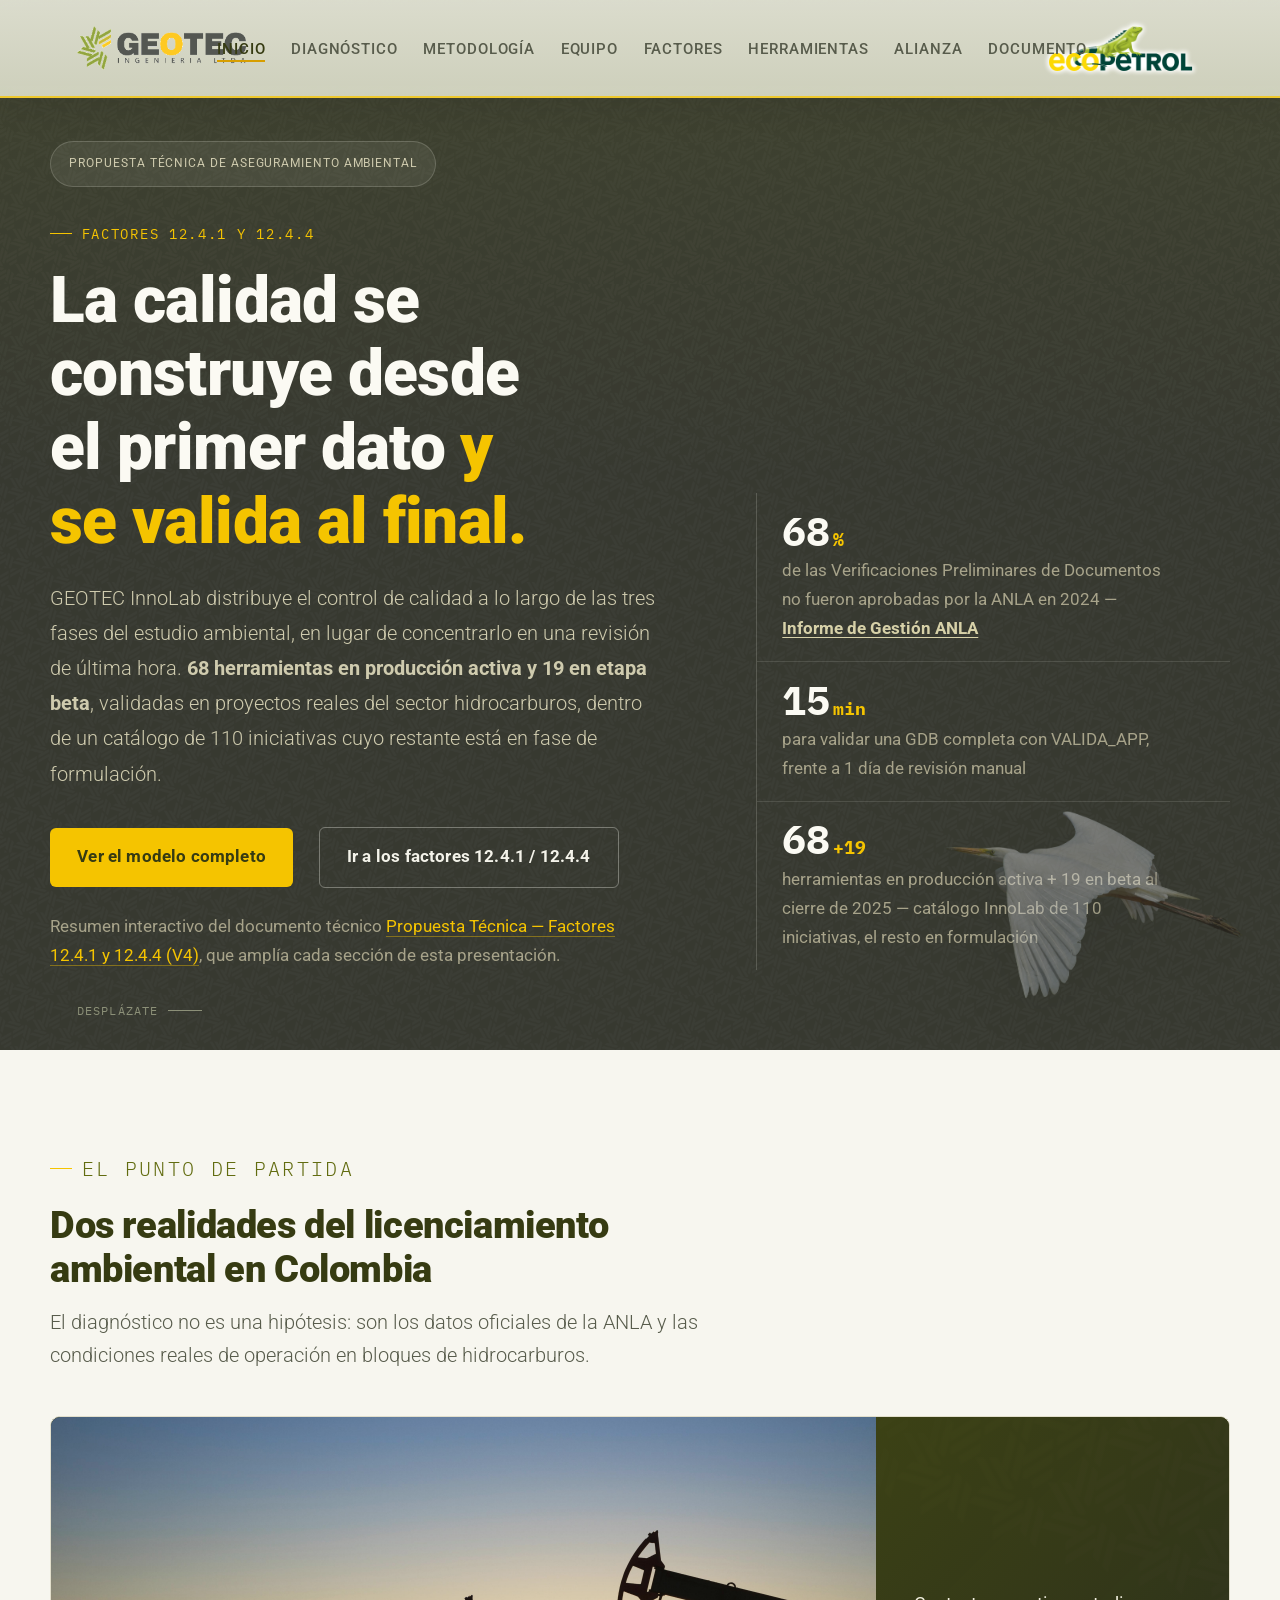
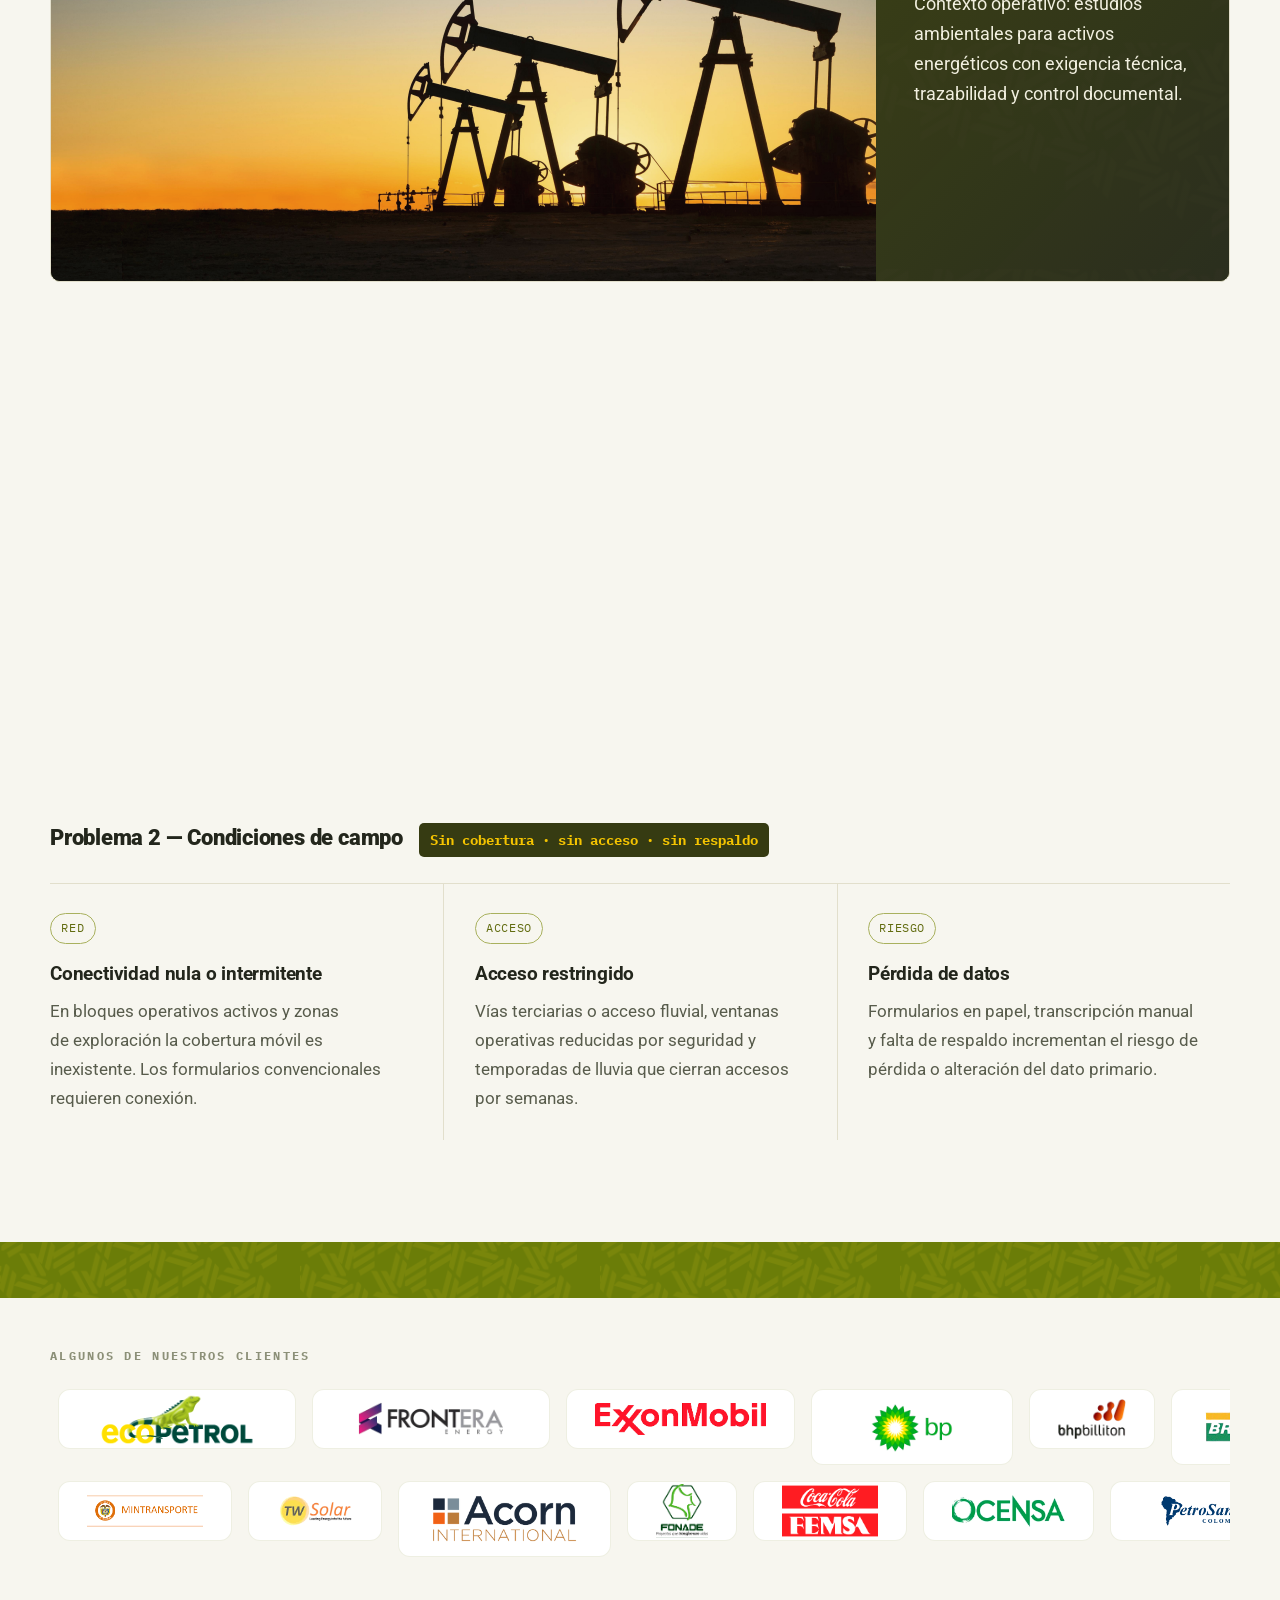
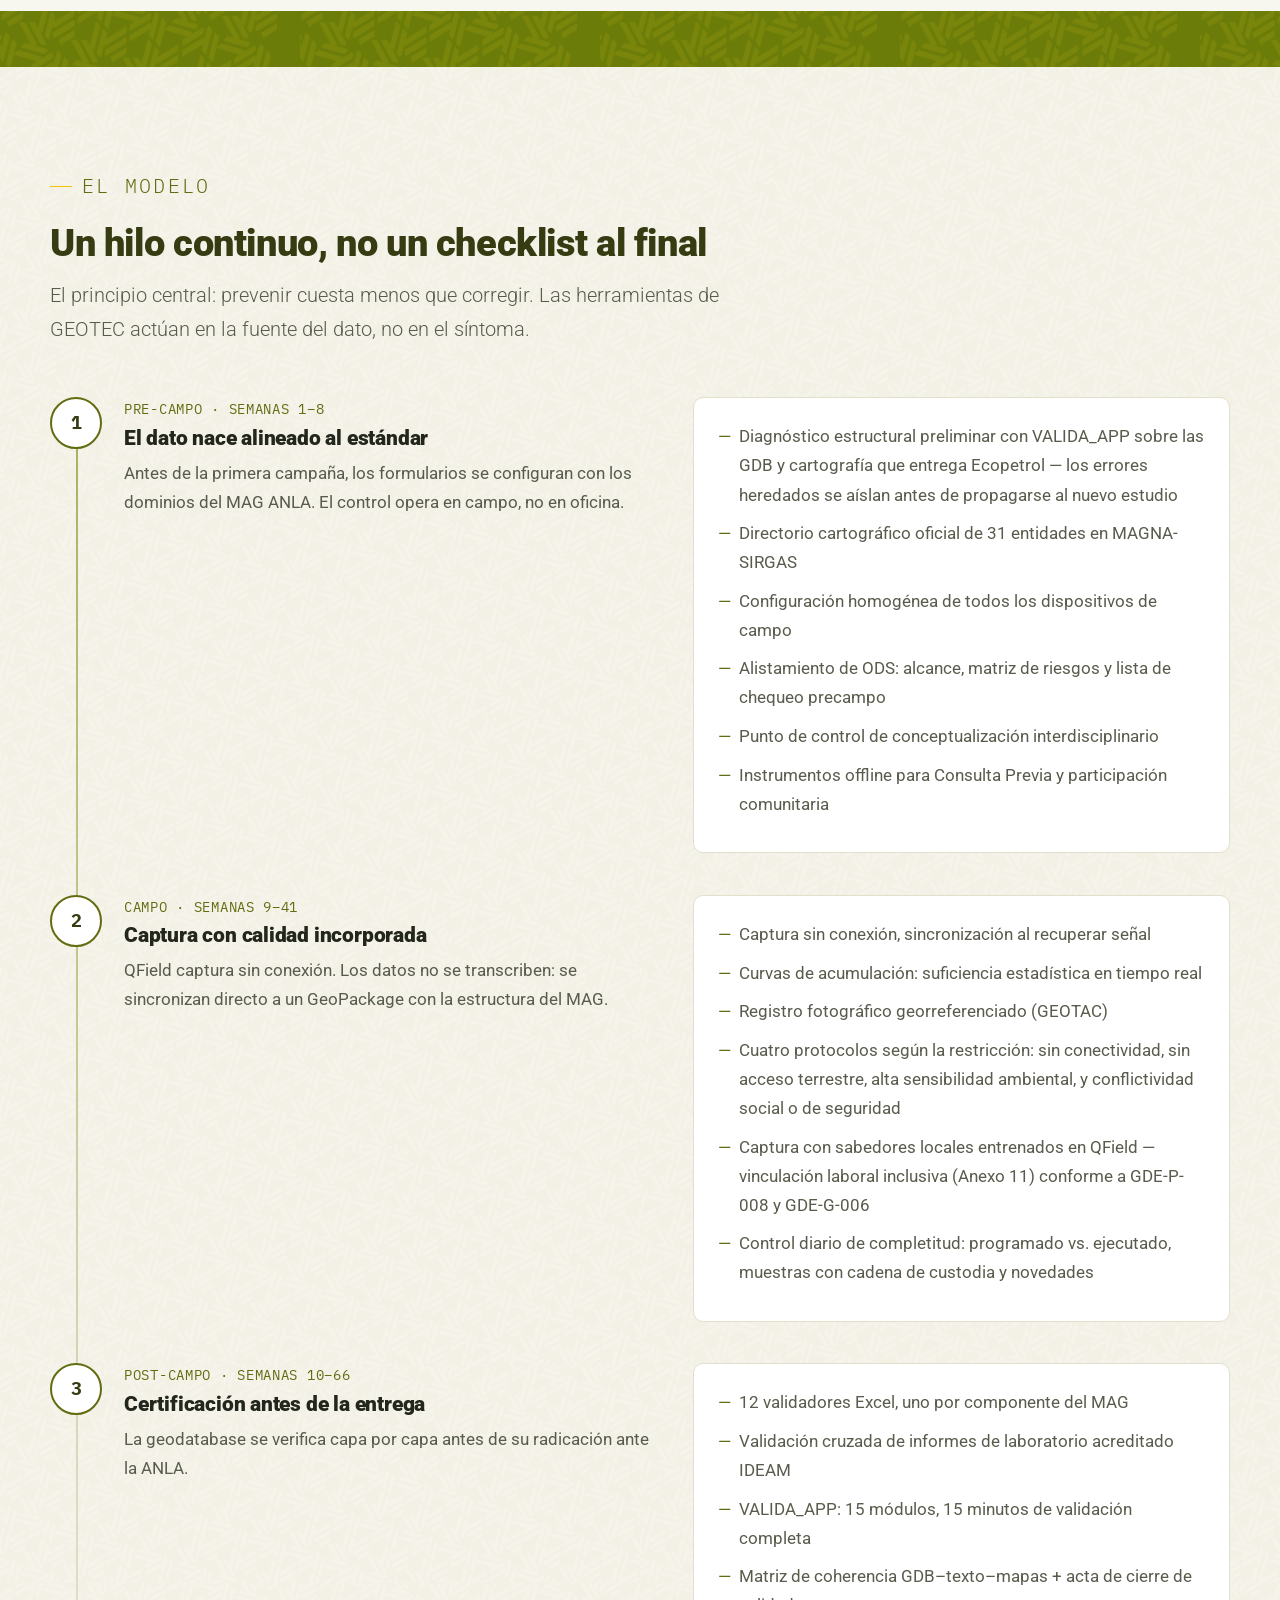
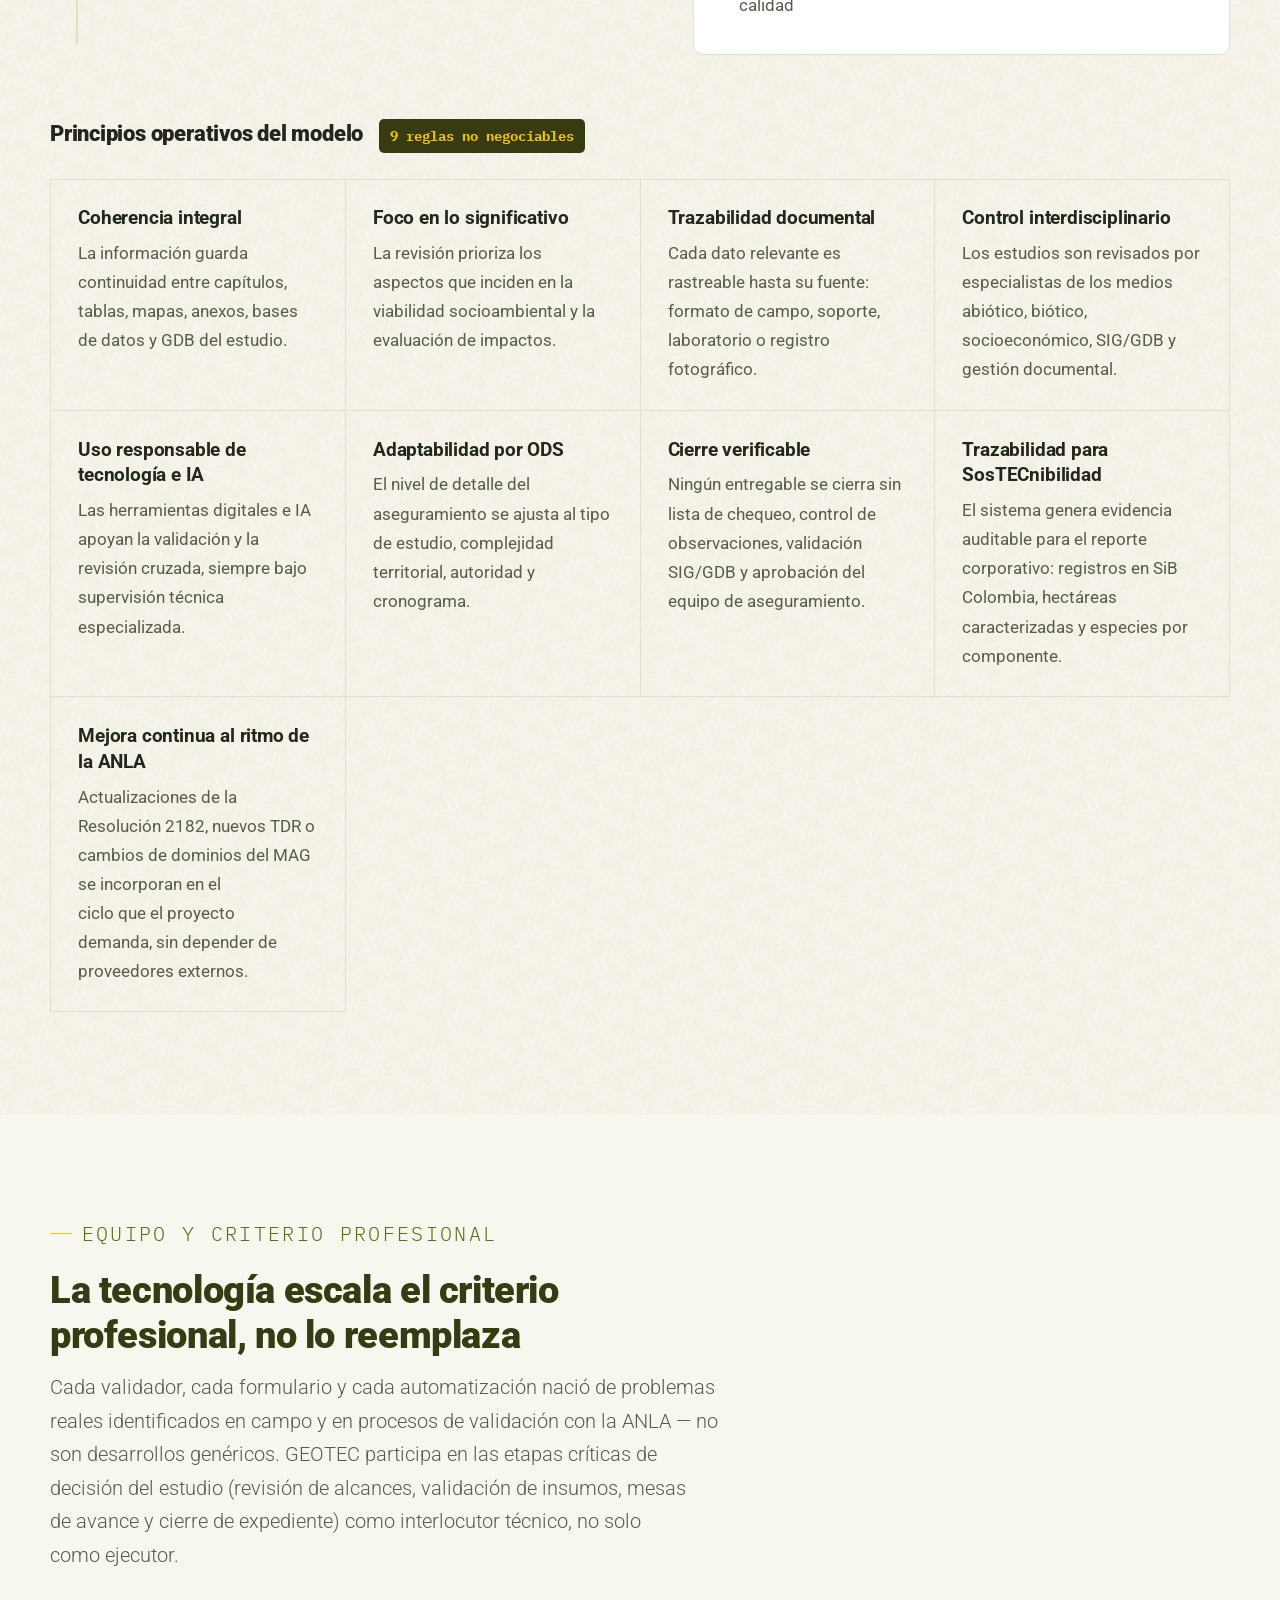
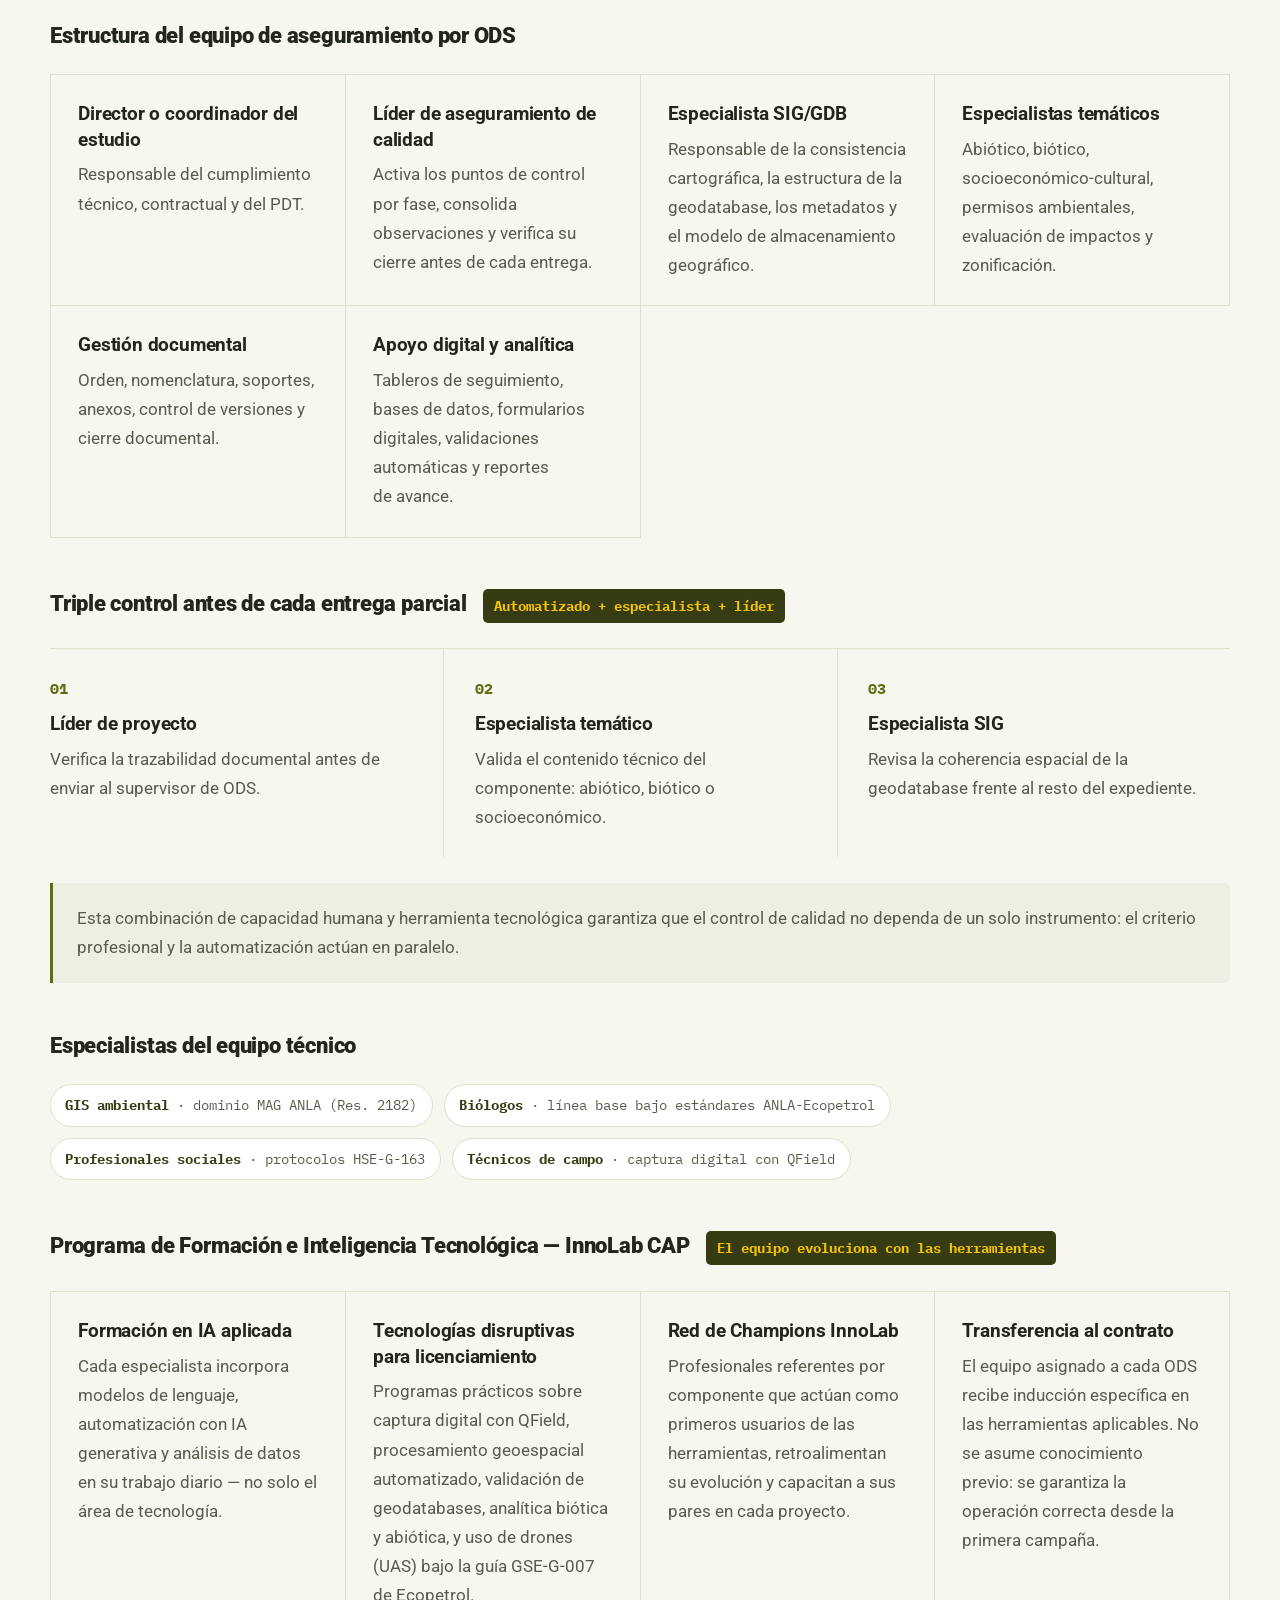
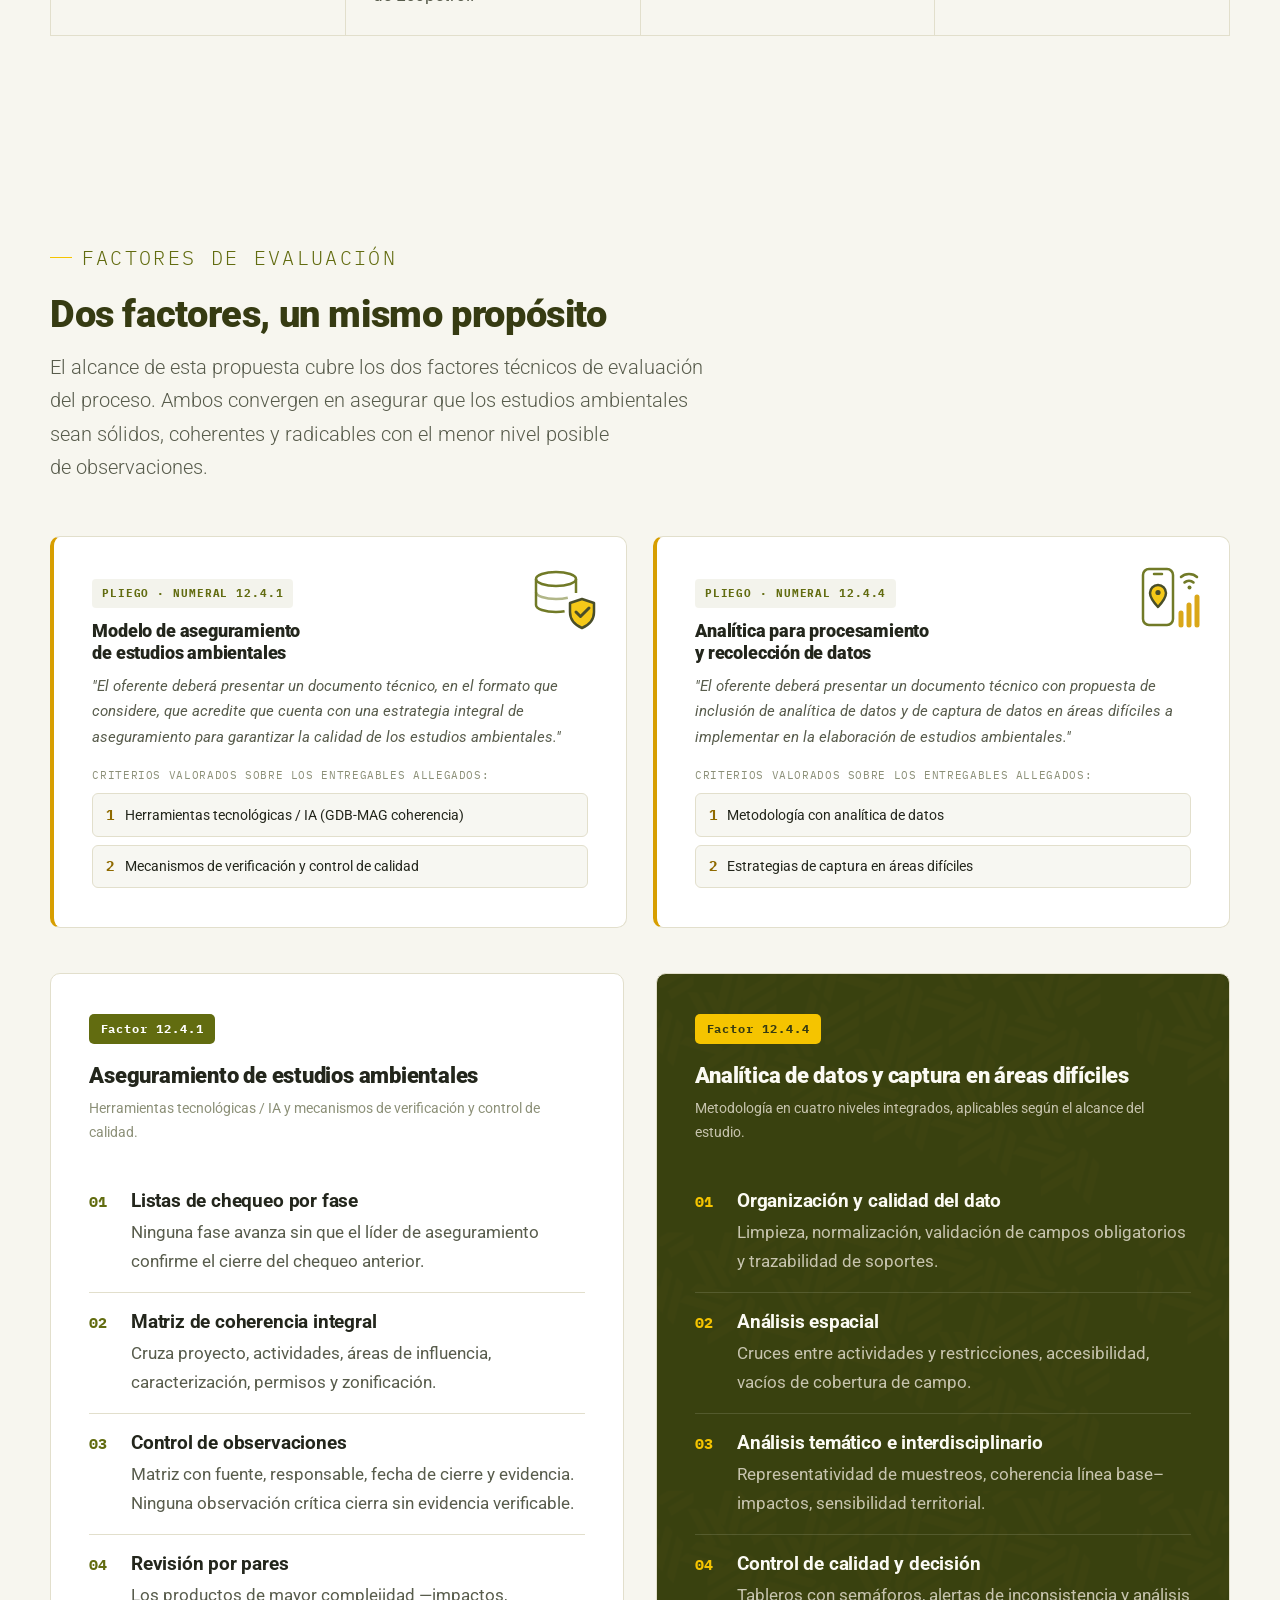
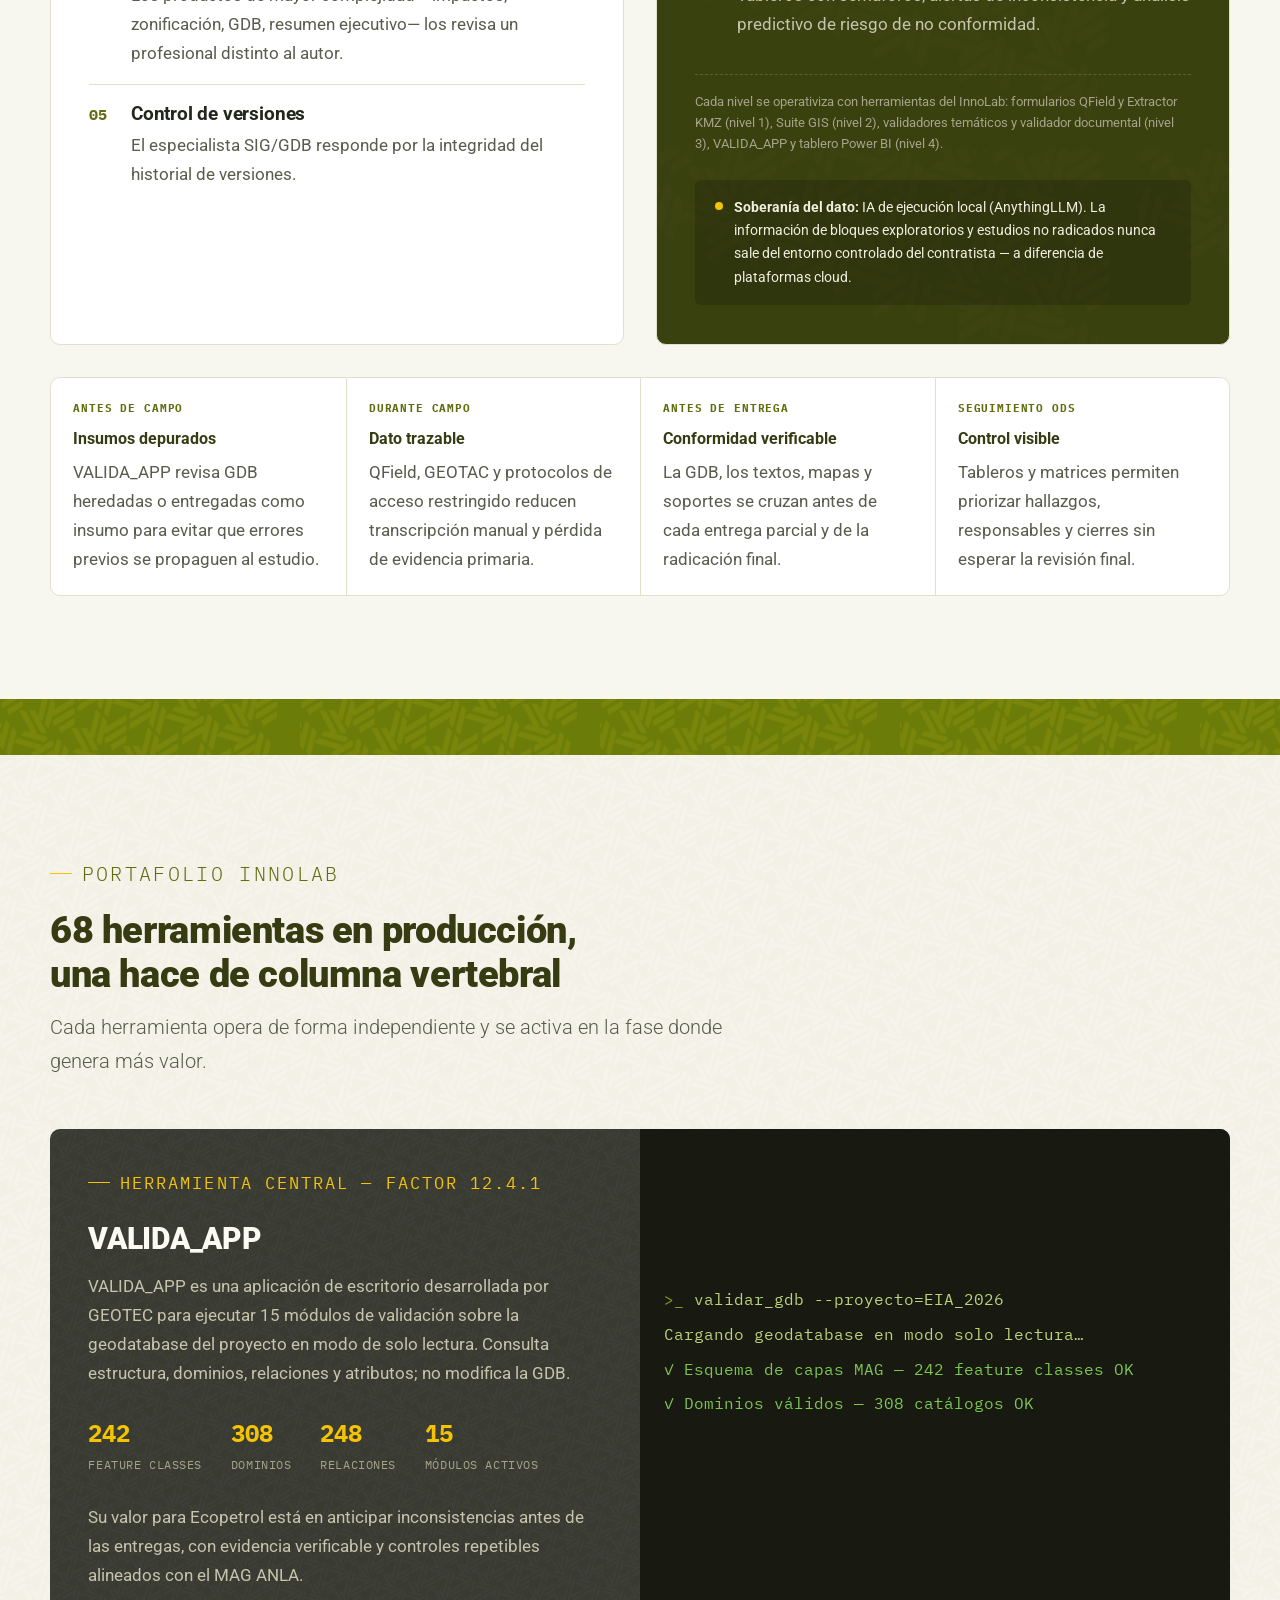
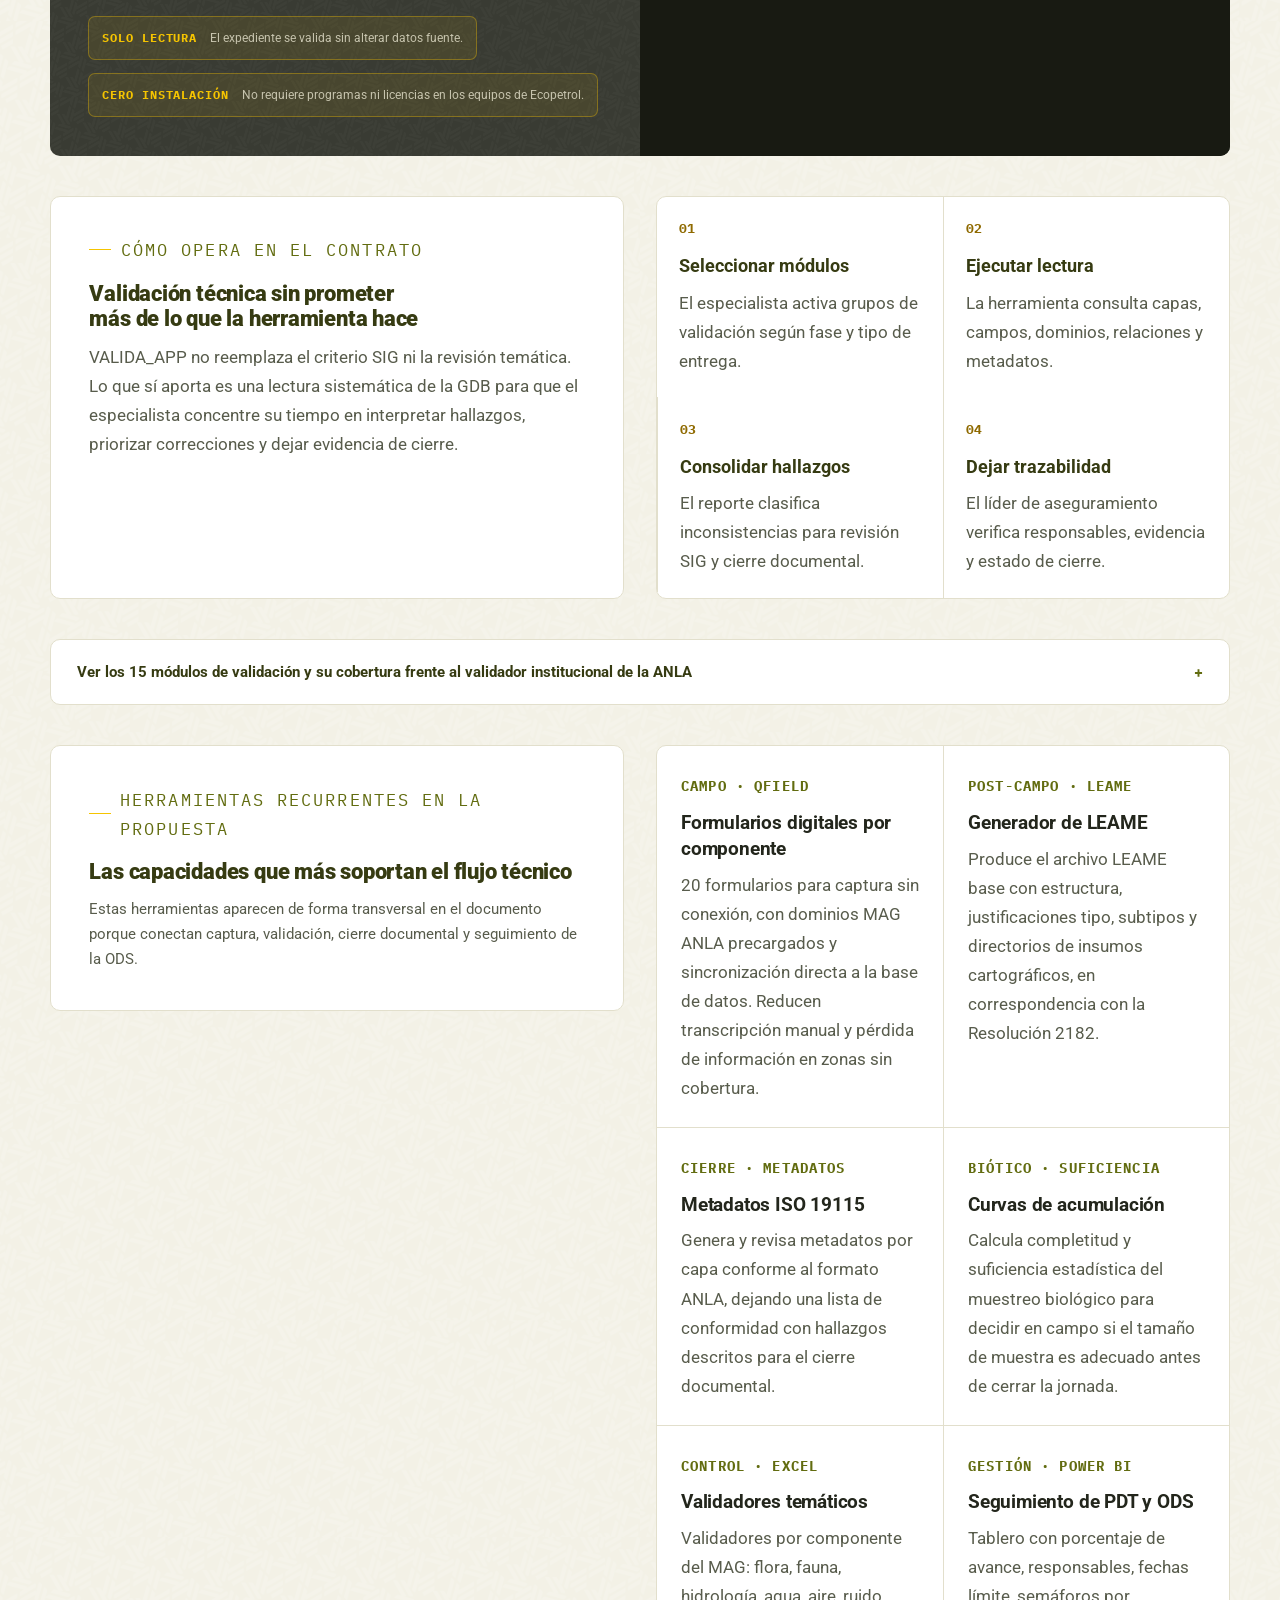
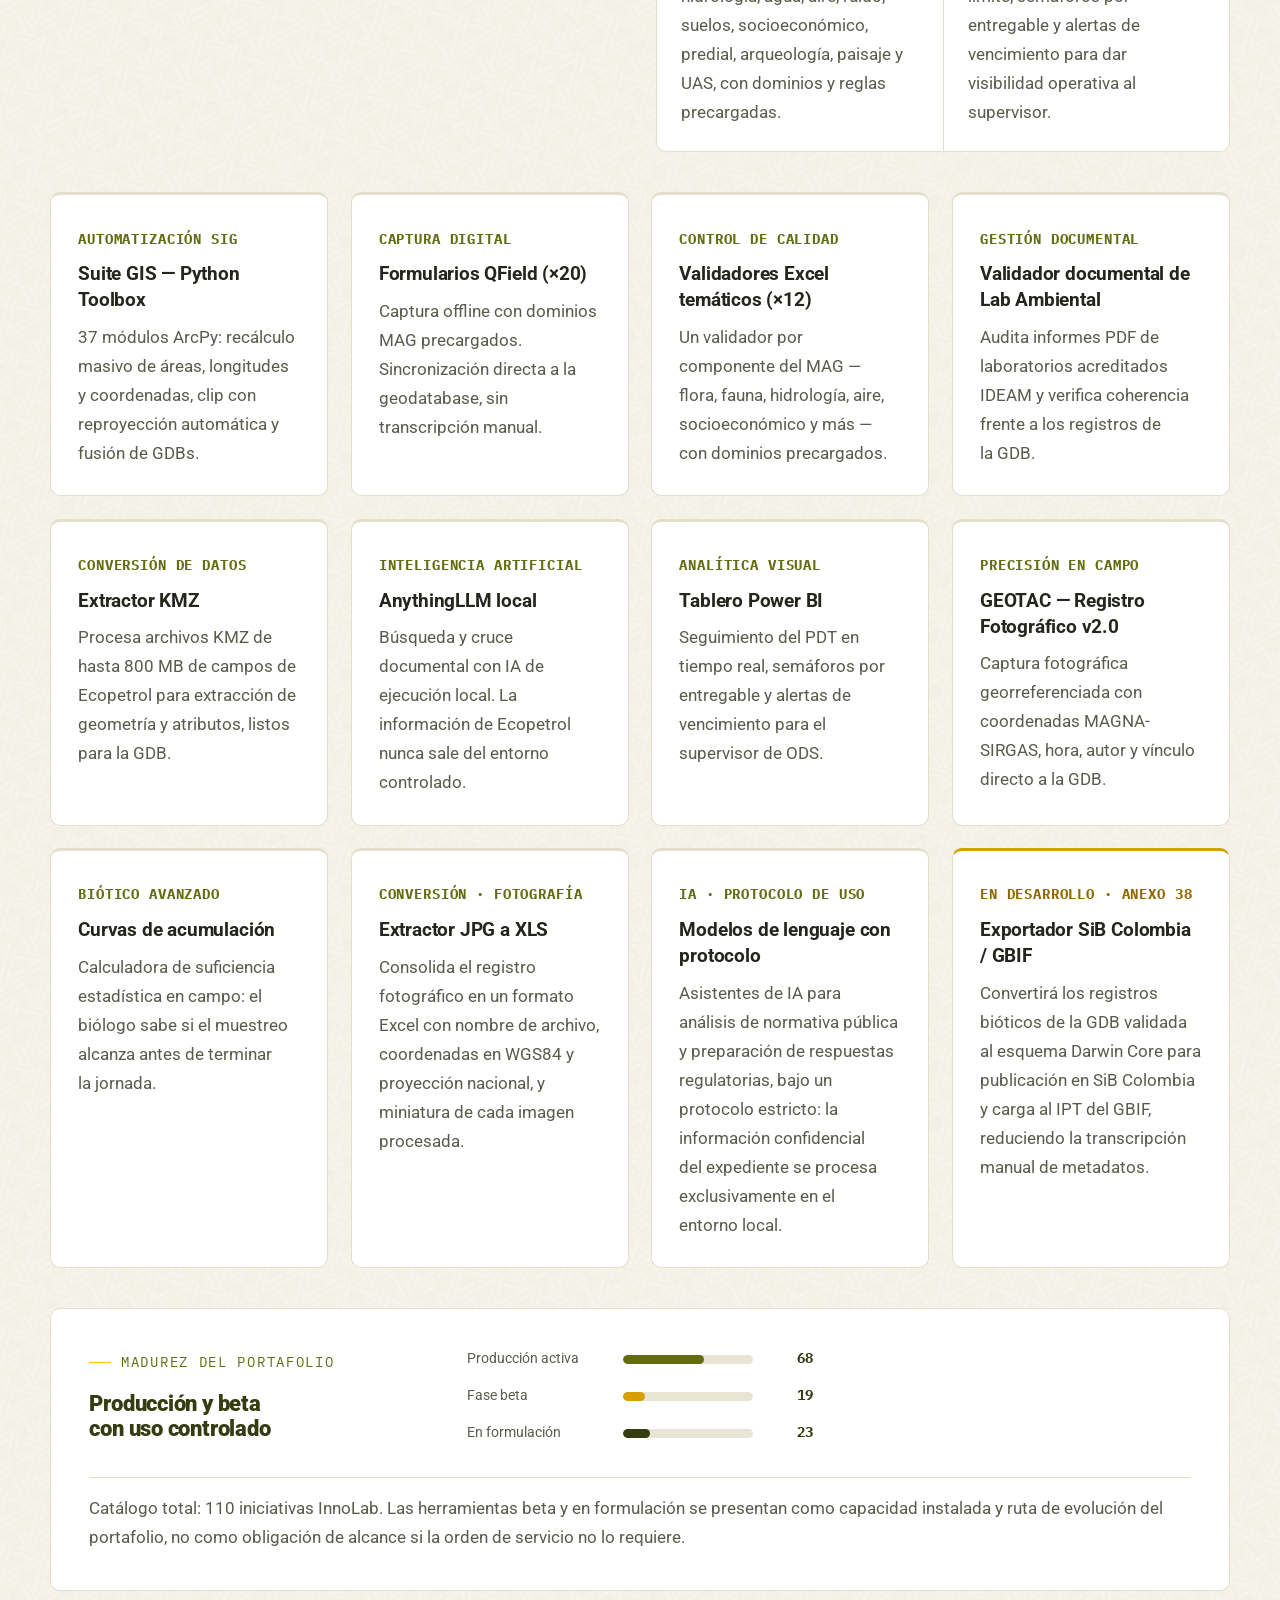
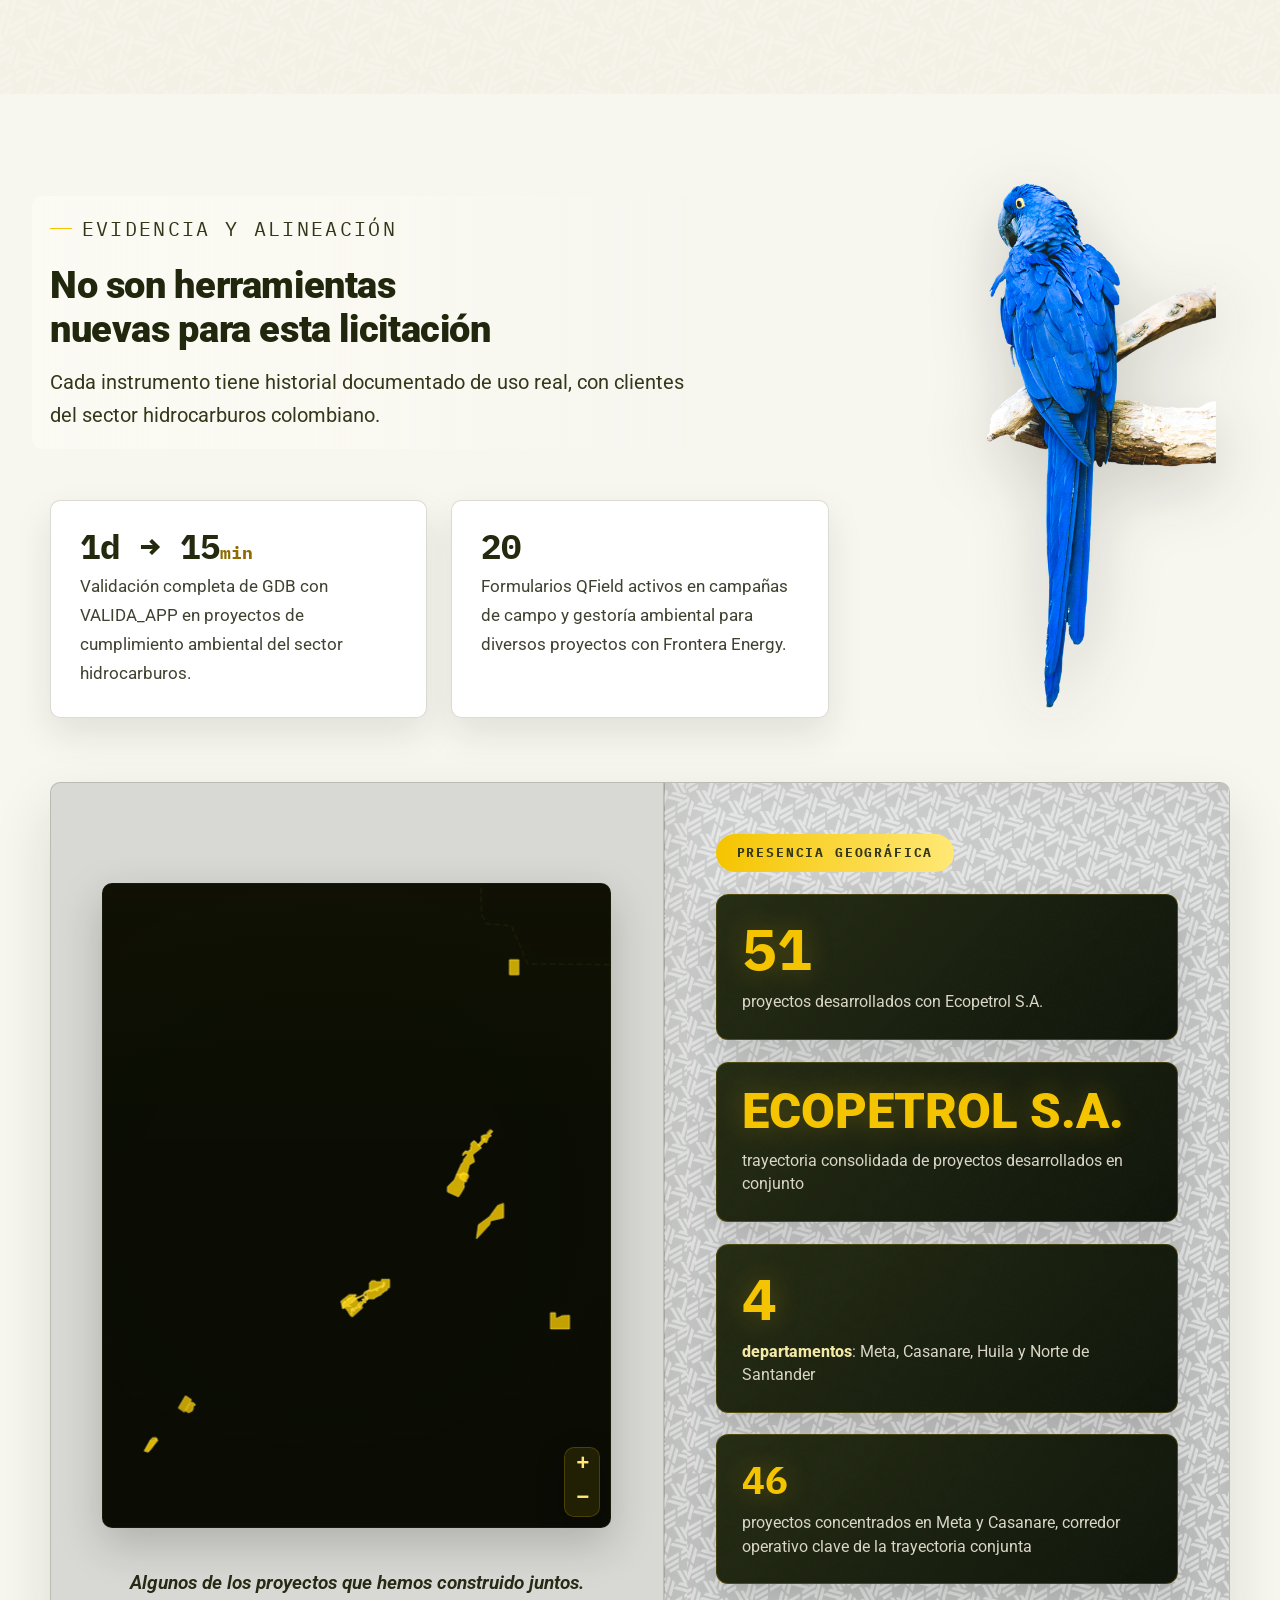
==== index.html @ 2dc3a420 "Publicar presentación interactiva Ecopetrol" ====
<!DOCTYPE html>
<html lang="es">
<head>
<meta charset="UTF-8">
<meta name="viewport" content="width=device-width, initial-scale=1.0">
<title>Propuesta Técnica · Factores 12.4.1 y 12.4.4 — GEOTEC × Ecopetrol</title>
<meta name="description" content="Modelo de aseguramiento de estudios ambientales y analítica de datos en campo — GEOTEC InnoLab para Ecopetrol S.A.">
<link rel="preconnect" href="https://fonts.googleapis.com">
<link rel="preconnect" href="https://fonts.gstatic.com" crossorigin>
<link href="https://fonts.googleapis.com/css2?family=Roboto:wght@300;400;500;700;900&family=IBM+Plex+Mono:wght@400;500;700&display=swap" rel="stylesheet">
<link rel="stylesheet" href="vendor/leaflet/leaflet.css">
<link rel="stylesheet" href="styles.css">
</head>
<body>

<nav class="navbar">
  <div class="brand-lockup">
    <img src="assets/logo_geotec_horizontal_star.png" alt="GEOTEC Ingeniería Ltda." class="logo" width="549" height="143">
  </div>
  <ul class="nav-links" id="nav-links">
    <li><a href="#inicio" class="active">Inicio</a></li>
    <li><a href="#diagnostico">Diagnóstico</a></li>
    <li><a href="#metodologia">Metodología</a></li>
    <li><a href="#equipo">Equipo</a></li>
    <li><a href="#aseguramiento">Factores</a></li>
    <li><a href="#herramientas">Herramientas</a></li>
    <li><a href="#alianza">Alianza</a></li>
    <li><a href="#documento">Documento</a></li>
  </ul>
  <button class="nav-toggle" aria-label="Abrir menú de navegación" aria-expanded="false" aria-controls="nav-links">
    <span></span><span></span><span></span>
  </button>
  <img src="assets/logo_ecopetrol_h.png" alt="Ecopetrol S.A." class="client-logo" width="386" height="156">
</nav>

<!-- ================= HERO ================= -->
<header id="inicio" class="hero">
  <div class="weave"></div>
  <img src="assets/animal_garza.png" alt="" class="hero-fauna" aria-hidden="true">
  <div class="container">
    <div class="hero-alliance">
      <span class="label">Propuesta técnica de aseguramiento ambiental</span>
    </div>

    <div class="hero-grid">
      <div>
        <p class="eyebrow">Factores 12.4.1 y 12.4.4</p>
        <h1 class="reveal">La calidad se construye desde el primer dato <em>y se valida al final.</em></h1>
        <p class="hero-lede reveal">GEOTEC InnoLab distribuye el control de calidad a lo largo de las tres fases del estudio ambiental, en lugar de concentrarlo en una revisión de última hora. <strong>68 herramientas en producción activa y 19 en etapa beta</strong>, validadas en proyectos reales del sector hidrocarburos, dentro de un catálogo de 110 iniciativas cuyo restante está en fase de formulación.</p>
        <div class="hero-cta-row reveal">
          <a href="#diagnostico" class="btn">Ver el modelo completo</a>
          <a href="#aseguramiento" class="btn btn-ghost">Ir a los factores 12.4.1 / 12.4.4</a>
        </div>
        <p class="doc-ref-inline reveal">Resumen interactivo del documento técnico <a href="#documento">Propuesta Técnica — Factores 12.4.1 y 12.4.4 (V4)</a>, que amplía cada sección de esta presentación.</p>
      </div>

      <div class="hero-stats reveal">
        <div class="hero-stat">
          <div class="num"><span data-count="68">0</span><span class="unit">%</span></div>
          <div class="label">de las Verificaciones Preliminares de Documentos no fueron aprobadas por la ANLA en 2024 — <a class="source-link source-link--dark" href="https://www.anla.gov.co/images/documentos/informes/2025-01-30-anla-InformeGestion-2024.pdf" target="_blank" rel="noopener">Informe de Gestión ANLA</a></div>
        </div>
        <div class="hero-stat">
          <div class="num"><span data-count="15">0</span><span class="unit">min</span></div>
          <div class="label">para validar una GDB completa con VALIDA_APP, frente a 1 día de revisión manual</div>
        </div>
        <div class="hero-stat">
          <div class="num"><span data-count="68">0</span><span class="unit">+19</span></div>
          <div class="label">herramientas en producción activa + 19 en beta al cierre de 2025 — catálogo InnoLab de 110 iniciativas, el resto en formulación</div>
        </div>
      </div>
    </div>
  </div>

  <div class="scroll-cue"><span>Desplázate</span><span class="line"></span></div>
</header>

<!-- ================= DIAGNÓSTICO ================= -->
<section id="diagnostico" class="section">
  <div class="container">
    <div class="section-head reveal">
      <p class="eyebrow">El punto de partida</p>
      <h2>Dos realidades del licenciamiento ambiental en Colombia</h2>
      <p>El diagnóstico no es una hipótesis: son los datos oficiales de la ANLA y las condiciones reales de operación en bloques de hidrocarburos.</p>
    </div>

    <figure class="sector-visual reveal">
      <img src="assets/sector_hidrocarburos.jpg" alt="Operación de hidrocarburos al atardecer">
      <figcaption>Contexto operativo: estudios ambientales para activos energéticos con exigencia técnica, trazabilidad y control documental.</figcaption>
    </figure>

    <div class="diag-block reveal">
      <div class="diag-head">
        <h3>Problema 1 — Calidad de los expedientes ante la ANLA</h3>
        <span class="diag-stat-badge">15% de causales = errores GDB</span>
      </div>
      <div class="card-grid">
        <div class="diag-card">
          <span class="icon">COSTO</span>
          <h4>Semanas de reproceso</h4>
          <p>Un hallazgo tardío obliga a corregir la capa afectada, el texto del informe, los mapas temáticos y las tablas de resultados — y volver a radicar.</p>
        </div>
        <div class="diag-card">
          <span class="icon">CADENA</span>
          <h4>Riesgo de no conformidad en cadena</h4>
          <p>Un error en una capa de la GDB genera tres inconsistencias adicionales: texto del EIA, tablas del informe y mapa temático correspondiente.</p>
        </div>
        <div class="diag-card">
          <span class="icon">VISIBILIDAD</span>
          <h4>El supervisor se entera tarde</h4>
          <p>Sin instrumentación, el coordinador de ODS no ve el estado real de la GDB hasta que el contratista reporta — cuando ya es tarde para corregir sin afectar el cronograma.</p>
        </div>
      </div>
      <div class="diag-note">
        <strong>68% de las VPD no fueron aprobadas en 2024</strong> (<a class="source-link" href="https://www.anla.gov.co/images/documentos/informes/2025-01-30-anla-InformeGestion-2024.pdf" target="_blank" rel="noopener">167 de 246, Informe de Gestión ANLA 2024</a>) — cifra que se mantuvo en <a class="source-link" href="https://www.anla.gov.co/images/documentos/ren_cuentas/2025/2025-08-16-anla-InformeRendicionCuentas-2024-2025.pdf" target="_blank" rel="noopener">69% entre julio de 2024 y junio de 2025</a>. Las inconsistencias en el modelo de almacenamiento geográfico son una causal recurrente reportada por la propia autoridad.
      </div>
    </div>

    <div class="diag-block reveal">
      <div class="diag-head">
        <h3>Problema 2 — Condiciones de campo</h3>
        <span class="diag-stat-badge">Sin cobertura · sin acceso · sin respaldo</span>
      </div>
      <div class="card-grid">
        <div class="diag-card">
          <span class="icon">RED</span>
          <h4>Conectividad nula o intermitente</h4>
          <p>En bloques operativos activos y zonas de exploración la cobertura móvil es inexistente. Los formularios convencionales requieren conexión.</p>
        </div>
        <div class="diag-card">
          <span class="icon">ACCESO</span>
          <h4>Acceso restringido</h4>
          <p>Vías terciarias o acceso fluvial, ventanas operativas reducidas por seguridad y temporadas de lluvia que cierran accesos por semanas.</p>
        </div>
        <div class="diag-card">
          <span class="icon">RIESGO</span>
          <h4>Pérdida de datos</h4>
          <p>Formularios en papel, transcripción manual y falta de respaldo incrementan el riesgo de pérdida o alteración del dato primario.</p>
        </div>
      </div>
    </div>
  </div>
</section>

<div class="weave-divider" aria-hidden="true"></div>

<!-- ================= CLIENTES ================= -->
<section class="section clients-section" aria-label="Algunos de nuestros clientes">
  <div class="container">
    <div class="clients-belt reveal">
      <p class="clients-head">Algunos de nuestros clientes</p>
      <div class="marquee-outer"><div class="marquee-track" id="mq1"></div></div>
      <div class="marquee-outer"><div class="marquee-track rev" id="mq2"></div></div>
    </div>
  </div>
</section>

<div class="weave-divider" aria-hidden="true"></div>

<!-- ================= METODOLOGÍA ================= -->
<section id="metodologia" class="section section-alt">
  <div class="container">
    <div class="section-head reveal">
      <p class="eyebrow">El modelo</p>
      <h2>Un hilo continuo, no un checklist al final</h2>
      <p>El principio central: prevenir cuesta menos que corregir. Las herramientas de GEOTEC actúan en la fuente del dato, no en el síntoma.</p>
    </div>

    <div class="timeline">
      <div class="timeline-track"></div>

      <div class="t-item reveal">
        <div class="t-num">1</div>
        <div>
          <p class="t-when">Pre-campo · Semanas 1–8</p>
          <h3>El dato nace alineado al estándar</h3>
          <p class="t-lead">Antes de la primera campaña, los formularios se configuran con los dominios del MAG ANLA. El control opera en campo, no en oficina.</p>
        </div>
        <div class="t-side">
          <ul class="t-list">
            <li>Diagnóstico estructural preliminar con VALIDA_APP sobre las GDB y cartografía que entrega Ecopetrol — los errores heredados se aíslan antes de propagarse al nuevo estudio</li>
            <li>Directorio cartográfico oficial de 31 entidades en MAGNA-SIRGAS</li>
            <li>Configuración homogénea de todos los dispositivos de campo</li>
            <li>Alistamiento de ODS: alcance, matriz de riesgos y lista de chequeo precampo</li>
            <li>Punto de control de conceptualización interdisciplinario</li>
            <li>Instrumentos offline para Consulta Previa y participación comunitaria</li>
          </ul>
        </div>
      </div>

      <div class="t-item reveal">
        <div class="t-num">2</div>
        <div>
          <p class="t-when">Campo · Semanas 9–41</p>
          <h3>Captura con calidad incorporada</h3>
          <p class="t-lead">QField captura sin conexión. Los datos no se transcriben: se sincronizan directo a un GeoPackage con la estructura del MAG.</p>
        </div>
        <div class="t-side">
          <ul class="t-list">
            <li>Captura sin conexión, sincronización al recuperar señal</li>
            <li>Curvas de acumulación: suficiencia estadística en tiempo real</li>
            <li>Registro fotográfico georreferenciado (GEOTAC)</li>
            <li>Cuatro protocolos según la restricción: sin conectividad, sin acceso terrestre, alta sensibilidad ambiental, y conflictividad social o de seguridad</li>
            <li>Captura con sabedores locales entrenados en QField — vinculación laboral inclusiva (Anexo 11) conforme a GDE-P-008 y GDE-G-006</li>
            <li>Control diario de completitud: programado vs. ejecutado, muestras con cadena de custodia y novedades</li>
          </ul>
        </div>
      </div>

      <div class="t-item reveal">
        <div class="t-num">3</div>
        <div>
          <p class="t-when">Post-campo · Semanas 10–66</p>
          <h3>Certificación antes de la entrega</h3>
          <p class="t-lead">La geodatabase se verifica capa por capa antes de su radicación ante la ANLA.</p>
        </div>
        <div class="t-side">
          <ul class="t-list">
            <li>12 validadores Excel, uno por componente del MAG</li>
            <li>Validación cruzada de informes de laboratorio acreditado IDEAM</li>
            <li>VALIDA_APP: 15 módulos, 15 minutos de validación completa</li>
            <li>Matriz de coherencia GDB–texto–mapas + acta de cierre de calidad</li>
          </ul>
        </div>
      </div>
    </div>

    <div class="diag-block reveal" style="margin-top:4rem;">
      <div class="diag-head">
        <h3>Principios operativos del modelo</h3>
        <span class="diag-stat-badge">9 reglas no negociables</span>
      </div>
      <div class="team-grid">
        <div class="team-item"><h4>Coherencia integral</h4><p>La información guarda continuidad entre capítulos, tablas, mapas, anexos, bases de datos y GDB del estudio.</p></div>
        <div class="team-item"><h4>Foco en lo significativo</h4><p>La revisión prioriza los aspectos que inciden en la viabilidad socioambiental y la evaluación de impactos.</p></div>
        <div class="team-item"><h4>Trazabilidad documental</h4><p>Cada dato relevante es rastreable hasta su fuente: formato de campo, soporte, laboratorio o registro fotográfico.</p></div>
        <div class="team-item"><h4>Control interdisciplinario</h4><p>Los estudios son revisados por especialistas de los medios abiótico, biótico, socioeconómico, SIG/GDB y gestión documental.</p></div>
        <div class="team-item"><h4>Uso responsable de tecnología e IA</h4><p>Las herramientas digitales e IA apoyan la validación y la revisión cruzada, siempre bajo supervisión técnica especializada.</p></div>
        <div class="team-item"><h4>Adaptabilidad por ODS</h4><p>El nivel de detalle del aseguramiento se ajusta al tipo de estudio, complejidad territorial, autoridad y cronograma.</p></div>
        <div class="team-item"><h4>Cierre verificable</h4><p>Ningún entregable se cierra sin lista de chequeo, control de observaciones, validación SIG/GDB y aprobación del equipo de aseguramiento.</p></div>
        <div class="team-item"><h4>Trazabilidad para SosTECnibilidad</h4><p>El sistema genera evidencia auditable para el reporte corporativo: registros en SiB Colombia, hectáreas caracterizadas y especies por componente.</p></div>
        <div class="team-item"><h4>Mejora continua al ritmo de la ANLA</h4><p>Actualizaciones de la Resolución 2182, nuevos TDR o cambios de dominios del MAG se incorporan en el ciclo que el proyecto demanda, sin depender de proveedores externos.</p></div>
      </div>
    </div>
  </div>
</section>

<!-- ================= EQUIPO Y EXPERTICIA ================= -->
<section id="equipo" class="section">
  <div class="container">
    <div class="section-head reveal">
      <p class="eyebrow">Equipo y criterio profesional</p>
      <h2>La tecnología escala el criterio profesional, no lo reemplaza</h2>
      <p>Cada validador, cada formulario y cada automatización nació de problemas reales identificados en campo y en procesos de validación con la ANLA — no son desarrollos genéricos. GEOTEC participa en las etapas críticas de decisión del estudio (revisión de alcances, validación de insumos, mesas de avance y cierre de expediente) como interlocutor técnico, no solo como ejecutor.</p>
    </div>

    <div class="diag-block reveal">
      <div class="diag-head">
        <h3>Estructura del equipo de aseguramiento por ODS</h3>
      </div>
      <div class="team-grid">
        <div class="team-item"><h4>Director o coordinador del estudio</h4><p>Responsable del cumplimiento técnico, contractual y del PDT.</p></div>
        <div class="team-item"><h4>Líder de aseguramiento de calidad</h4><p>Activa los puntos de control por fase, consolida observaciones y verifica su cierre antes de cada entrega.</p></div>
        <div class="team-item"><h4>Especialista SIG/GDB</h4><p>Responsable de la consistencia cartográfica, la estructura de la geodatabase, los metadatos y el modelo de almacenamiento geográfico.</p></div>
        <div class="team-item"><h4>Especialistas temáticos</h4><p>Abiótico, biótico, socioeconómico-cultural, permisos ambientales, evaluación de impactos y zonificación.</p></div>
        <div class="team-item"><h4>Gestión documental</h4><p>Orden, nomenclatura, soportes, anexos, control de versiones y cierre documental.</p></div>
        <div class="team-item"><h4>Apoyo digital y analítica</h4><p>Tableros de seguimiento, bases de datos, formularios digitales, validaciones automáticas y reportes de avance.</p></div>
      </div>
    </div>

    <div class="diag-block reveal">
      <div class="diag-head">
        <h3>Triple control antes de cada entrega parcial</h3>
        <span class="diag-stat-badge">Automatizado + especialista + líder</span>
      </div>
      <div class="expertise-flow">
        <div class="expertise-step">
          <span class="n">01</span>
          <h4>Líder de proyecto</h4>
          <p>Verifica la trazabilidad documental antes de enviar al supervisor de ODS.</p>
        </div>
        <div class="expertise-step">
          <span class="n">02</span>
          <h4>Especialista temático</h4>
          <p>Valida el contenido técnico del componente: abiótico, biótico o socioeconómico.</p>
        </div>
        <div class="expertise-step">
          <span class="n">03</span>
          <h4>Especialista SIG</h4>
          <p>Revisa la coherencia espacial de la geodatabase frente al resto del expediente.</p>
        </div>
      </div>
      <div class="diag-note">
        Esta combinación de capacidad humana y herramienta tecnológica garantiza que el control de calidad no dependa de un solo instrumento: el criterio profesional y la automatización actúan en paralelo.
      </div>
    </div>

    <div class="diag-block reveal">
      <div class="diag-head">
        <h3>Especialistas del equipo técnico</h3>
      </div>
      <div class="norm-strip">
        <span class="norm-pill"><b>GIS ambiental</b> · dominio MAG ANLA (Res. 2182)</span>
        <span class="norm-pill"><b>Biólogos</b> · línea base bajo estándares ANLA-Ecopetrol</span>
        <span class="norm-pill"><b>Profesionales sociales</b> · protocolos HSE-G-163</span>
        <span class="norm-pill"><b>Técnicos de campo</b> · captura digital con QField</span>
      </div>
    </div>

    <div class="diag-block reveal">
      <div class="diag-head">
        <h3>Programa de Formación e Inteligencia Tecnológica — InnoLab CAP</h3>
        <span class="diag-stat-badge">El equipo evoluciona con las herramientas</span>
      </div>
      <div class="team-grid">
        <div class="team-item"><h4>Formación en IA aplicada</h4><p>Cada especialista incorpora modelos de lenguaje, automatización con IA generativa y análisis de datos en su trabajo diario — no solo el área de tecnología.</p></div>
        <div class="team-item"><h4>Tecnologías disruptivas para licenciamiento</h4><p>Programas prácticos sobre captura digital con QField, procesamiento geoespacial automatizado, validación de geodatabases, analítica biótica y abiótica, y uso de drones (UAS) bajo la guía GSE-G-007 de Ecopetrol.</p></div>
        <div class="team-item"><h4>Red de Champions InnoLab</h4><p>Profesionales referentes por componente que actúan como primeros usuarios de las herramientas, retroalimentan su evolución y capacitan a sus pares en cada proyecto.</p></div>
        <div class="team-item"><h4>Transferencia al contrato</h4><p>El equipo asignado a cada ODS recibe inducción específica en las herramientas aplicables. No se asume conocimiento previo: se garantiza la operación correcta desde la primera campaña.</p></div>
      </div>
    </div>
  </div>
</section>

<!-- ================= ASEGURAMIENTO (12.4.1 / 12.4.4) ================= -->
<section id="aseguramiento" class="section">
  <div class="container">
    <div class="section-head reveal">
      <p class="eyebrow">Factores de evaluación</p>
      <h2>Dos factores, un mismo propósito</h2>
      <p>El alcance de esta propuesta cubre los dos factores técnicos de evaluación del proceso. Ambos convergen en asegurar que los estudios ambientales sean sólidos, coherentes y radicables con el menor nivel posible de observaciones.</p>
    </div>

    <div class="tender-scope reveal">
      <div class="tender-card">
        <svg class="tender-art" viewBox="0 0 76 76" fill="none" aria-hidden="true">
          <ellipse cx="30" cy="18" rx="20" ry="7" stroke="#626C10" stroke-width="2.5"/>
          <path d="M10 18v26c0 3.9 9 7 20 7 3 0 6-.2 8.6-.7" stroke="#626C10" stroke-width="2.5"/>
          <path d="M50 18v14" stroke="#626C10" stroke-width="2.5"/>
          <path d="M10 31c0 3.9 9 7 20 7 4.4 0 8.5-.5 11.8-1.3" stroke="#626C10" stroke-width="2.5" opacity=".55"/>
          <path d="M56 38l12 4v9c0 8-5 13-12 16-7-3-12-8-12-16v-9l12-4z" fill="#F5C400" stroke="#363B12" stroke-width="2.5" stroke-linejoin="round"/>
          <path d="M50 51l4.5 4.5L63 47" stroke="#363B12" stroke-width="3" stroke-linecap="round" stroke-linejoin="round"/>
        </svg>
        <span class="tender-label">Pliego · Numeral 12.4.1</span>
        <h3>Modelo de aseguramiento de estudios ambientales</h3>
        <p class="tender-quote">"El oferente deberá presentar un documento técnico, en el formato que considere, que acredite que cuenta con una estrategia integral de aseguramiento para garantizar la calidad de los estudios ambientales."</p>
        <p class="tender-caption">Criterios valorados sobre los entregables allegados:</p>
        <div class="tender-criteria">
          <span class="crit-chip"><b>1</b> Herramientas tecnológicas / IA (GDB-MAG coherencia)</span>
          <span class="crit-chip"><b>2</b> Mecanismos de verificación y control de calidad</span>
        </div>
      </div>
      <div class="tender-card">
        <svg class="tender-art" viewBox="0 0 76 76" fill="none" aria-hidden="true">
          <rect x="14" y="8" width="30" height="56" rx="6" stroke="#626C10" stroke-width="2.5"/>
          <path d="M25 13h8" stroke="#626C10" stroke-width="2.5" stroke-linecap="round"/>
          <path d="M29 46c-5.5-6-8-10-8-14a8 8 0 0 1 16 0c0 4-2.5 8-8 14z" fill="#F5C400" stroke="#363B12" stroke-width="2.5" stroke-linejoin="round"/>
          <circle cx="29" cy="31.5" r="2.6" fill="#363B12"/>
          <path d="M52 64V52M60 64V44M68 64V36" stroke="#D79E00" stroke-width="5" stroke-linecap="round"/>
          <path d="M52 16c4-4 12-4 16 0M55.5 21.5c2.5-2.5 6.5-2.5 9 0" stroke="#626C10" stroke-width="2.5" stroke-linecap="round"/>
          <circle cx="60.5" cy="26.5" r="2" fill="#626C10"/>
        </svg>
        <span class="tender-label">Pliego · Numeral 12.4.4</span>
        <h3>Analítica para procesamiento y recolección de datos</h3>
        <p class="tender-quote">"El oferente deberá presentar un documento técnico con propuesta de inclusión de analítica de datos y de captura de datos en áreas difíciles a implementar en la elaboración de estudios ambientales."</p>
        <p class="tender-caption">Criterios valorados sobre los entregables allegados:</p>
        <div class="tender-criteria">
          <span class="crit-chip"><b>1</b> Metodología con analítica de datos</span>
          <span class="crit-chip"><b>2</b> Estrategias de captura en áreas difíciles</span>
        </div>
      </div>
    </div>

    <div class="pillars">
      <article class="pillar reveal">
        <span class="pillar-tag">Factor 12.4.1</span>
        <h3>Aseguramiento de estudios ambientales</h3>
        <p class="pillar-sub">Herramientas tecnológicas / IA y mecanismos de verificación y control de calidad.</p>
        <div class="pillar-mech"><span class="n">01</span><div><h4>Listas de chequeo por fase</h4><p>Ninguna fase avanza sin que el líder de aseguramiento confirme el cierre del chequeo anterior.</p></div></div>
        <div class="pillar-mech"><span class="n">02</span><div><h4>Matriz de coherencia integral</h4><p>Cruza proyecto, actividades, áreas de influencia, caracterización, permisos y zonificación.</p></div></div>
        <div class="pillar-mech"><span class="n">03</span><div><h4>Control de observaciones</h4><p>Matriz con fuente, responsable, fecha de cierre y evidencia. Ninguna observación crítica cierra sin evidencia verificable.</p></div></div>
        <div class="pillar-mech"><span class="n">04</span><div><h4>Revisión por pares</h4><p>Los productos de mayor complejidad —impactos, zonificación, GDB, resumen ejecutivo— los revisa un profesional distinto al autor.</p></div></div>
        <div class="pillar-mech"><span class="n">05</span><div><h4>Control de versiones</h4><p>El especialista SIG/GDB responde por la integridad del historial de versiones.</p></div></div>
      </article>

      <article class="pillar pillar--dark reveal">
        <span class="pillar-tag">Factor 12.4.4</span>
        <h3>Analítica de datos y captura en áreas difíciles</h3>
        <p class="pillar-sub">Metodología en cuatro niveles integrados, aplicables según el alcance del estudio.</p>
        <div class="pillar-mech"><span class="n">01</span><div><h4>Organización y calidad del dato</h4><p>Limpieza, normalización, validación de campos obligatorios y trazabilidad de soportes.</p></div></div>
        <div class="pillar-mech"><span class="n">02</span><div><h4>Análisis espacial</h4><p>Cruces entre actividades y restricciones, accesibilidad, vacíos de cobertura de campo.</p></div></div>
        <div class="pillar-mech"><span class="n">03</span><div><h4>Análisis temático e interdisciplinario</h4><p>Representatividad de muestreos, coherencia línea base–impactos, sensibilidad territorial.</p></div></div>
        <div class="pillar-mech"><span class="n">04</span><div><h4>Control de calidad y decisión</h4><p>Tableros con semáforos, alertas de inconsistencia y análisis predictivo de riesgo de no conformidad.</p></div></div>
        <p class="pillar-note">Cada nivel se operativiza con herramientas del InnoLab: formularios QField y Extractor KMZ (nivel 1), Suite GIS (nivel 2), validadores temáticos y validador documental (nivel 3), VALIDA_APP y tablero Power BI (nivel 4).</p>
        <div class="sovereignty-strip">
          <span class="dot"></span>
          <span><strong>Soberanía del dato:</strong> IA de ejecución local (AnythingLLM). La información de bloques exploratorios y estudios no radicados nunca sale del entorno controlado del contratista — a diferencia de plataformas cloud.</span>
        </div>
      </article>
    </div>

    <div class="value-strip reveal">
      <div class="value-item">
        <span class="kicker">Antes de campo</span>
        <strong>Insumos depurados</strong>
        <p>VALIDA_APP revisa GDB heredadas o entregadas como insumo para evitar que errores previos se propaguen al estudio.</p>
      </div>
      <div class="value-item">
        <span class="kicker">Durante campo</span>
        <strong>Dato trazable</strong>
        <p>QField, GEOTAC y protocolos de acceso restringido reducen transcripción manual y pérdida de evidencia primaria.</p>
      </div>
      <div class="value-item">
        <span class="kicker">Antes de entrega</span>
        <strong>Conformidad verificable</strong>
        <p>La GDB, los textos, mapas y soportes se cruzan antes de cada entrega parcial y de la radicación final.</p>
      </div>
      <div class="value-item">
        <span class="kicker">Seguimiento ODS</span>
        <strong>Control visible</strong>
        <p>Tableros y matrices permiten priorizar hallazgos, responsables y cierres sin esperar la revisión final.</p>
      </div>
    </div>
  </div>
</section>

<div class="weave-divider" aria-hidden="true"></div>

<!-- ================= HERRAMIENTAS ================= -->
<section id="herramientas" class="section section-alt">
  <div class="container">
    <div class="section-head reveal">
      <p class="eyebrow">Portafolio InnoLab</p>
      <h2>68 herramientas en producción, una hace de columna vertebral</h2>
      <p>Cada herramienta opera de forma independiente y se activa en la fase donde genera más valor.</p>
    </div>

    <div class="tool-featured reveal">
      <div class="tool-featured-info">
        <p class="eyebrow">Herramienta central — Factor 12.4.1</p>
        <h3>VALIDA_APP</h3>
        <p>VALIDA_APP es una aplicación de escritorio desarrollada por GEOTEC para ejecutar 15 módulos de validación sobre la geodatabase del proyecto en modo de solo lectura. Consulta estructura, dominios, relaciones y atributos; no modifica la GDB.</p>
        <div class="mag-stats">
          <div><div class="n">242</div><div class="l">Feature classes</div></div>
          <div><div class="n">308</div><div class="l">Dominios</div></div>
          <div><div class="n">248</div><div class="l">Relaciones</div></div>
          <div><div class="n">15</div><div class="l">Módulos activos</div></div>
        </div>
        <p>Su valor para Ecopetrol está en anticipar inconsistencias antes de las entregas, con evidencia verificable y controles repetibles alineados con el MAG ANLA.</p>
        <div class="badge-row">
          <div class="read-only-badge">
            <span>Solo lectura</span>
            <small>El expediente se valida sin alterar datos fuente.</small>
          </div>
          <div class="read-only-badge">
            <span>Cero instalación</span>
            <small>No requiere programas ni licencias en los equipos de Ecopetrol.</small>
          </div>
        </div>
      </div>
      <div class="terminal" id="terminal">
        <div class="t-line"><span class="p">&gt;_</span> validar_gdb --proyecto=EIA_2026</div>
        <div class="t-line">Cargando geodatabase en modo solo lectura…</div>
        <div class="t-line ok">✓ Esquema de capas MAG — 242 feature classes OK</div>
        <div class="t-line ok">✓ Dominios válidos — 308 catálogos OK</div>
        <div class="t-line ok">✓ Relaciones padre-hijo — 248 relaciones OK</div>
        <div class="t-line warn">⚠ 2 hallazgos menores en metadatos por capa</div>
        <div class="t-line ok">15 / 15 módulos ejecutados</div>
        <div class="t-line">Tiempo total: <span class="p">00:14:52</span></div>
        <div class="t-line ok">✓ Reporte de conformidad generado<span class="cursor"></span></div>
      </div>
    </div>

    <div class="validation-map reveal">
      <div class="validation-copy">
        <p class="eyebrow">Cómo opera en el contrato</p>
        <h3>Validación técnica sin prometer más de lo que la herramienta hace</h3>
        <p>VALIDA_APP no reemplaza el criterio SIG ni la revisión temática. Lo que sí aporta es una lectura sistemática de la GDB para que el especialista concentre su tiempo en interpretar hallazgos, priorizar correcciones y dejar evidencia de cierre.</p>
      </div>
      <div class="validation-steps" aria-label="Flujo operativo de VALIDA_APP">
        <div class="validation-step"><span>01</span><strong>Seleccionar módulos</strong><p>El especialista activa grupos de validación según fase y tipo de entrega.</p></div>
        <div class="validation-step"><span>02</span><strong>Ejecutar lectura</strong><p>La herramienta consulta capas, campos, dominios, relaciones y metadatos.</p></div>
        <div class="validation-step"><span>03</span><strong>Consolidar hallazgos</strong><p>El reporte clasifica inconsistencias para revisión SIG y cierre documental.</p></div>
        <div class="validation-step"><span>04</span><strong>Dejar trazabilidad</strong><p>El líder de aseguramiento verifica responsables, evidencia y estado de cierre.</p></div>
      </div>
    </div>

    <details class="accordion reveal">
      <summary>Ver los 15 módulos de validación y su cobertura frente al validador institucional de la ANLA <span class="chev">+</span></summary>
      <div class="accordion-body">
        <div class="table-scroll">
        <table class="mini-table">
          <thead><tr><th>N.º</th><th>Módulo</th><th>Qué verifica</th><th>Frente al validador ANLA</th></tr></thead>
          <tbody>
            <tr><td>1</td><td>Esquema de capas MAG</td><td>Presencia de feature classes con nombre, geometría y campos correctos.</td><td class="crit yes">✓ Presencia de capas</td></tr>
            <tr><td>2</td><td>Campos obligatorios</td><td>Ningún campo requerido con valores equivalentes a vacío (más de 50 variantes semánticas: "n/a", "pendiente", "sin dato"…).</td><td class="crit no">✗ Solo NULL técnico</td></tr>
            <tr><td>3</td><td>Dominios válidos</td><td>Todo valor codificado pertenece al catálogo de la Resolución 2182.</td><td class="crit yes">✓ Cobertura completa</td></tr>
            <tr><td>4</td><td>Sistema de referencia espacial</td><td>Todas las capas en el mismo sistema, comparado por igualdad real, no solo por código EPSG.</td><td class="crit no">✗ Solo por código EPSG</td></tr>
            <tr><td>5</td><td>Coordenadas en rango válido</td><td>Las coordenadas están dentro del territorio colombiano.</td><td class="crit yes">✓ Cobertura completa</td></tr>
            <tr><td>6</td><td>Geometrías válidas</td><td>Sin geometrías nulas, vacías o auto-intersectantes.</td><td class="crit no">✗ Solo geometrías nulas</td></tr>
            <tr><td>7</td><td>Relaciones padre-hijo</td><td>Todo registro hijo tiene un padre existente. Detecta huérfanos.</td><td class="crit yes">✓ Cobertura completa</td></tr>
            <tr><td>8</td><td>Dependencias mutuas entre capas</td><td>Si la capa A existe, las capas B y C relacionadas también deben tener registros.</td><td class="crit no">✗ No verificado</td></tr>
            <tr><td>9</td><td>Unicidad de identificadores</td><td>Sin claves primarias duplicadas en capas padre.</td><td class="crit yes">✓ Cobertura completa</td></tr>
            <tr><td>10</td><td>Rangos numéricos</td><td>Áreas, longitudes y concentraciones dentro de rangos plausibles.</td><td class="crit yes">✓ Cobertura completa</td></tr>
            <tr><td>11</td><td>Actos administrativos</td><td>NUM_ACT_AD, FEC_ACT_AD y ART_ACT_AD diligenciados, coherentes entre sí.</td><td class="crit no">✗ Solo presencia del campo</td></tr>
            <tr><td>12</td><td>Metadatos por capa</td><td>Extensión espacial y campos de metadatos contra la GDB real.</td><td class="crit no">✗ Solo existencia del archivo</td></tr>
            <tr><td>13</td><td>LEAME vs. GDB real</td><td>Las capas declaradas en el LEAME existen efectivamente en la GDB.</td><td class="crit no">✗ Sin cruce LEAME–GDB</td></tr>
            <tr><td>14</td><td>Longitud y formato de texto</td><td>Campos de texto dentro de la longitud máxima del estándar MAG.</td><td class="crit no">✗ No validado</td></tr>
            <tr><td>15</td><td>Contención espacial</td><td>Las capas están contenidas dentro de UnidadTerritorial y AreaInfluencia.</td><td class="crit no">✗ No validado</td></tr>
          </tbody>
        </table>
        </div>
      </div>
    </details>

    <div class="tool-focus reveal">
      <div class="tool-focus-head">
        <p class="eyebrow">Herramientas recurrentes en la propuesta</p>
        <h3>Las capacidades que más soportan el flujo técnico</h3>
        <p>Estas herramientas aparecen de forma transversal en el documento porque conectan captura, validación, cierre documental y seguimiento de la ODS.</p>
      </div>
      <div class="tool-focus-grid">
        <article class="tool-focus-card">
          <span class="tag">Campo · QField</span>
          <h4>Formularios digitales por componente</h4>
          <p>20 formularios para captura sin conexión, con dominios MAG ANLA precargados y sincronización directa a la base de datos. Reducen transcripción manual y pérdida de información en zonas sin cobertura.</p>
        </article>
        <article class="tool-focus-card">
          <span class="tag">Post-campo · LEAME</span>
          <h4>Generador de LEAME</h4>
          <p>Produce el archivo LEAME base con estructura, justificaciones tipo, subtipos y directorios de insumos cartográficos, en correspondencia con la Resolución 2182.</p>
        </article>
        <article class="tool-focus-card">
          <span class="tag">Cierre · Metadatos</span>
          <h4>Metadatos ISO 19115</h4>
          <p>Genera y revisa metadatos por capa conforme al formato ANLA, dejando una lista de conformidad con hallazgos descritos para el cierre documental.</p>
        </article>
        <article class="tool-focus-card">
          <span class="tag">Biótico · suficiencia</span>
          <h4>Curvas de acumulación</h4>
          <p>Calcula completitud y suficiencia estadística del muestreo biológico para decidir en campo si el tamaño de muestra es adecuado antes de cerrar la jornada.</p>
        </article>
        <article class="tool-focus-card">
          <span class="tag">Control · Excel</span>
          <h4>Validadores temáticos</h4>
          <p>Validadores por componente del MAG: flora, fauna, hidrología, agua, aire, ruido, suelos, socioeconómico, predial, arqueología, paisaje y UAS, con dominios y reglas precargadas.</p>
        </article>
        <article class="tool-focus-card">
          <span class="tag">Gestión · Power BI</span>
          <h4>Seguimiento de PDT y ODS</h4>
          <p>Tablero con porcentaje de avance, responsables, fechas límite, semáforos por entregable y alertas de vencimiento para dar visibilidad operativa al supervisor.</p>
        </article>
      </div>
    </div>

    <div class="tool-grid">
      <div class="tool-card reveal"><span class="tag">Automatización SIG</span><h4>Suite GIS — Python Toolbox</h4><p>37 módulos ArcPy: recálculo masivo de áreas, longitudes y coordenadas, clip con reproyección automática y fusión de GDBs.</p></div>
      <div class="tool-card reveal"><span class="tag">Captura digital</span><h4>Formularios QField (×20)</h4><p>Captura offline con dominios MAG precargados. Sincronización directa a la geodatabase, sin transcripción manual.</p></div>
      <div class="tool-card reveal"><span class="tag">Control de calidad</span><h4>Validadores Excel temáticos (×12)</h4><p>Un validador por componente del MAG — flora, fauna, hidrología, aire, socioeconómico y más — con dominios precargados.</p></div>
      <div class="tool-card reveal"><span class="tag">Gestión documental</span><h4>Validador documental de Lab Ambiental</h4><p>Audita informes PDF de laboratorios acreditados IDEAM y verifica coherencia frente a los registros de la GDB.</p></div>
      <div class="tool-card reveal"><span class="tag">Conversión de datos</span><h4>Extractor KMZ</h4><p>Procesa archivos KMZ de hasta 800 MB de campos de Ecopetrol para extracción de geometría y atributos, listos para la GDB.</p></div>
      <div class="tool-card reveal"><span class="tag">Inteligencia artificial</span><h4>AnythingLLM local</h4><p>Búsqueda y cruce documental con IA de ejecución local. La información de Ecopetrol nunca sale del entorno controlado.</p></div>
      <div class="tool-card reveal"><span class="tag">Analítica visual</span><h4>Tablero Power BI</h4><p>Seguimiento del PDT en tiempo real, semáforos por entregable y alertas de vencimiento para el supervisor de ODS.</p></div>
      <div class="tool-card reveal"><span class="tag">Precisión en campo</span><h4>GEOTAC — Registro Fotográfico v2.0</h4><p>Captura fotográfica georreferenciada con coordenadas MAGNA-SIRGAS, hora, autor y vínculo directo a la GDB.</p></div>
      <div class="tool-card reveal"><span class="tag">Biótico avanzado</span><h4>Curvas de acumulación</h4><p>Calculadora de suficiencia estadística en campo: el biólogo sabe si el muestreo alcanza antes de terminar la jornada.</p></div>
      <div class="tool-card reveal"><span class="tag">Conversión · fotografía</span><h4>Extractor JPG a XLS</h4><p>Consolida el registro fotográfico en un formato Excel con nombre de archivo, coordenadas en WGS84 y proyección nacional, y miniatura de cada imagen procesada.</p></div>
      <div class="tool-card reveal"><span class="tag">IA · protocolo de uso</span><h4>Modelos de lenguaje con protocolo</h4><p>Asistentes de IA para análisis de normativa pública y preparación de respuestas regulatorias, bajo un protocolo estricto: la información confidencial del expediente se procesa exclusivamente en el entorno local.</p></div>
      <div class="tool-card reveal"><span class="tag tag--dev">En desarrollo · Anexo 38</span><h4>Exportador SiB Colombia / GBIF</h4><p>Convertirá los registros bióticos de la GDB validada al esquema Darwin Core para publicación en SiB Colombia y carga al IPT del GBIF, reduciendo la transcripción manual de metadatos.</p></div>
    </div>

    <div class="portfolio-maturity reveal">
      <div>
        <p class="eyebrow">Madurez del portafolio</p>
        <h3>Producción y beta con uso controlado</h3>
      </div>
      <div class="maturity-bars">
        <div class="maturity-row">
          <span>Producción activa</span>
          <div class="bar"><i style="width:62%"></i></div>
          <strong>68</strong>
        </div>
        <div class="maturity-row">
          <span>Fase beta</span>
          <div class="bar beta"><i style="width:17%"></i></div>
          <strong>19</strong>
        </div>
        <div class="maturity-row">
          <span>En formulación</span>
          <div class="bar total"><i style="width:21%"></i></div>
          <strong>23</strong>
        </div>
      </div>
      <p>Catálogo total: 110 iniciativas InnoLab. Las herramientas beta y en formulación se presentan como capacidad instalada y ruta de evolución del portafolio, no como obligación de alcance si la orden de servicio no lo requiere.</p>
    </div>
  </div>
</section>

<!-- ================= ALIANZA / EVIDENCIA ================= -->
<section id="alianza" class="section">
  <img src="assets/animal_lorito_web.png" alt="" class="alliance-fauna" aria-hidden="true" loading="lazy">
  <div class="container">
    <div class="section-head reveal">
      <p class="eyebrow">Evidencia y alineación</p>
      <h2>No son herramientas nuevas para esta licitación</h2>
      <p>Cada instrumento tiene historial documentado de uso real, con clientes del sector hidrocarburos colombiano.</p>
    </div>

    <div class="evidence-grid reveal">
      <div class="evidence-card">
        <div class="num">1d → <span data-count="15">0</span><span class="unit">min</span></div>
        <div class="l">Validación completa de GDB con VALIDA_APP en proyectos de cumplimiento ambiental del sector hidrocarburos.</div>
      </div>
      <div class="evidence-card">
        <div class="num"><span data-count="20">0</span></div>
        <div class="l">Formularios QField activos en campañas de campo y gestoría ambiental para diversos proyectos con Frontera Energy.</div>
      </div>
    </div>

    <div class="geo-ecopetrol reveal" aria-label="Mapa de trayectoria GEOTEC y Ecopetrol">
      <div class="geo-map-panel">
        <div id="ecopetrol-map" class="ecopetrol-map" aria-label="Mapa de proyectos desarrollados con Ecopetrol en Colombia">
          <div class="map-loading">Cargando mapa...</div>
        </div>
        <p>Algunos de los proyectos que hemos construido juntos.</p>
      </div>
      <div class="geo-stats">
        <span class="geo-badge">Presencia geográfica</span>
        <article class="geo-stat-card">
          <strong>51</strong>
          <span>proyectos desarrollados con Ecopetrol S.A.</span>
        </article>
        <article class="geo-stat-card geo-stat-card--big">
          <strong>ECOPETROL S.A.</strong>
          <span>trayectoria consolidada de proyectos desarrollados en conjunto</span>
        </article>
        <article class="geo-stat-card geo-stat-card--label">
          <strong>4</strong>
          <span><b>departamentos</b>: Meta, Casanare, Huila y Norte de Santander</span>
        </article>
        <article class="geo-stat-card geo-stat-card--small">
          <strong>46</strong>
          <span>proyectos concentrados en Meta y Casanare, corredor operativo clave de la trayectoria conjunta</span>
        </article>
      </div>
    </div>

    <div class="alliance-panel reveal">
      <div class="alliance-copy">
        <h3>Alineado con la Estrategia 2040 de Ecopetrol</h3>
        <p>Esta propuesta se enmarca en el propulsor <strong>Generación de Valor con SosTECnibilidad</strong> (Guía GEE-G-044) y materializa su dimensión TEC: ciencia, tecnología e innovación digital aplicadas al licenciamiento ambiental.</p>
        <p>Las herramientas del InnoLab respaldan directamente los compromisos del elemento material Biodiversidad y Servicios Ecosistémicos: Impacto Neto Positivo al 2050, Deforestación Neta Cero en operaciones directas y publicación de registros en SiB Colombia y GBIF.</p>
        <p><strong>Extensible a la ruta multienergética.</strong> Las herramientas fueron desarrolladas sobre los TDR de hidrocarburos, pero el MAG ANLA es el estándar de entrega para todos los tipos de EIA: a medida que Ecopetrol desarrolle proyectos solares, eólicos o PCH bajo su Estrategia 2040, las mismas herramientas de validación, captura y aseguramiento aplican sin modificaciones estructurales.</p>
      </div>
      <div class="alliance-badges">
        <div class="alliance-badge"><span class="num">68+19</span><span class="txt">herramientas en producción activa y en beta al cierre de 2025 — catálogo InnoLab de 110 iniciativas, el resto en formulación</span></div>
        <div class="alliance-badge"><span class="num">3×1</span><span class="txt">revisiones cruzadas por entrega: SIG, especialista temático y líder de proyecto</span></div>
        <div class="alliance-badge"><span class="num">0%</span><span class="txt">de la información sensible de Ecopetrol sale a la nube — IA de ejecución local</span></div>
        <div class="alliance-badge"><span class="num">70K+</span><span class="txt">registros biológicos de Ecopetrol en SiB Colombia — GEOTEC integra al flujo post-campo las plantillas Darwin Core desde la GDB validada (Anexo 38)</span></div>
        <div class="alliance-badge"><span class="num">+10%</span><span class="txt">de reducción en los tiempos de los procesos instrumentados — ganancia que se reinvierte en el propio proyecto para asegurar y mejorar productos y procesos</span></div>
      </div>
    </div>

    <div class="reveal" style="margin-top:3rem;">
      <p style="font-family:var(--font-mono); font-size:.72rem; letter-spacing:.08em; text-transform:uppercase; color:var(--ink-faint); margin-bottom:1rem;">Marco normativo y de referencia</p>
      <div class="norm-strip">
        <span class="norm-pill"><b>Res. 2182/2016</b> · MAG ANLA</span>
        <span class="norm-pill"><b>HSE-G-163</b> · Anexos 1, 6, 8, 9</span>
        <span class="norm-pill"><b>Decreto 1076</b> de 2015</span>
        <span class="norm-pill"><b>TDR HI-TER-1-03</b></span>
        <span class="norm-pill"><b>GDE-P-008</b> · Consulta previa</span>
        <span class="norm-pill"><b>GDE-G-006</b> · Comunidades étnicas</span>
        <span class="norm-pill"><b>GEE-G-044</b> · SosTECnibilidad</span>
        <span class="norm-pill"><b>Anexo 38</b> · SiB Colombia</span>
        <span class="norm-pill"><b>GSE-G-007</b> · UAS</span>
        <span class="norm-pill"><b>HSE-F-665</b> · Acta de avance</span>
        <span class="norm-pill"><b>ANLA</b> · Informe de Gestión 2024 · Rendición de Cuentas 2024-2025</span>
      </div>
    </div>
  </div>
</section>

<!-- ================= DOCUMENTO DE RESPALDO ================= -->
<section id="documento" class="section section-brand">
  <div class="container">
    <div class="section-head reveal">
      <p class="eyebrow">Para mayor información</p>
      <h2>Este resumen se sustenta en el documento técnico completo</h2>
      <p>Cada sección de esta presentación condensa un capítulo de la propuesta técnica formal. El documento completo amplía la metodología por fases, las tablas de herramientas con sus entregables, los 16 documentos normativos de referencia, las evidencias de uso en producción y las exclusiones de alcance.</p>
    </div>
    <div class="doc-chip reveal"><span class="dot"></span>Propuesta Técnica — Factores 12.4.1 y 12.4.4</div>
    <div class="hero-cta-row reveal">
      <a class="btn" href="mailto:comercial@geotecingenieria.com?subject=Solicitud%20documento%20t%C3%A9cnico%20%E2%80%94%20Factores%2012.4.1%20y%2012.4.4">Solicitar el documento completo</a>
      <a class="btn btn-ghost" href="#inicio">Volver al inicio</a>
    </div>
  </div>
</section>

<!-- ================= FOOTER ================= -->
<footer class="footer">
  <div class="container">
    <div class="footer-top">
      <div>
        <img src="assets/logo_geotec_horizontal_star.png" alt="GEOTEC Ingeniería Ltda." class="footer-logo" width="549" height="143">
        <p>Generando valor con SosTECnibilidad para el sector energético en Colombia. GEOTEC InnoLab: 68 herramientas en producción activa y 19 en beta, dentro de un catálogo de 110 iniciativas en evolución continua.</p>
      </div>
      <div class="footer-col">
        <h4>Propuesta</h4>
        <a href="#diagnostico">Diagnóstico</a>
        <a href="#metodologia">Metodología</a>
        <a href="#aseguramiento">Factores 12.4.1 y 12.4.4</a>
        <a href="#herramientas">Herramientas</a>
        <a href="#documento">Documento técnico completo</a>
      </div>
      <div class="footer-col">
        <h4>Contacto</h4>
        <a href="mailto:comercial@geotecingenieria.com">comercial@geotecingenieria.com</a>
        <a href="#inicio">Bogotá, Colombia</a>
      </div>
    </div>
    <div class="footer-bottom">
      <span>© 2026 GEOTEC Ingeniería Ltda.</span>
      <span>Los estudios, GDB rigurosamente elaboradas e informes se entregan a Ecopetrol — el software que los genera es propiedad intelectual exclusiva de GEOTEC y no se transfiere.</span>
    </div>
  </div>
</footer>

<script src="vendor/leaflet/leaflet.js"></script>
<script src="scripts/ecopetrol-geodata.js"></script>
<script src="scripts/ecopetrol-geovisor.js"></script>
<script src="script.js"></script>
</body>
</html>
---- vendor/leaflet/leaflet.css ----
/* required styles */

.leaflet-pane,
.leaflet-tile,
.leaflet-marker-icon,
.leaflet-marker-shadow,
.leaflet-tile-container,
.leaflet-pane > svg,
.leaflet-pane > canvas,
.leaflet-zoom-box,
.leaflet-image-layer,
.leaflet-layer {
	position: absolute;
	left: 0;
	top: 0;
	}
.leaflet-container {
	overflow: hidden;
	}
.leaflet-tile,
.leaflet-marker-icon,
.leaflet-marker-shadow {
	-webkit-user-select: none;
	   -moz-user-select: none;
	        user-select: none;
	  -webkit-user-drag: none;
	}
/* Prevents IE11 from highlighting tiles in blue */
.leaflet-tile::selection {
	background: transparent;
}
/* Safari renders non-retina tile on retina better with this, but Chrome is worse */
.leaflet-safari .leaflet-tile {
	image-rendering: -webkit-optimize-contrast;
	}
/* hack that prevents hw layers "stretching" when loading new tiles */
.leaflet-safari .leaflet-tile-container {
	width: 1600px;
	height: 1600px;
	-webkit-transform-origin: 0 0;
	}
.leaflet-marker-icon,
.leaflet-marker-shadow {
	display: block;
	}
/* .leaflet-container svg: reset svg max-width decleration shipped in Joomla! (joomla.org) 3.x */
/* .leaflet-container img: map is broken in FF if you have max-width: 100% on tiles */
.leaflet-container .leaflet-overlay-pane svg {
	max-width: none !important;
	max-height: none !important;
	}
.leaflet-container .leaflet-marker-pane img,
.leaflet-container .leaflet-shadow-pane img,
.leaflet-container .leaflet-tile-pane img,
.leaflet-container img.leaflet-image-layer,
.leaflet-container .leaflet-tile {
	max-width: none !important;
	max-height: none !important;
	width: auto;
	padding: 0;
	}

.leaflet-container img.leaflet-tile {
	/* See: https://bugs.chromium.org/p/chromium/issues/detail?id=600120 */
	mix-blend-mode: plus-lighter;
}

.leaflet-container.leaflet-touch-zoom {
	-ms-touch-action: pan-x pan-y;
	touch-action: pan-x pan-y;
	}
.leaflet-container.leaflet-touch-drag {
	-ms-touch-action: pinch-zoom;
	/* Fallback for FF which doesn't support pinch-zoom */
	touch-action: none;
	touch-action: pinch-zoom;
}
.leaflet-container.leaflet-touch-drag.leaflet-touch-zoom {
	-ms-touch-action: none;
	touch-action: none;
}
.leaflet-container {
	-webkit-tap-highlight-color: transparent;
}
.leaflet-container a {
	-webkit-tap-highlight-color: rgba(51, 181, 229, 0.4);
}
.leaflet-tile {
	filter: inherit;
	visibility: hidden;
	}
.leaflet-tile-loaded {
	visibility: inherit;
	}
.leaflet-zoom-box {
	width: 0;
	height: 0;
	-moz-box-sizing: border-box;
	     box-sizing: border-box;
	z-index: 800;
	}
/* workaround for https://bugzilla.mozilla.org/show_bug.cgi?id=888319 */
.leaflet-overlay-pane svg {
	-moz-user-select: none;
	}

.leaflet-pane         { z-index: 400; }

.leaflet-tile-pane    { z-index: 200; }
.leaflet-overlay-pane { z-index: 400; }
.leaflet-shadow-pane  { z-index: 500; }
.leaflet-marker-pane  { z-index: 600; }
.leaflet-tooltip-pane   { z-index: 650; }
.leaflet-popup-pane   { z-index: 700; }

.leaflet-map-pane canvas { z-index: 100; }
.leaflet-map-pane svg    { z-index: 200; }

.leaflet-vml-shape {
	width: 1px;
	height: 1px;
	}
.lvml {
	behavior: url(#default#VML);
	display: inline-block;
	position: absolute;
	}


/* control positioning */

.leaflet-control {
	position: relative;
	z-index: 800;
	pointer-events: visiblePainted; /* IE 9-10 doesn't have auto */
	pointer-events: auto;
	}
.leaflet-top,
.leaflet-bottom {
	position: absolute;
	z-index: 1000;
	pointer-events: none;
	}
.leaflet-top {
	top: 0;
	}
.leaflet-right {
	right: 0;
	}
.leaflet-bottom {
	bottom: 0;
	}
.leaflet-left {
	left: 0;
	}
.leaflet-control {
	float: left;
	clear: both;
	}
.leaflet-right .leaflet-control {
	float: right;
	}
.leaflet-top .leaflet-control {
	margin-top: 10px;
	}
.leaflet-bottom .leaflet-control {
	margin-bottom: 10px;
	}
.leaflet-left .leaflet-control {
	margin-left: 10px;
	}
.leaflet-right .leaflet-control {
	margin-right: 10px;
	}


/* zoom and fade animations */

.leaflet-fade-anim .leaflet-popup {
	opacity: 0;
	-webkit-transition: opacity 0.2s linear;
	   -moz-transition: opacity 0.2s linear;
	        transition: opacity 0.2s linear;
	}
.leaflet-fade-anim .leaflet-map-pane .leaflet-popup {
	opacity: 1;
	}
.leaflet-zoom-animated {
	-webkit-transform-origin: 0 0;
	    -ms-transform-origin: 0 0;
	        transform-origin: 0 0;
	}
svg.leaflet-zoom-animated {
	will-change: transform;
}

.leaflet-zoom-anim .leaflet-zoom-animated {
	-webkit-transition: -webkit-transform 0.25s cubic-bezier(0,0,0.25,1);
	   -moz-transition:    -moz-transform 0.25s cubic-bezier(0,0,0.25,1);
	        transition:         transform 0.25s cubic-bezier(0,0,0.25,1);
	}
.leaflet-zoom-anim .leaflet-tile,
.leaflet-pan-anim .leaflet-tile {
	-webkit-transition: none;
	   -moz-transition: none;
	        transition: none;
	}

.leaflet-zoom-anim .leaflet-zoom-hide {
	visibility: hidden;
	}


/* cursors */

.leaflet-interactive {
	cursor: pointer;
	}
.leaflet-grab {
	cursor: -webkit-grab;
	cursor:    -moz-grab;
	cursor:         grab;
	}
.leaflet-crosshair,
.leaflet-crosshair .leaflet-interactive {
	cursor: crosshair;
	}
.leaflet-popup-pane,
.leaflet-control {
	cursor: auto;
	}
.leaflet-dragging .leaflet-grab,
.leaflet-dragging .leaflet-grab .leaflet-interactive,
.leaflet-dragging .leaflet-marker-draggable {
	cursor: move;
	cursor: -webkit-grabbing;
	cursor:    -moz-grabbing;
	cursor:         grabbing;
	}

/* marker & overlays interactivity */
.leaflet-marker-icon,
.leaflet-marker-shadow,
.leaflet-image-layer,
.leaflet-pane > svg path,
.leaflet-tile-container {
	pointer-events: none;
	}

.leaflet-marker-icon.leaflet-interactive,
.leaflet-image-layer.leaflet-interactive,
.leaflet-pane > svg path.leaflet-interactive,
svg.leaflet-image-layer.leaflet-interactive path {
	pointer-events: visiblePainted; /* IE 9-10 doesn't have auto */
	pointer-events: auto;
	}

/* visual tweaks */

.leaflet-container {
	background: #ddd;
	outline-offset: 1px;
	}
.leaflet-container a {
	color: #0078A8;
	}
.leaflet-zoom-box {
	border: 2px dotted #38f;
	background: rgba(255,255,255,0.5);
	}


/* general typography */
.leaflet-container {
	font-family: "Helvetica Neue", Arial, Helvetica, sans-serif;
	font-size: 12px;
	font-size: 0.75rem;
	line-height: 1.5;
	}


/* general toolbar styles */

.leaflet-bar {
	box-shadow: 0 1px 5px rgba(0,0,0,0.65);
	border-radius: 4px;
	}
.leaflet-bar a {
	background-color: #fff;
	border-bottom: 1px solid #ccc;
	width: 26px;
	height: 26px;
	line-height: 26px;
	display: block;
	text-align: center;
	text-decoration: none;
	color: black;
	}
.leaflet-bar a,
.leaflet-control-layers-toggle {
	background-position: 50% 50%;
	background-repeat: no-repeat;
	display: block;
	}
.leaflet-bar a:hover,
.leaflet-bar a:focus {
	background-color: #f4f4f4;
	}
.leaflet-bar a:first-child {
	border-top-left-radius: 4px;
	border-top-right-radius: 4px;
	}
.leaflet-bar a:last-child {
	border-bottom-left-radius: 4px;
	border-bottom-right-radius: 4px;
	border-bottom: none;
	}
.leaflet-bar a.leaflet-disabled {
	cursor: default;
	background-color: #f4f4f4;
	color: #bbb;
	}

.leaflet-touch .leaflet-bar a {
	width: 30px;
	height: 30px;
	line-height: 30px;
	}
.leaflet-touch .leaflet-bar a:first-child {
	border-top-left-radius: 2px;
	border-top-right-radius: 2px;
	}
.leaflet-touch .leaflet-bar a:last-child {
	border-bottom-left-radius: 2px;
	border-bottom-right-radius: 2px;
	}

/* zoom control */

.leaflet-control-zoom-in,
.leaflet-control-zoom-out {
	font: bold 18px 'Lucida Console', Monaco, monospace;
	text-indent: 1px;
	}

.leaflet-touch .leaflet-control-zoom-in, .leaflet-touch .leaflet-control-zoom-out  {
	font-size: 22px;
	}


/* layers control */

.leaflet-control-layers {
	box-shadow: 0 1px 5px rgba(0,0,0,0.4);
	background: #fff;
	border-radius: 5px;
	}
.leaflet-control-layers-toggle {
	background-image: url(images/layers.png);
	width: 36px;
	height: 36px;
	}
.leaflet-retina .leaflet-control-layers-toggle {
	background-image: url(images/layers-2x.png);
	background-size: 26px 26px;
	}
.leaflet-touch .leaflet-control-layers-toggle {
	width: 44px;
	height: 44px;
	}
.leaflet-control-layers .leaflet-control-layers-list,
.leaflet-control-layers-expanded .leaflet-control-layers-toggle {
	display: none;
	}
.leaflet-control-layers-expanded .leaflet-control-layers-list {
	display: block;
	position: relative;
	}
.leaflet-control-layers-expanded {
	padding: 6px 10px 6px 6px;
	color: #333;
	background: #fff;
	}
.leaflet-control-layers-scrollbar {
	overflow-y: scroll;
	overflow-x: hidden;
	padding-right: 5px;
	}
.leaflet-control-layers-selector {
	margin-top: 2px;
	position: relative;
	top: 1px;
	}
.leaflet-control-layers label {
	display: block;
	font-size: 13px;
	font-size: 1.08333em;
	}
.leaflet-control-layers-separator {
	height: 0;
	border-top: 1px solid #ddd;
	margin: 5px -10px 5px -6px;
	}

/* Default icon URLs */
.leaflet-default-icon-path { /* used only in path-guessing heuristic, see L.Icon.Default */
	background-image: url(images/marker-icon.png);
	}


/* attribution and scale controls */

.leaflet-container .leaflet-control-attribution {
	background: #fff;
	background: rgba(255, 255, 255, 0.8);
	margin: 0;
	}
.leaflet-control-attribution,
.leaflet-control-scale-line {
	padding: 0 5px;
	color: #333;
	line-height: 1.4;
	}
.leaflet-control-attribution a {
	text-decoration: none;
	}
.leaflet-control-attribution a:hover,
.leaflet-control-attribution a:focus {
	text-decoration: underline;
	}
.leaflet-attribution-flag {
	display: inline !important;
	vertical-align: baseline !important;
	width: 1em;
	height: 0.6669em;
	}
.leaflet-left .leaflet-control-scale {
	margin-left: 5px;
	}
.leaflet-bottom .leaflet-control-scale {
	margin-bottom: 5px;
	}
.leaflet-control-scale-line {
	border: 2px solid #777;
	border-top: none;
	line-height: 1.1;
	padding: 2px 5px 1px;
	white-space: nowrap;
	-moz-box-sizing: border-box;
	     box-sizing: border-box;
	background: rgba(255, 255, 255, 0.8);
	text-shadow: 1px 1px #fff;
	}
.leaflet-control-scale-line:not(:first-child) {
	border-top: 2px solid #777;
	border-bottom: none;
	margin-top: -2px;
	}
.leaflet-control-scale-line:not(:first-child):not(:last-child) {
	border-bottom: 2px solid #777;
	}

.leaflet-touch .leaflet-control-attribution,
.leaflet-touch .leaflet-control-layers,
.leaflet-touch .leaflet-bar {
	box-shadow: none;
	}
.leaflet-touch .leaflet-control-layers,
.leaflet-touch .leaflet-bar {
	border: 2px solid rgba(0,0,0,0.2);
	background-clip: padding-box;
	}


/* popup */

.leaflet-popup {
	position: absolute;
	text-align: center;
	margin-bottom: 20px;
	}
.leaflet-popup-content-wrapper {
	padding: 1px;
	text-align: left;
	border-radius: 12px;
	}
.leaflet-popup-content {
	margin: 13px 24px 13px 20px;
	line-height: 1.3;
	font-size: 13px;
	font-size: 1.08333em;
	min-height: 1px;
	}
.leaflet-popup-content p {
	margin: 17px 0;
	margin: 1.3em 0;
	}
.leaflet-popup-tip-container {
	width: 40px;
	height: 20px;
	position: absolute;
	left: 50%;
	margin-top: -1px;
	margin-left: -20px;
	overflow: hidden;
	pointer-events: none;
	}
.leaflet-popup-tip {
	width: 17px;
	height: 17px;
	padding: 1px;

	margin: -10px auto 0;
	pointer-events: auto;

	-webkit-transform: rotate(45deg);
	   -moz-transform: rotate(45deg);
	    -ms-transform: rotate(45deg);
	        transform: rotate(45deg);
	}
.leaflet-popup-content-wrapper,
.leaflet-popup-tip {
	background: white;
	color: #333;
	box-shadow: 0 3px 14px rgba(0,0,0,0.4);
	}
.leaflet-container a.leaflet-popup-close-button {
	position: absolute;
	top: 0;
	right: 0;
	border: none;
	text-align: center;
	width: 24px;
	height: 24px;
	font: 16px/24px Tahoma, Verdana, sans-serif;
	color: #757575;
	text-decoration: none;
	background: transparent;
	}
.leaflet-container a.leaflet-popup-close-button:hover,
.leaflet-container a.leaflet-popup-close-button:focus {
	color: #585858;
	}
.leaflet-popup-scrolled {
	overflow: auto;
	}

.leaflet-oldie .leaflet-popup-content-wrapper {
	-ms-zoom: 1;
	}
.leaflet-oldie .leaflet-popup-tip {
	width: 24px;
	margin: 0 auto;

	-ms-filter: "progid:DXImageTransform.Microsoft.Matrix(M11=0.70710678, M12=0.70710678, M21=-0.70710678, M22=0.70710678)";
	filter: progid:DXImageTransform.Microsoft.Matrix(M11=0.70710678, M12=0.70710678, M21=-0.70710678, M22=0.70710678);
	}

.leaflet-oldie .leaflet-control-zoom,
.leaflet-oldie .leaflet-control-layers,
.leaflet-oldie .leaflet-popup-content-wrapper,
.leaflet-oldie .leaflet-popup-tip {
	border: 1px solid #999;
	}


/* div icon */

.leaflet-div-icon {
	background: #fff;
	border: 1px solid #666;
	}


/* Tooltip */
/* Base styles for the element that has a tooltip */
.leaflet-tooltip {
	position: absolute;
	padding: 6px;
	background-color: #fff;
	border: 1px solid #fff;
	border-radius: 3px;
	color: #222;
	white-space: nowrap;
	-webkit-user-select: none;
	-moz-user-select: none;
	-ms-user-select: none;
	user-select: none;
	pointer-events: none;
	box-shadow: 0 1px 3px rgba(0,0,0,0.4);
	}
.leaflet-tooltip.leaflet-interactive {
	cursor: pointer;
	pointer-events: auto;
	}
.leaflet-tooltip-top:before,
.leaflet-tooltip-bottom:before,
.leaflet-tooltip-left:before,
.leaflet-tooltip-right:before {
	position: absolute;
	pointer-events: none;
	border: 6px solid transparent;
	background: transparent;
	content: "";
	}

/* Directions */

.leaflet-tooltip-bottom {
	margin-top: 6px;
}
.leaflet-tooltip-top {
	margin-top: -6px;
}
.leaflet-tooltip-bottom:before,
.leaflet-tooltip-top:before {
	left: 50%;
	margin-left: -6px;
	}
.leaflet-tooltip-top:before {
	bottom: 0;
	margin-bottom: -12px;
	border-top-color: #fff;
	}
.leaflet-tooltip-bottom:before {
	top: 0;
	margin-top: -12px;
	margin-left: -6px;
	border-bottom-color: #fff;
	}
.leaflet-tooltip-left {
	margin-left: -6px;
}
.leaflet-tooltip-right {
	margin-left: 6px;
}
.leaflet-tooltip-left:before,
.leaflet-tooltip-right:before {
	top: 50%;
	margin-top: -6px;
	}
.leaflet-tooltip-left:before {
	right: 0;
	margin-right: -12px;
	border-left-color: #fff;
	}
.leaflet-tooltip-right:before {
	left: 0;
	margin-left: -12px;
	border-right-color: #fff;
	}

/* Printing */

@media print {
	/* Prevent printers from removing background-images of controls. */
	.leaflet-control {
		-webkit-print-color-adjust: exact;
		print-color-adjust: exact;
		}
	}
---- styles.css ----
/* ============================================================
   GEOTEC × ECOPETROL — Propuesta Técnica 12.4.1 / 12.4.4
   Sistema de diseño: paleta reducida, tipografía de marca,
   firma visual: terminal de validación + convergencia de cintas.
   ============================================================ */

:root{
  /* Paper / superficie */
  --paper:        #F7F6EF;
  --paper-alt:    #EFEDDF;
  --card:         #FFFFFF;
  --line:         #E2DFCC;

  /* Tinta */
  --ink:          #23261C;
  --ink-soft:     #585C4C;
  --ink-faint:    #8C9078;

  /* Marca — verde oliva */
  --olive:        #626C10;
  --olive-deep:   #363B12;
  --olive-line:   #A9B15E;

  /* Oscuro — secciones de contraste */
  --charcoal:     #22241B;
  --charcoal-2:   #2E3121;

  /* Acento único — mostaza (uso restringido) */
  --mustard:      #D79E00;
  --mustard-bright: #F5C400;

  /* Co-marca Ecopetrol (solo en insignia de alianza) */
  --eco-green:    #046A38;

  /* Terminal (idéntico al lenguaje visual de las apps GEOTEC) */
  --term-bg:      #181A12;
  --term-fg:      #BDD47A;
  --term-prompt:  #8C9B18;
  --term-ok:      #7EC850;
  --term-warn:    #F5B800;

  /* Tipografía — Roboto es la fuente oficial de marca para piezas digitales/web
     (Manual_de_marca_GEOTEC, sección Manejo Tipográfico). Se usa en toda la
     jerarquía: 900/700 para títulos, 300/400 para cuerpo. IBM Plex Mono es una
     capa utilitaria adicional solo para cifras y el componente terminal. */
  --font-display: 'Roboto', sans-serif;
  --font-body:    'Roboto', sans-serif;
  --font-mono:    'IBM Plex Mono', 'Consolas', monospace;

  /* Ritmo */
  --container: 1180px;
  --radius: 10px;
  --ease: cubic-bezier(0.22, 0.61, 0.36, 1);
}

*{ margin:0; padding:0; box-sizing:border-box; }

html{ scroll-behavior:smooth; }

body{
  font-family: var(--font-body);
  background: var(--paper);
  color: var(--ink);
  line-height:1.65;
  -webkit-font-smoothing:antialiased;
  overflow-x:hidden;
}

img{ max-width:100%; display:block; }

a{ color:inherit; }
.source-link{
  color:var(--olive-deep);
  font-weight:700;
  text-decoration:underline;
  text-decoration-thickness:1px;
  text-underline-offset:3px;
}
.source-link:hover{ color:var(--olive); }
.source-link--dark{
  color:#D7D1A8;
}
.source-link--dark:hover{ color:var(--mustard-bright); }

::selection{ background: var(--mustard); color:var(--olive-deep); }

h1,h2,h3,h4{
  font-family: var(--font-display);
  font-weight:900;
  letter-spacing:-0.01em;
  line-height:1.15;
}

.mono{ font-family: var(--font-mono); }

:focus-visible{
  outline: 3px solid var(--mustard);
  outline-offset: 3px;
}

.container{
  max-width: var(--container);
  margin:0 auto;
  padding: 0 6vw;
}

@media (min-width:1300px){
  .container{ padding: 0 3rem; }
}

/* ============ Textura de marca (cintas GEOTEC) ============ */
.weave{
  position:absolute; inset:0;
  background-image:url('assets/weave_light.png');
  background-size: 420px;
  mix-blend-mode:screen;
  opacity:.13;
  pointer-events:none;
}
.weave--light{
  background-image:url('assets/weave_light.png');
  mix-blend-mode:multiply;
  opacity:.35;
}

/* ============ Navbar ============ */
.navbar{
  position:fixed; top:0; left:0; width:100%; z-index:1000;
  display:grid; grid-template-columns:auto 1fr auto; align-items:center;
  column-gap:2rem;
  padding: 0.85rem 6vw;
  background: rgba(247,246,239,0.9);
  backdrop-filter: blur(10px) saturate(1.1);
  border-bottom:1px solid var(--line);
  transition: background .3s var(--ease), box-shadow .3s var(--ease);
}
.navbar .brand-lockup{
  display:flex; align-items:center;
}
.navbar .logo{
  height:50px;
  width:auto;
  max-width:260px;
  object-fit:contain;
  background:transparent;
}
.navbar .lockup-divider{ display:none; }
.navbar .client-logo{
  width:180px;
  height:auto;
  max-height:82px;
  justify-self:end;
  object-fit:contain;
}

.nav-links{ display:flex; justify-content:center; list-style:none; gap:2.1rem; }
.nav-links a{
  text-decoration:none; color:var(--ink-soft);
  font-size:.82rem; font-weight:500; text-transform:uppercase; letter-spacing:.06em;
  position:relative; padding-bottom:4px;
  transition: color .2s var(--ease);
}
.nav-links a::after{
  content:''; position:absolute; left:0; bottom:0; width:0; height:2px;
  background:var(--mustard); transition: width .25s var(--ease);
}
.nav-links a:hover, .nav-links a.active{ color:var(--olive-deep); }
.nav-links a:hover::after, .nav-links a.active::after{ width:100%; }

.nav-toggle{ display:none; }

/* ============ Hero ============ */
.hero{
  position:relative;
  min-height:100vh;
  display:flex; flex-direction:column; justify-content:center;
  padding: 7.5rem 0 4rem;
  background: var(--charcoal);
  color: #F4F3EA;
  overflow:hidden;
}
.hero::before{
  content:''; position:absolute; inset:0;
  background: linear-gradient(180deg, rgba(98,108,16,.16), transparent 45%);
}

.hero-alliance{
  position:relative; z-index:2;
  display:inline-flex; align-items:center; gap:.7rem; flex-wrap:wrap;
  padding:.75rem 1.15rem;
  background:rgba(244,243,234,0.07);
  border:1px solid rgba(244,243,234,0.18);
  border-radius:99px;
  max-width:100%;
  margin-bottom:2.2rem;
}
.hero-alliance span.label{
  font-size:.72rem; letter-spacing:.08em; text-transform:uppercase; color:#CFCBAE;
}

.hero-grid{
  position:relative; z-index:2;
  display:grid; grid-template-columns: 1.15fr .85fr; gap:4rem; align-items:end;
}
.hero-grid > *{ min-width:0; }

.eyebrow{
  font-family:var(--font-mono); font-size:.75rem; letter-spacing:.12em;
  text-transform:uppercase; color: var(--mustard-bright);
  display:flex; align-items:center; gap:.6rem; margin-bottom:1.1rem;
}
.eyebrow::before{ content:''; width:22px; height:1px; background:var(--mustard-bright); }
.section .eyebrow{ color:var(--olive); }

.hero h1{
  font-size: clamp(2.4rem, 4.4vw, 3.6rem);
  max-width: 14ch;
  margin-bottom:1.4rem;
  color:#FBFAF3;
  overflow-wrap: break-word;
}
.hero h1 em{
  font-style:normal; color:var(--mustard-bright);
}

.hero-lede{
  font-size:1.08rem; color:#CFCBAE; max-width:52ch; font-weight:300;
  margin-bottom:2.2rem; overflow-wrap:break-word;
}

.hero-cta-row{ display:flex; align-items:center; gap:1.6rem; flex-wrap:wrap; min-width:0; }

.btn{
  display:inline-flex; align-items:center; gap:.6rem;
  background:var(--mustard-bright); color:var(--olive-deep);
  padding:.9rem 1.7rem; border-radius:6px; text-decoration:none;
  font-weight:700; font-size:.92rem; letter-spacing:.01em;
  transition: transform .25s var(--ease), box-shadow .25s var(--ease);
  border:none; cursor:pointer;
}
.btn:hover{ transform:translateY(-2px); box-shadow:0 10px 24px rgba(0,0,0,.25); }
.btn:active{ transform:translateY(0) scale(.97); box-shadow:none; }

.btn-ghost{
  background:transparent; color:#F4F3EA; border:1px solid rgba(244,243,234,.35);
}
.btn-ghost:hover{ border-color:#F4F3EA; box-shadow:none; }

.hero-stats{
  position:relative; z-index:2; min-width:0;
  display:flex; flex-direction:column; gap:0; border-left:1px solid rgba(244,243,234,.18);
}
.hero-stat{
  padding: 1.1rem 0 1.1rem 1.6rem; border-bottom:1px solid rgba(244,243,234,.12);
  min-width:0; overflow-wrap:break-word;
}
.hero-stat:last-child{ border-bottom:none; }
.hero-stat .num{
  font-family:var(--font-mono); font-size:2.5rem; font-weight:700; color:#FBFAF3;
  line-height:1; display:flex; align-items:baseline; gap:.15rem;
}
.hero-stat .num .unit{ font-size:1.1rem; color:var(--mustard-bright); }
.hero-stat .label{ font-size:.82rem; color:#A7A38A; margin-top:.35rem; max-width:34ch; }

.scroll-cue{
  position:absolute; bottom:1.8rem; left:6vw; z-index:2;
  display:flex; align-items:center; gap:.6rem;
  font-family:var(--font-mono); font-size:.72rem; color:#8C9078; text-transform:uppercase; letter-spacing:.1em;
}
.scroll-cue .line{ width:34px; height:1px; background:#8C9078; position:relative; overflow:hidden; }
.scroll-cue .line::after{
  content:''; position:absolute; left:-100%; top:0; width:100%; height:100%; background:var(--mustard-bright);
  animation: cue 1.8s ease-in-out infinite;
}
@keyframes cue{ 0%{left:-100%;} 50%{left:0;} 100%{left:100%;} }

/* ============ Section shell ============ */
.section{ position:relative; padding: 6.5rem 0; }
.section-alt{ background:var(--paper-alt); }
.section-dark{ background:var(--charcoal); color:#F0EEE1; }
.section-dark .eyebrow{ color:var(--mustard-bright); }

.section-head{ max-width:640px; margin-bottom:3.2rem; }
.section-head h2{ font-size:clamp(1.7rem,2.6vw,2.3rem); color:var(--olive-deep); margin-bottom:.9rem; }
.section-dark .section-head h2{ color:#FBFAF3; }
.section-head p{ color:var(--ink-soft); font-size:1.05rem; font-weight:300; }
.section-dark .section-head p{ color:#C7C4AE; }

.section-head.center{ margin-left:auto; margin-right:auto; text-align:center; }

/* ============ Diagnóstico ============ */
.diag-block{ margin-bottom:3.2rem; }
.diag-block:last-child{ margin-bottom:0; }
.diag-head{
  display:flex; align-items:baseline; gap:1rem; margin-bottom:1.6rem; flex-wrap:wrap;
}
.diag-head h3{ font-size:1.35rem; color:var(--ink); }
.diag-stat-badge{
  font-family:var(--font-mono); font-size:.85rem; font-weight:700;
  background:var(--olive-deep); color:var(--mustard-bright);
  padding:.3rem .7rem; border-radius:5px;
}

.card-grid{ display:grid; grid-template-columns:repeat(3,1fr); gap:0; border-top:1px solid var(--line); }

.diag-card{
  padding:1.7rem 1.9rem; border-left:1px solid var(--line);
  transition: background-color .25s var(--ease);
}
.diag-card:first-child{ border-left:none; padding-left:0; }
.diag-card:hover{ background-color: rgba(98,108,16,.045); }
.diag-card .icon{
  font-family:var(--font-mono); font-size:.75rem; color:var(--olive);
  border:1px solid var(--olive-line); border-radius:99px; padding:.25rem .65rem;
  display:inline-block; margin-bottom:1.1rem; letter-spacing:.05em;
}
.diag-card h4{ font-size:1.08rem; margin-bottom:.6rem; color:var(--ink); font-family:var(--font-body); font-weight:700; }
.diag-card p{ color:var(--ink-soft); font-size:.92rem; }

@media (max-width:720px){
  .card-grid{ border-top:none; }
  .diag-card{ border-left:none; border-top:1px solid var(--line); padding:1.7rem 0; }
  .diag-card:first-child{ border-top:none; padding-top:0; }
}

.diag-note{
  margin-top:1.6rem; padding:1.3rem 1.5rem; background:rgba(98,108,16,.06);
  border-left:3px solid var(--olive); border-radius:0 6px 6px 0; font-size:.95rem; color:var(--ink-soft);
}

/* ============ Equipo (estructura por roles) ============ */
.team-grid{
  display:grid; grid-template-columns:repeat(3,1fr);
  border-top:1px solid var(--line); border-left:1px solid var(--line);
}
.team-item{
  padding:1.6rem 1.7rem; border-right:1px solid var(--line); border-bottom:1px solid var(--line);
  transition: background-color .25s var(--ease);
}
.team-item:hover{ background-color: rgba(98,108,16,.045); }
.team-item h4{ font-size:1rem; font-family:var(--font-body); font-weight:700; color:var(--ink); margin-bottom:.5rem; }
.team-item p{ font-size:.88rem; color:var(--ink-soft); }

@media (max-width:720px){
  .team-grid{ grid-template-columns:1fr; border-left:none; }
  .team-item{ border-right:none; }
}

/* ============ Triple control (flujo de 3 pasos) ============ */
.expertise-flow{ display:grid; grid-template-columns:repeat(3,1fr); gap:0; border-top:1px solid var(--line); }
.expertise-step{ padding:1.6rem 1.9rem; border-left:1px solid var(--line); }
.expertise-step:first-child{ border-left:none; padding-left:0; }
.expertise-step .n{ font-family:var(--font-mono); color:var(--olive); font-weight:700; font-size:.95rem; display:block; margin-bottom:.6rem; }
.expertise-step h4{ font-size:1rem; font-family:var(--font-body); font-weight:700; color:var(--ink); margin-bottom:.5rem; }
.expertise-step p{ font-size:.88rem; color:var(--ink-soft); }

@media (max-width:720px){
  .expertise-flow{ grid-template-columns:1fr; border-top:none; }
  .expertise-step{ border-left:none; border-top:1px solid var(--line); padding:1.6rem 0; }
  .expertise-step:first-child{ border-top:none; padding-top:0; }
}
.diag-note strong{ color:var(--olive-deep); }

/* ============ Timeline metodología ============ */
.timeline{ position:relative; }
.timeline-track{
  position:absolute; left:26px; top:10px; bottom:10px; width:2px;
  background:linear-gradient(var(--olive-line), var(--line));
}
.t-item{
  position:relative; padding-left:74px; margin-bottom:2.6rem; display:grid; grid-template-columns:1fr 1fr; gap:2rem;
}
.t-item:last-child{ margin-bottom:0; }
.t-num{
  position:absolute; left:0; top:0; width:52px; height:52px; border-radius:50%;
  background:var(--card); border:2px solid var(--olive);
  display:flex; align-items:center; justify-content:center;
  font-family:var(--font-mono); font-weight:700; color:var(--olive-deep); font-size:1.1rem;
}
.t-when{ font-family:var(--font-mono); font-size:.78rem; color:var(--olive); letter-spacing:.05em; margin-bottom:.3rem; text-transform:uppercase; }
.t-item h3{ font-size:1.3rem; color:var(--ink); margin-bottom:.5rem; }
.t-item .t-lead{ font-size:.95rem; color:var(--ink-soft); margin-bottom:.9rem; }
.t-list{ list-style:none; }
.t-list li{
  position:relative; padding-left:1.3rem; margin-bottom:.6rem; font-size:.9rem; color:var(--ink-soft);
}
.t-list li::before{ content:'—'; position:absolute; left:0; color:var(--olive); }
.t-side{
  background:var(--card); border:1px solid var(--line); border-radius:var(--radius); padding:1.5rem;
}

/* ============ Factor pillars (12.4.1 / 12.4.4) ============ */
.pillars{ display:grid; grid-template-columns:1fr 1fr; gap:2rem; }
.pillar{
  background:var(--card); border:1px solid var(--line); border-radius:var(--radius);
  padding:2.4rem; position:relative; overflow:hidden;
}
.pillar-tag{
  font-family:var(--font-mono); font-size:.72rem; letter-spacing:.08em;
  color:var(--card); background:var(--olive); display:inline-block; padding:.3rem .7rem; border-radius:5px;
  margin-bottom:1.2rem; font-weight:700;
}
.pillar h3{ font-size:1.4rem; margin-bottom:.5rem; color:var(--ink); }
.pillar .pillar-sub{ font-size:.9rem; color:var(--ink-faint); margin-bottom:1.6rem; }
.pillar ol, .pillar ul{ list-style:none; }
.pillar-mech{
  display:flex; gap:1rem; padding:1rem 0; border-top:1px solid var(--line);
}
.pillar-mech:first-of-type{ border-top:none; }
.pillar-mech .n{ font-family:var(--font-mono); color:var(--olive); font-weight:700; font-size:.95rem; min-width:1.6rem; }
.pillar-mech h4{ font-size:.98rem; margin-bottom:.25rem; font-family:var(--font-body); font-weight:700; }
.pillar-mech p{ font-size:.87rem; color:var(--ink-soft); }

.pillar--dark{ background:var(--olive-deep); color:#F0EEE1; position:relative; }
.pillar--dark::before{
  content:''; position:absolute; inset:0;
  background-image:url('assets/weave_olive.png'); background-size:480px;
  opacity:.3; mix-blend-mode:soft-light; pointer-events:none;
}
.pillar--dark > *{ position:relative; z-index:1; }
.pillar--dark .pillar-mech{ border-color:rgba(240,238,225,.14); }
.pillar--dark .pillar-mech h4{ color:#FBFAF3; }
.pillar--dark .pillar-mech p{ color:#C7C4AE; }
.pillar--dark .pillar-tag{ background:var(--mustard-bright); color:var(--olive-deep); }
.pillar--dark h3{ color:#FBFAF3; }
.pillar--dark .pillar-sub{ color:#C7C4AE; }
.pillar--dark .pillar-mech .n{ color:var(--mustard-bright); }

.sovereignty-strip{
  margin-top:1.6rem; padding:1rem 1.2rem; background:rgba(0,0,0,.18);
  border-radius:6px; font-size:.85rem; display:flex; gap:.7rem; align-items:flex-start;
}
.sovereignty-strip .dot{ width:8px; height:8px; border-radius:50%; background:var(--mustard-bright); margin-top:.4rem; flex:none; }

.value-strip{
  margin-top:2rem;
  display:grid; grid-template-columns:repeat(4,1fr);
  background:var(--card); border:1px solid var(--line); border-radius:var(--radius);
  overflow:hidden;
}
.value-item{
  padding:1.35rem 1.4rem;
  border-left:1px solid var(--line);
  min-width:0;
}
.value-item:first-child{ border-left:none; }
.value-item .kicker{
  display:block; font-family:var(--font-mono); font-size:.66rem;
  text-transform:uppercase; letter-spacing:.08em; color:var(--olive);
  margin-bottom:.45rem; font-weight:700;
}
.value-item strong{
  display:block; font-size:1rem; color:var(--olive-deep); margin-bottom:.35rem;
}
.value-item p{ font-size:.84rem; color:var(--ink-soft); line-height:1.5; }

/* ============ Herramientas ============ */
.tool-featured{
  display:grid; grid-template-columns: 1fr 1fr; gap:0;
  background:var(--charcoal); color:#F0EEE1; border-radius:var(--radius); overflow:hidden;
  margin-bottom:2.5rem;
}
.tool-featured-info{ padding:3rem; position:relative; }
.tool-featured-info::before{
  content:''; position:absolute; inset:0;
  background-image:url('assets/weave_light.png'); background-size:420px;
  opacity:.14; mix-blend-mode:screen; pointer-events:none;
}
.tool-featured-info > *{ position:relative; z-index:1; }
.tool-featured-info .eyebrow{ color:var(--mustard-bright); }
.tool-featured-info h3{ font-size:1.9rem; color:#FBFAF3; margin-bottom:.9rem; }
.tool-featured-info p{ color:#C7C4AE; font-size:.97rem; margin-bottom:1.6rem; }
.mag-stats{ display:flex; gap:1.8rem; margin-bottom:1.8rem; flex-wrap:wrap; }
.mag-stats div{ font-family:var(--font-mono); }
.mag-stats .n{ font-size:1.5rem; font-weight:700; color:var(--mustard-bright); }
.mag-stats .l{ font-size:.72rem; color:#A7A38A; text-transform:uppercase; letter-spacing:.05em; }
.read-only-badge{
  display:inline-flex; align-items:center; gap:.8rem;
  border:1px solid rgba(245,196,0,.35); border-radius:7px;
  padding:.65rem .8rem; background:rgba(245,196,0,.08);
}
.read-only-badge span{
  font-family:var(--font-mono); font-size:.72rem; text-transform:uppercase;
  letter-spacing:.08em; color:var(--mustard-bright); font-weight:700;
}
.read-only-badge small{ color:#C7C4AE; font-size:.78rem; }

.terminal{
  background:var(--term-bg); font-family:var(--font-mono); font-size:.82rem;
  padding:1.4rem 1.5rem; display:flex; flex-direction:column; justify-content:center; min-height:280px;
}
.terminal .t-line{ color:var(--term-fg); margin-bottom:.45rem; opacity:0; white-space:pre-wrap; }
.terminal .t-line .p{ color:var(--term-prompt); }
.terminal .t-line.ok{ color:var(--term-ok); }
.terminal .t-line.warn{ color:var(--term-warn); }
.terminal .cursor{ display:inline-block; width:7px; height:14px; background:var(--term-fg); vertical-align:middle; animation:blink 1s step-end infinite; }
@keyframes blink{ 50%{ opacity:0; } }

.validation-map{
  display:grid; grid-template-columns:.82fr 1.18fr; gap:2rem;
  align-items:stretch; margin-bottom:2.5rem;
}
.validation-copy{
  background:var(--card); border:1px solid var(--line); border-radius:var(--radius);
  padding:2rem;
}
.validation-copy h3{ font-size:1.35rem; color:var(--olive-deep); margin-bottom:.75rem; }
.validation-copy p{ font-size:.92rem; color:var(--ink-soft); }
.validation-steps{
  display:grid; grid-template-columns:repeat(4,1fr);
  border:1px solid var(--line); border-radius:var(--radius);
  overflow:hidden; background:var(--card);
}
.validation-step{
  padding:1.35rem; border-left:1px solid var(--line);
  min-width:0; position:relative;
}
.validation-step:first-child{ border-left:none; }
.validation-step span{
  display:block; font-family:var(--font-mono); font-weight:700;
  color:var(--mustard); font-size:.82rem; margin-bottom:.65rem;
}
.validation-step strong{ display:block; color:var(--olive-deep); margin-bottom:.4rem; }
.validation-step p{ font-size:.82rem; color:var(--ink-soft); line-height:1.5; }

details.accordion{
  background:var(--card); border:1px solid var(--line); border-radius:var(--radius); margin-bottom:2.5rem; overflow:hidden;
}
details.accordion summary{
  cursor:pointer; padding:1.2rem 1.6rem; font-weight:700; list-style:none;
  display:flex; align-items:center; justify-content:space-between; font-size:.95rem; color:var(--olive-deep);
}
details.accordion summary::-webkit-details-marker{ display:none; }
details.accordion summary .chev{ transition:transform .25s var(--ease); font-family:var(--font-mono); color:var(--olive); }
details.accordion[open] summary .chev{ transform:rotate(45deg); }
.accordion-body{ padding: 0 1.6rem 1.6rem; }
.mini-table{ width:100%; border-collapse:collapse; font-size:.83rem; }
.mini-table th{
  text-align:left; font-family:var(--font-mono); font-size:.7rem; text-transform:uppercase; letter-spacing:.05em;
  color:var(--ink-faint); padding:.5rem .6rem; border-bottom:1px solid var(--line);
}
.mini-table td{ padding:.6rem .6rem; border-bottom:1px solid var(--line); color:var(--ink-soft); vertical-align:top; }
.mini-table td.crit{ font-family:var(--font-mono); font-size:.78rem; }
.mini-table .yes{ color:var(--olive); }
.mini-table .no{ color:#9A5B2E; }
.mini-table tr:last-child td{ border-bottom:none; }

.tool-focus{
  margin-bottom:2.5rem;
  display:grid;
  grid-template-columns:.72fr 1.28fr;
  gap:2rem;
  align-items:start;
}
.tool-focus-head{
  background:var(--card);
  border:1px solid var(--line);
  border-radius:var(--radius);
  padding:2rem;
  position:sticky;
  top:7.5rem;
}
.tool-focus-head h3{
  font-size:1.35rem;
  color:var(--olive-deep);
  margin-bottom:.75rem;
}
.tool-focus-head p:last-child{
  color:var(--ink-soft);
  font-size:.92rem;
}
.tool-focus-grid{
  display:grid;
  grid-template-columns:repeat(2,1fr);
  border:1px solid var(--line);
  border-radius:var(--radius);
  overflow:hidden;
  background:var(--card);
}
.tool-focus-card{
  padding:1.5rem;
  border-left:1px solid var(--line);
  border-top:1px solid var(--line);
}
.tool-focus-card:nth-child(odd){ border-left:none; }
.tool-focus-card:nth-child(-n+2){ border-top:none; }
.tool-focus-card .tag{
  font-family:var(--font-mono);
  font-size:.66rem;
  text-transform:uppercase;
  letter-spacing:.08em;
  color:var(--olive);
  font-weight:700;
}
.tool-focus-card h4{
  font-size:1rem;
  margin:.55rem 0 .55rem;
  font-family:var(--font-body);
  font-weight:700;
  color:var(--ink);
}
.tool-focus-card p{
  font-size:.86rem;
  color:var(--ink-soft);
  line-height:1.52;
}

.tool-grid{ display:grid; grid-template-columns:repeat(3,1fr); gap:1.4rem; }
.tool-card{
  background:var(--card); border:1px solid var(--line); border-radius:var(--radius);
  padding:1.7rem; border-top:3px solid var(--line);
  transition: transform .3s var(--ease), border-color .3s var(--ease), box-shadow .3s var(--ease);
}
.tool-card:hover{ transform:translateY(-4px); border-top-color:var(--mustard); box-shadow:0 14px 30px rgba(34,36,27,.08); }
.tool-card .tag{ font-family:var(--font-mono); font-size:.68rem; text-transform:uppercase; letter-spacing:.06em; color:var(--olive); font-weight:700; }
.tool-card h4{ font-size:1.08rem; margin:.5rem 0 .6rem; font-family:var(--font-body); font-weight:700; }
.tool-card p{ font-size:.87rem; color:var(--ink-soft); }

.portfolio-maturity{
  margin-top:2.5rem; padding:2rem;
  background:var(--card); border:1px solid var(--line); border-radius:var(--radius);
  display:grid; grid-template-columns:.7fr 1.3fr; gap:2rem; align-items:center;
}
.portfolio-maturity h3{ font-size:1.35rem; color:var(--olive-deep); }
.portfolio-maturity > p{
  grid-column:1 / -1; padding-top:1rem; border-top:1px solid var(--line);
  font-size:.9rem; color:var(--ink-soft);
}
.maturity-bars{ display:flex; flex-direction:column; gap:.85rem; }
.maturity-row{
  display:grid; grid-template-columns:140px 1fr 44px; gap:1rem; align-items:center;
  font-size:.85rem; color:var(--ink-soft);
}
.maturity-row strong{ font-family:var(--font-mono); color:var(--olive-deep); text-align:right; }
.bar{
  height:9px; background:#E8E5D5; border-radius:99px; overflow:hidden;
}
.bar i{ display:block; height:100%; background:var(--olive); border-radius:inherit; }
.bar.beta i{ background:var(--mustard); }
.bar.total i{ background:var(--olive-deep); }

/* ============ Evidencia / Alianza ============ */
.evidence-grid{ display:grid; grid-template-columns:repeat(3,1fr); gap:1.5rem; margin-bottom:3rem; }
.evidence-card{
  background:var(--card); border:1px solid var(--line); border-radius:var(--radius); padding:1.8rem;
}
.evidence-card .num{ font-family:var(--font-mono); font-size:2.1rem; font-weight:700; color:var(--olive-deep); line-height:1; }
.evidence-card .num .unit{ color:var(--mustard); font-size:1.1rem; }
.evidence-card .l{ font-size:.85rem; color:var(--ink-soft); margin-top:.5rem; }

.alliance-panel{
  position:relative; background:var(--olive-deep); color:#F0EEE1; border-radius:var(--radius);
  padding:3rem; display:grid; grid-template-columns:1fr 1fr; gap:2.5rem; align-items:center; overflow:hidden;
}
.alliance-panel::before{ content:''; position:absolute; inset:0; background-image:url('assets/weave_olive.png'); background-size:600px; opacity:.35; mix-blend-mode:soft-light; }
.alliance-copy{ position:relative; z-index:1; }
.alliance-copy h3{ font-size:1.5rem; color:#FBFAF3; margin-bottom:1rem; }
.alliance-copy p{ font-size:.95rem; color:#D8D5C0; margin-bottom:.9rem; }
.alliance-copy p:last-child{ margin-bottom:0; }
.alliance-badges{ position:relative; z-index:1; display:flex; flex-direction:column; gap:1rem; }
.alliance-badge{
  background:rgba(0,0,0,.18);
  border-radius:8px;
  padding:1rem 1.25rem;
  display:grid;
  grid-template-columns:5.2rem minmax(0,1fr);
  gap:1.1rem;
  align-items:center;
}
.alliance-badge .num{
  font-family:var(--font-mono);
  font-weight:700;
  font-size:1.45rem;
  line-height:1;
  color:var(--mustard-bright);
  white-space:nowrap;
}
.alliance-badge .txt{
  font-size:.86rem;
  color:#D8D5C0;
  line-height:1.45;
  max-width:34ch;
}

/* ============ Marco normativo ============ */
.norm-strip{ display:flex; flex-wrap:wrap; gap:.7rem; }
.norm-pill{
  font-family:var(--font-mono); font-size:.76rem; border:1px solid var(--line); background:var(--card);
  padding:.5rem .9rem; border-radius:99px; color:var(--ink-soft);
}
.norm-pill b{ color:var(--olive-deep); }

/* ============ Footer ============ */
.footer{
  background:var(--charcoal); color:#C7C4AE; padding:4.5rem 0 2.5rem; position:relative;
}
.footer-top{ display:grid; grid-template-columns:1.2fr 1fr 1fr; gap:3rem; margin-bottom:3rem; }
.footer-logo{
  display:block;
  width:210px;
  height:auto;
  margin-bottom:1.2rem;
  object-fit:contain;
}
.footer-top p{ font-size:.9rem; max-width:36ch; }
.footer-col h4{ font-family:var(--font-mono); font-size:.72rem; text-transform:uppercase; letter-spacing:.08em; color:#8C9078; margin-bottom:1rem; }
.footer-col a{ display:block; text-decoration:none; color:#D8D5C0; font-size:.88rem; margin-bottom:.6rem; }
.footer-col a:hover{ color:var(--mustard-bright); }
.footer-bottom{
  border-top:1px solid rgba(255,255,255,.1); padding-top:1.6rem; display:flex; justify-content:space-between;
  font-size:.78rem; color:#787563; flex-wrap:wrap; gap:.6rem;
}

/* ============ Reveal utility ============ */
.reveal{ opacity:0; transform:translateY(22px); transition: opacity .6s var(--ease), transform .6s var(--ease); }
.reveal.is-visible{ opacity:1; transform:translateY(0); }

@media (prefers-reduced-motion: reduce){
  html{ scroll-behavior:auto; }
  .reveal{ opacity:1; transform:none; transition:none; }
  .scroll-cue .line::after{ animation:none; }
  .terminal .t-line{ opacity:1 !important; }
  .cursor{ animation:none; }
}

/* ============ Responsive ============ */
@media (max-width:1020px){
  .hero-grid{ grid-template-columns:1fr; gap:2.5rem; }
  .hero-stats{ border-left:none; border-top:1px solid rgba(244,243,234,.18); flex-direction:row; flex-wrap:wrap; }
  .hero-stat{ padding:1rem 1.4rem; border-bottom:none; flex:1 1 40%; }
  .card-grid, .tool-grid{ grid-template-columns:repeat(2,1fr); }
  .pillars{ grid-template-columns:1fr; }
  .value-strip{ grid-template-columns:repeat(2,1fr); }
  .value-item:nth-child(odd){ border-left:none; }
  .value-item:nth-child(n+3){ border-top:1px solid var(--line); }
  .t-item{ grid-template-columns:1fr; }
  .tool-featured{ grid-template-columns:1fr; }
  .validation-map{ grid-template-columns:1fr; }
  .validation-steps{ grid-template-columns:repeat(2,1fr); }
  .validation-step:nth-child(odd){ border-left:none; }
  .validation-step:nth-child(n+3){ border-top:1px solid var(--line); }
  .portfolio-maturity{ grid-template-columns:1fr; }
  .tool-focus{ grid-template-columns:1fr; }
  .tool-focus-head{ position:relative; top:auto; }
  .footer-top{ grid-template-columns:1fr 1fr; }
  .evidence-grid{ grid-template-columns:1fr 1fr; }
  .alliance-panel{ grid-template-columns:1fr; }
}

@media (max-width:720px){
  .nav-links{ display:none; }
  .card-grid, .tool-grid, .evidence-grid, .footer-top{ grid-template-columns:1fr; }
  .value-strip, .validation-steps{ grid-template-columns:1fr; }
  .value-item, .value-item:nth-child(odd), .validation-step, .validation-step:nth-child(odd){
    border-left:none;
  }
  .value-item:nth-child(n+2), .validation-step:nth-child(n+2){ border-top:1px solid var(--line); }
  .maturity-row{ grid-template-columns:1fr 52px; gap:.5rem .9rem; }
  .maturity-row .bar{ grid-column:1 / -1; grid-row:2; }
  .tool-focus-grid{ grid-template-columns:1fr; }
  .tool-focus-card,
  .tool-focus-card:nth-child(odd){
    border-left:none;
  }
  .tool-focus-card:nth-child(n+2){ border-top:1px solid var(--line); }
  .tool-focus-card:first-child{ border-top:none; }
  .alliance-badge{
    grid-template-columns:1fr;
    gap:.45rem;
    align-items:start;
  }
  .alliance-badge .txt{ max-width:none; }
  .hero{ padding-top:6.5rem; }
  .hero h1{
    max-width:330px;
    font-size:2.05rem;
    line-height:1.12;
    overflow-wrap:anywhere;
  }
  .hero h1 em{ display:block; }
  .hero-lede{ max-width:330px; overflow-wrap:anywhere; }
  .hero .container,
  .hero-grid,
  .hero-grid > div{
    width:100%;
    max-width:100%;
    min-width:0;
  }
  .hero .container{ padding-left:30px; padding-right:30px; }
  .hero-grid{ grid-template-columns:minmax(0,1fr); overflow:hidden; }
  .hero-alliance{
    display:flex;
    width:100%;
    max-width:330px;
    border-radius:8px;
    align-items:flex-start;
  }
  .hero-alliance span.label{
    flex-basis:100%;
    white-space:normal;
    line-height:1.35;
  }
  .hero-cta-row,
  .hero-stats{ max-width:330px; }
  .hero-cta-row .btn{ width:100%; max-width:100%; justify-content:center; text-align:center; }
  .hero-stats{ flex-direction:column; width:100%; overflow:hidden; }
  .hero-stat{
    flex:1 1 100%;
    width:100%;
    max-width:100%;
    border-bottom:1px solid rgba(244,243,234,.12);
  }
  .hero-stat:last-child{ border-bottom:none; }
  .hero-stat .label{ max-width:none; overflow-wrap:anywhere; }
  .section{ padding:4.5rem 0; }
  .navbar{ padding:.6rem 5vw; }
  .navbar{ grid-template-columns:auto minmax(0,1fr); column-gap:.8rem; }
  .navbar .brand-lockup{ min-width:0; width:auto; max-width:none; }
  .navbar .logo{ height:29px; max-width:105px; }
  .navbar .lockup-divider{ height:42px; }
  .navbar .client-logo{
    width:130px;
    height:auto;
    max-height:60px;
    justify-self:end;
    object-fit:contain;
  }
}

/* ============ Referencia al documento fuente ============ */
.doc-ref-inline{
  margin-top:1.5rem; font-size:.82rem; color:#A7A38A; max-width:58ch; line-height:1.55;
}
.doc-ref-inline a{
  color:var(--mustard-bright); text-decoration:none;
  border-bottom:1px solid rgba(245,196,0,.4); transition:border-color .2s ease;
}
.doc-ref-inline a:hover{ border-bottom-color:var(--mustard-bright); }

.doc-chip{
  display:inline-flex; align-items:center; gap:.75rem;
  font-family:var(--font-mono); font-size:.8rem; line-height:1.5;
  background:var(--charcoal-2); border:1px solid rgba(240,238,225,.14); color:#D8D5BE;
  padding:.9rem 1.25rem; border-radius:8px; margin-bottom:2rem;
  overflow-wrap:anywhere;
}
.doc-chip .dot{ width:9px; height:9px; border-radius:50%; background:var(--mustard-bright); flex:none; }

#documento .section-head{ max-width:720px; }

/* ============ Nota de herramientas por nivel (pilar 12.4.4) ============ */
.pillar-note{
  font-size:.83rem; color:var(--ink-faint); line-height:1.55;
  border-top:1px dashed var(--line); padding-top:1.1rem; margin-top:1.2rem;
}
.pillar--dark .pillar-note{ color:#A7A38A; border-top-color:rgba(240,238,225,.18); }

/* ============ Etiqueta de herramienta en desarrollo ============ */
.tool-card .tag--dev{ color:var(--mustard); }
.tool-card:has(.tag--dev){ border-top-color:var(--mustard); }

/* ============================================================
   V3 — Actualización premium: navegación, contraste, motion, UX
   ============================================================ */

/* --- Contraste WCAG (hallazgos de auditoría) --- */
:root{ --mustard-ink:#8F6A00; }
.validation-step span{ color:var(--mustard-ink); }
.evidence-card .num .unit{ color:var(--mustard-ink); }
.tool-card .tag--dev{ color:var(--mustard-ink); }
.footer-bottom{ color:#A7A38A; }

/* --- Tipografía refinada --- */
h1, h2, h3{ text-wrap:balance; }
.section-head p, .diag-card p, .team-item p, .tool-card p{ text-wrap:pretty; }
.hero-stat .num, .mag-stats .n, .alliance-badge .num, .evidence-card .num{ font-variant-numeric:tabular-nums; }

/* --- Navbar: layout flexible, vidrio y estado con scroll --- */
.navbar{
  display:flex; align-items:center; gap:1.6rem;
  background:rgba(247,246,239,.82);
  backdrop-filter:blur(16px) saturate(1.15);
  -webkit-backdrop-filter:blur(16px) saturate(1.15);
}
.nav-links{ flex:1 1 auto; justify-content:center; }
.navbar .client-logo{ margin-left:auto; width:auto; }
.footer-logo{ height:auto; }
.navbar.scrolled{ box-shadow:0 10px 30px rgba(34,36,27,.10); background:rgba(247,246,239,.94); }

/* --- Menú móvil (hamburguesa) --- */
.nav-toggle{
  display:none; flex-direction:column; justify-content:center; gap:5px;
  width:44px; height:44px; padding:10px; margin-left:auto;
  background:none; border:1px solid var(--line); border-radius:8px; cursor:pointer;
  transition:border-color .2s var(--ease);
}
.nav-toggle:hover{ border-color:var(--olive-line); }
.nav-toggle span{
  display:block; width:100%; height:2px; background:var(--olive-deep); border-radius:2px;
  transition:transform .28s var(--ease), opacity .2s var(--ease);
}
.navbar.nav-open .nav-toggle span:nth-child(1){ transform:translateY(7px) rotate(45deg); }
.navbar.nav-open .nav-toggle span:nth-child(2){ opacity:0; }
.navbar.nav-open .nav-toggle span:nth-child(3){ transform:translateY(-7px) rotate(-45deg); }

@media (max-width:1100px){
  .nav-links{ display:none; }
  .nav-toggle{ display:flex; }
  .navbar .client-logo{ margin-left:0; }
  .navbar.nav-open .nav-links{
    display:flex; flex-direction:column; align-items:flex-start; gap:1.05rem;
    position:absolute; top:100%; left:0; right:0;
    padding:1.2rem 6vw 1.6rem;
    background:rgba(247,246,239,.97);
    backdrop-filter:blur(18px);
    -webkit-backdrop-filter:blur(18px);
    border-bottom:1px solid var(--line);
    box-shadow:0 24px 48px rgba(34,36,27,.14);
  }
  .navbar.nav-open .nav-links a{ font-size:.95rem; }
}

/* --- Anclas respetan la altura del navbar fijo --- */
section[id], header[id]{ scroll-margin-top:110px; }

/* --- Barra de progreso de lectura --- */
.scroll-progress{
  position:fixed; top:0; left:0; width:100%; height:3px; z-index:1200;
  background:linear-gradient(90deg, var(--olive), var(--mustard-bright));
  transform-origin:0 50%; transform:scaleX(0);
  pointer-events:none;
}

/* --- Botón volver arriba --- */
.to-top{
  position:fixed; right:1.4rem; bottom:1.4rem; z-index:1100;
  width:46px; height:46px; border-radius:50%;
  display:grid; place-items:center;
  background:var(--olive-deep); color:var(--mustard-bright);
  border:1px solid rgba(245,196,0,.35);
  cursor:pointer; opacity:0; transform:translateY(12px); pointer-events:none;
  transition:opacity .3s var(--ease), transform .3s var(--ease), background .2s var(--ease);
  box-shadow:0 10px 26px rgba(34,36,27,.28);
}
.to-top.show{ opacity:1; transform:translateY(0); pointer-events:auto; }
.to-top:hover{ background:var(--olive); }
.to-top:active{ transform:scale(.94); }

/* --- Cascada de aparición en cuadrículas --- */
.reveal{ transition-delay:var(--stagger, 0ms); }
.reveal .reveal-child{
  opacity:0; transform:translateY(16px);
  transition:opacity .55s var(--ease), transform .55s var(--ease);
  transition-delay:var(--stagger, 0ms);
}
.reveal.is-visible .reveal-child{ opacity:1; transform:none; }

/* --- Spotlight que sigue el cursor --- */
.tool-card, .tool-focus-card, .evidence-card, .team-item, .pillar{ position:relative; overflow:hidden; }
.tool-card::after, .tool-focus-card::after, .evidence-card::after, .team-item::after{
  content:''; position:absolute; inset:0; pointer-events:none; opacity:0;
  background:radial-gradient(220px circle at var(--mx,50%) var(--my,50%), rgba(245,196,0,.13), transparent 65%);
  transition:opacity .35s var(--ease);
}
.tool-card:hover::after, .tool-focus-card:hover::after, .evidence-card:hover::after, .team-item:hover::after{ opacity:1; }
.pillar::after{
  content:''; position:absolute; inset:0; pointer-events:none; opacity:0;
  background:radial-gradient(340px circle at var(--mx,50%) var(--my,50%), rgba(98,108,16,.08), transparent 70%);
  transition:opacity .35s var(--ease);
}
.pillar--dark::after{
  background:radial-gradient(340px circle at var(--mx,50%) var(--my,50%), rgba(245,196,0,.10), transparent 70%);
}
.pillar:hover::after{ opacity:1; }

/* --- Micro-interacciones --- */
.evidence-card, .norm-pill, .alliance-badge{
  transition:transform .25s var(--ease), box-shadow .25s var(--ease), border-color .25s var(--ease);
}
.evidence-card:hover{ transform:translateY(-4px); box-shadow:0 16px 34px rgba(54,59,18,.10); border-color:var(--olive-line); }
.norm-pill:hover{ border-color:var(--olive-line); transform:translateY(-2px); }
.alliance-badge:hover{ transform:translateX(4px); }

/* --- Tabla con desplazamiento horizontal en móvil --- */
.table-scroll{ overflow-x:auto; -webkit-overflow-scrolling:touch; }
.table-scroll .mini-table{ min-width:640px; }

/* --- Fila de insignias de VALIDA_APP --- */
.badge-row{ display:flex; flex-wrap:wrap; gap:.8rem; }

/* --- Movimiento reducido --- */
@media (prefers-reduced-motion: reduce){
  .reveal .reveal-child{ opacity:1; transform:none; transition:none; }
  .scroll-progress{ display:none; }
  .tool-card::after, .tool-focus-card::after, .evidence-card::after, .team-item::after, .pillar::after{ display:none; }
  .to-top, .evidence-card, .norm-pill, .alliance-badge{ transition:none; }
}

/* --- Impresión --- */
@media print{
  .navbar, .scroll-progress, .to-top, .scroll-cue, .nav-toggle, .weave{ display:none !important; }
  .reveal, .reveal .reveal-child{ opacity:1 !important; transform:none !important; transition:none !important; }
  .section{ padding:2rem 0; }
  section[id], header[id]{ scroll-margin-top:0; }
}

/* ============================================================
   V3.1 — Navbar de alto contraste (oliva profundo + placas de logo)
   ============================================================ */
.navbar{
  background:rgba(44,48,15,.96);
  backdrop-filter:blur(14px) saturate(1.1);
  -webkit-backdrop-filter:blur(14px) saturate(1.1);
  border-bottom:2px solid var(--mustard);
  padding:.65rem 6vw;
}
.navbar.scrolled{
  background:rgba(36,40,12,.98);
  box-shadow:0 12px 32px rgba(0,0,0,.35);
}
.nav-links a{ color:#CFCBB0; }
.nav-links a:hover, .nav-links a.active{ color:#FBFAF3; }

/* Placas crema para los logos: colores de marca intactos y legibles */
.navbar .brand-lockup{
  background:#FBFAF3; border-radius:9px; padding:.4rem .75rem;
  box-shadow:0 2px 10px rgba(0,0,0,.22);
}
.navbar .logo{ height:38px; }
.navbar .client-logo{
  height:56px; max-width:190px; object-fit:contain;
  background:#FBFAF3; border-radius:9px; padding:.45rem .75rem;
  box-shadow:0 2px 10px rgba(0,0,0,.22);
}

/* Hamburguesa y panel móvil en el mismo tono oscuro */
.nav-toggle{ border-color:rgba(240,238,225,.3); }
.nav-toggle:hover{ border-color:var(--mustard-bright); }
.nav-toggle span{ background:#F0EEE1; }
@media (max-width:1100px){
  .navbar.nav-open .nav-links{
    background:rgba(44,48,15,.98);
    border-bottom:2px solid var(--mustard);
    box-shadow:0 24px 48px rgba(0,0,0,.4);
  }
}

/* La barra de progreso ahora vive sobre fondo oscuro: mostaza pleno */
.scroll-progress{ background:var(--mustard-bright); height:3px; }

/* El ancla compensa la nueva altura real de la barra */
section[id], header[id]{ scroll-margin-top:88px; }

/* ============================================================
   V3.2 — Fondos corporativos y diagramación de manual de marca
   ============================================================ */

/* Textura de trama gris sutil en las secciones alternas */
.section-alt{
  background-color:var(--paper-alt);
  background-image:url('assets/fondo_gris.png');
  background-size:640px;
  background-blend-mode:soft-light;
}

/* Franjas divisorias de trama olive, de borde a borde (simétricas) */
.weave-divider{
  height:56px; width:100%;
  background:var(--olive) url('assets/weave_olive.png');
  background-size:300px;
  background-blend-mode:soft-light;
}

/* Sección Documento: banda mostaza corporativa con la estrella GEOTEC */
.section-brand{
  background:#F5C400 url('assets/fondo_amarillo.png') right center / cover no-repeat;
  color:var(--olive-deep);
}
.section-brand .eyebrow{ color:var(--olive-deep); }
.section-brand .eyebrow::before{ background:var(--olive-deep); }
.section-brand .section-head h2{ color:var(--olive-deep); }
.section-brand .section-head p{ color:#4C4508; }
.section-brand .doc-chip{
  background:#FFFFFF; border-color:rgba(54,59,18,.25); color:var(--olive-deep);
  font-size:.95rem; font-weight:700;
  box-shadow:0 10px 26px rgba(76,69,8,.28);
}
.section-brand .doc-chip .dot{ background:var(--olive-deep); }
.section-brand .btn{ background:var(--olive-deep); color:#FBFAF3; }
.section-brand .btn:hover{ box-shadow:0 10px 24px rgba(54,59,18,.35); }
.section-brand .btn-ghost{
  background:transparent; color:var(--olive-deep);
  border-color:rgba(54,59,18,.55);
}
.section-brand .btn-ghost:hover{ border-color:var(--olive-deep); }

@media print{
  .weave-divider{ display:none; }
  .section-brand{ background:#F5C400; }
}

/* ============================================================
   V3.3 — Alcance del pliego (numerales 12.4.1 / 12.4.4)
   ============================================================ */
.tender-scope{ display:grid; grid-template-columns:1fr 1fr; gap:1.6rem; margin-bottom:2.8rem; }
.tender-card{
  background:var(--card); border:1px solid var(--line); border-left:4px solid var(--mustard);
  border-radius:var(--radius); padding:1.7rem 1.9rem; position:relative; overflow:hidden;
}
.tender-label{
  display:inline-block; font-family:var(--font-mono); font-size:.7rem; font-weight:700;
  text-transform:uppercase; letter-spacing:.08em; color:var(--olive);
  background:rgba(98,108,16,.08); padding:.3rem .6rem; border-radius:4px; margin-bottom:.8rem;
}
.tender-card h3{ font-size:1.15rem; color:var(--ink); margin-bottom:.7rem; padding-right:96px; }
.tender-quote{ font-size:.92rem; color:var(--ink-soft); font-style:italic; margin-bottom:1rem; }
.tender-caption{
  font-family:var(--font-mono); font-size:.66rem; text-transform:uppercase;
  letter-spacing:.06em; color:var(--ink-faint); margin-bottom:.55rem;
}
.tender-criteria{ display:flex; flex-direction:column; gap:.5rem; }
.crit-chip{
  display:flex; gap:.65rem; align-items:baseline; font-size:.88rem; color:var(--ink);
  background:rgba(98,108,16,.05); border:1px solid var(--line); border-radius:6px; padding:.55rem .8rem;
}
.crit-chip b{ font-family:var(--font-mono); color:var(--mustard-ink); }
.tender-art{
  position:absolute; top:1.5rem; right:1.5rem; width:76px; height:76px; opacity:.9;
  pointer-events:none;
}
@media (max-width:1020px){ .tender-scope{ grid-template-columns:1fr; } .tender-card h3{ padding-right:84px; } }

/* ============================================================
   V3.4 — Encabezado equilibrado sin placas y cierre luminoso
   ============================================================ */
.navbar{
  background:linear-gradient(180deg, rgba(225,226,211,.96), rgba(215,217,197,.94)) !important;
  border-bottom:2px solid rgba(245,196,0,.78) !important;
  box-shadow:0 10px 26px rgba(34,36,27,.12) !important;
  backdrop-filter:blur(10px) saturate(1.08);
  -webkit-backdrop-filter:blur(10px) saturate(1.08);
  padding:.75rem 6vw !important;
}
.navbar.scrolled{
  background:linear-gradient(180deg, rgba(232,232,218,.98), rgba(218,220,201,.97)) !important;
  box-shadow:0 12px 30px rgba(34,36,27,.14) !important;
}
.navbar .brand-lockup{
  background:transparent !important;
  border-radius:0 !important;
  padding:0 !important;
  box-shadow:none !important;
}
.navbar .logo{
  height:50px !important;
  width:auto !important;
  max-width:260px !important;
  object-fit:contain !important;
  background:transparent !important;
}
.navbar .client-logo{
  width:180px !important;
  height:auto !important;
  max-height:82px !important;
  object-fit:contain !important;
  background:transparent !important;
  border-radius:0 !important;
  padding:0 !important;
  box-shadow:none !important;
  margin-left:auto;
}
.nav-links a{ color:var(--ink-soft) !important; }
.nav-links a:hover,
.nav-links a.active{ color:var(--olive-deep) !important; }
.nav-toggle{
  border-color:rgba(54,59,18,.28) !important;
  background:rgba(98,108,16,.06) !important;
}
.nav-toggle span{ background:var(--olive-deep) !important; }
@media (max-width:1100px){
  .navbar.nav-open .nav-links{
    background:rgba(225,226,211,.98) !important;
    border-bottom:2px solid rgba(245,196,0,.78) !important;
    box-shadow:0 18px 36px rgba(34,36,27,.14) !important;
  }
  .navbar.nav-open .nav-links a{ color:var(--ink-soft) !important; }
}
@media (max-width:720px){
  .navbar .logo{ height:34px !important; max-width:128px !important; }
  .navbar .client-logo{ width:130px !important; max-height:60px !important; }
}

.section-brand .btn{
  background:#FBFAF3 !important;
  color:var(--olive-deep) !important;
  border:1px solid rgba(54,59,18,.18) !important;
  box-shadow:0 10px 24px rgba(54,59,18,.12) !important;
}
.section-brand .btn:hover{ box-shadow:0 12px 28px rgba(54,59,18,.18) !important; }
.section-brand .btn-ghost{
  background:rgba(251,250,243,.18) !important;
  color:var(--olive-deep) !important;
  border-color:rgba(54,59,18,.35) !important;
}

.footer{
  background:#FBFAF3 !important;
  color:var(--ink-soft) !important;
  border-top:1px solid var(--line);
}
.footer-top p{ color:var(--ink-soft) !important; }
.footer-col h4{ color:var(--olive) !important; }
.footer-col a{ color:var(--ink-soft) !important; }
.footer-col a:hover{ color:var(--olive-deep) !important; }
.footer-bottom{
  border-top:1px solid var(--line) !important;
  color:var(--ink-faint) !important;
}
.footer-logo{
  width:210px !important;
  height:auto !important;
  object-fit:contain !important;
}

/* ============================================================
   V3.5 — Responsive fluido por dispositivo
   ============================================================ */
html{ font-size:clamp(15px, .9vw + 11.5px, 16px); }
body{ min-width:320px; }
.container{
  width:min(calc(100% - clamp(2rem, 8vw, 6rem)), var(--container));
  padding-left:0 !important;
  padding-right:0 !important;
}
section[id], header[id]{ scroll-margin-top:clamp(78px, 9vw, 112px); }

.section{ padding-block:clamp(4rem, 8vw, 6.5rem); }
.section-head{
  max-width:min(680px, 100%);
  margin-bottom:clamp(2rem, 5vw, 3.2rem);
}
.section-head h2{ font-size:clamp(1.65rem, 4.4vw, 2.3rem); }
.section-head p{ font-size:clamp(.96rem, 1.5vw, 1.05rem); }

.navbar{
  min-height:clamp(76px, 8vw, 98px);
  gap:clamp(.8rem, 2vw, 1.6rem) !important;
}
.nav-links{
  gap:clamp(.85rem, 2vw, 2.1rem);
  min-width:0;
}
.nav-links a{
  font-size:clamp(.68rem, .72vw, .82rem);
  white-space:nowrap;
}
.navbar .logo{
  height:clamp(38px, 4vw, 50px) !important;
  max-width:clamp(150px, 19vw, 260px) !important;
}
.navbar .client-logo{
  width:clamp(130px, 14vw, 180px) !important;
  max-height:clamp(58px, 6vw, 82px) !important;
}

.hero{
  min-height:100svh;
  padding-top:clamp(7rem, 11vw, 9rem);
  padding-bottom:clamp(3rem, 7vw, 5rem);
}
.hero-grid{ gap:clamp(2rem, 5vw, 4rem); }
.hero h1{
  font-size:clamp(2.25rem, 7.5vw, 3.6rem);
  max-width:14ch;
}
.hero-lede{
  font-size:clamp(.98rem, 2vw, 1.08rem);
  max-width:56ch;
}
.hero-stats{ min-width:0; }
.hero-stat .num{ font-size:clamp(2rem, 5vw, 2.5rem); }
.hero-stat .label{ max-width:38ch; }

.card-grid,
.team-grid,
.tool-grid,
.evidence-grid{
  grid-template-columns:repeat(auto-fit, minmax(min(100%, 250px), 1fr));
}
.pillars,
.tool-featured,
.validation-map,
.tool-focus,
.portfolio-maturity,
.alliance-panel,
.tender-scope{
  grid-template-columns:repeat(auto-fit, minmax(min(100%, 320px), 1fr));
}
.value-strip,
.validation-steps{
  grid-template-columns:repeat(auto-fit, minmax(min(100%, 210px), 1fr));
}
.tool-focus-grid{ grid-template-columns:repeat(auto-fit, minmax(min(100%, 245px), 1fr)); }

.diag-card,
.team-item,
.tool-card,
.evidence-card,
.pillar,
.tender-card,
.validation-copy,
.tool-focus-head,
.portfolio-maturity,
.alliance-panel{
  overflow-wrap:anywhere;
}
.tool-featured-info,
.alliance-panel,
.pillar,
.tender-card,
.portfolio-maturity,
.validation-copy,
.tool-focus-head{
  padding:clamp(1.35rem, 3vw, 3rem);
}
.terminal{
  min-height:clamp(230px, 38vw, 320px);
  overflow:auto;
}
.mini-table{ min-width:640px; }
.accordion-body{ overflow-x:auto; }

@media (max-width:1180px){
  .nav-links{ display:none; }
  .nav-toggle{ display:flex; order:2; }
  .navbar{
    justify-content:space-between;
    flex-wrap:nowrap;
  }
  .navbar .brand-lockup{ flex:0 1 auto; min-width:0; }
  .navbar .client-logo{ margin-left:auto; order:1; flex:0 0 auto; }
  .navbar.nav-open .nav-links{
    display:flex;
    position:absolute;
    top:100%;
    left:0;
    right:0;
    flex-direction:column;
    align-items:flex-start;
    gap:.9rem;
    padding:1rem clamp(1.25rem, 6vw, 4rem) 1.25rem;
  }
}

@media (max-width:900px){
  .hero-grid{ grid-template-columns:1fr; align-items:start; }
  .hero-stats{
    display:grid;
    grid-template-columns:repeat(3, minmax(0,1fr));
    border-left:none;
    border-top:1px solid rgba(244,243,234,.16);
  }
  .hero-stat{
    padding:1rem;
    border-bottom:none;
    border-left:1px solid rgba(244,243,234,.12);
  }
  .hero-stat:first-child{ border-left:none; }
  .timeline-track{ left:20px; }
  .t-item{
    padding-left:58px;
    grid-template-columns:1fr;
  }
  .t-num{ width:42px; height:42px; font-size:1rem; }
  .footer-top{ grid-template-columns:1fr 1fr; gap:2rem; }
  .footer-bottom{ flex-direction:column; }
}

@media (max-width:720px){
  .container{ width:min(calc(100% - 2rem), var(--container)); }
  .hero .container{
    width:min(calc(100% - 2.25rem), var(--container)) !important;
    padding-left:0 !important;
    padding-right:0 !important;
  }
  .navbar{
    min-height:70px;
    padding:.55rem 1rem !important;
  }
  .navbar .logo{
    height:34px !important;
    max-width:128px !important;
  }
  .navbar .client-logo{
    width:118px !important;
    max-height:52px !important;
  }
  .nav-toggle{
    width:40px;
    height:40px;
    padding:9px;
  }
  .hero{
    min-height:auto;
    padding-top:6rem;
  }
  .hero .container,
  .hero-grid,
  .hero-grid > div,
  .hero-alliance,
  .hero-lede,
  .hero-cta-row,
  .doc-ref-inline{
    width:100% !important;
    max-width:100% !important;
  }
  .hero-alliance{
    max-width:100%;
    border-radius:8px;
    padding:.65rem .85rem;
  }
  .hero h1{ max-width:12ch; }
  .hero-lede,
  .doc-ref-inline{
    max-width:100% !important;
    overflow-wrap:break-word;
  }
  .hero-cta-row{
    gap:.8rem;
    max-width:100% !important;
  }
  .hero-cta-row .btn{
    width:100%;
    justify-content:center;
    text-align:center;
  }
  .hero-stats{
    grid-template-columns:1fr;
    max-width:none;
  }
  .hero-stat{
    border-left:none;
    border-bottom:1px solid rgba(244,243,234,.12);
    padding:1rem 0;
  }
  .hero-stat:last-child{ border-bottom:none; }
  .diag-head{ align-items:flex-start; }
  .diag-card,
  .team-item,
  .expertise-step{ padding-inline:0; }
  .footer-top{ grid-template-columns:1fr; }
  .footer-logo{ width:180px !important; }
}

@media (max-width:480px){
  .container{ width:min(calc(100% - 1.5rem), var(--container)); }
  .hero .container{
    width:min(calc(100% - 2rem), var(--container)) !important;
  }
  .navbar{
    gap:.55rem !important;
    min-height:64px;
  }
  .navbar .logo{
    height:29px !important;
    max-width:104px !important;
  }
  .navbar .client-logo{
    width:92px !important;
    max-height:42px !important;
  }
  .nav-toggle{
    width:36px;
    height:36px;
    padding:8px;
  }
  .navbar.nav-open .nav-links{ padding-inline:1rem; }
  .hero{
    padding-top:5.25rem;
    padding-bottom:3rem;
  }
  .hero .container,
  .hero-grid,
  .hero-grid > div,
  .hero-alliance,
  .hero-lede,
  .hero-cta-row,
  .doc-ref-inline{
    width:100% !important;
    max-width:calc(100vw - 2rem) !important;
  }
  .hero-grid{ overflow:visible; }
  .hero h1{
    font-size:clamp(1.85rem, 8.2vw, 2rem);
    max-width:12ch;
  }
  .hero-lede{ font-size:.96rem; }
  .btn{
    min-height:44px;
    padding:.78rem 1rem;
  }
  .section{ padding-block:3.4rem; }
  .doc-chip{
    display:flex;
    align-items:flex-start;
    padding:.75rem .9rem;
    font-size:.72rem;
  }
  .alliance-badge{
    grid-template-columns:1fr;
    gap:.5rem;
  }
  .maturity-row{
    grid-template-columns:1fr 44px;
    gap:.45rem .75rem;
  }
  .maturity-row .bar{
    grid-column:1 / -1;
    grid-row:2;
  }
  .scroll-cue{ display:none; }
}

@media (min-width:1600px){
  :root{ --container:1360px; }
  .navbar{
    padding-left:clamp(5rem, 7vw, 8rem) !important;
    padding-right:clamp(5rem, 7vw, 8rem) !important;
  }
  .navbar .logo{
    height:56px !important;
    max-width:300px !important;
  }
  .navbar .client-logo{
    width:205px !important;
    max-width:205px !important;
    max-height:92px !important;
  }
  .nav-links{ gap:2.35rem; }
  .nav-links a{ font-size:.86rem; }
  .hero-grid{
    grid-template-columns:1.08fr .92fr;
    gap:clamp(4.5rem, 7vw, 7rem);
  }
  .hero h1{ font-size:clamp(3.6rem, 4.2vw, 4.8rem); }
  .hero-lede{ font-size:1.16rem; max-width:60ch; }
  .hero-stat .num{ font-size:2.85rem; }
  .section-head{ max-width:760px; }
  .section-head h2{ font-size:clamp(2.25rem, 2.2vw, 3rem); }
  .diag-card,
  .team-item,
  .tool-card,
  .evidence-card{ padding:2rem 2.15rem; }
}

@media (min-width:2200px){
  :root{ --container:1540px; }
  body{ font-size:17px; }
  .navbar{
    min-height:108px;
    padding-left:clamp(7rem, 8vw, 12rem) !important;
    padding-right:clamp(7rem, 8vw, 12rem) !important;
  }
  .navbar .logo{
    height:64px !important;
    max-width:340px !important;
  }
  .navbar .client-logo{
    width:230px !important;
    max-width:230px !important;
    max-height:104px !important;
  }
  .nav-links{ gap:2.8rem; }
  .nav-links a{ font-size:.9rem; }
  .hero{
    padding-top:clamp(9rem, 9vw, 12rem);
    padding-bottom:clamp(5rem, 6vw, 8rem);
  }
  .hero-grid{
    grid-template-columns:1.05fr .95fr;
    gap:clamp(6rem, 8vw, 10rem);
  }
  .hero h1{ font-size:clamp(4.5rem, 3.6vw, 5.8rem); }
  .hero-lede{ font-size:1.24rem; }
  .hero-stat .num{ font-size:3.2rem; }
  .hero-stat .label{ font-size:.92rem; max-width:42ch; }
  .section{ padding-block:8rem; }
  .tool-featured-info,
  .alliance-panel,
  .pillar,
  .tender-card,
  .portfolio-maturity,
  .validation-copy,
  .tool-focus-head{ padding:3.4rem; }
}

/* ============================================================
   V3.6 — Legibilidad ampliada para audiencia ejecutiva
   ============================================================ */
body{
  font-size:clamp(16px, .42vw + 14.6px, 18px);
  line-height:1.72;
}
.nav-links a{ font-size:clamp(.76rem, .45vw + .58rem, .92rem); }
.hero h1{ font-size:clamp(2.65rem, 5vw, 4.2rem); }
.hero-lede{
  font-size:clamp(1.08rem, .75vw + .86rem, 1.28rem);
  line-height:1.72;
}
.hero-stat .label,
.doc-ref-inline,
.diag-card p,
.team-item p,
.expertise-step p,
.t-item .t-lead,
.t-list li,
.pillar-mech p,
.value-item p,
.tool-featured-info p,
.validation-copy p,
.validation-step p,
.tool-focus-head p,
.tool-focus-card p,
.tool-card p,
.portfolio-maturity > p,
.evidence-card .l,
.alliance-copy p,
.alliance-badge .txt,
.footer-top p,
.footer-col a,
.diag-note{
  font-size:clamp(.96rem, .34vw + .84rem, 1.08rem);
  line-height:1.68;
}
.section-head p{ font-size:clamp(1.08rem, .5vw + .92rem, 1.22rem); }
.section-head h2{ font-size:clamp(1.95rem, 3vw, 2.75rem); }
.diag-head h3,
.validation-copy h3,
.tool-focus-head h3,
.portfolio-maturity h3{ font-size:clamp(1.35rem, 1.4vw, 1.75rem); }
.diag-card h4,
.team-item h4,
.expertise-step h4,
.pillar-mech h4,
.tool-focus-card h4,
.tool-card h4{
  font-size:clamp(1.04rem, .5vw + .9rem, 1.2rem);
  line-height:1.35;
}
.btn{
  font-size:clamp(1rem, .3vw + .9rem, 1.08rem);
  min-height:48px;
}
.eyebrow,
.diag-stat-badge,
.tool-card .tag,
.tool-focus-card .tag,
.norm-pill,
.t-when,
.doc-chip{
  font-size:clamp(.78rem, .26vw + .68rem, .9rem);
}
.mini-table{
  font-size:clamp(.9rem, .22vw + .82rem, 1rem);
  line-height:1.55;
}
.mini-table th{ font-size:clamp(.76rem, .2vw + .68rem, .86rem); }
.terminal{ font-size:clamp(.9rem, .25vw + .8rem, 1rem); }
.footer-bottom{ font-size:clamp(.84rem, .22vw + .74rem, .95rem); }

@media (max-width:720px){
  html{ font-size:16px; }
  body{ font-size:16.5px; line-height:1.68; }
  .hero h1{ font-size:clamp(2.25rem, 9vw, 2.7rem); max-width:12.5ch; }
  .hero-lede{ font-size:1.08rem !important; line-height:1.7; }
  .section-head h2{ font-size:clamp(1.75rem, 7vw, 2.15rem); }
  .btn{ min-height:50px; }
}

@media (max-width:480px){
  html{ font-size:16px; }
  body{ font-size:16px; }
  .hero h1{ font-size:clamp(2.05rem, 8.6vw, 2.35rem); }
  .hero-lede,
  .diag-card p,
  .team-item p,
  .tool-card p,
  .footer-top p{ font-size:1.04rem !important; line-height:1.68; }
  .nav-links a{ font-size:.9rem; }
}

/* ============================================================
   V3.7 — Recursos corporativos y evidencia visual sobria
   ============================================================ */
.hero-fauna{
  position:absolute;
  right:clamp(-1rem, 1.5vw, 2rem);
  bottom:clamp(-1.5rem, 1vw, .5rem);
  width:clamp(280px, 27vw, 500px);
  opacity:.38;
  filter:saturate(1.04) contrast(1.02) drop-shadow(0 18px 34px rgba(0,0,0,.18));
  pointer-events:none;
  z-index:4;
}
.hero .container{ position:relative; z-index:3; }

.sector-visual{
  display:grid;
  grid-template-columns:minmax(0, 1.4fr) minmax(260px, .6fr);
  align-items:stretch;
  gap:0;
  margin:-.5rem 0 3rem;
  border:1px solid var(--line);
  border-radius:var(--radius);
  overflow:hidden;
  background:var(--olive-deep);
}
.sector-visual img{
  width:100%;
  height:100%;
  min-height:260px;
  object-fit:cover;
  filter:saturate(.88) contrast(.96);
}
.sector-visual figcaption{
  display:flex;
  align-items:center;
  padding:clamp(1.4rem, 3vw, 2.4rem);
  color:#F1EFDf;
  font-size:clamp(1rem, .45vw + .9rem, 1.14rem);
  line-height:1.65;
  background:
    linear-gradient(135deg, rgba(54,59,18,.94), rgba(34,36,27,.92)),
    url('assets/weave_olive.png');
  background-size:auto, 420px;
  background-blend-mode:normal, soft-light;
}

.alliance-fauna{
  position:absolute;
  right:clamp(1rem, 5vw, 6rem);
  top:clamp(2.5rem, 7vw, 6rem);
  width:clamp(210px, 18vw, 340px);
  opacity:1;
  filter:saturate(1.18) contrast(1.05) drop-shadow(0 18px 34px rgba(34,36,27,.20));
  pointer-events:none;
  z-index:3;
}
#alianza{ overflow:hidden; }
#alianza .container{ position:relative; z-index:2; }
#alianza .section-head{
  position:relative;
  z-index:4;
  padding:1rem 1.15rem;
  margin-left:-1.15rem;
  border-radius:10px;
  background:linear-gradient(90deg, rgba(251,250,243,.92), rgba(251,250,243,.68), rgba(251,250,243,0));
}
#alianza .section-head h2{ color:#20270D; }
#alianza .section-head p{ color:#34371A; font-weight:400; }

@media (min-width:1600px){
  .hero-fauna{ opacity:.45; width:clamp(420px, 28vw, 720px); }
}

@media (max-width:900px){
  .sector-visual{ grid-template-columns:1fr; }
  .sector-visual img{ min-height:220px; }
  .alliance-fauna{
    right:-70px;
    top:3rem;
    width:300px;
    opacity:1;
  }
}

@media (max-width:720px){
  .hero-fauna{
    right:-170px;
    bottom:3rem;
    width:430px;
    opacity:.22;
  }
  .sector-visual{ margin-bottom:2.2rem; }
  .sector-visual img{ min-height:180px; }
  .alliance-fauna{
    right:-150px;
    top:1.5rem;
    width:320px;
    opacity:.78;
  }
}

@media (max-width:480px){
  .hero-fauna{
    right:-210px;
    bottom:5rem;
    width:420px;
    opacity:.18;
  }
  .alliance-fauna{
    right:-170px;
    top:2rem;
    width:300px;
    opacity:.68;
  }
}

/* ============================================================
   V3.8 — Balance final de logos en encabezado
   ============================================================ */
.navbar .brand-lockup{
  margin-right:clamp(.8rem, 1.6vw, 1.8rem) !important;
}
.navbar .logo{
  height:44px !important;
  max-width:220px !important;
}
.navbar .client-logo{
  width:165px !important;
  max-width:165px !important;
  max-height:74px !important;
}

@media (min-width:1600px){
  .navbar .logo{
    height:50px !important;
    max-width:250px !important;
  }
  .navbar .client-logo{
    width:190px !important;
    max-width:190px !important;
  }
}

@media (min-width:2200px){
  .navbar .logo{
    height:56px !important;
    max-width:280px !important;
  }
  .navbar .client-logo{
    width:215px !important;
    max-width:215px !important;
  }
}

@media (max-width:720px){
  .navbar .brand-lockup{ margin-right:.25rem !important; }
  .navbar .logo{
    height:31px !important;
    max-width:116px !important;
  }
  .navbar .client-logo{
    width:108px !important;
    max-width:108px !important;
    max-height:48px !important;
  }
}

@media (max-width:420px){
  .navbar .logo{
    height:28px !important;
    max-width:102px !important;
  }
  .navbar .client-logo{
    width:94px !important;
    max-width:94px !important;
  }
}

/* ============================================================
   V3.9 — Geovisor Ecopetrol y evidencia sin cifra sensible
   ============================================================ */
.evidence-card .num-word{
  font-size:clamp(1.45rem, 2.2vw, 2rem);
  letter-spacing:0;
}

.geo-ecopetrol{
  display:grid;
  grid-template-columns:minmax(0, 1.04fr) minmax(360px, .96fr);
  min-height:clamp(500px, 48vw, 680px);
  margin:clamp(2.4rem, 5vw, 4.5rem) 0;
  overflow:hidden;
  border-radius:var(--radius);
  border:1px solid rgba(245,196,0,.22);
  background:#081008;
  box-shadow:0 24px 70px rgba(34,36,27,.22);
}

.geo-map-panel{
  position:relative;
  display:flex;
  flex-direction:column;
  justify-content:center;
  min-height:inherit;
  padding:clamp(2rem, 4vw, 4rem);
  background:
    radial-gradient(circle at 42% 50%, rgba(245,196,0,.12), transparent 34%),
    linear-gradient(135deg, #2E3A20 0%, #223018 48%, #17230F 100%);
  border-right:1px solid rgba(245,196,0,.12);
}

.geo-map-panel::before{
  content:'';
  position:absolute;
  inset:0;
  background-image:url('assets/weave_olive.png');
  background-size:560px;
  opacity:.13;
  mix-blend-mode:screen;
  pointer-events:none;
}

.geo-map-title{
  position:absolute;
  left:clamp(1.4rem, 3vw, 3rem);
  top:clamp(1.3rem, 2.8vw, 2.6rem);
  z-index:2;
  font-family:var(--font-mono);
  font-size:.76rem;
  font-weight:700;
  letter-spacing:.14em;
  text-transform:uppercase;
  color:#FFD90A;
  text-shadow:0 1px 14px rgba(0,0,0,.35);
}

.colombia-map{
  position:relative;
  z-index:1;
  display:grid;
  place-items:center;
  min-height:380px;
}

.colombia-map svg{
  width:min(72%, 420px);
  min-width:260px;
  overflow:visible;
}

.map-outline{
  fill:rgba(115,125,19,.18);
  stroke:#8A9708;
  stroke-width:3;
  filter:drop-shadow(0 0 22px rgba(245,196,0,.22));
}

.map-river{
  fill:none;
  stroke:rgba(213,223,111,.30);
  stroke-width:2;
  stroke-linecap:round;
}

.map-river--soft{ opacity:.55; }

.map-cluster rect{
  fill:rgba(226,235,117,.42);
  stroke:rgba(255,226,70,.55);
  stroke-width:1;
}

.map-cluster--secondary{ opacity:.58; }

.map-points circle{
  fill:#F5C400;
  opacity:.78;
}

.geo-map-panel p{
  position:relative;
  z-index:2;
  max-width:36rem;
  margin:0 auto;
  color:#D4D1BF;
  font-size:clamp(.98rem, 1.1vw, 1.16rem);
  line-height:1.65;
  text-align:center;
}

.geo-stats{
  display:flex;
  flex-direction:column;
  justify-content:center;
  gap:clamp(1rem, 1.7vw, 1.45rem);
  padding:clamp(2rem, 4vw, 4rem);
  background:
    linear-gradient(180deg, rgba(10,14,5,.96), rgba(15,18,8,.98)),
    url('assets/weave_olive.png') center / 540px;
}

.geo-badge{
  align-self:flex-start;
  display:inline-flex;
  align-items:center;
  min-height:2.4rem;
  padding:.5rem 1.3rem .45rem;
  border-radius:999px;
  background:linear-gradient(90deg, #F5C400, #FFE875);
  color:#34371A;
  font-family:var(--font-mono);
  font-size:.82rem;
  font-weight:800;
  letter-spacing:.14em;
  text-transform:uppercase;
}

.geo-stat-card{
  padding:clamp(1.4rem, 2vw, 2rem);
  overflow:hidden;
  border:1px solid rgba(245,196,0,.20);
  border-radius:12px;
  background:linear-gradient(135deg, rgba(115,125,19,.18), rgba(22,27,8,.72));
  box-shadow:inset 0 1px 0 rgba(255,255,255,.045), 0 14px 34px rgba(0,0,0,.18);
}

.geo-stat-card strong{
  display:block;
  max-width:100%;
  color:#F5C400;
  font-family:var(--font-mono);
  font-size:clamp(2.4rem, 4.5vw, 4.3rem);
  line-height:1;
  letter-spacing:0;
  text-shadow:0 0 28px rgba(245,196,0,.28);
  overflow-wrap:normal;
}

.geo-stat-card--big strong{
  font-family:var(--font-ui);
  font-size:clamp(2rem, 3.8vw, 3.6rem);
  font-weight:900;
}

.geo-stat-card--label strong{
  font-size:clamp(2.4rem, 4.5vw, 4.3rem);
}

.geo-stat-card span{
  display:block;
  margin-top:.75rem;
  color:#D9D6C5;
  font-size:clamp(1rem, 1.08vw, 1.18rem);
  line-height:1.45;
  max-width:36rem;
}

.geo-stat-card span b{
  color:#F3E8A5;
  font-weight:800;
}

@media (min-width:2000px){
  .geo-ecopetrol{
    min-height:720px;
    grid-template-columns:1.1fr .9fr;
  }
  .colombia-map svg{ width:min(68%, 520px); }
}

@media (max-width:980px){
  .geo-ecopetrol{
    grid-template-columns:1fr;
    min-height:0;
  }
  .geo-map-panel{
    min-height:460px;
    border-right:0;
    border-bottom:1px solid rgba(245,196,0,.12);
  }
}

@media (max-width:620px){
  .geo-map-panel,
  .geo-stats{
    padding:1.35rem;
  }
  .geo-map-title{
    position:relative;
    left:auto;
    top:auto;
    margin-bottom:1rem;
  }
  .colombia-map{
    min-height:300px;
  }
  .colombia-map svg{
    width:82%;
    min-width:220px;
  }
  .geo-stat-card{
    border-radius:10px;
  }
}

/* ============================================================
   V4.0 — Geovisor Leaflet con datos reales Ecopetrol
   ============================================================ */
.ecopetrol-map{
  position:relative;
  z-index:2;
  width:100%;
  min-height:clamp(360px, 39vw, 560px);
  margin:1rem auto 1.2rem;
  overflow:hidden;
  border-radius:10px;
  border:1px solid rgba(245,196,0,.10);
  background:#0c0e05;
  box-shadow:0 18px 50px rgba(0,0,0,.24);
}

.ecopetrol-map::after{
  content:'';
  position:absolute;
  inset:0;
  pointer-events:none;
  background:
    radial-gradient(circle at 44% 50%, transparent 44%, rgba(8,16,8,.06) 78%),
    linear-gradient(180deg, rgba(245,196,0,.018), transparent 38%, rgba(0,0,0,.08));
  z-index:450;
}

.ecopetrol-map .leaflet-container,
.ecopetrol-map.leaflet-container{
  background:#0c0e05 !important;
  font-family:var(--font-ui);
}

.ecopetrol-map .leaflet-control-zoom{
  overflow:hidden;
  border:1px solid rgba(245,196,0,.28);
  border-radius:10px;
  background:rgba(12,14,5,.72);
  box-shadow:0 10px 28px rgba(0,0,0,.28);
}

.ecopetrol-map .leaflet-control-zoom a{
  width:34px;
  height:34px;
  border:0;
  background:rgba(245,196,0,.10);
  color:#FFE875;
  line-height:34px;
}

.ecopetrol-map .leaflet-control-zoom a:hover{
  background:rgba(245,196,0,.22);
  color:#fff;
}

.ecopetrol-map .leaflet-tooltip{
  border:1px solid rgba(245,196,0,.35);
  border-radius:8px;
  background:rgba(12,14,5,.92);
  color:#F5F2DE;
  box-shadow:0 12px 28px rgba(0,0,0,.30);
  font-size:.78rem;
  line-height:1.35;
}

.ecopetrol-map .leaflet-popup-content-wrapper{
  border:1px solid rgba(245,196,0,.35);
  border-radius:10px;
  background:#11170A;
  color:#E9E5D1;
  box-shadow:0 18px 34px rgba(0,0,0,.34);
}

.ecopetrol-map .leaflet-popup-tip{
  background:#11170A;
}

.geo-popup-title{
  margin-bottom:.35rem;
  color:#F5C400;
  font-weight:900;
}

.geo-popup-row{
  margin:.16rem 0;
  color:#E0DCC7;
  font-size:.82rem;
}

.geo-popup-row b{
  color:#FFF2A6;
}

.map-loading{
  position:absolute;
  inset:0;
  z-index:5;
  display:grid;
  place-items:center;
  padding:1.5rem;
  color:#F5C400;
  font-family:var(--font-mono);
  font-size:.82rem;
  font-weight:700;
  letter-spacing:.08em;
  text-align:center;
  text-transform:uppercase;
  background:
    radial-gradient(circle at 50% 50%, rgba(245,196,0,.10), transparent 42%),
    #0e1608;
}

.geo-stat-card--small strong{
  font-size:clamp(1.9rem, 3vw, 3rem);
}

@media (max-width:980px){
  .ecopetrol-map{
    min-height:420px;
  }
}

@media (max-width:620px){
  .ecopetrol-map{
    min-height:340px;
    border-radius:12px;
  }
  .geo-map-panel p{
    text-align:left;
  }
}

/* ============================================================
   V4.2 — Geovisor sobre patrón gris claro GEOTEC + texto al frente
   ============================================================ */
.geo-ecopetrol{
  background:#EDEBDD url('assets/fondo_gris.png');
  background-size:560px;
  background-blend-mode:soft-light;
  border:1px solid var(--line);
  box-shadow:0 24px 60px rgba(34,36,27,.14);
}
.geo-map-panel{
  background:transparent;
  border-right:1px solid var(--line);
}
.geo-map-panel::before{ display:none; }
.geo-map-title{
  color:var(--olive-deep);
  text-shadow:none;
}
.geo-map-panel p{ color:var(--ink-soft); }
.geo-stats{
  background:transparent;
}
.geo-stat-card{
  border:1px solid rgba(54,59,18,.28);
  background:linear-gradient(135deg, #33401D 0%, #1B240D 60%, #121807 100%);
  box-shadow:0 14px 34px rgba(34,36,27,.16);
}
.ecopetrol-map{
  border:1px solid rgba(54,59,18,.30);
  box-shadow:0 16px 44px rgba(34,36,27,.22);
}

/* Lorito: el contenido textual siempre por delante de la fauna */
#alianza .evidence-grid,
#alianza .geo-ecopetrol,
#alianza .alliance-panel{
  position:relative;
  z-index:4;
}
#alianza .evidence-card{ background:rgba(255,255,255,.92); }

/* ============================================================
   V4.3 — Carrusel de clientes (marquee corporativo)
   ============================================================ */
.clients-belt{ margin:0 0 3rem; position:relative; z-index:4; }
.clients-head{
  font-family:var(--font-mono); font-size:.72rem; font-weight:700;
  letter-spacing:.2em; text-transform:uppercase;
  color:var(--ink-faint); margin-bottom:1.4rem;
}
.marquee-outer{ overflow:hidden; margin-bottom:16px; }
.marquee-track{
  display:flex; gap:0; white-space:nowrap; width:max-content;
  animation:marqueeA 26s linear infinite;
}
.marquee-track.rev{ animation-direction:reverse; animation-duration:30s; }
.marquee-outer:hover .marquee-track{ animation-play-state:paused; }
.client-chip{
  display:inline-flex; align-items:center; justify-content:center;
  height:60px; padding:0 28px; background:#fff;
  border:1px solid rgba(115,125,19,.12); border-radius:12px;
  margin:0 8px; flex-shrink:0; overflow:hidden; transition:border-color .3s var(--ease);
}
.client-chip:hover{ border-color:var(--olive-line); }
.client-chip img{
  height:32px; width:auto; max-width:180px; object-fit:contain;
  filter:saturate(1.15) brightness(1.02);
  transition:filter .5s var(--ease), transform .3s var(--ease);
}
.client-chip.chip-lg{ height:76px; padding:0 32px; }
.client-chip.chip-lg img{ height:58px; }
.client-chip img[alt="Ecopetrol"]{ height:192px; }
.client-chip img[alt="Frontera Energy"]{ height:80px; }
.client-chip img[alt="BHP Billiton"]{ height:40px; }
.client-chip.chip-lg img[alt="Petrobras"]{ height:150px; }
.client-chip.chip-lg img[alt="Gran Tierra"]{ height:104px; }
.client-chip img[alt="Equion"]{ height:48px; }
.client-chip img[alt="ANH"]{ height:92px; }
.client-chip.chip-lg img[alt="Acorn International"]{ height:49px; }
.client-chip img[alt="PetroSantander"]{ height:96px; }
.client-chip img[alt="Fonade"]{ height:54px; }
.client-chip img[alt="KOF"]{ height:96px; }
.client-chip:hover img{ transform:scale(1.06); filter:saturate(1.3) brightness(1.06) drop-shadow(0 2px 8px rgba(115,125,19,.18)); }
@keyframes marqueeA{
  0%{ transform:translateX(0); }
  100%{ transform:translateX(-50%); }
}
@media (prefers-reduced-motion: reduce){
  .marquee-track{ animation:none; flex-wrap:wrap; white-space:normal; width:auto; }
}
@media print{
  .marquee-track{ animation:none; flex-wrap:wrap; }
}

/* ============================================================
   V4.4 — Ajustes: patrón gris visible, lorito detrás, clientes
   ============================================================ */

/* El patrón gris GEOTEC se ve tal cual (sin fusión que lo lave) */
.geo-ecopetrol{
  background:#C9C9C9 url('assets/fondo_gris.png');
  background-size:480px;
  background-blend-mode:normal;
}
.geo-map-panel{ background:transparent; border-right:1px solid rgba(54,59,18,.18); }
.geo-map-title{ color:#3A3D2C; }
.geo-map-panel p{ color:#43462F; }

/* El lorito siempre detrás de todo el contenido de la sección */
#alianza .container{ z-index:4; }

/* Sección del carrusel de clientes: banda compacta entre franjas verdes */
.clients-section{ padding:3rem 0 2.4rem; }
.clients-belt{ margin:0; }

/* ============================================================
   V4.5 — Geovisor gris claro y lectura sobre fauna
   ============================================================ */
.geo-ecopetrol{
  background:#D8D8D4 !important;
  background-image:none !important;
  background-blend-mode:normal !important;
  border:1px solid rgba(54,59,18,.18) !important;
  box-shadow:0 24px 60px rgba(34,36,27,.12) !important;
}
.geo-map-panel{
  background:transparent !important;
  border-right:1px solid rgba(54,59,18,.18) !important;
}
.geo-map-panel::before{ display:none !important; }
.geo-map-title{
  color:#2F341A !important;
  text-shadow:none !important;
}
.geo-map-panel p{
  color:#3F4230 !important;
  font-weight:500;
}
.geo-stats{ background:transparent !important; }
.geo-stat-card{
  background:linear-gradient(135deg, rgba(31,38,13,.96), rgba(12,18,7,.98)) !important;
  border-color:rgba(245,196,0,.22) !important;
}
#alianza{ position:relative; }
.alliance-fauna{
  z-index:1 !important;
  opacity:1 !important;
}
#alianza .container{
  position:relative;
  z-index:10 !important;
}
#alianza .section-head,
#alianza .evidence-grid,
#alianza .geo-ecopetrol,
#alianza .alliance-panel,
#alianza .clients-belt{
  position:relative;
  z-index:11 !important;
}
#alianza .evidence-card{
  background:rgba(255,255,255,.97) !important;
  border-color:rgba(54,59,18,.18) !important;
  box-shadow:0 16px 36px rgba(34,36,27,.10);
}
#alianza .evidence-card .num{
  color:#242A0E !important;
  text-shadow:none !important;
}
#alianza .evidence-card .l{
  color:#3F4230 !important;
  font-weight:400;
}

/* ============================================================
   V4.6 — Evidencias estables y geovisor alineado
   ============================================================ */
@media (min-width:981px){
  #alianza .evidence-grid{
    grid-template-columns:repeat(3, minmax(0, 1fr)) !important;
  }
}

.geo-ecopetrol{
  align-items:stretch !important;
}

.geo-map-panel{
  justify-content:flex-start !important;
  padding-top:clamp(5.25rem, 5.8vw, 6.4rem) !important;
  padding-bottom:clamp(2rem, 3vw, 3rem) !important;
}

.geo-map-title{
  display:none !important;
}

.ecopetrol-map{
  flex:1 1 auto;
  min-height:clamp(480px, 41vw, 650px) !important;
}

.geo-map-panel p{
  max-width:38rem !important;
  margin:clamp(1.1rem, 1.8vw, 1.45rem) auto 0 !important;
  color:#252B14 !important;
  font-size:clamp(1.18rem, 1.35vw, 1.42rem) !important;
  font-style:italic;
  font-weight:650 !important;
  line-height:1.42 !important;
  text-align:center;
}

@media (max-width:980px){
  .geo-map-panel{
    padding-top:1.35rem !important;
  }
  .ecopetrol-map{
    min-height:420px !important;
  }
}

/* ============================================================
   V4.7 — Lorito al frente y textura GEOTEC solo en estadísticas
   ============================================================ */
.alliance-fauna{
  z-index:30 !important;
  opacity:1 !important;
  pointer-events:none;
}

#alianza .geo-ecopetrol{
  z-index:11 !important;
}

.geo-stats{
  position:relative;
  overflow:hidden;
  background:#E7E8E1 url('assets/fondo_gris.png') center/520px repeat !important;
  background-blend-mode:normal !important;
  border-left:1px solid rgba(54,59,18,.16) !important;
  box-shadow:inset 18px 0 42px rgba(54,59,18,.08);
}

.geo-stats::before{
  content:'';
  position:absolute;
  inset:0;
  background:linear-gradient(135deg, rgba(255,255,255,.30), rgba(255,255,255,.05));
  pointer-events:none;
}

.geo-stats > *{
  position:relative;
  z-index:1;
}
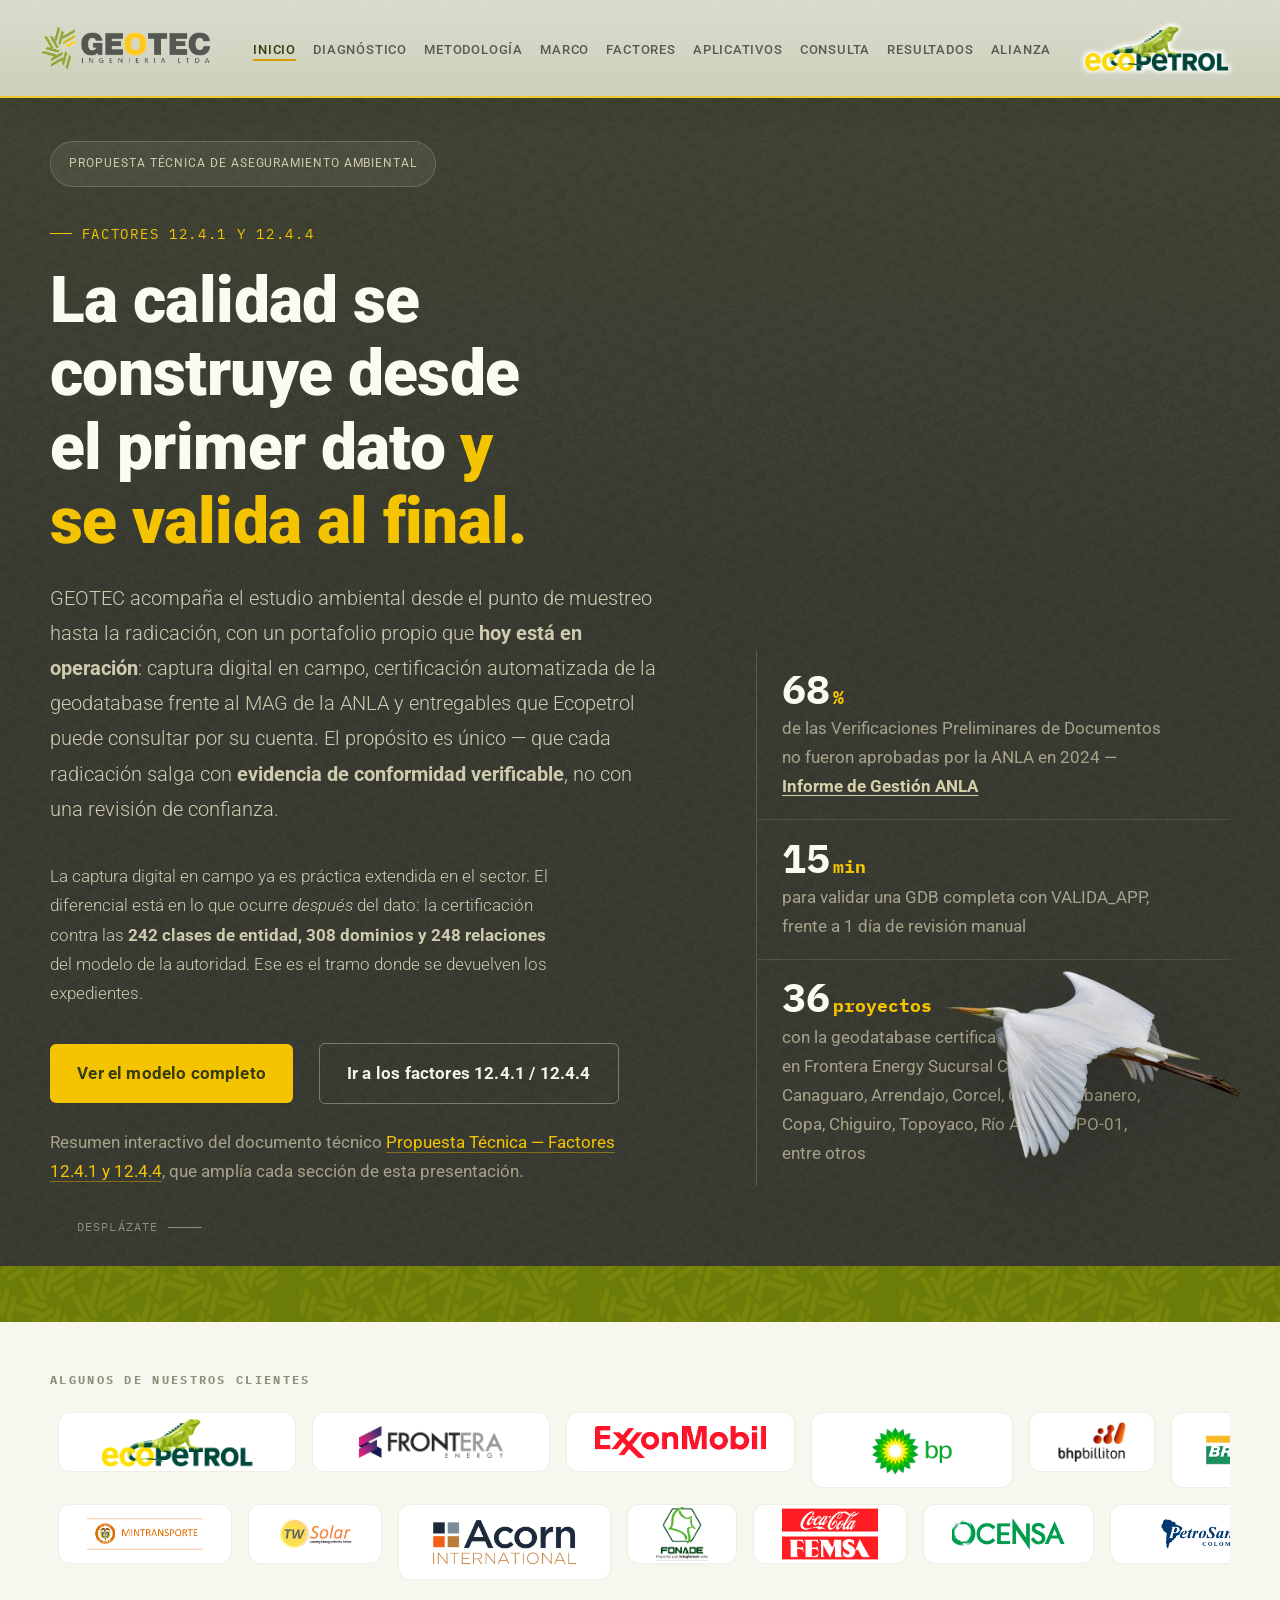
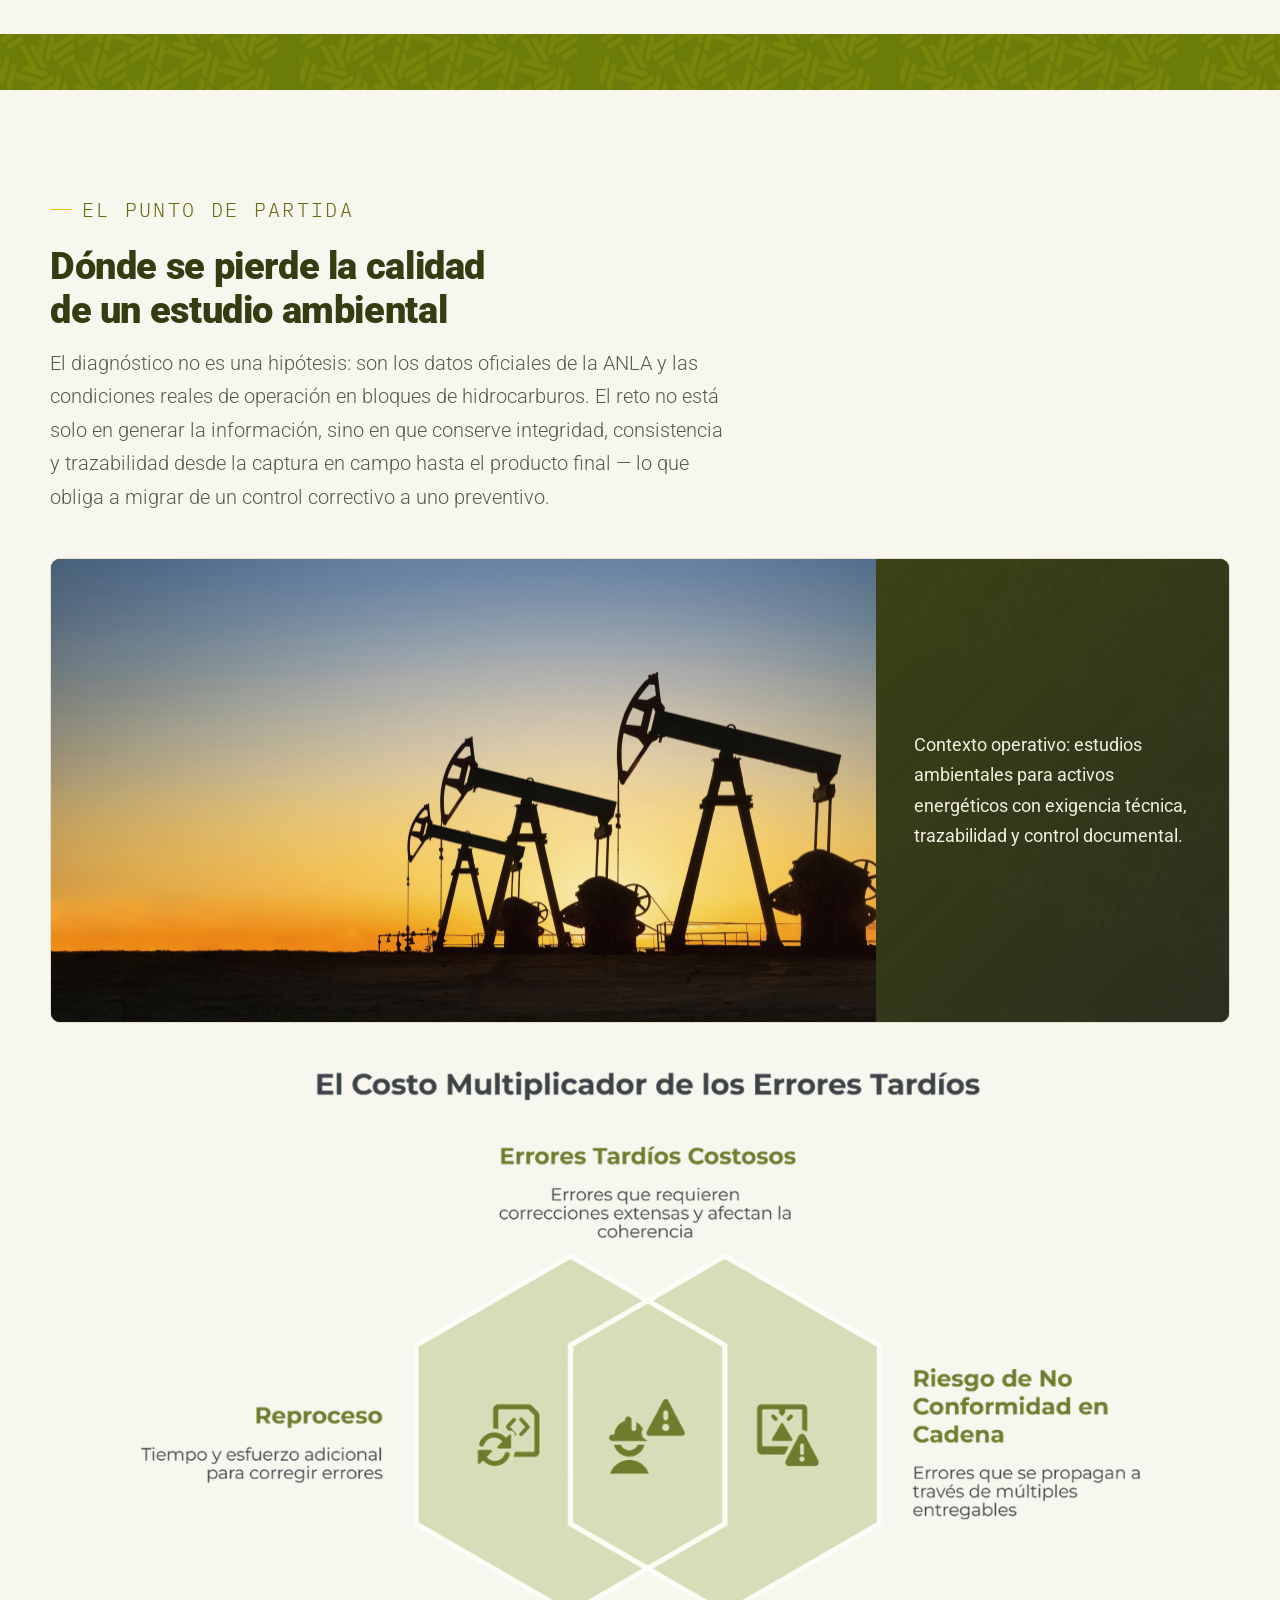
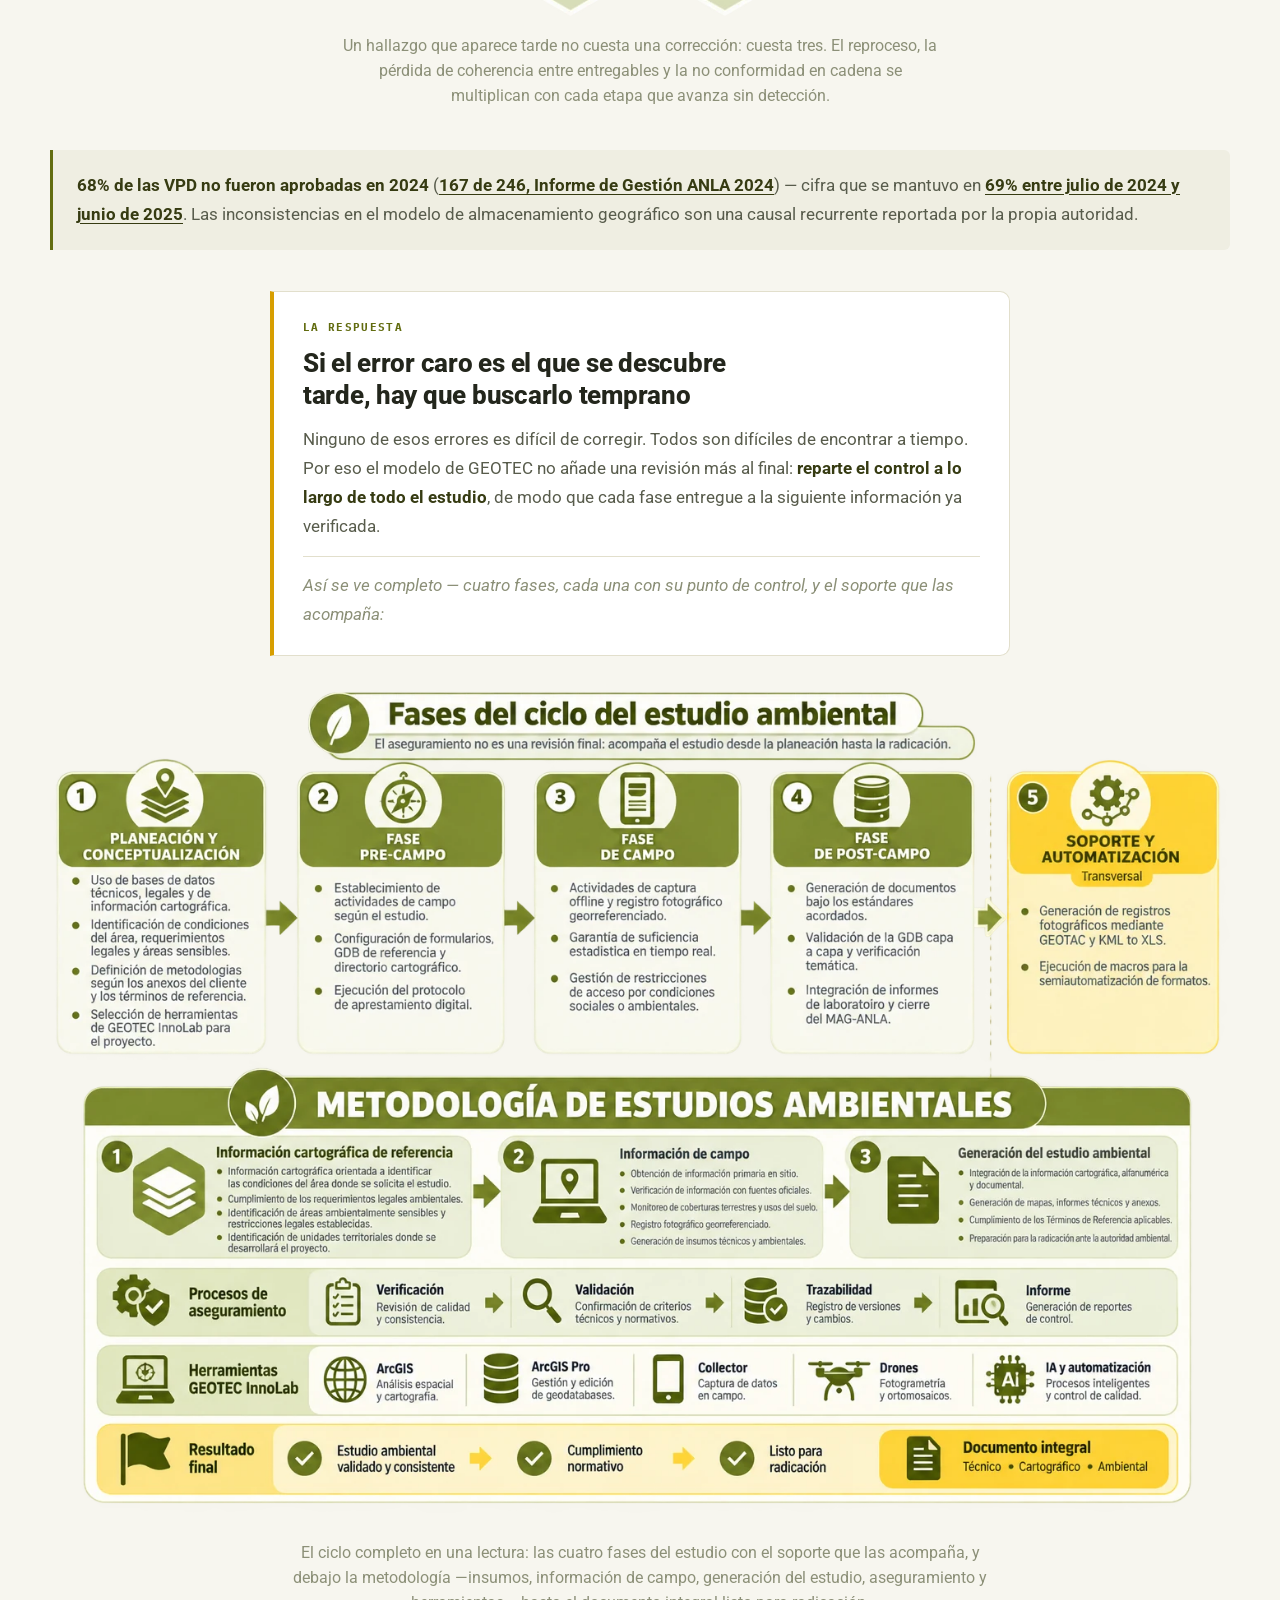
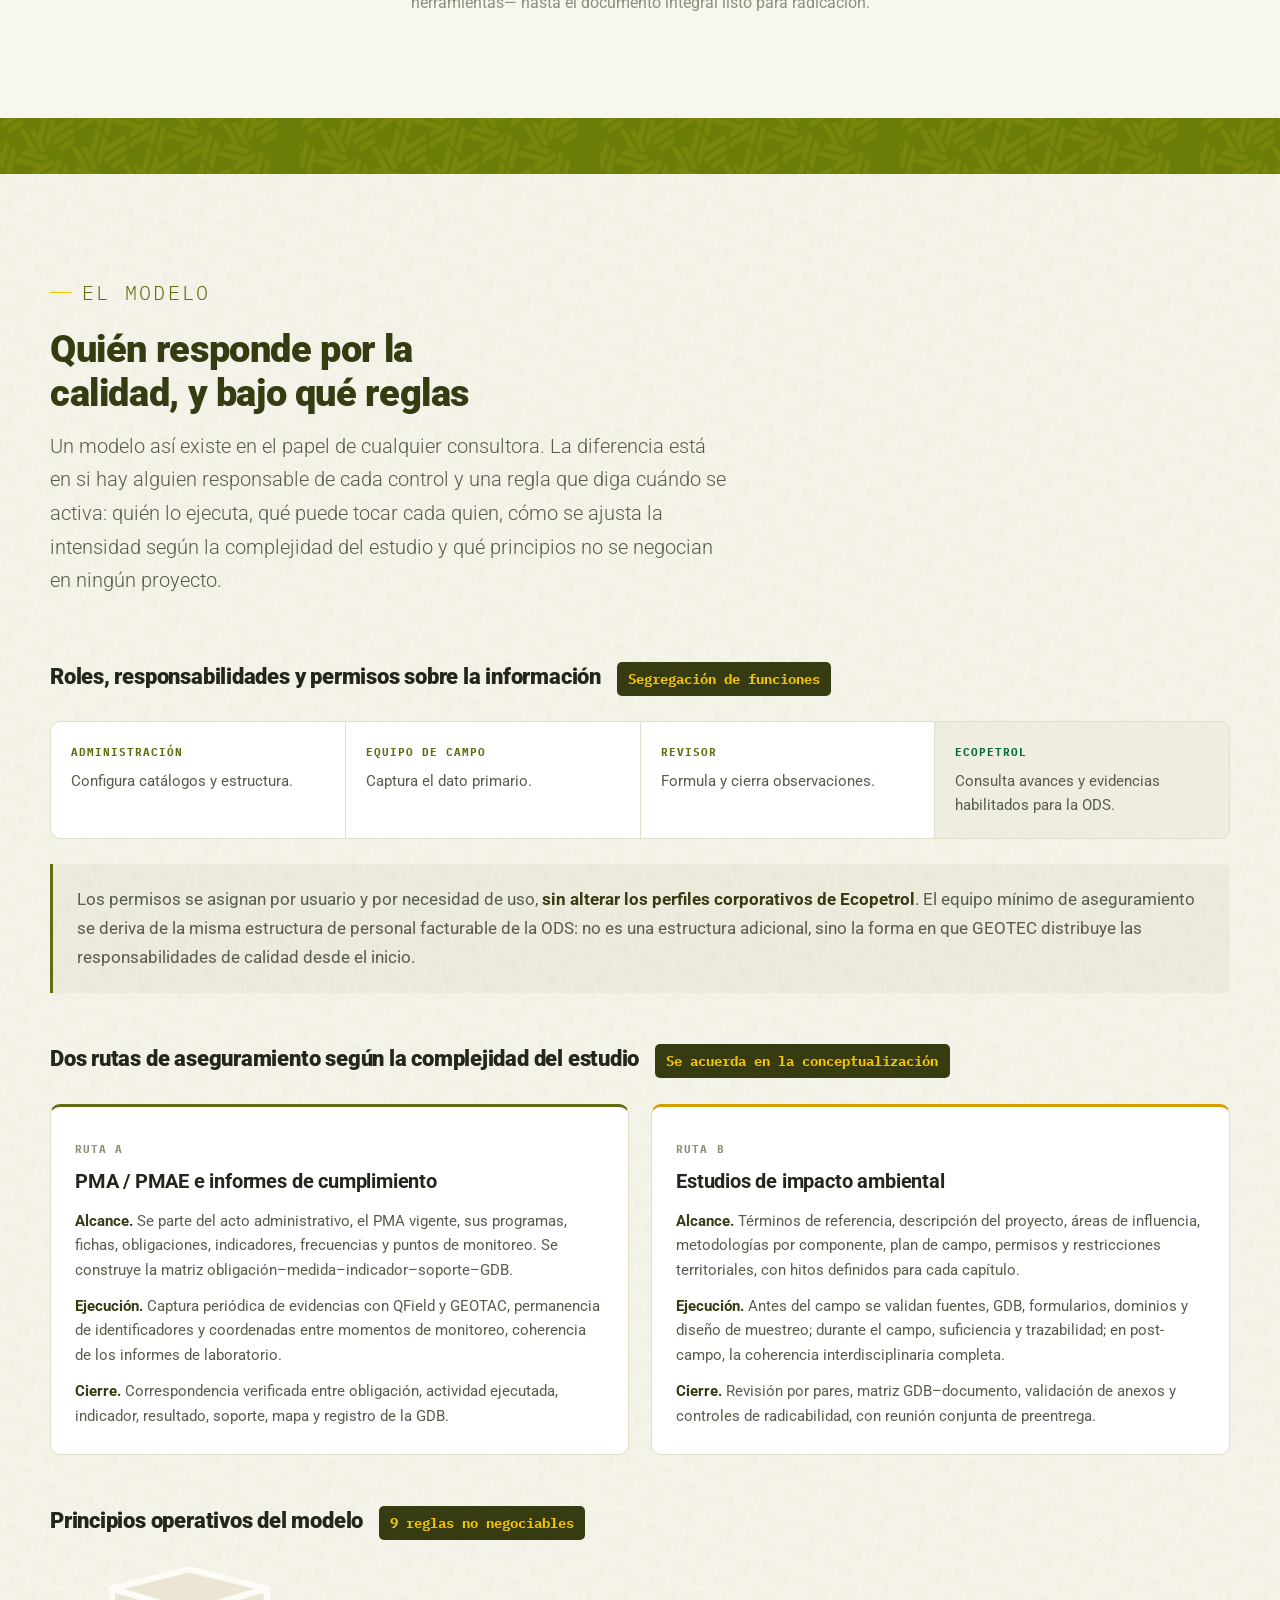
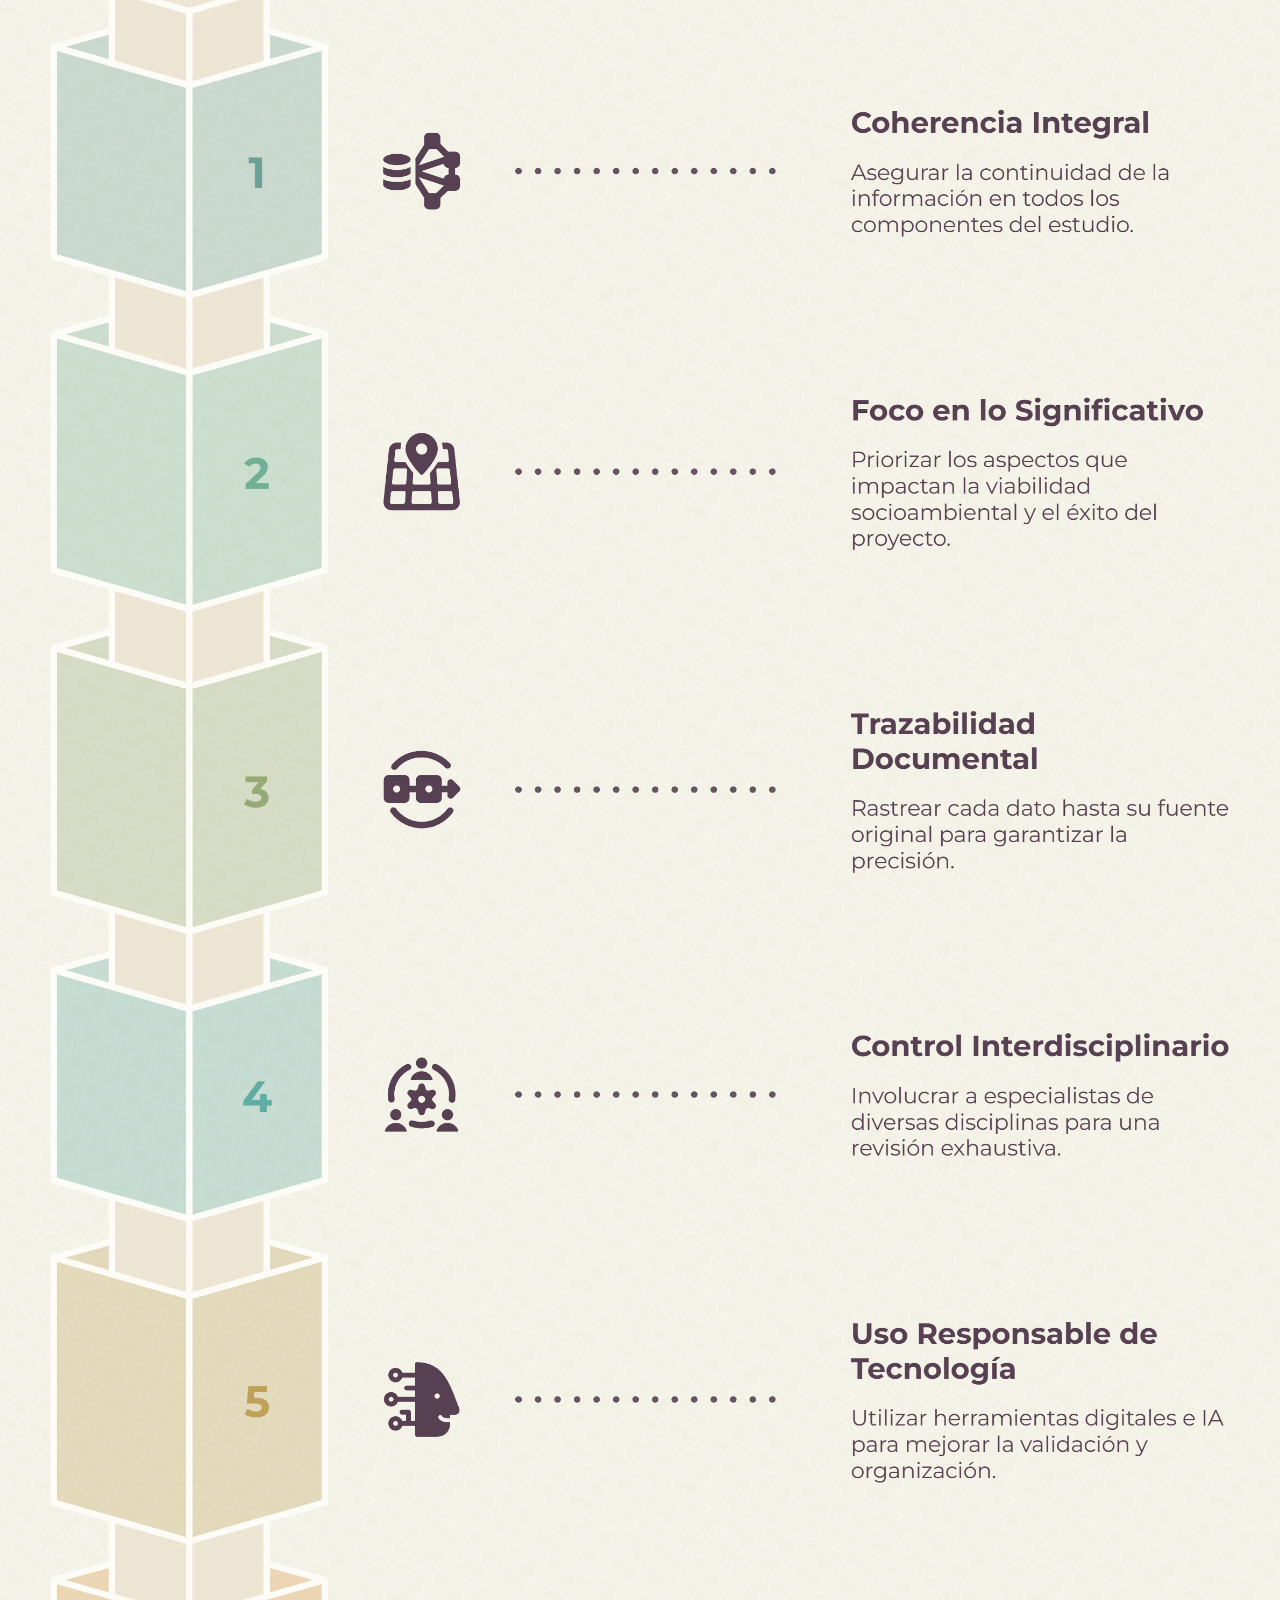
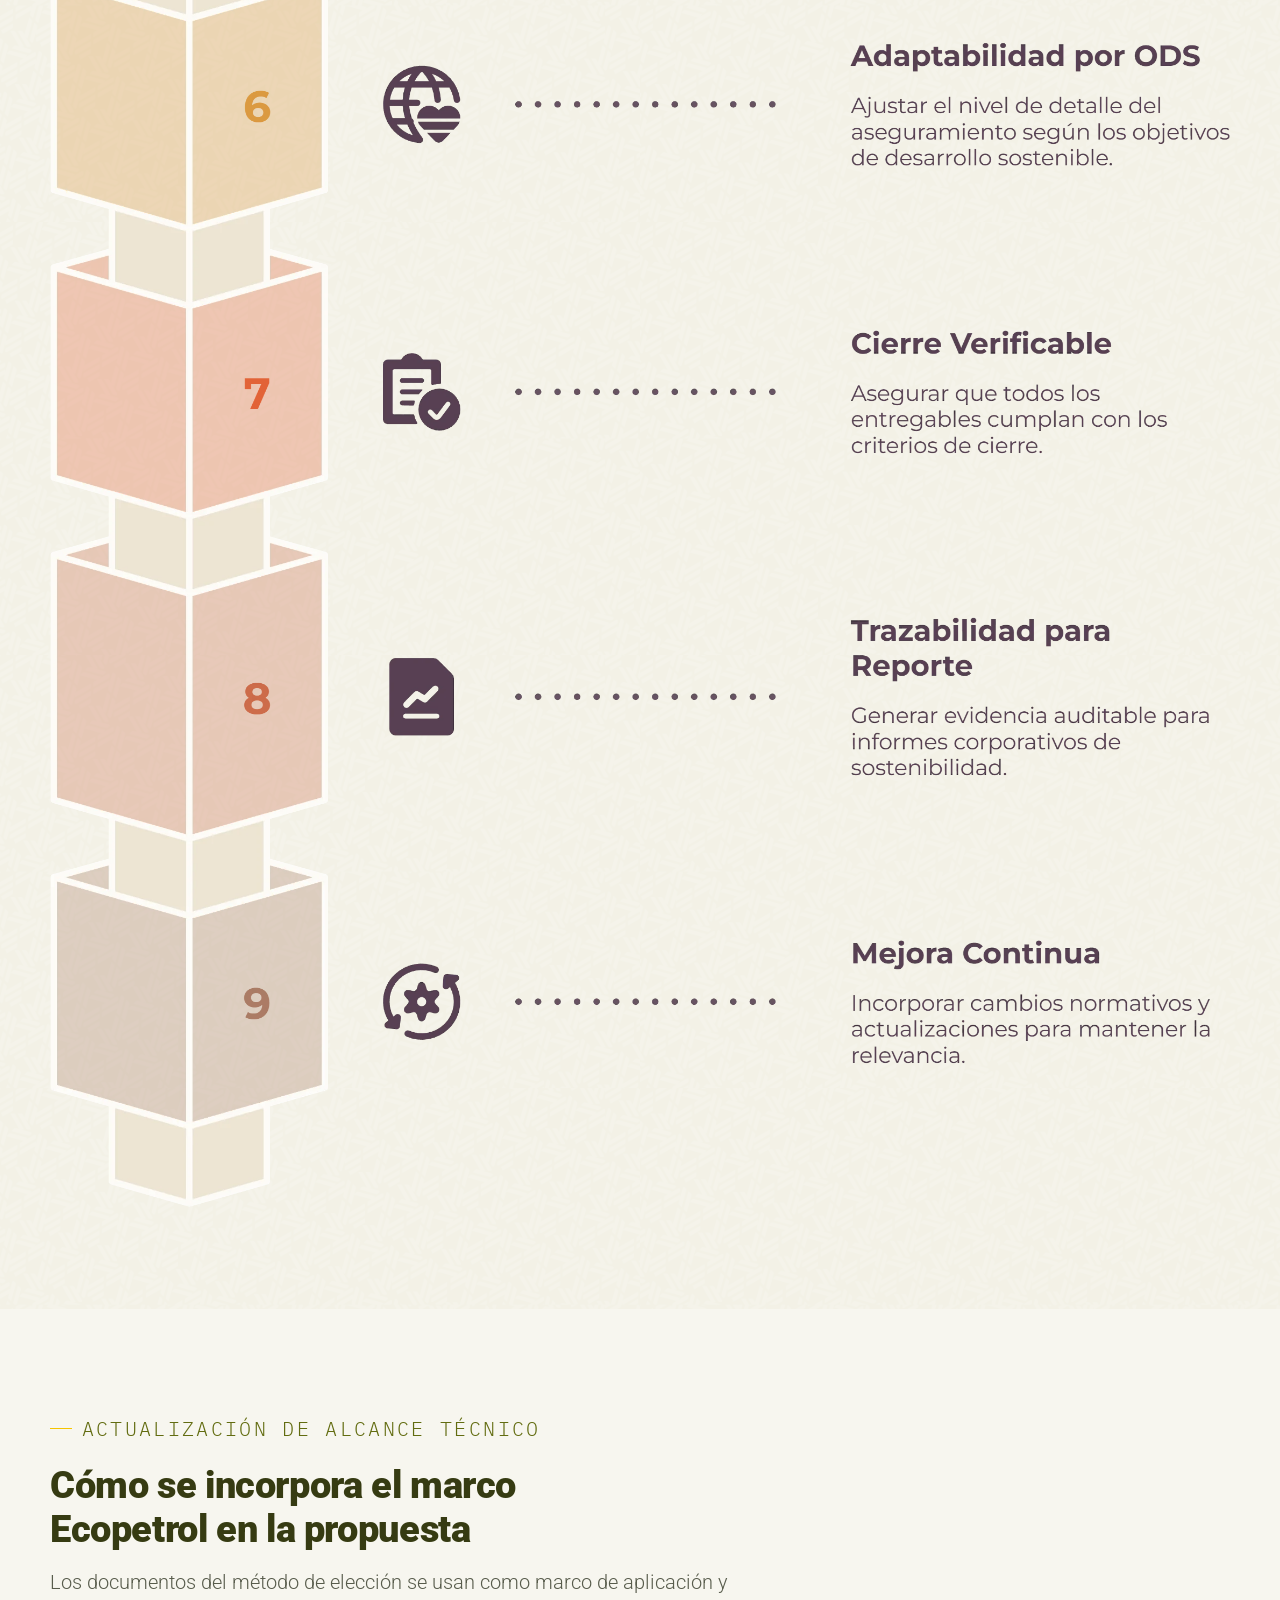
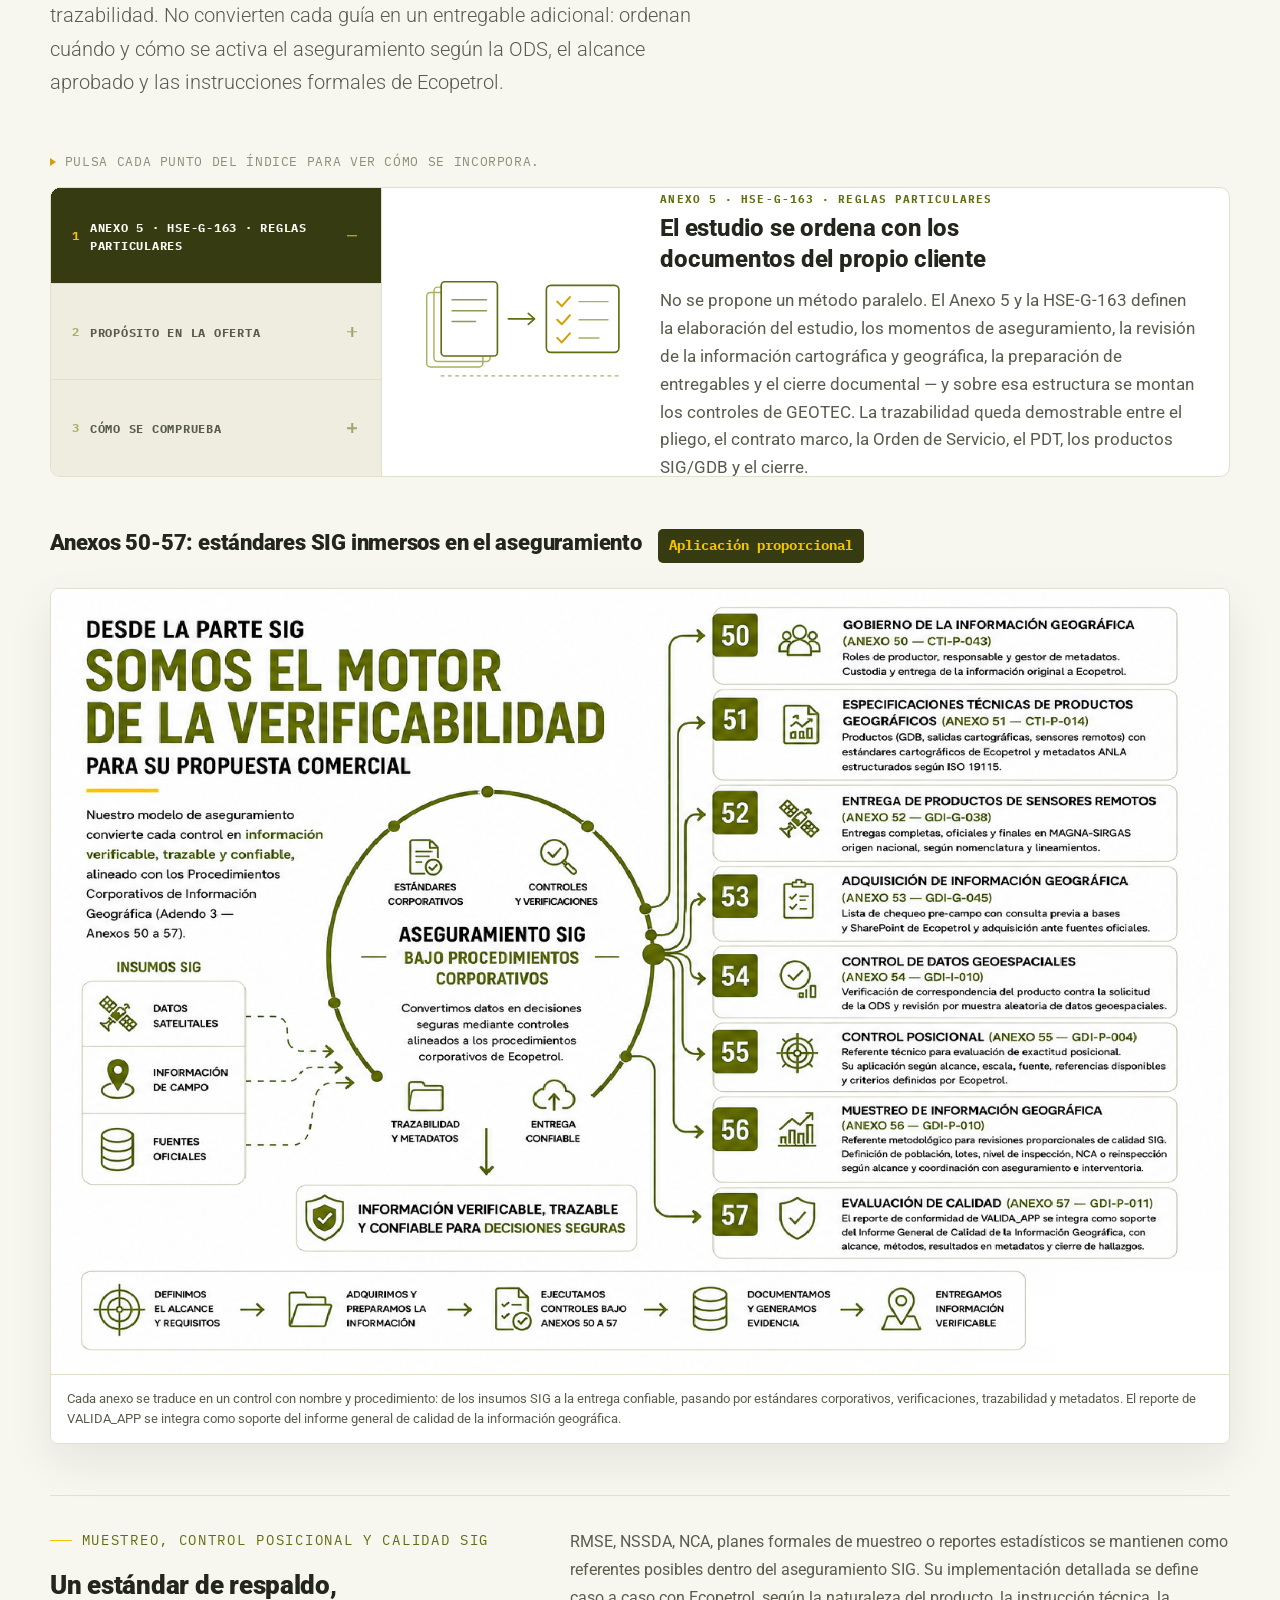
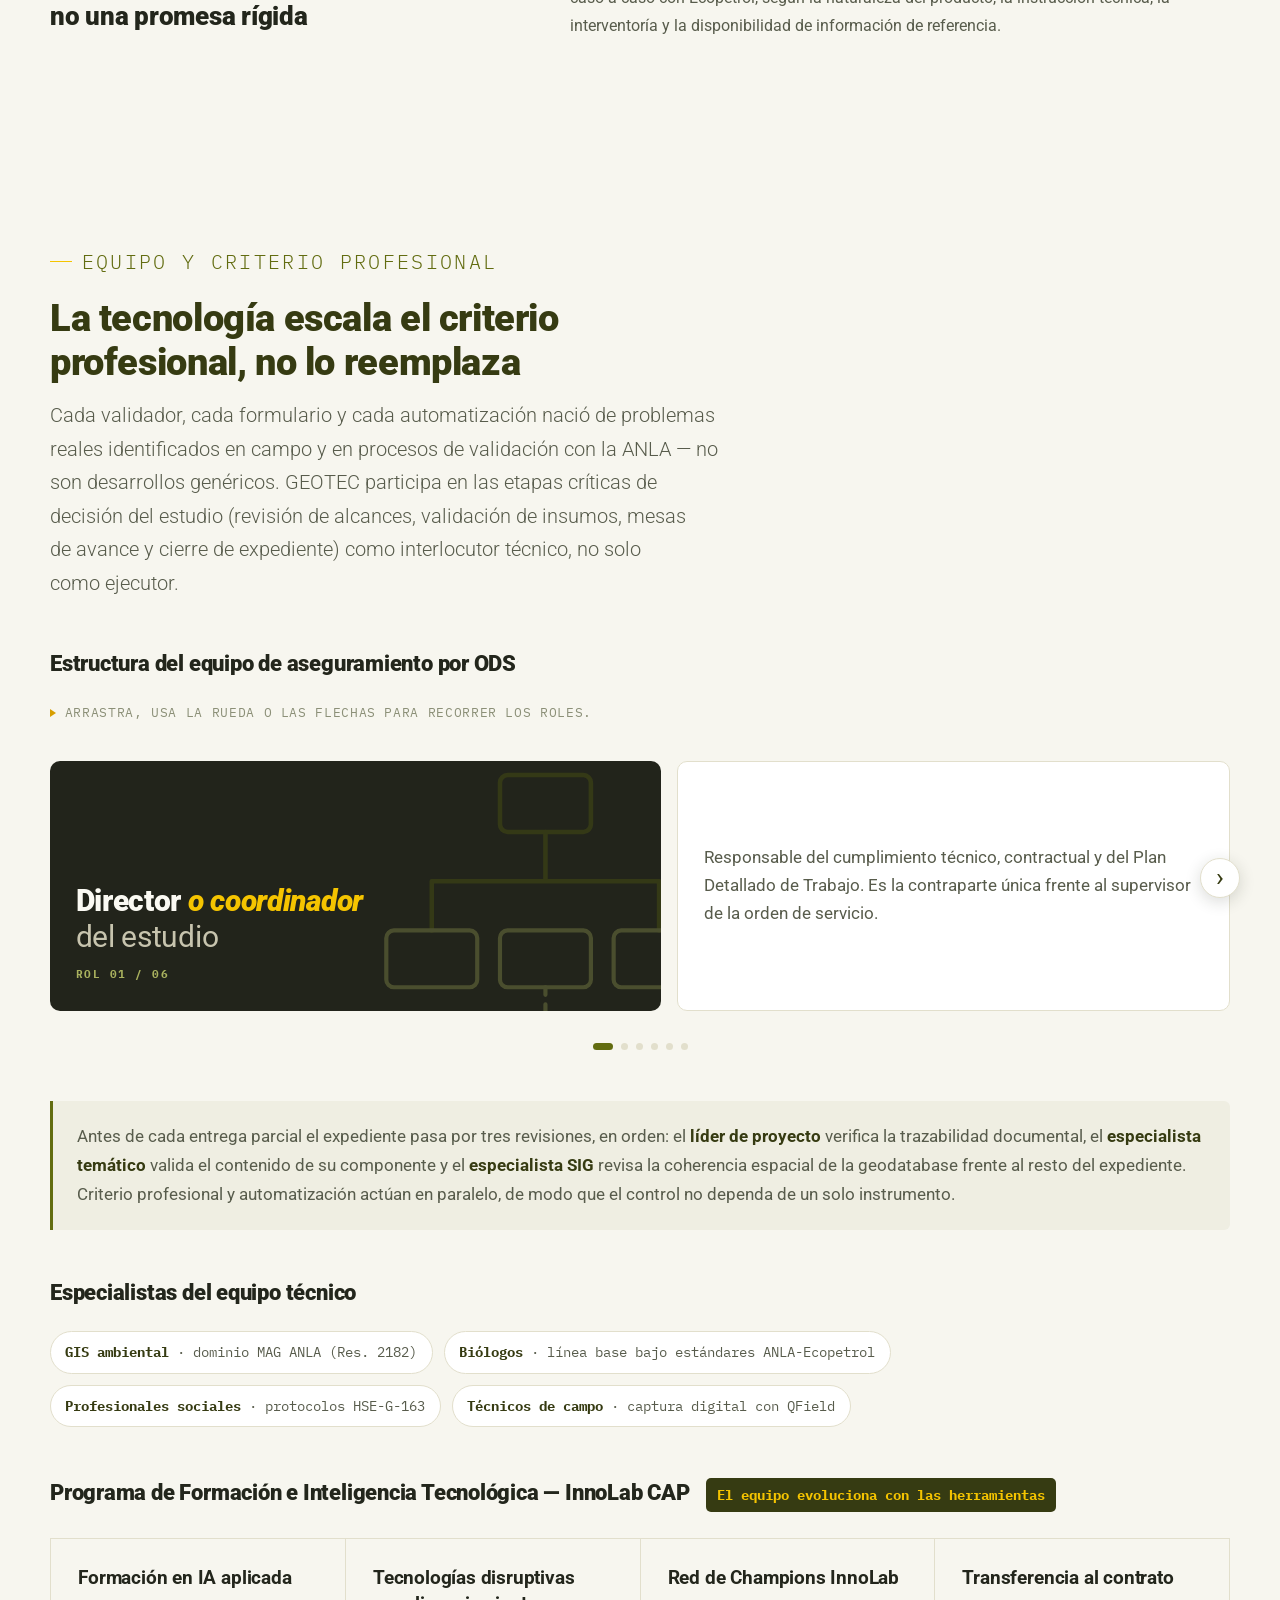
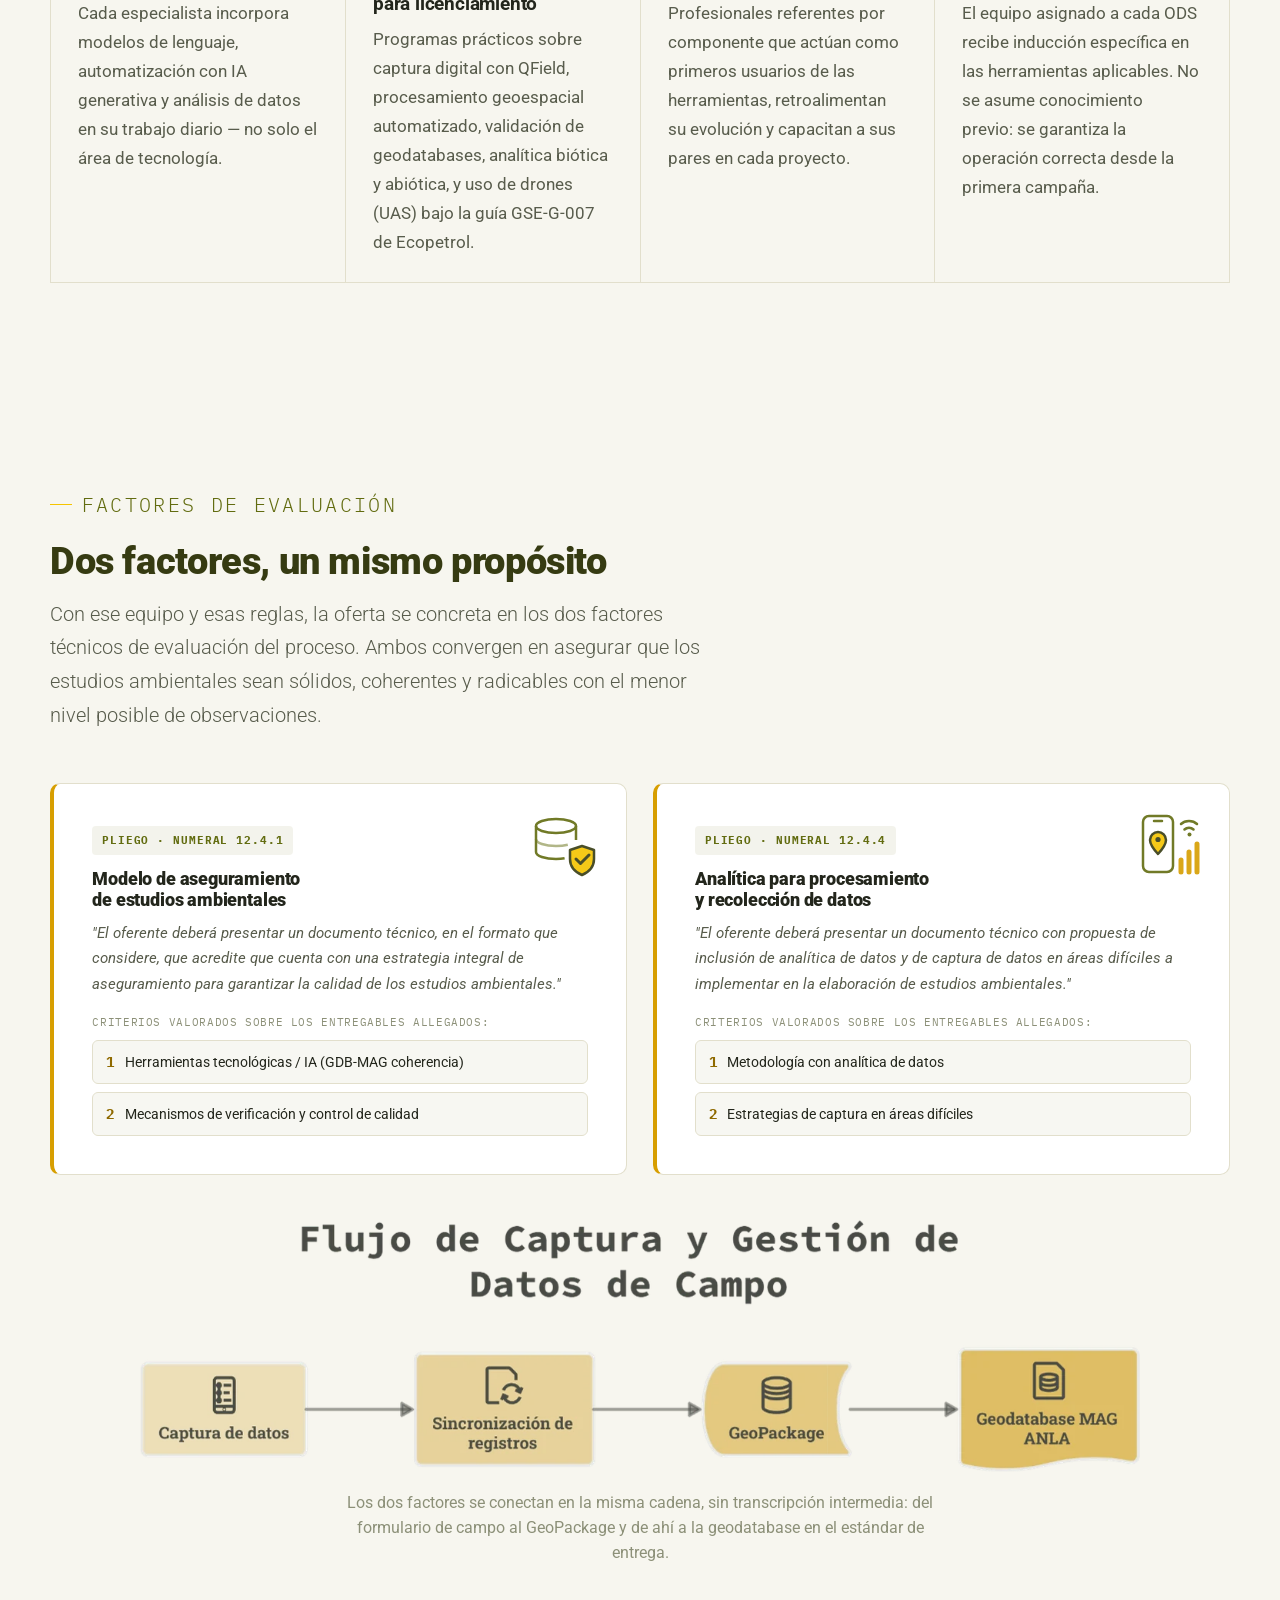
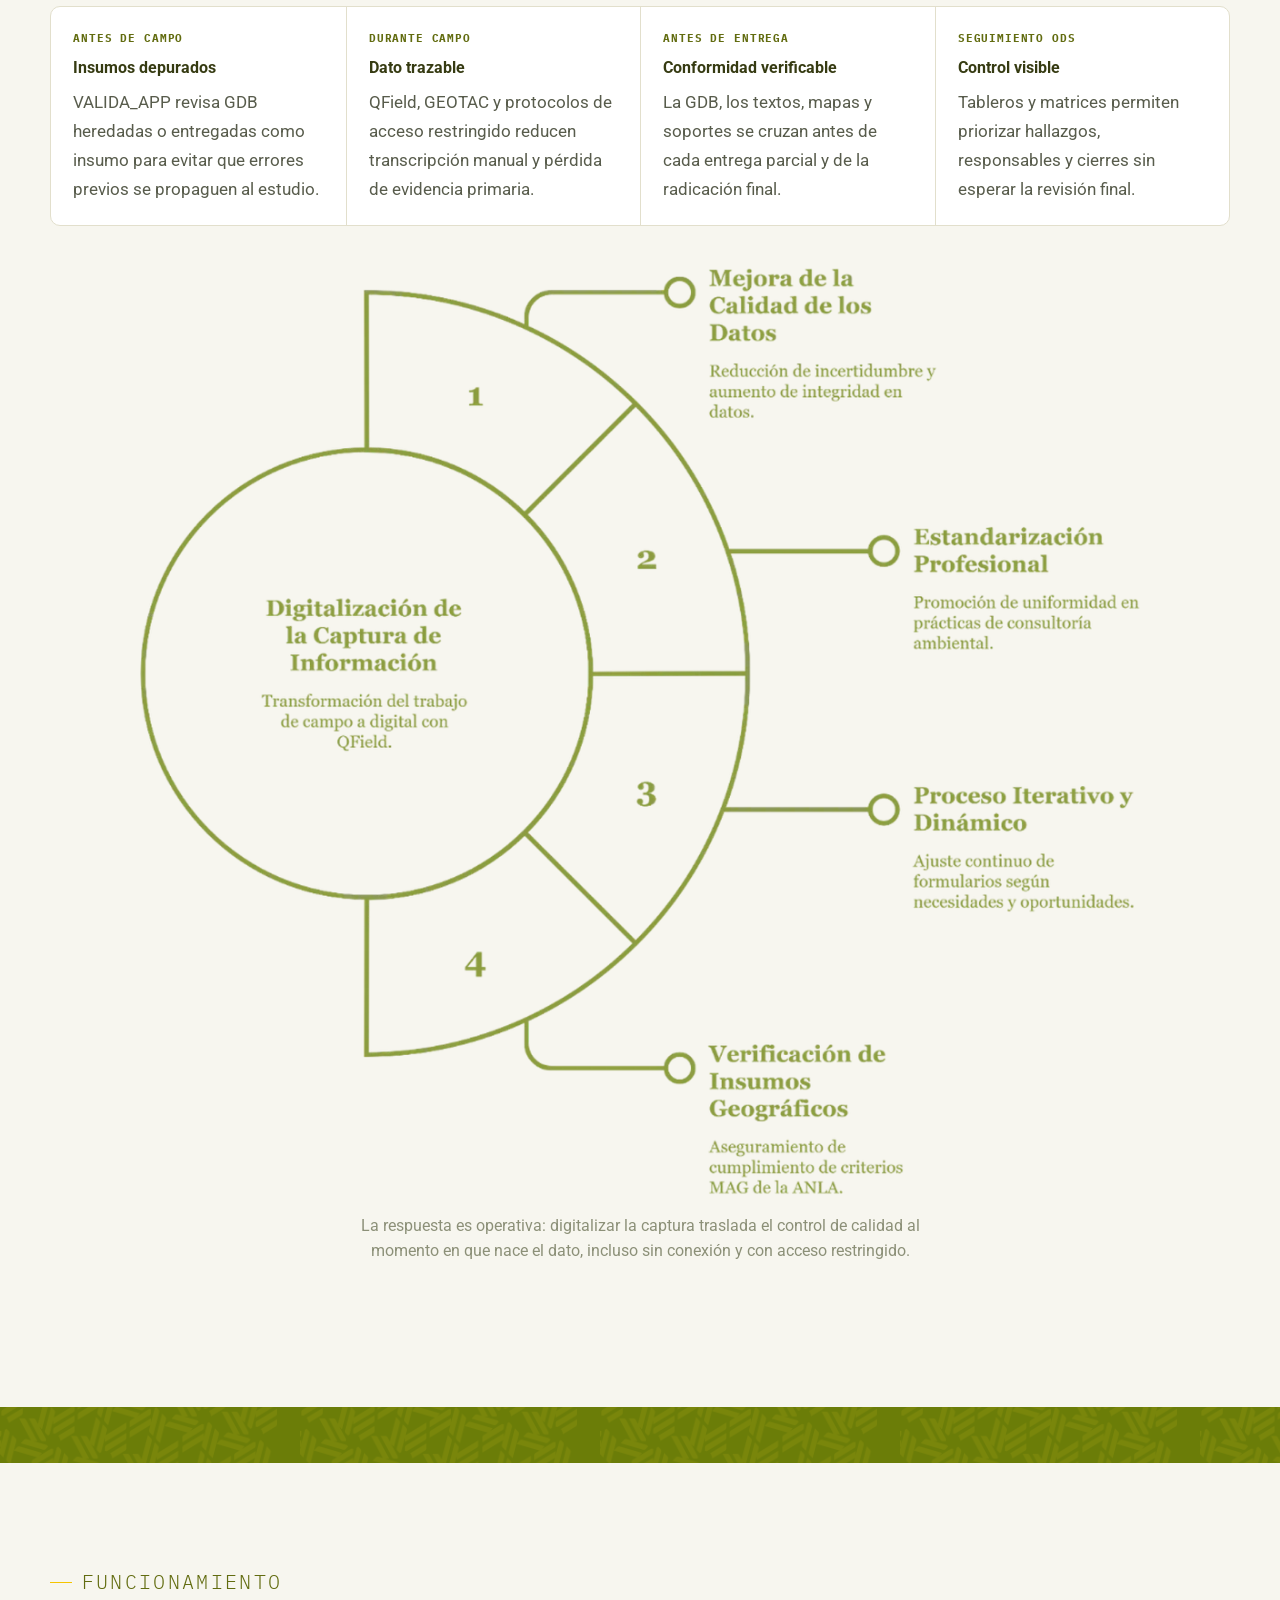
==== commit 71d6e6a0: "Publish updated Ecopetrol presentation" ====
--- a/index.html
+++ b/index.html
@@ -21,11 +21,12 @@
     <li><a href="#inicio" class="active">Inicio</a></li>
     <li><a href="#diagnostico">Diagnóstico</a></li>
     <li><a href="#metodologia">Metodología</a></li>
-    <li><a href="#equipo">Equipo</a></li>
+    <li><a href="#marco-ecopetrol">Marco</a></li>
     <li><a href="#aseguramiento">Factores</a></li>
-    <li><a href="#herramientas">Herramientas</a></li>
+    <li><a href="#aplicativos">Aplicativos</a></li>
+    <li><a href="#consulta">Consulta</a></li>
+    <li><a href="#resultados">Resultados</a></li>
     <li><a href="#alianza">Alianza</a></li>
-    <li><a href="#documento">Documento</a></li>
   </ul>
   <button class="nav-toggle" aria-label="Abrir menú de navegación" aria-expanded="false" aria-controls="nav-links">
     <span></span><span></span><span></span>
@@ -46,12 +47,13 @@
       <div>
         <p class="eyebrow">Factores 12.4.1 y 12.4.4</p>
         <h1 class="reveal">La calidad se construye desde el primer dato <em>y se valida al final.</em></h1>
-        <p class="hero-lede reveal">GEOTEC InnoLab distribuye el control de calidad a lo largo de las tres fases del estudio ambiental, en lugar de concentrarlo en una revisión de última hora. <strong>68 herramientas en producción activa y 19 en etapa beta</strong>, validadas en proyectos reales del sector hidrocarburos, dentro de un catálogo de 110 iniciativas cuyo restante está en fase de formulación.</p>
+        <p class="hero-lede reveal">GEOTEC acompaña el estudio ambiental desde el punto de muestreo hasta la radicación, con un portafolio propio que <strong>hoy está en operación</strong>: captura digital en campo, certificación automatizada de la geodatabase frente al MAG de la ANLA y entregables que Ecopetrol puede consultar por su cuenta. El propósito es único — que cada radicación salga con <strong>evidencia de conformidad verificable</strong>, no con una revisión de confianza.</p>
+        <p class="hero-lede hero-lede--tight reveal">La captura digital en campo ya es práctica extendida en el sector. El diferencial está en lo que ocurre <em>después</em> del dato: la certificación contra las <strong>242 clases de entidad, 308 dominios y 248 relaciones</strong> del modelo de la autoridad. Ese es el tramo donde se devuelven los expedientes.</p>
         <div class="hero-cta-row reveal">
           <a href="#diagnostico" class="btn">Ver el modelo completo</a>
           <a href="#aseguramiento" class="btn btn-ghost">Ir a los factores 12.4.1 / 12.4.4</a>
         </div>
-        <p class="doc-ref-inline reveal">Resumen interactivo del documento técnico <a href="#documento">Propuesta Técnica — Factores 12.4.1 y 12.4.4 (V4)</a>, que amplía cada sección de esta presentación.</p>
+        <p class="doc-ref-inline reveal">Resumen interactivo del documento técnico <a href="#documento">Propuesta Técnica — Factores 12.4.1 y 12.4.4</a>, que amplía cada sección de esta presentación.</p>
       </div>
 
       <div class="hero-stats reveal">
@@ -64,8 +66,8 @@
           <div class="label">para validar una GDB completa con VALIDA_APP, frente a 1 día de revisión manual</div>
         </div>
         <div class="hero-stat">
-          <div class="num"><span data-count="68">0</span><span class="unit">+19</span></div>
-          <div class="label">herramientas en producción activa + 19 en beta al cierre de 2025 — catálogo InnoLab de 110 iniciativas, el resto en formulación</div>
+          <div class="num"><span data-count="36">0</span><span class="unit">proyectos</span></div>
+          <div class="label">con la geodatabase certificada por VALIDA_APP en Frontera Energy Sucursal Colombia — Canaguaro, Arrendajo, Corcel, Cubiro, Sabanero, Copa, Chiguiro, Topoyaco, Río Ariari y CPO-01, entre otros</div>
         </div>
       </div>
     </div>
@@ -74,13 +76,28 @@
   <div class="scroll-cue"><span>Desplázate</span><span class="line"></span></div>
 </header>
 
+<div class="weave-divider" aria-hidden="true"></div>
+
+<!-- ================= CLIENTES ================= -->
+<section class="section clients-section" aria-label="Algunos de nuestros clientes">
+  <div class="container">
+    <div class="clients-belt reveal">
+      <p class="clients-head">Algunos de nuestros clientes</p>
+      <div class="marquee-outer"><div class="marquee-track" id="mq1"></div></div>
+      <div class="marquee-outer"><div class="marquee-track rev" id="mq2"></div></div>
+    </div>
+  </div>
+</section>
+
+<div class="weave-divider" aria-hidden="true"></div>
+
 <!-- ================= DIAGNÓSTICO ================= -->
 <section id="diagnostico" class="section">
   <div class="container">
     <div class="section-head reveal">
       <p class="eyebrow">El punto de partida</p>
-      <h2>Dos realidades del licenciamiento ambiental en Colombia</h2>
-      <p>El diagnóstico no es una hipótesis: son los datos oficiales de la ANLA y las condiciones reales de operación en bloques de hidrocarburos.</p>
+      <h2>Dónde se pierde la calidad de un estudio ambiental</h2>
+      <p>El diagnóstico no es una hipótesis: son los datos oficiales de la ANLA y las condiciones reales de operación en bloques de hidrocarburos. El reto no está solo en generar la información, sino en que conserve integridad, consistencia y trazabilidad desde la captura en campo hasta el producto final — lo que obliga a migrar de un control correctivo a uno preventivo.</p>
     </div>
 
     <figure class="sector-visual reveal">
@@ -89,157 +106,202 @@
     </figure>
 
     <div class="diag-block reveal">
-      <div class="diag-head">
-        <h3>Problema 1 — Calidad de los expedientes ante la ANLA</h3>
-        <span class="diag-stat-badge">15% de causales = errores GDB</span>
-      </div>
-      <div class="card-grid">
-        <div class="diag-card">
-          <span class="icon">COSTO</span>
-          <h4>Semanas de reproceso</h4>
-          <p>Un hallazgo tardío obliga a corregir la capa afectada, el texto del informe, los mapas temáticos y las tablas de resultados — y volver a radicar.</p>
-        </div>
-        <div class="diag-card">
-          <span class="icon">CADENA</span>
-          <h4>Riesgo de no conformidad en cadena</h4>
-          <p>Un error en una capa de la GDB genera tres inconsistencias adicionales: texto del EIA, tablas del informe y mapa temático correspondiente.</p>
-        </div>
-        <div class="diag-card">
-          <span class="icon">VISIBILIDAD</span>
-          <h4>El supervisor se entera tarde</h4>
-          <p>Sin instrumentación, el coordinador de ODS no ve el estado real de la GDB hasta que el contratista reporta — cuando ya es tarde para corregir sin afectar el cronograma.</p>
-        </div>
-      </div>
+      <figure class="figura-doc figura-doc--ancha">
+        <img src="assets/figuras/error_tardio.webp" alt="El costo multiplicador de los errores tardíos: reproceso, corrección extensa y riesgo de no conformidad en cadena" loading="lazy">
+        <figcaption>Un hallazgo que aparece tarde no cuesta una corrección: cuesta tres. El reproceso, la pérdida de coherencia entre entregables y la no conformidad en cadena se multiplican con cada etapa que avanza sin detección.</figcaption>
+      </figure>
       <div class="diag-note">
         <strong>68% de las VPD no fueron aprobadas en 2024</strong> (<a class="source-link" href="https://www.anla.gov.co/images/documentos/informes/2025-01-30-anla-InformeGestion-2024.pdf" target="_blank" rel="noopener">167 de 246, Informe de Gestión ANLA 2024</a>) — cifra que se mantuvo en <a class="source-link" href="https://www.anla.gov.co/images/documentos/ren_cuentas/2025/2025-08-16-anla-InformeRendicionCuentas-2024-2025.pdf" target="_blank" rel="noopener">69% entre julio de 2024 y junio de 2025</a>. Las inconsistencias en el modelo de almacenamiento geográfico son una causal recurrente reportada por la propia autoridad.
       </div>
+
+      <div class="respuesta reveal">
+        <span class="respuesta-kicker">La respuesta</span>
+        <h3>Si el error caro es el que se descubre tarde, hay que buscarlo temprano</h3>
+        <p>Ninguno de esos errores es difícil de corregir. Todos son difíciles de encontrar a tiempo. Por eso el modelo de GEOTEC no añade una revisión más al final: <strong>reparte el control a lo largo de todo el estudio</strong>, de modo que cada fase entregue a la siguiente información ya verificada.</p>
+        <p class="respuesta-pie">Así se ve completo — cuatro fases, cada una con su punto de control, y el soporte que las acompaña:</p>
+      </div>
+
+      <figure class="figura-doc figura-doc--lamina reveal">
+        <img src="assets/figuras/ciclo_y_metodologia.webp" alt="Fases del ciclo del estudio ambiental —planeación y conceptualización, pre-campo, campo, post-campo y soporte transversal— y metodología de estudios ambientales con sus procesos de aseguramiento, herramientas y resultado final" loading="lazy">
+        <figcaption>El ciclo completo en una lectura: las cuatro fases del estudio con el soporte que las acompaña, y debajo la metodología —insumos, información de campo, generación del estudio, aseguramiento y herramientas— hasta el documento integral listo para radicación.</figcaption>
+      </figure>
+    </div>
+
+
+  </div>
+</section>
+
+<div class="weave-divider" aria-hidden="true"></div>
+
+<!-- ================= METODOLOGÍA ================= -->
+<section id="metodologia" class="section section-alt">
+  <div class="container">
+    <div class="section-head reveal">
+      <p class="eyebrow">El modelo</p>
+      <h2>Quién responde por la calidad, y bajo qué reglas</h2>
+      <p>Un modelo así existe en el papel de cualquier consultora. La diferencia está en si hay alguien responsable de cada control y una regla que diga cuándo se activa: quién lo ejecuta, qué puede tocar cada quien, cómo se ajusta la intensidad según la complejidad del estudio y qué principios no se negocian en ningún proyecto.</p>
+    </div>
+
+    <div class="diag-block reveal" style="margin-top:4rem;">
+      <div class="diag-head">
+        <h3>Roles, responsabilidades y permisos sobre la información</h3>
+        <span class="diag-stat-badge">Segregación de funciones</span>
+      </div>
+      <div class="perm-flow">
+        <div class="perm-step"><span class="perm-role">Administración</span><p>Configura catálogos y estructura.</p></div>
+        <div class="perm-step"><span class="perm-role">Equipo de campo</span><p>Captura el dato primario.</p></div>
+        <div class="perm-step"><span class="perm-role">Revisor</span><p>Formula y cierra observaciones.</p></div>
+        <div class="perm-step perm-step--client"><span class="perm-role">Ecopetrol</span><p>Consulta avances y evidencias habilitados para la ODS.</p></div>
+      </div>
+      <div class="diag-note">
+        Los permisos se asignan por usuario y por necesidad de uso, <strong>sin alterar los perfiles corporativos de Ecopetrol</strong>. El equipo mínimo de aseguramiento se deriva de la misma estructura de personal facturable de la ODS: no es una estructura adicional, sino la forma en que GEOTEC distribuye las responsabilidades de calidad desde el inicio.
+      </div>
     </div>
 
     <div class="diag-block reveal">
       <div class="diag-head">
-        <h3>Problema 2 — Condiciones de campo</h3>
-        <span class="diag-stat-badge">Sin cobertura · sin acceso · sin respaldo</span>
-      </div>
-      <div class="card-grid">
-        <div class="diag-card">
-          <span class="icon">RED</span>
-          <h4>Conectividad nula o intermitente</h4>
-          <p>En bloques operativos activos y zonas de exploración la cobertura móvil es inexistente. Los formularios convencionales requieren conexión.</p>
-        </div>
-        <div class="diag-card">
-          <span class="icon">ACCESO</span>
-          <h4>Acceso restringido</h4>
-          <p>Vías terciarias o acceso fluvial, ventanas operativas reducidas por seguridad y temporadas de lluvia que cierran accesos por semanas.</p>
-        </div>
-        <div class="diag-card">
-          <span class="icon">RIESGO</span>
-          <h4>Pérdida de datos</h4>
-          <p>Formularios en papel, transcripción manual y falta de respaldo incrementan el riesgo de pérdida o alteración del dato primario.</p>
-        </div>
-      </div>
-    </div>
-  </div>
-</section>
-
-<div class="weave-divider" aria-hidden="true"></div>
-
-<!-- ================= CLIENTES ================= -->
-<section class="section clients-section" aria-label="Algunos de nuestros clientes">
-  <div class="container">
-    <div class="clients-belt reveal">
-      <p class="clients-head">Algunos de nuestros clientes</p>
-      <div class="marquee-outer"><div class="marquee-track" id="mq1"></div></div>
-      <div class="marquee-outer"><div class="marquee-track rev" id="mq2"></div></div>
-    </div>
-  </div>
-</section>
-
-<div class="weave-divider" aria-hidden="true"></div>
-
-<!-- ================= METODOLOGÍA ================= -->
-<section id="metodologia" class="section section-alt">
-  <div class="container">
-    <div class="section-head reveal">
-      <p class="eyebrow">El modelo</p>
-      <h2>Un hilo continuo, no un checklist al final</h2>
-      <p>El principio central: prevenir cuesta menos que corregir. Las herramientas de GEOTEC actúan en la fuente del dato, no en el síntoma.</p>
-    </div>
-
-    <div class="timeline">
-      <div class="timeline-track"></div>
-
-      <div class="t-item reveal">
-        <div class="t-num">1</div>
-        <div>
-          <p class="t-when">Pre-campo · Semanas 1–8</p>
-          <h3>El dato nace alineado al estándar</h3>
-          <p class="t-lead">Antes de la primera campaña, los formularios se configuran con los dominios del MAG ANLA. El control opera en campo, no en oficina.</p>
-        </div>
-        <div class="t-side">
-          <ul class="t-list">
-            <li>Diagnóstico estructural preliminar con VALIDA_APP sobre las GDB y cartografía que entrega Ecopetrol — los errores heredados se aíslan antes de propagarse al nuevo estudio</li>
-            <li>Directorio cartográfico oficial de 31 entidades en MAGNA-SIRGAS</li>
-            <li>Configuración homogénea de todos los dispositivos de campo</li>
-            <li>Alistamiento de ODS: alcance, matriz de riesgos y lista de chequeo precampo</li>
-            <li>Punto de control de conceptualización interdisciplinario</li>
-            <li>Instrumentos offline para Consulta Previa y participación comunitaria</li>
-          </ul>
-        </div>
-      </div>
-
-      <div class="t-item reveal">
-        <div class="t-num">2</div>
-        <div>
-          <p class="t-when">Campo · Semanas 9–41</p>
-          <h3>Captura con calidad incorporada</h3>
-          <p class="t-lead">QField captura sin conexión. Los datos no se transcriben: se sincronizan directo a un GeoPackage con la estructura del MAG.</p>
-        </div>
-        <div class="t-side">
-          <ul class="t-list">
-            <li>Captura sin conexión, sincronización al recuperar señal</li>
-            <li>Curvas de acumulación: suficiencia estadística en tiempo real</li>
-            <li>Registro fotográfico georreferenciado (GEOTAC)</li>
-            <li>Cuatro protocolos según la restricción: sin conectividad, sin acceso terrestre, alta sensibilidad ambiental, y conflictividad social o de seguridad</li>
-            <li>Captura con sabedores locales entrenados en QField — vinculación laboral inclusiva (Anexo 11) conforme a GDE-P-008 y GDE-G-006</li>
-            <li>Control diario de completitud: programado vs. ejecutado, muestras con cadena de custodia y novedades</li>
-          </ul>
-        </div>
-      </div>
-
-      <div class="t-item reveal">
-        <div class="t-num">3</div>
-        <div>
-          <p class="t-when">Post-campo · Semanas 10–66</p>
-          <h3>Certificación antes de la entrega</h3>
-          <p class="t-lead">La geodatabase se verifica capa por capa antes de su radicación ante la ANLA.</p>
-        </div>
-        <div class="t-side">
-          <ul class="t-list">
-            <li>12 validadores Excel, uno por componente del MAG</li>
-            <li>Validación cruzada de informes de laboratorio acreditado IDEAM</li>
-            <li>VALIDA_APP: 15 módulos, 15 minutos de validación completa</li>
-            <li>Matriz de coherencia GDB–texto–mapas + acta de cierre de calidad</li>
-          </ul>
-        </div>
-      </div>
-    </div>
-
-    <div class="diag-block reveal" style="margin-top:4rem;">
+        <h3>Dos rutas de aseguramiento según la complejidad del estudio</h3>
+        <span class="diag-stat-badge">Se acuerda en la conceptualización</span>
+      </div>
+      <div class="route-grid">
+        <article class="route-card">
+          <span class="route-tag">Ruta A</span>
+          <h4>PMA / PMAE e informes de cumplimiento</h4>
+          <p><b>Alcance.</b> Se parte del acto administrativo, el PMA vigente, sus programas, fichas, obligaciones, indicadores, frecuencias y puntos de monitoreo. Se construye la matriz obligación–medida–indicador–soporte–GDB.</p>
+          <p><b>Ejecución.</b> Captura periódica de evidencias con QField y GEOTAC, permanencia de identificadores y coordenadas entre momentos de monitoreo, coherencia de los informes de laboratorio.</p>
+          <p><b>Cierre.</b> Correspondencia verificada entre obligación, actividad ejecutada, indicador, resultado, soporte, mapa y registro de la GDB.</p>
+        </article>
+        <article class="route-card">
+          <span class="route-tag">Ruta B</span>
+          <h4>Estudios de impacto ambiental</h4>
+          <p><b>Alcance.</b> Términos de referencia, descripción del proyecto, áreas de influencia, metodologías por componente, plan de campo, permisos y restricciones territoriales, con hitos definidos para cada capítulo.</p>
+          <p><b>Ejecución.</b> Antes del campo se validan fuentes, GDB, formularios, dominios y diseño de muestreo; durante el campo, suficiencia y trazabilidad; en post-campo, la coherencia interdisciplinaria completa.</p>
+          <p><b>Cierre.</b> Revisión por pares, matriz GDB–documento, validación de anexos y controles de radicabilidad, con reunión conjunta de preentrega.</p>
+        </article>
+      </div>
+    </div>
+
+    <div class="diag-block reveal">
       <div class="diag-head">
         <h3>Principios operativos del modelo</h3>
         <span class="diag-stat-badge">9 reglas no negociables</span>
       </div>
-      <div class="team-grid">
-        <div class="team-item"><h4>Coherencia integral</h4><p>La información guarda continuidad entre capítulos, tablas, mapas, anexos, bases de datos y GDB del estudio.</p></div>
-        <div class="team-item"><h4>Foco en lo significativo</h4><p>La revisión prioriza los aspectos que inciden en la viabilidad socioambiental y la evaluación de impactos.</p></div>
-        <div class="team-item"><h4>Trazabilidad documental</h4><p>Cada dato relevante es rastreable hasta su fuente: formato de campo, soporte, laboratorio o registro fotográfico.</p></div>
-        <div class="team-item"><h4>Control interdisciplinario</h4><p>Los estudios son revisados por especialistas de los medios abiótico, biótico, socioeconómico, SIG/GDB y gestión documental.</p></div>
-        <div class="team-item"><h4>Uso responsable de tecnología e IA</h4><p>Las herramientas digitales e IA apoyan la validación y la revisión cruzada, siempre bajo supervisión técnica especializada.</p></div>
-        <div class="team-item"><h4>Adaptabilidad por ODS</h4><p>El nivel de detalle del aseguramiento se ajusta al tipo de estudio, complejidad territorial, autoridad y cronograma.</p></div>
-        <div class="team-item"><h4>Cierre verificable</h4><p>Ningún entregable se cierra sin lista de chequeo, control de observaciones, validación SIG/GDB y aprobación del equipo de aseguramiento.</p></div>
-        <div class="team-item"><h4>Trazabilidad para SosTECnibilidad</h4><p>El sistema genera evidencia auditable para el reporte corporativo: registros en SiB Colombia, hectáreas caracterizadas y especies por componente.</p></div>
-        <div class="team-item"><h4>Mejora continua al ritmo de la ANLA</h4><p>Actualizaciones de la Resolución 2182, nuevos TDR o cambios de dominios del MAG se incorporan en el ciclo que el proyecto demanda, sin depender de proveedores externos.</p></div>
-      </div>
+      <figure class="figura-doc figura-doc--columna">
+        <img src="assets/figuras/principios_operativos.webp" alt="Los nueve principios operativos del modelo: coherencia integral, foco en lo significativo, trazabilidad documental, control interdisciplinario, uso responsable de tecnología e IA, adaptabilidad por ODS, cierre verificable, trazabilidad para reporte y mejora continua" loading="lazy">
+      </figure>
+    </div>
+  </div>
+</section>
+
+<!-- ================= MARCO ECOPETROL ================= -->
+<section id="marco-ecopetrol" class="section">
+  <div class="container">
+    <div class="section-head reveal">
+      <p class="eyebrow">Actualización de alcance técnico</p>
+      <h2>Cómo se incorpora el marco Ecopetrol en la propuesta</h2>
+      <p>Los documentos del método de elección se usan como marco de aplicación y trazabilidad. No convierten cada guía en un entregable adicional: ordenan cuándo y cómo se activa el aseguramiento según la ODS, el alcance aprobado y las instrucciones formales de Ecopetrol.</p>
+    </div>
+
+    <p class="marco-pista reveal">Pulsa cada punto del índice para ver cómo se incorpora.</p>
+
+    <div class="marco-escena reveal">
+      <ul class="marco-lista">
+        <li class="marco-item">
+          <input type="radio" id="marco_reglas" name="marco_carrusel" value="reglas" checked>
+          <label for="marco_reglas" class="marco-label">
+            <span class="marco-numero">1</span>
+            <span class="marco-rotulo">Anexo 5 · HSE-G-163 · Reglas Particulares</span>
+            <span class="marco-signo" aria-hidden="true"></span>
+          </label>
+          <div class="marco-panel">
+            <svg viewBox="0 0 240 140" fill="none" stroke-linecap="round" stroke-linejoin="round" aria-hidden="true" class="marco-arte">
+  <rect x="14" y="26" width="62" height="82" rx="4" stroke="var(--olive-line)" stroke-width="1.6"/>
+  <rect x="22" y="20" width="62" height="82" rx="4" stroke="var(--olive-line)" stroke-width="1.6"/>
+  <rect x="30" y="14" width="62" height="82" rx="4" fill="#FFF" stroke="var(--olive)" stroke-width="1.8"/>
+  <path d="M42 34h38M42 46h38M42 58h26" stroke="var(--olive)" stroke-width="1.6" opacity=".7"/>
+  <path d="M104 55h28" stroke="var(--olive)" stroke-width="1.8"/>
+  <path d="M126 49l7 6-7 6" stroke="var(--olive)" stroke-width="1.8"/>
+  <rect x="146" y="18" width="80" height="74" rx="5" fill="#FFF" stroke="var(--olive)" stroke-width="1.8"/>
+  <path d="M158 36l5 5 9-10M158 56l5 5 9-10M158 76l5 5 9-10" stroke="var(--mustard)" stroke-width="2.2"/>
+  <path d="M182 36h32M182 56h32M182 76h22" stroke="var(--olive-line)" stroke-width="1.6"/>
+  <path d="M30 118h196" stroke="var(--olive-line)" stroke-width="1.4" stroke-dasharray="3 5"/>
+</svg>
+            <div class="marco-texto">
+              <span class="marco-kicker">Anexo 5 · HSE-G-163 · Reglas Particulares</span>
+              <h3>El estudio se ordena con los documentos del propio cliente</h3>
+              <p>No se propone un método paralelo. El Anexo 5 y la HSE-G-163 definen la elaboración del estudio, los momentos de aseguramiento, la revisión de la información cartográfica y geográfica, la preparación de entregables y el cierre documental — y sobre esa estructura se montan los controles de GEOTEC. La trazabilidad queda demostrable entre el pliego, el contrato marco, la Orden de Servicio, el PDT, los productos SIG/GDB y el cierre.</p>
+            </div>
+          </div>
+        </li>
+        <li class="marco-item">
+          <input type="radio" id="marco_proposito" name="marco_carrusel" value="proposito">
+          <label for="marco_proposito" class="marco-label">
+            <span class="marco-numero">2</span>
+            <span class="marco-rotulo">Propósito en la oferta</span>
+            <span class="marco-signo" aria-hidden="true"></span>
+          </label>
+          <div class="marco-panel">
+            <svg viewBox="0 0 240 140" fill="none" stroke-linecap="round" stroke-linejoin="round" aria-hidden="true" class="marco-arte">
+  <text x="16" y="16" font-family="monospace" font-size="9" fill="var(--olive)" letter-spacing="1">EXIGENCIA</text>
+  <text x="164" y="16" font-family="monospace" font-size="9" fill="var(--olive)" letter-spacing="1">CONTROL</text>
+  <rect x="16" y="28" width="70" height="18" rx="3" stroke="var(--olive-line)" stroke-width="1.6"/><path d="M92 37h56" stroke="var(--olive)" stroke-width="1.6"/><circle cx="152" cy="37" r="4" fill="var(--mustard)"/><rect x="164" y="28" width="60" height="18" rx="3" stroke="var(--olive)" stroke-width="1.6"/>
+  <rect x="16" y="58" width="70" height="18" rx="3" stroke="var(--olive-line)" stroke-width="1.6"/><path d="M92 67h56" stroke="var(--olive)" stroke-width="1.6"/><circle cx="152" cy="67" r="4" fill="var(--mustard)"/><rect x="164" y="58" width="60" height="18" rx="3" stroke="var(--olive)" stroke-width="1.6"/>
+  <rect x="16" y="88" width="70" height="18" rx="3" stroke="var(--olive-line)" stroke-width="1.6"/><path d="M92 97h56" stroke="var(--olive)" stroke-width="1.6" stroke-dasharray="3 4"/><circle cx="152" cy="97" r="4" fill="var(--mustard)"/><rect x="164" y="88" width="44" height="18" rx="3" stroke="var(--olive)" stroke-width="1.6"/>
+  <text x="164" y="126" font-family="monospace" font-size="8" fill="var(--olive-line)">se activa si aplica</text>
+</svg>
+            <div class="marco-texto">
+              <span class="marco-kicker">Propósito en la oferta</span>
+              <h3>Mostrar correspondencia, no sobredimensionar compromisos</h3>
+              <p>La presentación del marco normativo permite explicar qué controles existen, cómo se relacionan con el modelo de GEOTEC y bajo qué condiciones se ejecutan. Los reportes especializados se activan solo cuando el producto, la ODS o Ecopetrol los requieran.</p>
+            </div>
+          </div>
+        </li>
+        <li class="marco-item">
+          <input type="radio" id="marco_evidencia" name="marco_carrusel" value="evidencia">
+          <label for="marco_evidencia" class="marco-label">
+            <span class="marco-numero">3</span>
+            <span class="marco-rotulo">Cómo se comprueba</span>
+            <span class="marco-signo" aria-hidden="true"></span>
+          </label>
+          <div class="marco-panel">
+            <svg viewBox="0 0 240 140" fill="none" stroke-linecap="round" stroke-linejoin="round" aria-hidden="true" class="marco-arte">
+  <path d="M20 24h152" stroke="var(--olive)" stroke-width="1.8"/>
+  <text x="20" y="18" font-family="monospace" font-size="9" fill="var(--olive)" letter-spacing="1">MATRIZ POR ODS</text>
+  <rect x="20" y="34" width="34" height="20" rx="2.5" stroke="var(--olive-line)" stroke-width="1.4"/><rect x="58" y="34" width="34" height="20" rx="2.5" stroke="var(--olive-line)" stroke-width="1.4"/><rect x="96" y="34" width="34" height="20" rx="2.5" stroke="var(--olive-line)" stroke-width="1.4"/><rect x="134" y="34" width="34" height="20" rx="2.5" stroke="var(--olive-line)" stroke-width="1.4"/><rect x="20" y="58" width="34" height="20" rx="2.5" stroke="var(--olive-line)" stroke-width="1.4"/><rect x="58" y="58" width="34" height="20" rx="2.5" stroke="var(--olive-line)" stroke-width="1.4"/><rect x="96" y="58" width="34" height="20" rx="2.5" stroke="var(--olive-line)" stroke-width="1.4"/><rect x="134" y="58" width="34" height="20" rx="2.5" stroke="var(--olive-line)" stroke-width="1.4"/><rect x="20" y="82" width="34" height="20" rx="2.5" stroke="var(--olive-line)" stroke-width="1.4"/><rect x="58" y="82" width="34" height="20" rx="2.5" stroke="var(--olive-line)" stroke-width="1.4"/><rect x="96" y="82" width="34" height="20" rx="2.5" stroke="var(--olive-line)" stroke-width="1.4"/><rect x="134" y="82" width="34" height="20" rx="2.5" stroke="var(--olive-line)" stroke-width="1.4"/>
+  <path d="M28 45l4 4 7-8" stroke="var(--mustard)" stroke-width="2"/><path d="M66 45l4 4 7-8" stroke="var(--mustard)" stroke-width="2"/><path d="M104 45l4 4 7-8" stroke="var(--mustard)" stroke-width="2"/><path d="M28 69l4 4 7-8" stroke="var(--mustard)" stroke-width="2"/><path d="M66 69l4 4 7-8" stroke="var(--mustard)" stroke-width="2"/><path d="M104 69l4 4 7-8" stroke="var(--mustard)" stroke-width="2"/><path d="M28 93l4 4 7-8" stroke="var(--mustard)" stroke-width="2"/><path d="M66 93l4 4 7-8" stroke="var(--mustard)" stroke-width="2"/><path d="M104 93l4 4 7-8" stroke="var(--mustard)" stroke-width="2"/>
+  <circle cx="205" cy="74" r="26" stroke="var(--olive)" stroke-width="1.8"/>
+  <circle cx="205" cy="74" r="20" stroke="var(--olive-line)" stroke-width="1.4" stroke-dasharray="2 4"/>
+  <path d="M195 74l7 8 14-16" stroke="var(--mustard)" stroke-width="2.6"/>
+</svg>
+            <div class="marco-texto">
+              <span class="marco-kicker">Cómo se comprueba</span>
+              <h3>La alineación se acredita, no se declara</h3>
+              <p>Los criterios de información geográfica se aplican de manera proporcional al tipo de producto, la escala, el método de captura y el alcance de cada ODS, en articulación con los profesionales de aseguramiento de Ecopetrol —inhouse y de interventoría—. El resultado es una <strong>matriz diligenciada por ODS</strong> que acredita el cumplimiento de los Anexos 50 a 57 con evidencia verificable, no con una declaración de intención.</p>
+            </div>
+          </div>
+        </li>
+      </ul>
+      <div class="marco-borde" aria-hidden="true"></div>
+      <div class="marco-zona"></div>
+    </div>
+
+    <div class="diag-block reveal">
+      <div class="diag-head">
+        <h3>Anexos 50-57: estándares SIG inmersos en el aseguramiento</h3>
+        <span class="diag-stat-badge">Aplicación proporcional</span>
+      </div>
+      <figure class="diagram-showcase diagram-showcase--wide visual-replace">
+        <img src="assets/diagramas/anexos_50_57_verificabilidad_20260824.png" alt="Los Anexos 50 a 57 con su procedimiento corporativo: gobierno de la información geográfica (CTI-P-043), especificaciones técnicas de productos (CTI-P-014), entrega de productos de sensores remotos (GDI-G-038), adquisición de información geográfica (GDI-G-045), control de datos geoespaciales (GDI-I-010), control posicional (GDI-P-004), muestreo de información geográfica (GDI-P-010) y evaluación de calidad (GDI-P-011), sobre el flujo que va de los insumos SIG a la información verificable" loading="lazy">
+        <figcaption>Cada anexo se traduce en un control con nombre y procedimiento: de los insumos SIG a la entrega confiable, pasando por estándares corporativos, verificaciones, trazabilidad y metadatos. El reporte de VALIDA_APP se integra como soporte del informe general de calidad de la información geográfica.</figcaption>
+      </figure>
+    </div>
+
+    <div class="assurance-row reveal">
+      <div>
+        <p class="eyebrow">Muestreo, control posicional y calidad SIG</p>
+        <h3>Un estándar de respaldo, no una promesa rígida</h3>
+      </div>
+      <p>RMSE, NSSDA, NCA, planes formales de muestreo o reportes estadísticos se mantienen como referentes posibles dentro del aseguramiento SIG. Su implementación detallada se define caso a caso con Ecopetrol, según la naturaleza del producto, la instrucción técnica, la interventoría y la disponibilidad de información de referencia.</p>
     </div>
   </div>
 </section>
@@ -257,41 +319,146 @@
       <div class="diag-head">
         <h3>Estructura del equipo de aseguramiento por ODS</h3>
       </div>
-      <div class="team-grid">
-        <div class="team-item"><h4>Director o coordinador del estudio</h4><p>Responsable del cumplimiento técnico, contractual y del PDT.</p></div>
-        <div class="team-item"><h4>Líder de aseguramiento de calidad</h4><p>Activa los puntos de control por fase, consolida observaciones y verifica su cierre antes de cada entrega.</p></div>
-        <div class="team-item"><h4>Especialista SIG/GDB</h4><p>Responsable de la consistencia cartográfica, la estructura de la geodatabase, los metadatos y el modelo de almacenamiento geográfico.</p></div>
-        <div class="team-item"><h4>Especialistas temáticos</h4><p>Abiótico, biótico, socioeconómico-cultural, permisos ambientales, evaluación de impactos y zonificación.</p></div>
-        <div class="team-item"><h4>Gestión documental</h4><p>Orden, nomenclatura, soportes, anexos, control de versiones y cierre documental.</p></div>
-        <div class="team-item"><h4>Apoyo digital y analítica</h4><p>Tableros de seguimiento, bases de datos, formularios digitales, validaciones automáticas y reportes de avance.</p></div>
-      </div>
-    </div>
-
-    <div class="diag-block reveal">
-      <div class="diag-head">
-        <h3>Triple control antes de cada entrega parcial</h3>
-        <span class="diag-stat-badge">Automatizado + especialista + líder</span>
-      </div>
-      <div class="expertise-flow">
-        <div class="expertise-step">
-          <span class="n">01</span>
-          <h4>Líder de proyecto</h4>
-          <p>Verifica la trazabilidad documental antes de enviar al supervisor de ODS.</p>
-        </div>
-        <div class="expertise-step">
-          <span class="n">02</span>
-          <h4>Especialista temático</h4>
-          <p>Valida el contenido técnico del componente: abiótico, biótico o socioeconómico.</p>
-        </div>
-        <div class="expertise-step">
-          <span class="n">03</span>
-          <h4>Especialista SIG</h4>
-          <p>Revisa la coherencia espacial de la geodatabase frente al resto del expediente.</p>
-        </div>
-      </div>
-      <div class="diag-note">
-        Esta combinación de capacidad humana y herramienta tecnológica garantiza que el control de calidad no dependa de un solo instrumento: el criterio profesional y la automatización actúan en paralelo.
-      </div>
+      <p class="marco-pista reveal">Arrastra, usa la rueda o las flechas para recorrer los roles.</p>
+
+      <div class="rol-slider reveal" data-rol-slider>
+        <button class="rol-flecha rol-flecha--izq" type="button" aria-label="Rol anterior">&#8249;</button>
+        <button class="rol-flecha rol-flecha--der" type="button" aria-label="Rol siguiente">&#8250;</button>
+        <div class="rol-pista" tabindex="0" role="group" aria-label="Roles del equipo de aseguramiento">
+        <article class="rol-lamina" aria-roledescription="lámina" aria-label="Rol 1 de 6">
+          <div class="rol-panel rol-panel--titulo" data-par="-16">
+            <div class="rol-caja">
+              <svg viewBox="0 0 200 200" fill="none" stroke-linecap="round" stroke-linejoin="round" class="rol-arte" aria-hidden="true">
+      <rect x="76" y="18" width="48" height="30" rx="4" stroke="var(--olive)" stroke-width="2.4"/>
+      <path d="M100 48v26M40 100V74h120v26" stroke="var(--olive)" stroke-width="2.4"/>
+      <rect x="16" y="100" width="48" height="30" rx="4" stroke="var(--olive-line)" stroke-width="2.2"/>
+      <rect x="76" y="100" width="48" height="30" rx="4" stroke="var(--olive-line)" stroke-width="2.2"/>
+      <rect x="136" y="100" width="48" height="30" rx="4" stroke="var(--olive-line)" stroke-width="2.2"/>
+      <path d="M100 130v26" stroke="var(--olive-line)" stroke-width="2.2" stroke-dasharray="4 5"/>
+      <circle cx="100" cy="168" r="10" stroke="var(--mustard)" stroke-width="2.6"/>
+    </svg>
+              <h4>Director <span class="rol-emph">o coordinador</span><br><span class="rol-cola">del estudio</span></h4>
+              <p class="rol-meta">Rol 01 / 06</p>
+            </div>
+          </div>
+          <div class="rol-panel rol-panel--texto" data-par="22">
+            <div class="rol-caja">
+              <p class="rol-parrafo">Responsable del cumplimiento técnico, contractual y del Plan Detallado de Trabajo. Es la contraparte única frente al supervisor de la orden de servicio.</p>
+            </div>
+          </div>
+        </article>
+        <article class="rol-lamina" aria-roledescription="lámina" aria-label="Rol 2 de 6">
+          <div class="rol-panel rol-panel--titulo" data-par="-16">
+            <div class="rol-caja">
+              <svg viewBox="0 0 200 200" fill="none" stroke-linecap="round" stroke-linejoin="round" class="rol-arte" aria-hidden="true">
+      <rect x="34" y="20" width="106" height="140" rx="6" stroke="var(--olive)" stroke-width="2.4"/>
+      <rect x="70" y="10" width="34" height="20" rx="4" stroke="var(--olive)" stroke-width="2.2"/>
+      <path d="M52 62l7 7 13-15M52 96l7 7 13-15M52 130l7 7 13-15" stroke="var(--mustard)" stroke-width="2.6"/>
+      <path d="M88 62h34M88 96h34M88 130h22" stroke="var(--olive-line)" stroke-width="2.2"/>
+      <circle cx="152" cy="140" r="26" stroke="var(--olive)" stroke-width="2.4"/>
+      <path d="M141 140l8 8 15-17" stroke="var(--mustard)" stroke-width="2.8"/>
+    </svg>
+              <h4>Líder de <span class="rol-emph">aseguramiento</span><br><span class="rol-cola">de calidad</span></h4>
+              <p class="rol-meta">Rol 02 / 06</p>
+            </div>
+          </div>
+          <div class="rol-panel rol-panel--texto" data-par="22">
+            <div class="rol-caja">
+              <p class="rol-parrafo">Activa los puntos de control por fase, consolida observaciones y verifica su cierre antes de cada entrega. Ninguna fase avanza sin que confirme el chequeo anterior.</p>
+            </div>
+          </div>
+        </article>
+        <article class="rol-lamina" aria-roledescription="lámina" aria-label="Rol 3 de 6">
+          <div class="rol-panel rol-panel--titulo" data-par="-16">
+            <div class="rol-caja">
+              <svg viewBox="0 0 200 200" fill="none" stroke-linecap="round" stroke-linejoin="round" class="rol-arte" aria-hidden="true">
+      <path d="M100 24l72 34-72 34-72-34 72-34z" stroke="var(--olive)" stroke-width="2.4"/>
+      <path d="M28 92l72 34 72-34" stroke="var(--olive-line)" stroke-width="2.2"/>
+      <path d="M28 126l72 34 72-34" stroke="var(--olive-line)" stroke-width="2.2"/>
+      <circle cx="100" cy="58" r="9" stroke="var(--mustard)" stroke-width="2.6"/>
+    </svg>
+              <h4>Especialista <span class="rol-emph">SIG / GDB</span><br><span class="rol-cola">del proyecto</span></h4>
+              <p class="rol-meta">Rol 03 / 06</p>
+            </div>
+          </div>
+          <div class="rol-panel rol-panel--texto" data-par="22">
+            <div class="rol-caja">
+              <p class="rol-parrafo">Responsable de la consistencia cartográfica, la estructura de la geodatabase, los metadatos y el modelo de almacenamiento geográfico.</p>
+            </div>
+          </div>
+        </article>
+        <article class="rol-lamina" aria-roledescription="lámina" aria-label="Rol 4 de 6">
+          <div class="rol-panel rol-panel--titulo" data-par="-16">
+            <div class="rol-caja">
+              <svg viewBox="0 0 200 200" fill="none" stroke-linecap="round" stroke-linejoin="round" class="rol-arte" aria-hidden="true">
+      <path d="M58 96c0-20 14-34 34-34 0 20-14 34-34 34zM58 96v34" stroke="var(--olive)" stroke-width="2.4"/>
+      <path d="M142 62c9 13 14 22 14 29a14 14 0 0 1-28 0c0-7 5-16 14-29z" stroke="var(--olive)" stroke-width="2.4"/>
+      <circle cx="100" cy="150" r="12" stroke="var(--olive-line)" stroke-width="2.2"/>
+      <path d="M76 178c4-11 13-17 24-17s20 6 24 17" stroke="var(--olive-line)" stroke-width="2.2"/>
+      <path d="M34 30h132" stroke="var(--mustard)" stroke-width="2.6"/>
+    </svg>
+              <h4>Especialistas <span class="rol-emph">temáticos</span><br><span class="rol-cola">por componente</span></h4>
+              <p class="rol-meta">Rol 04 / 06</p>
+            </div>
+          </div>
+          <div class="rol-panel rol-panel--texto" data-par="22">
+            <div class="rol-caja">
+              <p class="rol-parrafo">Abiótico, biótico, socioeconómico-cultural, permisos ambientales, evaluación de impactos y zonificación. Cada componente responde por su capítulo y por su capa.</p>
+            </div>
+          </div>
+        </article>
+        <article class="rol-lamina" aria-roledescription="lámina" aria-label="Rol 5 de 6">
+          <div class="rol-panel rol-panel--titulo" data-par="-16">
+            <div class="rol-caja">
+              <svg viewBox="0 0 200 200" fill="none" stroke-linecap="round" stroke-linejoin="round" class="rol-arte" aria-hidden="true">
+      <path d="M26 54h52l10 14h86v96a8 8 0 0 1-8 8H34a8 8 0 0 1-8-8V54z" stroke="var(--olive)" stroke-width="2.4"/>
+      <path d="M26 92h148" stroke="var(--olive-line)" stroke-width="2.2"/>
+      <path d="M52 118h60M52 140h44" stroke="var(--olive-line)" stroke-width="2.2"/>
+      <circle cx="146" cy="130" r="16" stroke="var(--mustard)" stroke-width="2.6"/>
+      <path d="M146 122v9l6 4" stroke="var(--mustard)" stroke-width="2.4"/>
+    </svg>
+              <h4>Gestión <span class="rol-emph">documental</span><br><span class="rol-cola">del expediente</span></h4>
+              <p class="rol-meta">Rol 05 / 06</p>
+            </div>
+          </div>
+          <div class="rol-panel rol-panel--texto" data-par="22">
+            <div class="rol-caja">
+              <p class="rol-parrafo">Orden, nomenclatura, soportes, anexos, control de versiones y cierre documental. El expediente llega a la autoridad con la estructura que espera.</p>
+            </div>
+          </div>
+        </article>
+        <article class="rol-lamina" aria-roledescription="lámina" aria-label="Rol 6 de 6">
+          <div class="rol-panel rol-panel--titulo" data-par="-16">
+            <div class="rol-caja">
+              <svg viewBox="0 0 200 200" fill="none" stroke-linecap="round" stroke-linejoin="round" class="rol-arte" aria-hidden="true">
+      <rect x="22" y="34" width="156" height="106" rx="7" stroke="var(--olive)" stroke-width="2.4"/>
+      <path d="M78 140v22M122 140v22M62 172h76" stroke="var(--olive-line)" stroke-width="2.2"/>
+      <path d="M48 112V88M74 112V70M100 112V96M126 112V62" stroke="var(--olive-line)" stroke-width="3"/>
+      <path d="M152 112V78" stroke="var(--mustard)" stroke-width="3"/>
+      <path d="M42 60h44" stroke="var(--olive-line)" stroke-width="2.2" stroke-dasharray="3 5"/>
+    </svg>
+              <h4>Apoyo digital <span class="rol-emph">y analítica</span><br><span class="rol-cola">transversal</span></h4>
+              <p class="rol-meta">Rol 06 / 06</p>
+            </div>
+          </div>
+          <div class="rol-panel rol-panel--texto" data-par="22">
+            <div class="rol-caja">
+              <p class="rol-parrafo">Tableros de seguimiento, bases de datos, formularios digitales, validaciones automáticas y reportes de avance para el supervisor.</p>
+            </div>
+          </div>
+        </article>
+        </div>
+        <div class="rol-puntos" aria-hidden="true"></div>
+      </div>
+    </div>
+
+    <div class="diag-note reveal">
+      Antes de cada entrega parcial el expediente pasa por tres revisiones, en orden: el
+      <strong>líder de proyecto</strong> verifica la trazabilidad documental, el
+      <strong>especialista temático</strong> valida el contenido de su componente y el
+      <strong>especialista SIG</strong> revisa la coherencia espacial de la geodatabase frente al
+      resto del expediente. Criterio profesional y automatización actúan en paralelo, de modo que
+      el control no dependa de un solo instrumento.
     </div>
 
     <div class="diag-block reveal">
@@ -318,6 +485,7 @@
         <div class="team-item"><h4>Transferencia al contrato</h4><p>El equipo asignado a cada ODS recibe inducción específica en las herramientas aplicables. No se asume conocimiento previo: se garantiza la operación correcta desde la primera campaña.</p></div>
       </div>
     </div>
+
   </div>
 </section>
 
@@ -327,7 +495,7 @@
     <div class="section-head reveal">
       <p class="eyebrow">Factores de evaluación</p>
       <h2>Dos factores, un mismo propósito</h2>
-      <p>El alcance de esta propuesta cubre los dos factores técnicos de evaluación del proceso. Ambos convergen en asegurar que los estudios ambientales sean sólidos, coherentes y radicables con el menor nivel posible de observaciones.</p>
+      <p>Con ese equipo y esas reglas, la oferta se concreta en los dos factores técnicos de evaluación del proceso. Ambos convergen en asegurar que los estudios ambientales sean sólidos, coherentes y radicables con el menor nivel posible de observaciones.</p>
     </div>
 
     <div class="tender-scope reveal">
@@ -370,33 +538,10 @@
       </div>
     </div>
 
-    <div class="pillars">
-      <article class="pillar reveal">
-        <span class="pillar-tag">Factor 12.4.1</span>
-        <h3>Aseguramiento de estudios ambientales</h3>
-        <p class="pillar-sub">Herramientas tecnológicas / IA y mecanismos de verificación y control de calidad.</p>
-        <div class="pillar-mech"><span class="n">01</span><div><h4>Listas de chequeo por fase</h4><p>Ninguna fase avanza sin que el líder de aseguramiento confirme el cierre del chequeo anterior.</p></div></div>
-        <div class="pillar-mech"><span class="n">02</span><div><h4>Matriz de coherencia integral</h4><p>Cruza proyecto, actividades, áreas de influencia, caracterización, permisos y zonificación.</p></div></div>
-        <div class="pillar-mech"><span class="n">03</span><div><h4>Control de observaciones</h4><p>Matriz con fuente, responsable, fecha de cierre y evidencia. Ninguna observación crítica cierra sin evidencia verificable.</p></div></div>
-        <div class="pillar-mech"><span class="n">04</span><div><h4>Revisión por pares</h4><p>Los productos de mayor complejidad —impactos, zonificación, GDB, resumen ejecutivo— los revisa un profesional distinto al autor.</p></div></div>
-        <div class="pillar-mech"><span class="n">05</span><div><h4>Control de versiones</h4><p>El especialista SIG/GDB responde por la integridad del historial de versiones.</p></div></div>
-      </article>
-
-      <article class="pillar pillar--dark reveal">
-        <span class="pillar-tag">Factor 12.4.4</span>
-        <h3>Analítica de datos y captura en áreas difíciles</h3>
-        <p class="pillar-sub">Metodología en cuatro niveles integrados, aplicables según el alcance del estudio.</p>
-        <div class="pillar-mech"><span class="n">01</span><div><h4>Organización y calidad del dato</h4><p>Limpieza, normalización, validación de campos obligatorios y trazabilidad de soportes.</p></div></div>
-        <div class="pillar-mech"><span class="n">02</span><div><h4>Análisis espacial</h4><p>Cruces entre actividades y restricciones, accesibilidad, vacíos de cobertura de campo.</p></div></div>
-        <div class="pillar-mech"><span class="n">03</span><div><h4>Análisis temático e interdisciplinario</h4><p>Representatividad de muestreos, coherencia línea base–impactos, sensibilidad territorial.</p></div></div>
-        <div class="pillar-mech"><span class="n">04</span><div><h4>Control de calidad y decisión</h4><p>Tableros con semáforos, alertas de inconsistencia y análisis predictivo de riesgo de no conformidad.</p></div></div>
-        <p class="pillar-note">Cada nivel se operativiza con herramientas del InnoLab: formularios QField y Extractor KMZ (nivel 1), Suite GIS (nivel 2), validadores temáticos y validador documental (nivel 3), VALIDA_APP y tablero Power BI (nivel 4).</p>
-        <div class="sovereignty-strip">
-          <span class="dot"></span>
-          <span><strong>Soberanía del dato:</strong> IA de ejecución local (AnythingLLM). La información de bloques exploratorios y estudios no radicados nunca sale del entorno controlado del contratista — a diferencia de plataformas cloud.</span>
-        </div>
-      </article>
-    </div>
+    <figure class="figura-doc figura-doc--ancha reveal">
+    <img src="assets/figuras/flujo_dato_campo.webp" alt="Flujo de captura y gestión de datos de campo: captura, sincronización de registros, GeoPackage y geodatabase MAG ANLA" loading="lazy">
+    <figcaption>Los dos factores se conectan en la misma cadena, sin transcripción intermedia: del formulario de campo al GeoPackage y de ahí a la geodatabase en el estándar de entrega.</figcaption>
+    </figure>
 
     <div class="value-strip reveal">
       <div class="value-item">
@@ -420,61 +565,69 @@
         <p>Tableros y matrices permiten priorizar hallazgos, responsables y cierres sin esperar la revisión final.</p>
       </div>
     </div>
+
+    <figure class="figura-doc figura-doc--ancha">
+    <img src="assets/figuras/digitalizacion_campo.webp" alt="Digitalización de la captura de información: calidad de los datos, estandarización profesional, proceso iterativo y verificación de insumos geográficos" loading="lazy">
+    <figcaption>La respuesta es operativa: digitalizar la captura traslada el control de calidad al momento en que nace el dato, incluso sin conexión y con acceso restringido.</figcaption>
+    </figure>
+
+
   </div>
 </section>
 
 <div class="weave-divider" aria-hidden="true"></div>
 
-<!-- ================= HERRAMIENTAS ================= -->
-<section id="herramientas" class="section section-alt">
+<!-- ================= APLICATIVOS — INTERFAZ REAL ================= -->
+<section id="aplicativos" class="section">
   <div class="container">
     <div class="section-head reveal">
-      <p class="eyebrow">Portafolio InnoLab</p>
-      <h2>68 herramientas en producción, una hace de columna vertebral</h2>
-      <p>Cada herramienta opera de forma independiente y se activa en la fase donde genera más valor.</p>
-    </div>
-
-    <div class="tool-featured reveal">
-      <div class="tool-featured-info">
-        <p class="eyebrow">Herramienta central — Factor 12.4.1</p>
+      <p class="eyebrow">Funcionamiento</p>
+      <h2>Algunos ejemplos, con la interfaz a la vista</h2>
+      <p>Queda la pregunta que decide una oferta técnica: con qué se hace todo esto. Lo que sigue es una muestra del portafolio —se escogieron los aplicativos que mejor explican el modelo—, con la pantalla real de cada uno y el resultado que entrega, de modo que el alcance descrito pueda contrastarse con el producto.</p>
+    </div>
+
+    <article class="app-row reveal">
+      <div class="app-copy">
+        <span class="app-tag app-tag--core">Factor 12.4.1 · Eje del modelo</span>
         <h3>VALIDA_APP</h3>
-        <p>VALIDA_APP es una aplicación de escritorio desarrollada por GEOTEC para ejecutar 15 módulos de validación sobre la geodatabase del proyecto en modo de solo lectura. Consulta estructura, dominios, relaciones y atributos; no modifica la GDB.</p>
+        <p class="app-sub">Certificación de la geodatabase frente al MAG de la ANLA</p>
+        <p><b>Qué hace.</b> Recibe la geodatabase del proyecto y, de manera opcional, el archivo LEAME, el libro de metadatos, la carpeta de rásteres y una geodatabase anterior para comparar versiones. Los módulos se activan por perfil de trámite o de forma individual, organizados en diez categorías: estructura y modelo, campos y dominios, geometría y sistema de referencia, temporal y documental, geográfico y territorial, topología, compensaciones, cruce documental, reportes y los módulos de la versión más reciente. Opera en <b>modo solo lectura</b>: no modifica la geodatabase original.</p>
+        <p><b>Qué entrega.</b> Un libro de Excel por módulo ejecutado, numerado y fechado —consistencia documental, unicidad de identificadores, rangos permitidos, coherencia padre-hijo, campos obligatorios y condicionales, relaciones, dominios, LEAME, metadatos, sistema de referencia, esquema, dependencias mutuas, contenimiento en área de influencia, calidad geométrica, compensaciones y cruce documental— más un resumen ejecutivo consolidado.</p>
+
+        <p><b>Contra qué valida.</b> El modelo de almacenamiento geográfico de la ANLA no es un formato: es un catálogo cerrado. Cada capa, cada campo y cada relación tienen una definición exacta, y basta una desviación para que el expediente se devuelva.</p>
+
+        <p>Su valor para Ecopetrol está en anticipar inconsistencias antes de las entregas, con evidencia verificable y controles repetibles alineados con el MAG ANLA.</p>
+
         <div class="mag-stats">
-          <div><div class="n">242</div><div class="l">Feature classes</div></div>
+          <div><div class="n">242</div><div class="l">Clases de entidad</div></div>
           <div><div class="n">308</div><div class="l">Dominios</div></div>
           <div><div class="n">248</div><div class="l">Relaciones</div></div>
-          <div><div class="n">15</div><div class="l">Módulos activos</div></div>
-        </div>
-        <p>Su valor para Ecopetrol está en anticipar inconsistencias antes de las entregas, con evidencia verificable y controles repetibles alineados con el MAG ANLA.</p>
-        <div class="badge-row">
-          <div class="read-only-badge">
-            <span>Solo lectura</span>
-            <small>El expediente se valida sin alterar datos fuente.</small>
-          </div>
-          <div class="read-only-badge">
-            <span>Cero instalación</span>
-            <small>No requiere programas ni licencias en los equipos de Ecopetrol.</small>
-          </div>
-        </div>
-      </div>
-      <div class="terminal" id="terminal">
-        <div class="t-line"><span class="p">&gt;_</span> validar_gdb --proyecto=EIA_2026</div>
-        <div class="t-line">Cargando geodatabase en modo solo lectura…</div>
-        <div class="t-line ok">✓ Esquema de capas MAG — 242 feature classes OK</div>
-        <div class="t-line ok">✓ Dominios válidos — 308 catálogos OK</div>
-        <div class="t-line ok">✓ Relaciones padre-hijo — 248 relaciones OK</div>
-        <div class="t-line warn">⚠ 2 hallazgos menores en metadatos por capa</div>
-        <div class="t-line ok">15 / 15 módulos ejecutados</div>
-        <div class="t-line">Tiempo total: <span class="p">00:14:52</span></div>
-        <div class="t-line ok">✓ Reporte de conformidad generado<span class="cursor"></span></div>
-      </div>
-    </div>
+          <div><div class="n">15</div><div class="l">Módulos de validación</div></div>
+        </div>
+
+        <div class="window-note">
+          <span class="window-kicker">Por qué importa la velocidad</span>
+          <p>Según la respuesta de Ecopetrol a la <strong>observación 149 del Consolidado Final V4</strong>, la Minuta fija <strong>diez (10) días hábiles</strong> para las observaciones sobre el paquete completo — y ese mismo plazo comprende la primera revisión de Ecopetrol, la subsanación del contratista y la revisión final. Una validación que se resuelve en minutos y localiza el hallazgo capa por capa es lo que hace viable subsanar dentro de esa ventana compartida. Una revisión manual consumiría el plazo completo.</p>
+        </div>
+
+        <p class="app-nota"><b>Cero instalación.</b> No requiere programas ni licencias en los equipos de Ecopetrol: la validación corre en el entorno de GEOTEC.</p>
+      </div>
+      <div class="app-shots app-shots--pair">
+        <figure><img src="assets/apps/valida_app.webp" alt="Pantalla principal de VALIDA_APP" loading="lazy"><figcaption>Configuración de rutas, selección de módulos por perfil de trámite y log de ejecución.</figcaption></figure>
+        <figure><img src="assets/apps/valida_app_modulos.webp" alt="Módulos de validación de VALIDA_APP agrupados por categoría" loading="lazy"><figcaption>Módulos agrupados por categoría: se activan todos o según el perfil del trámite.</figcaption></figure>
+      </div>
+    </article>
+
+    <figure class="diagram-showcase diagram-showcase--wide reveal">
+      <img src="assets/diagramas/fig03_valida_app.png" alt="Comparativo de revisión manual de una GDB contra certificación automatizada en 15 minutos con VALIDA_APP" loading="lazy">
+      <figcaption>VALIDA_APP convierte una revisión manual extensa en una certificación reproducible, de solo lectura y con reporte de conformidad verificable.</figcaption>
+    </figure>
 
     <div class="validation-map reveal">
       <div class="validation-copy">
         <p class="eyebrow">Cómo opera en el contrato</p>
         <h3>Validación técnica sin prometer más de lo que la herramienta hace</h3>
-        <p>VALIDA_APP no reemplaza el criterio SIG ni la revisión temática. Lo que sí aporta es una lectura sistemática de la GDB para que el especialista concentre su tiempo en interpretar hallazgos, priorizar correcciones y dejar evidencia de cierre.</p>
+        <p>VALIDA_APP no reemplaza el criterio SIG, la revisión temática ni el aseguramiento de Ecopetrol. Lo que sí aporta es una lectura sistemática de la GDB para que el especialista concentre su tiempo en interpretar hallazgos, priorizar correcciones y dejar evidencia de cierre.</p>
       </div>
       <div class="validation-steps" aria-label="Flujo operativo de VALIDA_APP">
         <div class="validation-step"><span>01</span><strong>Seleccionar módulos</strong><p>El especialista activa grupos de validación según fase y tipo de entrega.</p></div>
@@ -512,58 +665,140 @@
       </div>
     </details>
 
-    <div class="tool-focus reveal">
-      <div class="tool-focus-head">
-        <p class="eyebrow">Herramientas recurrentes en la propuesta</p>
-        <h3>Las capacidades que más soportan el flujo técnico</h3>
-        <p>Estas herramientas aparecen de forma transversal en el documento porque conectan captura, validación, cierre documental y seguimiento de la ODS.</p>
-      </div>
-      <div class="tool-focus-grid">
-        <article class="tool-focus-card">
-          <span class="tag">Campo · QField</span>
-          <h4>Formularios digitales por componente</h4>
-          <p>20 formularios para captura sin conexión, con dominios MAG ANLA precargados y sincronización directa a la base de datos. Reducen transcripción manual y pérdida de información en zonas sin cobertura.</p>
-        </article>
-        <article class="tool-focus-card">
-          <span class="tag">Post-campo · LEAME</span>
-          <h4>Generador de LEAME</h4>
-          <p>Produce el archivo LEAME base con estructura, justificaciones tipo, subtipos y directorios de insumos cartográficos, en correspondencia con la Resolución 2182.</p>
-        </article>
-        <article class="tool-focus-card">
-          <span class="tag">Cierre · Metadatos</span>
-          <h4>Metadatos ISO 19115</h4>
-          <p>Genera y revisa metadatos por capa conforme al formato ANLA, dejando una lista de conformidad con hallazgos descritos para el cierre documental.</p>
-        </article>
-        <article class="tool-focus-card">
-          <span class="tag">Biótico · suficiencia</span>
-          <h4>Curvas de acumulación</h4>
-          <p>Calcula completitud y suficiencia estadística del muestreo biológico para decidir en campo si el tamaño de muestra es adecuado antes de cerrar la jornada.</p>
-        </article>
-        <article class="tool-focus-card">
-          <span class="tag">Control · Excel</span>
-          <h4>Validadores temáticos</h4>
-          <p>Validadores por componente del MAG: flora, fauna, hidrología, agua, aire, ruido, suelos, socioeconómico, predial, arqueología, paisaje y UAS, con dominios y reglas precargadas.</p>
-        </article>
-        <article class="tool-focus-card">
-          <span class="tag">Gestión · Power BI</span>
-          <h4>Seguimiento de PDT y ODS</h4>
-          <p>Tablero con porcentaje de avance, responsables, fechas límite, semáforos por entregable y alertas de vencimiento para dar visibilidad operativa al supervisor.</p>
-        </article>
-      </div>
+    <figure class="figura-doc figura-doc--ancha reveal">
+      <img src="assets/figuras/verificacion_informacion.webp" alt="Somos el motor de la verificabilidad: aseguramiento SIG bajo procedimientos corporativos y controles de anexos 50 a 57" loading="lazy">
+      <figcaption>El aseguramiento SIG articula insumos, controles corporativos y anexos 50 a 57 para entregar información verificable, trazable y confiable.</figcaption>
+    </figure>
+
+    <article class="app-row app-row--flip reveal">
+      <div class="app-copy">
+        <span class="app-tag">Factor 12.4.4 · Campo</span>
+        <h3>Curvas de acumulación de especies</h3>
+        <p class="app-sub">Suficiencia del muestreo verificada en campo</p>
+        <p><b>Qué hace.</b> Responde en campo la pregunta que hasta ahora solo se resolvía semanas después en oficina: ¿el muestreo ya es suficiente? Importa los registros de la jornada, valida su consistencia y calcula las curvas de acumulación y los índices de completitud por grupo taxonómico, dejando listas las matrices de entrada para <b>iNEXT</b> y <b>EstimateS</b>.</p>
+        <p><b>Qué entrega.</b> La decisión de cerrar o extender la campaña se toma con la curva a la vista, todavía en el sitio. Ecopetrol recibe un muestreo con representatividad sustentable ante la autoridad y se evita la comisión de retorno — que es donde suele romperse el cronograma del componente biótico.</p>
+      </div>
+      <div class="app-shots">
+        <figure><img src="assets/apps/curvas_acumulacion.webp" alt="Interfaz de seguimiento de suficiencia del muestreo en campo" loading="lazy"><figcaption>Importación de datos, validación, selección del grupo de fauna y generación de las curvas.</figcaption></figure>
+      </div>
+    </article>
+
+    <article class="app-row reveal">
+      <div class="app-copy">
+        <span class="app-tag">Factor 12.4.4 · Consulta</span>
+        <h3>CAMPO_KMZ</h3>
+        <p class="app-sub">Registro fotográfico consultable</p>
+        <p><b>Qué hace.</b> Toma la información de campo —capas vectoriales o tablas con coordenadas— junto con la carpeta de fotografías, y construye una geodatabase con las imágenes adjuntas y un archivo KMZ con las fotografías embebidas y una ficha por punto. Permite escoger el identificador del punto, la etiqueta visible, el filtro de puntos y el sistema de referencia de origen.</p>
+        <p><b>Qué entrega.</b> Geodatabase con adjuntos y archivo KMZ autocontenido, consultable en Google Earth, Google Maps o ArcGIS Online sin instalar programas especializados. El registro deja de ser una carpeta que solo interpreta quien estuvo en campo.</p>
+      </div>
+      <div class="app-shots">
+        <figure><img src="assets/apps/campo_kmz.webp" alt="Interfaz de CAMPO_KMZ" loading="lazy"><figcaption>Selección de la fuente de datos, mapeo de campos y configuración de las salidas geoespaciales con fotografías.</figcaption></figure>
+      </div>
+    </article>
+
+    <article class="app-row app-row--flip reveal">
+      <div class="app-copy">
+        <span class="app-tag">Post-campo · Documental</span>
+        <h3>Registro fotográfico a Excel</h3>
+        <p class="app-sub">Inventario del material de campo</p>
+        <p><b>Qué hace.</b> Procesa la carpeta de fotografías de la campaña y extrae de cada archivo su nombre, las coordenadas en proyección WGS84 y en el sistema nacional, y una miniatura de la imagen.</p>
+        <p><b>Qué entrega.</b> Un formato en Excel con el registro fotográfico consolidado y su miniatura por imagen, que permite seleccionar las fotografías del informe y levantar el inventario de puntos de control sobre una sola tabla, sin abrir los archivos uno por uno.</p>
+      </div>
+      <div class="app-shots">
+        <figure><img src="assets/apps/registro_fotografico.webp" alt="Aplicativo de registro fotográfico a Excel" loading="lazy"><figcaption>Procesamiento por lotes de la carpeta de imágenes hacia el formato de inventario.</figcaption></figure>
+      </div>
+    </article>
+
+    <article class="app-row reveal">
+      <div class="app-copy">
+        <span class="app-tag">Pre-campo · Insumos</span>
+        <h3>Extractor KMZ</h3>
+        <p class="app-sub">Integración de insumos geográficos al expediente</p>
+        <p><b>Qué hace.</b> Procesa archivos KML y KMZ recibidos del cliente o levantados en campo, extrae su geometría y atributos y organiza las fotografías asociadas a cada punto en subcarpetas por registro.</p>
+        <p><b>Qué entrega.</b> Capas en formato compatible con la geodatabase y el material fotográfico ordenado por punto, listos para su integración al expediente <b>el mismo día</b> en que se recibe el insumo.</p>
+      </div>
+      <div class="app-shots">
+        <figure><img src="assets/apps/extractor_kmz.webp" alt="Interfaz del Extractor KMZ" loading="lazy"><figcaption>Selección del archivo de entrada y de la carpeta matriz donde se organizan las fotografías por punto.</figcaption></figure>
+      </div>
+    </article>
+
+    <article class="app-row app-row--flip reveal">
+      <div class="app-copy">
+        <span class="app-tag">Factor 12.4.1 · Memoria institucional</span>
+        <h3>Bases de verificación cartográfica</h3>
+        <p class="app-sub">La experiencia de la firma, escrita como criterio</p>
+        <p><b>Qué hace.</b> Concentra, componente por componente del modelo de la ANLA, los criterios de revisión que GEOTEC ha acumulado estudio tras estudio. Para cobertura de la tierra, por ejemplo: duplicados en el identificador, bosques o vegetación secundaria interceptando drenajes, bosques de galería sin cuerpo de agua asociado, cumplimiento de la unidad mínima cartografiable, y homologación del código de cobertura entre CoberturaTierra y cada capa de muestreo. La versión para informes de cumplimiento cubre los criterios propios del seguimiento.</p>
+        <p><b>Qué entrega.</b> El hallazgo que le costó un requerimiento a un proyecto anterior no se repite en el siguiente. La experiencia deja de depender de quién haga la revisión: queda escrita como criterio y se aplica igual en cada estudio. <b>Es memoria institucional convertida en control.</b></p>
+      </div>
+      <div class="app-shots">
+        <figure><img src="assets/apps/base_verificacion.webp" alt="Base de verificación cartográfica" loading="lazy"><figcaption>Hoja de chequeo con sus criterios asociados, por componente del modelo.</figcaption></figure>
+      </div>
+    </article>
+
+    <article class="app-row reveal">
+      <div class="app-copy">
+        <span class="app-tag">Cierre · Expediente</span>
+        <h3>Gestión documental</h3>
+        <p class="app-sub">El expediente ordenado antes de radicarlo</p>
+        <p><b>Qué hace.</b> Levanta el listado completo de archivos del proyecto y reorganiza la información bajo la estructura exigida para el informe de cumplimiento ambiental.</p>
+        <p><b>Qué entrega.</b> El expediente llega a la autoridad con la estructura que espera, sin la búsqueda manual de archivos ni el reordenamiento de última hora que suele consumir los días previos a la radicación — justamente los más críticos del cronograma.</p>
+      </div>
+      <div class="app-shots">
+        <figure><img src="assets/apps/gestion_documental.webp" alt="Aplicativo de gestión documental" loading="lazy"><figcaption>Control del inventario, la nomenclatura y las versiones del expediente.</figcaption></figure>
+      </div>
+    </article>
+
+    <article class="app-row app-row--flip reveal">
+      <div class="app-copy">
+        <span class="app-tag">Permisos · Trámites</span>
+        <h3>FUNIAS</h3>
+        <p class="app-sub">Automatización del formulario único</p>
+        <p><b>Qué hace.</b> Automatiza el diligenciamiento del Formulario Único Nacional de Solicitud de Aprovechamiento de Aguas y su exportación a PDF, tomando la información del proyecto ya estructurada.</p>
+        <p><b>Qué entrega.</b> El formulario sale consistente con el expediente y listo para revisión y firma, sin la transcripción entre formatos que es la fuente habitual de error en este trámite y de devoluciones que retrasan el permiso.</p>
+      </div>
+      <div class="app-shots">
+        <figure><img src="assets/apps/funias.webp" alt="Hojas de trabajo del aplicativo FUNIAS" loading="lazy"><figcaption>Hojas del aplicativo con el formato, la información base y el registro de pozos.</figcaption></figure>
+      </div>
+    </article>
+
+    <article class="app-row reveal">
+      <div class="app-copy">
+        <span class="app-tag">Automatización SIG</span>
+        <h3>Cajas de herramientas para ArcGIS Pro</h3>
+        <p class="app-sub">Suite GIS — 37 módulos ArcPy en dos conjuntos complementarios, instalados en el entorno del especialista</p>
+        <p><b>Qué hace.</b> Las cajas de Python agrupan el mantenimiento y la validación de la geodatabase: recálculo de campos nulos y de nombre geográfico, de área, longitud y coordenadas Este/Norte, actualización de EXPEDIENTE, OPERADOR, PROYECTO e ICA, la herramienta «Recalcular todo en uno» que encadena esos procesos en un solo paso, el filtrado y la fusión de geodatabases, la comprobación de dominios y códigos, y los reportes de relaciones y valores inválidos. Los modelos de ModelBuilder cubren los procesos cartográficos recurrentes.</p>
+        <p><b>Qué entrega.</b> Geodatabases con los campos obligatorios recalculados y homogéneos, topología construida y verificada, y reportes en Excel de dominios, relaciones y valores inválidos. Todo el procesamiento ocurre <b>dentro de ArcGIS Pro</b>, sobre la misma geodatabase que después certifica VALIDA_APP, sin exportaciones intermedias.</p>
+      </div>
+      <div class="app-shots app-shots--pair">
+        <figure><img src="assets/apps/python_toolbox.webp" alt="Cajas de Python instaladas en ArcGIS Pro" loading="lazy"><figcaption>Cajas de Python: cálculos, compensación, geodatabase, procesos, recálculos y validaciones.</figcaption></figure>
+        <figure><img src="assets/apps/modelbuilder.webp" alt="Modelos de ModelBuilder" loading="lazy"><figcaption>Modelos: hectáreas, conversión al origen nacional, exportación a Excel, cargue de KML y topología.</figcaption></figure>
+      </div>
+    </article>
+
+    <div class="diag-note reveal" style="margin-top:2.5rem;">
+      El portafolio completo de iniciativas del InnoLab —las que están en producción activa y las que se encuentran en fase beta— se relaciona en el <strong>Anexo A</strong> del documento técnico.
+    </div>
+  </div>
+</section>
+
+<div class="weave-divider" aria-hidden="true"></div>
+
+<!-- ================= HERRAMIENTAS ================= -->
+<section id="herramientas" class="section section-alt">
+  <div class="container">
+    <div class="section-head reveal">
+      <p class="eyebrow">Portafolio InnoLab · complemento</p>
+      <h2>El resto del catálogo</h2>
+      <p>Las herramientas que completan el portafolio. Cada una opera de forma independiente y se activa en la fase donde genera más valor.</p>
     </div>
 
     <div class="tool-grid">
-      <div class="tool-card reveal"><span class="tag">Automatización SIG</span><h4>Suite GIS — Python Toolbox</h4><p>37 módulos ArcPy: recálculo masivo de áreas, longitudes y coordenadas, clip con reproyección automática y fusión de GDBs.</p></div>
-      <div class="tool-card reveal"><span class="tag">Captura digital</span><h4>Formularios QField (×20)</h4><p>Captura offline con dominios MAG precargados. Sincronización directa a la geodatabase, sin transcripción manual.</p></div>
+      <div class="tool-card reveal"><span class="tag">Post-campo · LEAME</span><h4>Generador de LEAME</h4><p>Produce el archivo LEAME base con estructura, justificaciones tipo, subtipos y directorios de insumos cartográficos, en correspondencia con la Resolución 2182.</p></div>
+      <div class="tool-card reveal"><span class="tag">Cierre · Metadatos</span><h4>Metadatos ISO 19115</h4><p>Genera y revisa metadatos por capa conforme al formato ANLA, dejando una lista de conformidad con hallazgos descritos para el cierre documental.</p></div>
       <div class="tool-card reveal"><span class="tag">Control de calidad</span><h4>Validadores Excel temáticos (×12)</h4><p>Un validador por componente del MAG — flora, fauna, hidrología, aire, socioeconómico y más — con dominios precargados.</p></div>
-      <div class="tool-card reveal"><span class="tag">Gestión documental</span><h4>Validador documental de Lab Ambiental</h4><p>Audita informes PDF de laboratorios acreditados IDEAM y verifica coherencia frente a los registros de la GDB.</p></div>
-      <div class="tool-card reveal"><span class="tag">Conversión de datos</span><h4>Extractor KMZ</h4><p>Procesa archivos KMZ de hasta 800 MB de campos de Ecopetrol para extracción de geometría y atributos, listos para la GDB.</p></div>
-      <div class="tool-card reveal"><span class="tag">Inteligencia artificial</span><h4>AnythingLLM local</h4><p>Búsqueda y cruce documental con IA de ejecución local. La información de Ecopetrol nunca sale del entorno controlado.</p></div>
       <div class="tool-card reveal"><span class="tag">Analítica visual</span><h4>Tablero Power BI</h4><p>Seguimiento del PDT en tiempo real, semáforos por entregable y alertas de vencimiento para el supervisor de ODS.</p></div>
       <div class="tool-card reveal"><span class="tag">Precisión en campo</span><h4>GEOTAC — Registro Fotográfico v2.0</h4><p>Captura fotográfica georreferenciada con coordenadas MAGNA-SIRGAS, hora, autor y vínculo directo a la GDB.</p></div>
-      <div class="tool-card reveal"><span class="tag">Biótico avanzado</span><h4>Curvas de acumulación</h4><p>Calculadora de suficiencia estadística en campo: el biólogo sabe si el muestreo alcanza antes de terminar la jornada.</p></div>
-      <div class="tool-card reveal"><span class="tag">Conversión · fotografía</span><h4>Extractor JPG a XLS</h4><p>Consolida el registro fotográfico en un formato Excel con nombre de archivo, coordenadas en WGS84 y proyección nacional, y miniatura de cada imagen procesada.</p></div>
-      <div class="tool-card reveal"><span class="tag">IA · protocolo de uso</span><h4>Modelos de lenguaje con protocolo</h4><p>Asistentes de IA para análisis de normativa pública y preparación de respuestas regulatorias, bajo un protocolo estricto: la información confidencial del expediente se procesa exclusivamente en el entorno local.</p></div>
+      <div class="tool-card reveal"><span class="tag">Inteligencia artificial · ejecución local</span><h4>IA documental con protocolo</h4><p>Búsqueda y cruce documental, análisis de normativa pública y preparación de respuestas regulatorias con asistentes de IA. La información confidencial del expediente se procesa exclusivamente en el entorno local: no sale a la nube.</p></div>
       <div class="tool-card reveal"><span class="tag tag--dev">En desarrollo · Anexo 38</span><h4>Exportador SiB Colombia / GBIF</h4><p>Convertirá los registros bióticos de la GDB validada al esquema Darwin Core para publicación en SiB Colombia y carga al IPT del GBIF, reduciendo la transcripción manual de metadatos.</p></div>
     </div>
 
@@ -591,6 +826,61 @@
       </div>
       <p>Catálogo total: 110 iniciativas InnoLab. Las herramientas beta y en formulación se presentan como capacidad instalada y ruta de evolución del portafolio, no como obligación de alcance si la orden de servicio no lo requiere.</p>
     </div>
+
+  </div>
+</section>
+
+<div class="weave-divider" aria-hidden="true"></div>
+
+<!-- ================= CONSULTA Y PUBLICACIÓN ================= -->
+<section id="consulta" class="section section-alt">
+  <div class="container">
+    <div class="section-head reveal">
+      <p class="eyebrow">Consulta y publicación de la información</p>
+      <h2>El dato validado no se queda en un entregable estático</h2>
+      <p>El portafolio produce información validada; falta decir qué puede hacer Ecopetrol con ella. Según el uso que le vaya a dar hay tres vías, todas construidas sobre productos que ya operan.</p>
+    </div>
+
+    <div class="channel-grid reveal">
+      <article class="channel-card">
+        <span class="channel-n">01</span>
+        <h3>Geovisor autocontenido</h3>
+        <p class="channel-sub">Generado por el propio aplicativo de campo</p>
+        <p>CAMPO_KMZ construye, junto con la geodatabase de adjuntos, un visor web <b>en un solo archivo HTML</b>: mapa con capas base, puntos de muestreo ubicados, ficha por punto y la fotografía asociada desplegada al hacer clic.</p>
+        <ul class="channel-list">
+          <li>Se abre en cualquier navegador</li>
+          <li>Sin servidor, sin licencia</li>
+          <li>Sin conexión permanente</li>
+        </ul>
+        <p class="channel-foot">Es el entregable de consulta que acompaña cada campaña.</p>
+      </article>
+
+      <article class="channel-card">
+        <span class="channel-n">02</span>
+        <h3>Registro en las plataformas del cliente</h3>
+        <p class="channel-sub">Sobre la cartografía que Ecopetrol ya usa</p>
+        <p>El mismo KMZ de la ficha anterior se abre en <b>Google Earth, Google Maps o ArcGIS Online</b>, de modo que la revisión no pasa por GEOTEC ni por un visor propio.</p>
+        <ul class="channel-list">
+          <li>Cualquier área de Ecopetrol lo revisa</li>
+          <li>Sobre su propia cartografía</li>
+          <li>Sin instalar programas</li>
+        </ul>
+        <p class="channel-foot">La consulta no depende de que GEOTEC esté disponible.</p>
+      </article>
+
+      <article class="channel-card channel-card--cond">
+        <span class="channel-n">03</span>
+        <h3>Servicios geográficos estándar</h3>
+        <p class="channel-sub">Cuando exista el entorno de publicación</p>
+        <p>Si Ecopetrol dispone de un entorno bajo sus políticas de seguridad de la información, la misma información puede exponerse como servicios <b>OGC</b> — WMS para visualización y WFS para consulta de atributos— desde el proyecto QGIS.</p>
+        <ul class="channel-list">
+          <li>GEOTEC aporta la estructura del visor y la preparación de las capas</li>
+          <li>La habilitación del entorno y del dominio corresponde a Ecopetrol</li>
+        </ul>
+        <p class="channel-foot">Se ofrece como posibilidad condicionada, no como compromiso.</p>
+      </article>
+    </div>
+
   </div>
 </section>
 
@@ -601,17 +891,21 @@
     <div class="section-head reveal">
       <p class="eyebrow">Evidencia y alineación</p>
       <h2>No son herramientas nuevas para esta licitación</h2>
-      <p>Cada instrumento tiene historial documentado de uso real, con clientes del sector hidrocarburos colombiano.</p>
+      <p>Todo lo anterior sería una promesa sin historial. Cada instrumento tiene el suyo, documentado, con clientes del sector hidrocarburos colombiano — y los proyectos se nombran porque la evidencia se puede verificar.</p>
     </div>
 
     <div class="evidence-grid reveal">
       <div class="evidence-card">
         <div class="num">1d → <span data-count="15">0</span><span class="unit">min</span></div>
-        <div class="l">Validación completa de GDB con VALIDA_APP en proyectos de cumplimiento ambiental del sector hidrocarburos.</div>
+        <div class="l">Validación completa de la GDB con VALIDA_APP, aplicada en <b>36 proyectos de Frontera Energy Sucursal Colombia</b> — Canaguaro, Arrendajo, Corcel, Cubiro, Sabanero, Cachicamo, Copa, Chiguiro, Guaduas, Topoyaco, Entrerríos, Río Ariari y CPO-01, en informes de cumplimiento y en radicaciones ante la autoridad.</div>
       </div>
       <div class="evidence-card">
         <div class="num"><span data-count="20">0</span></div>
-        <div class="l">Formularios QField activos en campañas de campo y gestoría ambiental para diversos proyectos con Frontera Energy.</div>
+        <div class="l">Formularios QField de captura offline, empleados en el <b>EIA de Cubarral</b> y en la gestoría del contrato marco con Frontera Energy. GEOTAC, CAMPO_KMZ, las curvas de acumulación, el extractor KMZ, las bases de verificación, la Suite GIS y el tablero de seguimiento se emplearon en los <b>proyectos de Guamal y Cubarral</b>.</div>
+      </div>
+      <div class="evidence-card">
+        <div class="num"><span data-count="6">0</span><span class="unit">campos</span></div>
+        <div class="l">El validador de informes de laboratorio procesó el monitoreo regional de calidad de aguas de <b>Canaguaro, Arrendajo, Corcel I, Copa, Casimena y Cravoviejo</b>, cruzando códigos de muestra, fechas, matrices, parámetros, unidades, resultados y coordenadas con los registros de la GDB.</div>
       </div>
     </div>
 
@@ -671,8 +965,138 @@
         <span class="norm-pill"><b>GEE-G-044</b> · SosTECnibilidad</span>
         <span class="norm-pill"><b>Anexo 38</b> · SiB Colombia</span>
         <span class="norm-pill"><b>GSE-G-007</b> · UAS</span>
+        <span class="norm-pill"><b>Anexos 50–57</b> · Geomática ECP (CTI-P-043, CTI-P-014, GDI-G-038/045, GDI-I-010, GDI-P-004/010/011)</span>
         <span class="norm-pill"><b>HSE-F-665</b> · Acta de avance</span>
         <span class="norm-pill"><b>ANLA</b> · Informe de Gestión 2024 · Rendición de Cuentas 2024-2025</span>
+      </div>
+    </div>
+
+  </div>
+</section>
+
+<div class="weave-divider" aria-hidden="true"></div>
+
+<!-- ================= RESULTADOS ESPERADOS ================= -->
+<section id="resultados" class="section">
+  <div class="container">
+    <div class="section-head reveal">
+      <p class="eyebrow">Resultados esperados</p>
+      <h2>Lo que Ecopetrol obtiene, expresado como resultado</h2>
+      <p>La trayectoria explica de dónde viene el modelo; esto es lo que cambia dentro del próximo proyecto. No es un listado de productos: cada punto describe una situación que deja de ocurrir.</p>
+    </div>
+
+    <div class="visual-decision-strip reveal" aria-label="Resultados ejecutivos del modelo propuesto">
+      <div class="decision-item">
+        <span class="decision-kicker">Riesgo medido</span>
+        <strong>68%</strong>
+        <p>de VPD no aprobadas en 2024: el control se mueve antes de la radicación.</p>
+      </div>
+      <div class="decision-item decision-item--primary">
+        <span class="decision-kicker">Cambio operativo</span>
+        <strong>1 día → 15 min</strong>
+        <p>validación completa de GDB con reporte, sin modificar la fuente del dato.</p>
+      </div>
+      <div class="decision-item">
+        <span class="decision-kicker">Campo con decisión</span>
+        <strong>Cerrar / continuar</strong>
+        <p>la suficiencia se verifica mientras la comisión aún puede actuar.</p>
+      </div>
+    </div>
+
+    <div class="outcome-grid reveal">
+      <div class="outcome-col">
+        <div class="outcome-head"><span class="outcome-badge">Factor 12.4.1</span><h3>Aseguramiento</h3></div>
+        <ul class="outcome-list">
+          <li><b>Radicar sin devoluciones por estructura de la geodatabase.</b> Cada entrega sale con un reporte de conformidad que localiza el hallazgo capa por capa y permite cerrarlo antes de que lo vea la autoridad.</li>
+          <li><b>Responder un requerimiento con la evidencia ya construida.</b> La trazabilidad entre el documento técnico, la geodatabase y los anexos queda registrada durante el estudio; no se reconstruye después.</li>
+          <li><b>Sostener la calidad con independencia de quién revise.</b> Los criterios acumulados en proyectos anteriores se aplican igual en cada estudio, porque están escritos y no dependen de la memoria del revisor.</li>
+          <li><b>Llegar al cierre documental sin la carrera final.</b> El archivo LEAME y los metadatos por capa se generan y verifican durante el desarrollo, no en los días previos a radicar.</li>
+          <li><b>Acreditar el cumplimiento de los Anexos 50 a 57</b> con una matriz diligenciada por ODS.</li>
+        </ul>
+      </div>
+
+      <div class="outcome-col outcome-col--alt">
+        <div class="outcome-head"><span class="outcome-badge">Factor 12.4.4</span><h3>Analítica y captura</h3></div>
+        <ul class="outcome-list">
+          <li><b>Cerrar la campaña con la certeza de que el muestreo es suficiente</b>, y evitar la comisión de retorno que suele romper el cronograma del componente biótico.</li>
+          <li><b>Eliminar la transcripción manual y el error que la acompaña:</b> el dato nace en el estándar de entrega.</li>
+          <li><b>Detectar el vacío de información mientras el equipo sigue en campo</b>, no cuando ya se desmontó la comisión.</li>
+          <li><b>Entregar un registro fotográfico que cualquier interesado consulta por su cuenta</b>, sin instalar programas.</li>
+          <li><b>Dar al supervisor visibilidad del avance por permiso</b> y del cumplimiento del Plan Detallado de Trabajo sin esperar el informe del mes siguiente.</li>
+          <li><b>Sostener la captura</b> donde el acceso, la conectividad o las condiciones de seguridad la limitan.</li>
+          <li><b>Dejar la información biótica lista para las fichas del SiB Colombia</b>, sin doble digitación.</li>
+        </ul>
+      </div>
+    </div>
+
+    <div class="diag-block reveal">
+      <div class="diag-head">
+        <h3>Escalamiento del portafolio según el tipo de estudio</h3>
+        <span class="diag-stat-badge">Control proporcional al riesgo</span>
+      </div>
+      <p class="scale-lede">El portafolio no se aplica igual en todos los proyectos. La ODS define el alcance y, con él, qué herramientas se activan — sin imponer sobrecostos de gestión a los estudios pequeños ni dejar sin cobertura a los grandes.</p>
+      <div class="scale-grid">
+        <article class="scale-card scale-card--full">
+          <span class="scale-level">Despliegue completo</span>
+          <h4>EIA, DAA y estudios especiales</h4>
+          <p>El volumen de información y el número de especialistas hacen inviable el control manual. Se activan los formularios de captura de los tres medios, la verificación de suficiencia durante la campaña, el registro fotográfico georreferenciado con su visor, los validadores por componente, la certificación completa de la geodatabase y el tablero de seguimiento del PDT.</p>
+          <p class="scale-why">Es también donde el aseguramiento rinde más: un error de dominio detectado en la radicación arrastra el texto del estudio, las tablas del informe y el mapa temático.</p>
+        </article>
+        <article class="scale-card">
+          <span class="scale-level">Activación selectiva</span>
+          <h4>PMA, PMAE, actualizaciones e informes de cumplimiento</h4>
+          <p>El peso recae en la certificación de la geodatabase, los validadores del componente que corresponda, las bases de verificación cartográfica —con versión específica para informes de cumplimiento— y el generador de metadatos y LEAME. Si el estudio es documental, el esfuerzo se concentra en el cruce entre geodatabase, informe y anexos.</p>
+          <p class="scale-why">Un PMA se entrega con el mismo nivel de conformidad que un EIA, sin el costo de operar herramientas que no aportan a ese alcance.</p>
+        </article>
+        <article class="scale-card">
+          <span class="scale-level">Uso puntual</span>
+          <h4>Requerimientos y trámites</h4>
+          <p>Para actos administrativos, respuestas a la autoridad o entregas parciales se emplean las herramientas de consulta documental y el extractor de información geográfica.</p>
+          <p class="scale-why">Permiten localizar el antecedente y preparar el soporte sin reabrir el expediente completo.</p>
+        </article>
+      </div>
+      <div class="diag-note">
+        Esta gradación es la que permite ofrecer el mismo estándar de calidad en las <strong>seis ODS simultáneas</strong> que contempla la habilitación, con independencia de su tamaño.
+      </div>
+    </div>
+  </div>
+</section>
+
+<!-- ================= POR QUÉ GEOTEC ================= -->
+<section id="por-que" class="section section-dark">
+  <div class="container">
+    <div class="section-head reveal">
+      <p class="eyebrow">Por qué GEOTEC</p>
+      <h2>Tres razones, todas verificables en lo que acaba de leer</h2>
+    </div>
+
+    <div class="why-grid reveal">
+      <article class="why-card">
+        <span class="why-n">01</span>
+        <h3>Las herramientas existen y están en uso</h3>
+        <p>No se ofrecen desarrollos por construir. Los aplicativos relacionados están instalados, tienen interfaz, generan salidas y se han aplicado en proyectos con nombre: <b>36 en Frontera Energy Sucursal Colombia</b>, el <b>EIA de Cubarral</b> y los <b>proyectos de Guamal</b>. Las capturas de pantalla incluidas corresponden a las versiones en operación, no a prototipos.</p>
+      </article>
+      <article class="why-card">
+        <span class="why-n">02</span>
+        <h3>El aseguramiento cubre el tramo que decide la radicación</h3>
+        <p>Como se dijo al abrir: capturar en digital ya no distingue a nadie. Lo que distingue esta propuesta es lo que ocurre después: la certificación de la geodatabase contra el catálogo completo de la autoridad, la verificación cruzada entre el documento técnico, los anexos y la cartografía, y el reporte de conformidad que acompaña cada entrega. <b>Ese es el tramo donde se archivan los expedientes.</b></p>
+      </article>
+      <article class="why-card">
+        <span class="why-n">03</span>
+        <h3>El estándar no depende de quién ejecute</h3>
+        <p>Los criterios de revisión están escritos y se acumulan proyecto tras proyecto; las validaciones son automáticas y repetibles; los roles y los permisos sobre la información están definidos. Eso permite sostener el mismo nivel de conformidad en las <b>seis ODS simultáneas</b> que contempla la habilitación, con independencia del tamaño y la complejidad de cada estudio.</p>
+      </article>
+    </div>
+
+    <p class="why-close reveal">GEOTEC no propone una metodología por implementar. Propone la que ya usa.</p>
+
+    <div class="limits reveal">
+      <p class="limits-head">Límites del alcance y exclusiones</p>
+      <div class="limits-grid">
+        <div class="limit-item"><b>El criterio profesional no se sustituye.</b> Las herramientas automatizan la detección de inconsistencias, no la decisión técnica. La aceptación, corrección o justificación de cada hallazgo corresponde al especialista responsable del componente.</div>
+        <div class="limit-item"><b>La propiedad intelectual no se transfiere.</b> Los aplicativos, el código fuente, los complementos y los repositorios son propiedad de GEOTEC Ingeniería Ltda. Ecopetrol recibe los productos y resultados que estas herramientas generan, junto con acceso de consulta donde así se indique.</div>
+        <div class="limit-item"><b>Disponibilidad posterior de los servicios de consulta.</b> La vigencia del tablero de seguimiento y de los servicios de publicación en línea después de finalizado el contrato se define de acuerdo con lo que se acuerde con Ecopetrol.</div>
+        <div class="limit-item"><b>Actividades no previstas en el alcance aprobado de la ODS.</b> Los lineamientos, reglas, adendas y anexos se aplican cuando resulten pertinentes al contrato, la orden de servicio, el PDT o una solicitud formal de Ecopetrol. La propuesta no incorpora por sí sola recursos o productos adicionales.</div>
       </div>
     </div>
   </div>
@@ -684,11 +1108,10 @@
     <div class="section-head reveal">
       <p class="eyebrow">Para mayor información</p>
       <h2>Este resumen se sustenta en el documento técnico completo</h2>
-      <p>Cada sección de esta presentación condensa un capítulo de la propuesta técnica formal. El documento completo amplía la metodología por fases, las tablas de herramientas con sus entregables, los 16 documentos normativos de referencia, las evidencias de uso en producción y las exclusiones de alcance.</p>
+      <p>Cada sección de esta presentación condensa un capítulo de la propuesta técnica formal. El documento completo amplía la metodología por fases, las tablas de herramientas con sus entregables, los 16 documentos normativos de referencia y las exclusiones de alcance.</p>
     </div>
     <div class="doc-chip reveal"><span class="dot"></span>Propuesta Técnica — Factores 12.4.1 y 12.4.4</div>
     <div class="hero-cta-row reveal">
-      <a class="btn" href="mailto:comercial@geotecingenieria.com?subject=Solicitud%20documento%20t%C3%A9cnico%20%E2%80%94%20Factores%2012.4.1%20y%2012.4.4">Solicitar el documento completo</a>
       <a class="btn btn-ghost" href="#inicio">Volver al inicio</a>
     </div>
   </div>
@@ -706,6 +1129,7 @@
         <h4>Propuesta</h4>
         <a href="#diagnostico">Diagnóstico</a>
         <a href="#metodologia">Metodología</a>
+        <a href="#marco-ecopetrol">Marco Ecopetrol</a>
         <a href="#aseguramiento">Factores 12.4.1 y 12.4.4</a>
         <a href="#herramientas">Herramientas</a>
         <a href="#documento">Documento técnico completo</a>
--- a/styles.css
+++ b/styles.css
@@ -326,6 +326,112 @@
 .diag-note{
   margin-top:1.6rem; padding:1.3rem 1.5rem; background:rgba(98,108,16,.06);
   border-left:3px solid var(--olive); border-radius:0 6px 6px 0; font-size:.95rem; color:var(--ink-soft);
+}
+
+/* ============ Marco Ecopetrol / anexos técnicos ============ */
+.framework-grid{
+  display:grid;
+  grid-template-columns:1.1fr .95fr .95fr;
+  gap:1px;
+  background:var(--line);
+  border:1px solid var(--line);
+  margin-bottom:3rem;
+}
+.framework-card{
+  background:rgba(255,255,255,.72);
+  padding:2rem;
+  min-height:100%;
+}
+.framework-card--lead{
+  background:var(--olive-deep);
+  color:#F6F4E9;
+}
+.framework-kicker{
+  display:block;
+  font-family:var(--font-mono);
+  font-size:.72rem;
+  font-weight:700;
+  letter-spacing:.08em;
+  text-transform:uppercase;
+  color:var(--mustard);
+  margin-bottom:1rem;
+}
+.framework-card h3{
+  font-size:1.24rem;
+  margin-bottom:.9rem;
+}
+.framework-card p{
+  color:var(--ink-soft);
+  font-size:.95rem;
+}
+.framework-card--lead p{ color:#D9D5BE; }
+
+.geo-standard-grid{
+  display:grid;
+  grid-template-columns:repeat(4,1fr);
+  border:1px solid var(--line);
+  border-bottom:none;
+  border-right:none;
+  margin-top:1.4rem;
+}
+.geo-standard-item{
+  background:#fff;
+  border-right:1px solid var(--line);
+  border-bottom:1px solid var(--line);
+  padding:1.35rem;
+}
+.geo-standard-item span{
+  display:inline-flex;
+  align-items:center;
+  justify-content:center;
+  width:2.35rem;
+  height:2.35rem;
+  border:1px solid var(--olive-line);
+  color:var(--olive-deep);
+  background:#F8F3D2;
+  font-family:var(--font-mono);
+  font-weight:700;
+  margin-bottom:1rem;
+}
+.geo-standard-item strong{
+  display:block;
+  font-weight:900;
+  line-height:1.2;
+  margin-bottom:.45rem;
+  color:var(--ink);
+}
+.geo-standard-item p{
+  font-size:.84rem;
+  color:var(--ink-soft);
+  line-height:1.45;
+}
+.assurance-row{
+  display:grid;
+  grid-template-columns:.85fr 1.15fr;
+  gap:2rem;
+  align-items:start;
+  padding:2rem 0 0;
+  border-top:1px solid var(--line);
+}
+.assurance-row h3{
+  font-size:1.65rem;
+  color:var(--ink);
+}
+.assurance-row > p{
+  color:var(--ink-soft);
+  font-size:1.02rem;
+  max-width:760px;
+}
+
+@media (max-width:960px){
+  .framework-grid{ grid-template-columns:1fr; }
+  .geo-standard-grid{ grid-template-columns:repeat(2,1fr); }
+  .assurance-row{ grid-template-columns:1fr; }
+}
+@media (max-width:560px){
+  .framework-card{ padding:1.45rem; }
+  .geo-standard-grid{ grid-template-columns:1fr; }
+  .geo-standard-item{ padding:1.2rem; }
 }
 
 /* ============ Equipo (estructura por roles) ============ */
@@ -2484,3 +2590,1219 @@
   position:relative;
   z-index:1;
 }
+
+/* ============================================================
+   V4.8 — Garza más alta y por encima del hero
+   ============================================================ */
+.hero-fauna{
+  bottom:clamp(1.8rem, 5vw, 4.5rem) !important;
+  z-index:999 !important;
+  opacity:1 !important;
+  filter:saturate(1.08) contrast(1.04) drop-shadow(0 22px 42px rgba(0,0,0,.24)) !important;
+  pointer-events:none;
+}
+
+.hero .container{
+  position:relative;
+  z-index:10;
+}
+
+.hero .weave{
+  position:absolute !important;
+  inset:0 !important;
+}
+
+/* ============================================================
+   V8 — Componentes incorporados al actualizar la presentación
+   contra PROPUESTA_TECNICA_FACTORES_1241_1244_V8.
+   ============================================================ */
+
+.hero-lede--tight{ margin-top:.9rem; font-size:clamp(.96rem, .34vw + .86rem, 1.06rem); opacity:.9; }
+
+/* --- Diagramas ejecutivos extraídos del documento técnico --- */
+.diagram-showcase{
+  margin:0 0 3rem;
+  position:relative;
+}
+.diagram-showcase--wide{
+  background:var(--card);
+  border:1px solid var(--line);
+  border-radius:8px;
+  overflow:hidden;
+  box-shadow:0 18px 46px rgba(35,38,28,.08);
+}
+.diagram-showcase--wide img{
+  display:block;
+  width:100%;
+  height:auto;
+  background:#fff;
+}
+.visual-replace{
+  margin:1.2rem 0 1.25rem;
+}
+.diagram-showcase--wide figcaption,
+.diagram-card figcaption{
+  padding:.85rem 1rem;
+  font-size:.84rem;
+  line-height:1.5;
+  color:var(--ink-soft);
+  border-top:1px solid var(--line);
+  background:rgba(255,255,255,.88);
+}
+.diagram-showcase--split,
+.diagram-pair{
+  display:grid;
+  grid-template-columns:repeat(2, minmax(0, 1fr));
+  gap:1.4rem;
+  margin:0 0 3rem;
+}
+.diagram-card{
+  min-width:0;
+  background:var(--card);
+  border:1px solid var(--line);
+  border-radius:8px;
+  overflow:hidden;
+  box-shadow:0 16px 38px rgba(35,38,28,.07);
+}
+.diagram-card--accent{
+  border-color:rgba(215,158,0,.4);
+  box-shadow:0 16px 38px rgba(88,92,76,.08);
+}
+.diagram-card img{
+  display:block;
+  width:100%;
+  height:auto;
+  background:#fff;
+}
+.diagram-card figcaption span{
+  display:block;
+  font-family:var(--font-mono);
+  font-size:.68rem;
+  font-weight:700;
+  letter-spacing:.08em;
+  text-transform:uppercase;
+  color:var(--olive);
+  margin-bottom:.28rem;
+}
+.diagram-card--accent figcaption span{ color:var(--mustard); }
+.visual-decision-strip{
+  display:grid;
+  grid-template-columns:1fr 1.18fr 1fr;
+  gap:1px;
+  margin:0 0 2.6rem;
+  background:var(--line);
+  border:1px solid var(--line);
+  border-radius:8px;
+  overflow:hidden;
+}
+.decision-item{
+  background:var(--card);
+  padding:1.35rem 1.45rem;
+  min-width:0;
+}
+.decision-item--primary{
+  background:var(--olive-deep);
+  color:#FBFAF3;
+}
+.decision-kicker{
+  display:block;
+  font-family:var(--font-mono);
+  font-size:.68rem;
+  font-weight:700;
+  letter-spacing:.08em;
+  text-transform:uppercase;
+  color:var(--ink-faint);
+  margin-bottom:.55rem;
+}
+.decision-item--primary .decision-kicker{ color:var(--mustard-bright); }
+.decision-item strong{
+  display:block;
+  font-family:var(--font-mono);
+  font-size:clamp(1.65rem, 2.2vw, 2.55rem);
+  line-height:1;
+  color:var(--olive-deep);
+  margin-bottom:.65rem;
+}
+.decision-item--primary strong{ color:#FBFAF3; }
+.decision-item p{
+  font-size:.9rem;
+  line-height:1.55;
+  color:var(--ink-soft);
+}
+.decision-item--primary p{ color:#D9D5BE; }
+
+/* --- Segregación de permisos (metodología) ----------------- */
+.perm-flow{
+  display:grid;
+  grid-template-columns:repeat(auto-fit, minmax(190px, 1fr));
+  gap:1px;
+  background:var(--line);
+  border:1px solid var(--line);
+  border-radius:var(--radius);
+  overflow:hidden;
+  margin-bottom:1.4rem;
+}
+.perm-step{ background:var(--card); padding:1.3rem 1.25rem; }
+.perm-step--client{ background:var(--paper-alt); }
+.perm-role{
+  display:block;
+  font-family:var(--font-mono);
+  font-size:.7rem;
+  font-weight:700;
+  letter-spacing:.09em;
+  text-transform:uppercase;
+  color:var(--olive);
+  margin-bottom:.5rem;
+}
+.perm-step--client .perm-role{ color:var(--eco-green); }
+.perm-step p{ font-size:.94rem; line-height:1.55; color:var(--ink-soft); }
+
+/* --- Dos rutas de aseguramiento ---------------------------- */
+.route-grid{ display:grid; grid-template-columns:repeat(auto-fit, minmax(310px, 1fr)); gap:1.4rem; }
+.route-card{
+  background:var(--card);
+  border:1px solid var(--line);
+  border-top:3px solid var(--olive);
+  border-radius:var(--radius);
+  padding:1.6rem 1.5rem;
+}
+.route-card:nth-child(2){ border-top-color:var(--mustard); }
+.route-tag{
+  font-family:var(--font-mono);
+  font-size:.68rem;
+  font-weight:700;
+  letter-spacing:.1em;
+  text-transform:uppercase;
+  color:var(--ink-faint);
+}
+.route-card h4{
+  font-size:clamp(1.06rem, .5vw + .92rem, 1.22rem);
+  font-weight:700;
+  color:var(--ink);
+  margin:.35rem 0 .9rem;
+  line-height:1.3;
+}
+.route-card p{ font-size:.95rem; line-height:1.62; color:var(--ink-soft); margin-bottom:.7rem; }
+.route-card p:last-child{ margin-bottom:0; }
+.route-card b{ color:var(--olive-deep); }
+
+/* --- Nota de la ventana de 10 días hábiles ----------------- */
+.window-note{
+  margin:1.4rem 0;
+  padding:1.15rem 1.3rem;
+  background:var(--paper-alt);
+  border-left:3px solid var(--mustard);
+  border-radius:0 var(--radius) var(--radius) 0;
+}
+.window-kicker{
+  display:block;
+  font-family:var(--font-mono);
+  font-size:.68rem;
+  font-weight:700;
+  letter-spacing:.1em;
+  text-transform:uppercase;
+  color:var(--olive);
+  margin-bottom:.45rem;
+}
+.window-note p{ font-size:.93rem; line-height:1.62; color:var(--ink-soft); }
+
+/* --- Aplicativos: interfaz real ---------------------------- */
+.app-row{
+  display:grid;
+  grid-template-columns:minmax(0, 1fr) minmax(0, 1.05fr);
+  gap:2.6rem;
+  align-items:start;
+  padding:2.6rem 0;
+  border-top:1px solid var(--line);
+}
+.app-row:first-of-type{ border-top:none; padding-top:.6rem; }
+.app-row--flip .app-copy{ order:2; }
+.app-row--flip .app-shots{ order:1; }
+.app-tag{
+  display:inline-block;
+  font-family:var(--font-mono);
+  font-size:.68rem;
+  font-weight:700;
+  letter-spacing:.09em;
+  text-transform:uppercase;
+  color:var(--olive);
+  padding:.3rem .6rem;
+  background:var(--paper-alt);
+  border-radius:3px;
+}
+.app-tag--core{ color:#FBFAF3; background:var(--olive-deep); }
+.app-copy h3{
+  font-family:var(--font-display);
+  font-size:clamp(1.5rem, 1.2vw + 1.15rem, 2rem);
+  font-weight:900;
+  color:var(--ink);
+  margin:.7rem 0 .2rem;
+  line-height:1.15;
+}
+.app-sub{
+  font-size:clamp(1rem, .4vw + .9rem, 1.12rem);
+  font-weight:500;
+  color:var(--olive);
+  margin-bottom:1rem;
+}
+.app-copy > p:not(.app-sub){
+  font-size:clamp(.94rem, .32vw + .84rem, 1.04rem);
+  line-height:1.68;
+  color:var(--ink-soft);
+  margin-bottom:.85rem;
+}
+.app-copy b{ color:var(--olive-deep); font-weight:700; }
+.app-shots{ display:grid; gap:1.1rem; }
+.app-shots--pair{ grid-template-columns:repeat(auto-fit, minmax(240px, 1fr)); }
+.app-shots figure{
+  background:var(--card);
+  border:1px solid var(--line);
+  border-radius:var(--radius);
+  overflow:hidden;
+}
+.app-shots img{
+  display:block;
+  width:100%;
+  height:auto;
+  border-bottom:1px solid var(--line);
+}
+.app-shots figcaption{
+  padding:.7rem .9rem;
+  font-size:.8rem;
+  line-height:1.5;
+  color:var(--ink-faint);
+}
+
+/* --- Vías de consulta -------------------------------------- */
+.channel-grid{ display:grid; grid-template-columns:repeat(auto-fit, minmax(290px, 1fr)); gap:1.4rem; }
+.channel-card{
+  background:var(--card);
+  border:1px solid var(--line);
+  border-radius:var(--radius);
+  padding:1.7rem 1.55rem;
+  display:flex;
+  flex-direction:column;
+}
+.channel-card--cond{ background:var(--paper-alt); }
+.channel-n{
+  font-family:var(--font-mono);
+  font-size:1.6rem;
+  font-weight:700;
+  color:var(--olive-line);
+  line-height:1;
+}
+.channel-card h3{
+  font-size:clamp(1.1rem, .55vw + .95rem, 1.3rem);
+  font-weight:700;
+  color:var(--ink);
+  margin:.7rem 0 .2rem;
+  line-height:1.28;
+}
+.channel-sub{ font-size:.86rem; color:var(--olive); font-weight:500; margin-bottom:.85rem; }
+.channel-card > p{ font-size:.95rem; line-height:1.62; color:var(--ink-soft); }
+.channel-list{ list-style:none; margin:1rem 0; padding:0; }
+.channel-list li{
+  position:relative;
+  padding-left:1.1rem;
+  font-size:.9rem;
+  line-height:1.5;
+  color:var(--ink-soft);
+  margin-bottom:.42rem;
+}
+.channel-list li::before{
+  content:"";
+  position:absolute;
+  left:0; top:.55em;
+  width:5px; height:5px;
+  border-radius:50%;
+  background:var(--mustard);
+}
+.channel-foot{
+  margin-top:auto;
+  padding-top:.9rem;
+  border-top:1px solid var(--line);
+  font-size:.86rem;
+  font-style:italic;
+  color:var(--ink-faint);
+}
+
+/* --- Resultados esperados ---------------------------------- */
+.outcome-grid{
+  display:grid;
+  grid-template-columns:repeat(auto-fit, minmax(320px, 1fr));
+  gap:1.5rem;
+  margin-bottom:3.2rem;
+}
+.outcome-col{
+  background:var(--card);
+  border:1px solid var(--line);
+  border-radius:var(--radius);
+  padding:1.8rem 1.7rem;
+}
+.outcome-col--alt{ background:var(--charcoal); border-color:var(--charcoal-2); }
+.outcome-head{ display:flex; align-items:center; gap:.8rem; flex-wrap:wrap; margin-bottom:1.2rem; }
+.outcome-badge{
+  font-family:var(--font-mono);
+  font-size:.68rem;
+  font-weight:700;
+  letter-spacing:.09em;
+  text-transform:uppercase;
+  color:#FBFAF3;
+  background:var(--olive);
+  padding:.32rem .62rem;
+  border-radius:3px;
+}
+.outcome-col--alt .outcome-badge{ background:var(--mustard); color:var(--olive-deep); }
+.outcome-head h3{ font-size:clamp(1.2rem, .6vw + 1.05rem, 1.42rem); font-weight:800; color:var(--ink); }
+.outcome-col--alt .outcome-head h3{ color:#FBFAF3; }
+.outcome-list{ list-style:none; margin:0; padding:0; }
+.outcome-list li{
+  position:relative;
+  padding-left:1.5rem;
+  font-size:.95rem;
+  line-height:1.62;
+  color:var(--ink-soft);
+  margin-bottom:.95rem;
+}
+.outcome-list li:last-child{ margin-bottom:0; }
+.outcome-list li::before{
+  content:"\2192";
+  position:absolute;
+  left:0; top:0;
+  color:var(--olive);
+  font-weight:700;
+}
+.outcome-list b{ color:var(--ink); }
+.outcome-col--alt .outcome-list li{ color:#C7C4AE; }
+.outcome-col--alt .outcome-list li::before{ color:var(--mustard); }
+.outcome-col--alt .outcome-list b{ color:#FBFAF3; }
+
+/* --- Escalamiento del portafolio --------------------------- */
+.scale-lede{ font-size:clamp(.96rem, .34vw + .86rem, 1.06rem); line-height:1.68; color:var(--ink-soft); margin-bottom:1.4rem; }
+.scale-grid{ display:grid; grid-template-columns:repeat(auto-fit, minmax(280px, 1fr)); gap:1.3rem; margin-bottom:1.4rem; }
+.scale-card{
+  background:var(--card);
+  border:1px solid var(--line);
+  border-radius:var(--radius);
+  padding:1.5rem 1.4rem;
+}
+.scale-card--full{ border-color:var(--olive-line); box-shadow:inset 0 3px 0 var(--olive); }
+.scale-level{
+  font-family:var(--font-mono);
+  font-size:.66rem;
+  font-weight:700;
+  letter-spacing:.1em;
+  text-transform:uppercase;
+  color:var(--ink-faint);
+}
+.scale-card h4{
+  font-size:clamp(1.02rem, .48vw + .88rem, 1.16rem);
+  font-weight:700;
+  color:var(--ink);
+  margin:.4rem 0 .8rem;
+  line-height:1.32;
+}
+.scale-card p{ font-size:.92rem; line-height:1.6; color:var(--ink-soft); }
+.scale-why{
+  margin-top:.8rem;
+  padding-top:.8rem;
+  border-top:1px solid var(--line);
+  font-style:italic;
+  color:var(--ink-faint) !important;
+}
+
+/* --- Por qué GEOTEC ---------------------------------------- */
+.why-grid{ display:grid; grid-template-columns:repeat(auto-fit, minmax(290px, 1fr)); gap:1.6rem; }
+.why-card{
+  background:rgba(255,255,255,.04);
+  border:1px solid rgba(255,255,255,.1);
+  border-radius:var(--radius);
+  padding:1.8rem 1.6rem;
+}
+.why-n{
+  font-family:var(--font-mono);
+  font-size:1.5rem;
+  font-weight:700;
+  color:var(--mustard);
+  line-height:1;
+}
+.why-card h3{
+  font-size:clamp(1.14rem, .55vw + 1rem, 1.34rem);
+  font-weight:800;
+  color:#FBFAF3;
+  margin:.75rem 0 .8rem;
+  line-height:1.28;
+}
+.why-card p{ font-size:.95rem; line-height:1.68; color:#C7C4AE; }
+.why-card b{ color:#FBFAF3; font-weight:700; }
+.why-close{
+  margin:3rem 0 0;
+  padding:1.6rem 0;
+  border-top:1px solid rgba(255,255,255,.14);
+  border-bottom:1px solid rgba(255,255,255,.14);
+  font-family:var(--font-display);
+  font-size:clamp(1.3rem, 1.4vw + 1rem, 2rem);
+  font-weight:900;
+  line-height:1.3;
+  color:#FBFAF3;
+  text-align:center;
+}
+
+/* --- Límites del alcance ----------------------------------- */
+.limits{ margin-top:3rem; }
+.limits-head{
+  font-family:var(--font-mono);
+  font-size:.72rem;
+  font-weight:700;
+  letter-spacing:.1em;
+  text-transform:uppercase;
+  color:var(--mustard-bright);
+  margin-bottom:1.1rem;
+}
+.limits-grid{ display:grid; grid-template-columns:repeat(auto-fit, minmax(280px, 1fr)); gap:1.1rem; }
+.limit-item{
+  padding:1.1rem 1.2rem;
+  background:rgba(0,0,0,.18);
+  border-left:2px solid rgba(255,255,255,.18);
+  border-radius:0 6px 6px 0;
+  font-size:.9rem;
+  line-height:1.6;
+  color:#C9C7B6;
+}
+.limit-item b{ color:#E4E2D2; display:block; margin-bottom:.25rem; }
+
+/* --- Adaptación a pantallas estrechas ---------------------- */
+@media (max-width: 860px){
+  .diagram-showcase--split,
+  .diagram-pair,
+  .visual-decision-strip{ grid-template-columns:1fr; }
+  .diagram-showcase,
+  .diagram-showcase--split,
+  .diagram-pair{ margin-bottom:2rem; }
+  .diagram-showcase--wide figcaption,
+  .diagram-card figcaption{ font-size:.8rem; }
+  .decision-item{ padding:1.15rem 1.2rem; }
+  .decision-item strong{ overflow-wrap:anywhere; }
+  .app-row{ grid-template-columns:1fr; gap:1.6rem; padding:2rem 0; }
+  .app-row--flip .app-copy,
+  .app-row--flip .app-shots{ order:initial; }
+  .outcome-col, .route-card, .channel-card{ padding:1.4rem 1.25rem; }
+  .why-close{ font-size:1.25rem; }
+}
+
+/* La barra creció con las secciones nuevas: se aprieta el interlineado y se
+   permite que el bloque de enlaces ceda ancho antes que los logotipos. */
+.navbar{ padding-left:3.2vw !important; padding-right:3.2vw !important; }
+.nav-links{ gap:clamp(.6rem, 1.35vw, 1.5rem) !important; }
+.nav-links a{ font-size:clamp(.68rem, .38vw + .55rem, .82rem) !important; }
+@media (max-width: 1240px){
+  .nav-links a{ letter-spacing:.03em !important; }
+}
+
+/* ============================================================
+   V8.1 — Ajuste final de hero móvil
+   ============================================================ */
+@media (max-width: 520px){
+  .hero{
+    overflow:hidden;
+    align-items:center;
+  }
+  .hero .container{
+    width:calc(100vw - 2rem) !important;
+    max-width:calc(100vw - 2rem) !important;
+    margin-inline:auto !important;
+  }
+  .hero-grid{
+    display:block !important;
+    width:100% !important;
+    max-width:100% !important;
+    overflow:visible !important;
+  }
+  .hero-grid > div,
+  .hero-alliance,
+  .hero-lede,
+  .hero-cta-row,
+  .doc-ref-inline{
+    width:100% !important;
+    max-width:100% !important;
+    min-width:0 !important;
+  }
+  .hero h1{
+    width:100% !important;
+    max-width:100% !important;
+    font-size:clamp(2rem, 10vw, 2.35rem) !important;
+    line-height:1.12;
+    overflow-wrap:anywhere;
+  }
+}
+
+
+/* La tercera tarjeta de evidencia hizo crecer la rejilla y el ave decorativa
+   quedaba encima del texto. Pasa detras del contenido: sigue asomando en el
+   aire alrededor del encabezado, sin comprometer la lectura. */
+.alliance-fauna{ z-index:0 !important; }
+#alianza .container > *{ position:relative; z-index:1; }
+
+
+/* ============================================================
+   Figuras del documento — PNG con transparencia, trazo olivo.
+   Se apoyan en el papel de la sección: sin tarjeta ni marco.
+   ============================================================ */
+
+.figura-doc{
+  margin:2.6rem auto;
+  text-align:center;
+}
+.figura-doc img{
+  display:block;
+  width:100%;
+  height:auto;
+  margin:0 auto;
+}
+/* Ancho contenido: la figura respira dentro de la columna de lectura. */
+.figura-doc--media img{ max-width:min(100%, 720px); }
+.figura-doc--ancha img{ max-width:min(100%, 1000px); }
+
+.figura-doc figcaption{
+  max-width:66ch;
+  margin:1.1rem auto 0;
+  font-size:clamp(.88rem, .3vw + .78rem, .98rem);
+  line-height:1.6;
+  color:var(--ink-faint);
+  text-align:center;
+}
+
+/* Dos figuras en paralelo, cuando se leen como par. */
+.figura-par{
+  display:grid;
+  grid-template-columns:repeat(auto-fit, minmax(300px, 1fr));
+  gap:2rem;
+  align-items:start;
+  margin:1.4rem 0 0;
+}
+.figura-par--desigual{ grid-template-columns:repeat(auto-fit, minmax(340px, 1fr)); }
+.figura-par .figura-doc{ margin:0; }
+.figura-par .figura-doc figcaption{ text-align:left; margin-top:.9rem; }
+
+@media (max-width: 780px){
+  .figura-doc{ margin:1.8rem auto; }
+  .figura-par{ gap:1.6rem; }
+}
+
+/* Figuras que llegan a baja resolución: se muestran a su tamaño real. Es
+   preferible una figura pequeña y nítida a una grande y blanda. Si se
+   re-exportan al doble de resolución, basta cambiar la clase por --media. */
+.figura-doc--nativa img{ max-width:min(100%, 660px); }
+.figura-doc--nativa figcaption{ max-width:56ch; }
+
+
+/* ============================================================
+   Láminas de apertura y de principios.
+   ============================================================ */
+
+/* La lámina del ciclo y la metodología abre el relato: sección propia,
+   sin encabezado que compita, centrada y al ancho de la columna. */
+.lamina-apertura{ padding-top:3.2rem; padding-bottom:3.2rem; }
+.figura-doc--lamina{ margin:0 auto; }
+.figura-doc--lamina img{ max-width:min(100%, 1180px); }
+.figura-doc--lamina figcaption{ max-width:78ch; }
+
+/* Los nueve principios ocupan el mismo ancho que la columna de texto: es lo
+   que hace legible su tipografía, que a menor tamaño se perdía. La lámina es
+   muy vertical, así que se compensa recortando el aire alrededor. */
+.figura-doc--columna{ margin:1.2rem auto 0; }
+.figura-doc--columna img{ width:100%; max-width:100%; }
+
+@media (max-width: 780px){
+  .lamina-apertura{ padding-top:2rem; padding-bottom:2rem; }
+}
+
+
+/* ============================================================
+   Carrusel horizontal — se usa donde una secuencia de tarjetas
+   se lee mejor en fila que repartida en una retícula con huecos.
+   ============================================================ */
+
+.carrusel{ position:relative; }
+
+.carrusel-pista{
+  display:flex;
+  gap:1px;
+  overflow-x:auto;
+  overscroll-behavior-x:contain;
+  scroll-snap-type:x proximity;
+  scroll-behavior:smooth;
+  background:var(--line);
+  border:1px solid var(--line);
+  border-radius:var(--radius);
+  cursor:grab;
+  /* barra discreta: se ve, pero no compite */
+  scrollbar-width:thin;
+  scrollbar-color:var(--olive-line) transparent;
+}
+.carrusel-pista::-webkit-scrollbar{ height:6px; }
+.carrusel-pista::-webkit-scrollbar-track{ background:transparent; }
+.carrusel-pista::-webkit-scrollbar-thumb{ background:var(--olive-line); border-radius:3px; }
+.carrusel-pista:focus-visible{ outline:2px solid var(--olive); outline-offset:3px; }
+.carrusel-pista.arrastrando{ cursor:grabbing; scroll-behavior:auto; scroll-snap-type:none; }
+.carrusel-pista.arrastrando *{ user-select:none; }
+
+.carrusel-pista > *{
+  flex:0 0 clamp(230px, 24vw, 290px);
+  scroll-snap-align:start;
+  background:var(--card);
+  border:none;
+}
+
+/* Sombras de borde: avisan de que hay más contenido a los lados. */
+.carrusel::before,
+.carrusel::after{
+  content:"";
+  position:absolute;
+  top:1px; bottom:1px;
+  width:46px;
+  pointer-events:none;
+  opacity:0;
+  transition:opacity .25s var(--ease);
+  z-index:2;
+}
+.carrusel::before{
+  left:1px;
+  background:linear-gradient(90deg, var(--paper-alt), transparent);
+  border-radius:var(--radius) 0 0 var(--radius);
+}
+.carrusel::after{
+  right:1px;
+  background:linear-gradient(270deg, var(--paper-alt), transparent);
+  border-radius:0 var(--radius) var(--radius) 0;
+}
+.carrusel.hay-izq::before,
+.carrusel.hay-der::after{ opacity:1; }
+
+.carrusel-flecha{
+  position:absolute;
+  top:50%;
+  transform:translateY(-50%);
+  z-index:3;
+  width:38px; height:38px;
+  display:grid; place-items:center;
+  font-size:1.5rem; line-height:1;
+  font-family:var(--font-body);
+  color:var(--olive-deep);
+  background:var(--card);
+  border:1px solid var(--line);
+  border-radius:50%;
+  box-shadow:0 4px 14px rgba(34,36,27,.14);
+  cursor:pointer;
+  opacity:0;
+  pointer-events:none;
+  transition:opacity .25s var(--ease), background-color .2s var(--ease);
+}
+.carrusel-flecha:hover{ background:var(--paper-alt); }
+.carrusel-flecha--izq{ left:-14px; }
+.carrusel-flecha--der{ right:-14px; }
+.carrusel.hay-izq .carrusel-flecha--izq,
+.carrusel.hay-der .carrusel-flecha--der{ opacity:1; pointer-events:auto; }
+
+@media (hover: none){
+  .carrusel-flecha{ display:none; }
+}
+
+
+/* ============================================================
+   Hilo narrativo — el bloque que convierte un dato en respuesta
+   y los puentes que anuncian lo que viene.
+   ============================================================ */
+
+/* Bloque de respuesta: hace de bisagra entre un problema y su solución.
+   Se apoya en el acento mostaza para que se lea como un giro, no como
+   un párrafo más. */
+.respuesta{
+  max-width:74ch;
+  margin:2.6rem auto 1.6rem;
+  padding:1.6rem 1.8rem;
+  background:var(--card);
+  border:1px solid var(--line);
+  border-left:4px solid var(--mustard);
+  border-radius:0 var(--radius) var(--radius) 0;
+}
+.respuesta-kicker{
+  display:block;
+  font-family:var(--font-mono);
+  font-size:.7rem;
+  font-weight:700;
+  letter-spacing:.12em;
+  text-transform:uppercase;
+  color:var(--olive);
+  margin-bottom:.6rem;
+}
+.respuesta h3{
+  font-family:var(--font-display);
+  font-size:clamp(1.2rem, .9vw + 1rem, 1.6rem);
+  font-weight:800;
+  line-height:1.28;
+  color:var(--ink);
+  margin-bottom:.8rem;
+}
+.respuesta p{
+  font-size:clamp(.96rem, .34vw + .84rem, 1.08rem);
+  line-height:1.68;
+  color:var(--ink-soft);
+}
+.respuesta p strong{ color:var(--olive-deep); }
+.respuesta-pie{
+  margin-top:.9rem;
+  padding-top:.9rem;
+  border-top:1px solid var(--line);
+  font-style:italic;
+  color:var(--ink-faint) !important;
+}
+
+/* Puente: cierra una sección anunciando la siguiente. Centrado y con una
+   regla corta encima, para que se lea como respiro y no como cuerpo. */
+.puente{
+  position:relative;
+  max-width:64ch;
+  margin:3.4rem auto .4rem;
+  padding-top:1.9rem;
+  text-align:center;
+  font-size:clamp(1rem, .4vw + .88rem, 1.14rem);
+  line-height:1.62;
+  color:var(--ink-soft);
+}
+.puente::before{
+  content:"";
+  position:absolute;
+  top:0; left:50%;
+  transform:translateX(-50%);
+  width:52px; height:2px;
+  background:var(--olive-line);
+}
+.puente-kicker{
+  display:block;
+  font-family:var(--font-mono);
+  font-size:.68rem;
+  font-weight:700;
+  letter-spacing:.14em;
+  text-transform:uppercase;
+  color:var(--olive);
+  margin-bottom:.55rem;
+}
+/* En las secciones oscuras el puente invierte el contraste. */
+.section-dark .puente{ color:#C7C4AE; }
+.section-dark .puente-kicker{ color:var(--mustard-bright); }
+.section-dark .puente::before{ background:rgba(255,255,255,.28); }
+
+@media (max-width: 780px){
+  .respuesta{ padding:1.3rem 1.3rem; }
+  .puente{ margin-top:2.6rem; }
+}
+
+
+/* ============================================================
+   Marco contractual — índice a la izquierda, detalle a la derecha.
+   Sin JavaScript: radios ocultos con etiquetas asociadas, de modo
+   que teclado y lector de pantalla lo recorren de forma nativa.
+   ============================================================ */
+
+.marco-escena{
+  --marco-izq:min(38%, 330px);
+  position:relative;
+  display:flex;
+  align-items:stretch;
+  min-height:290px;
+  background:var(--card);
+  border:1px solid var(--line);
+  border-radius:var(--radius);
+  overflow:hidden;
+}
+
+.marco-lista{
+  flex:0 0 var(--marco-izq);
+  list-style:none;
+  margin:0;
+  padding:0;
+  background:var(--paper-alt);
+}
+.marco-item{ margin:0; }
+.marco-item input{
+  position:absolute;
+  opacity:0;
+  pointer-events:none;
+}
+
+.marco-label{
+  display:flex;
+  align-items:baseline;
+  gap:.7rem;
+  padding:1.05rem 1.3rem;
+  cursor:pointer;
+  border-bottom:1px solid var(--line);
+  transition:background-color .22s var(--ease), color .22s var(--ease);
+}
+.marco-item:last-child .marco-label{ border-bottom:none; }
+.marco-label:hover{ background:var(--card); }
+
+.marco-numero{
+  flex:0 0 auto;
+  font-family:var(--font-mono);
+  font-size:.74rem;
+  font-weight:700;
+  color:var(--olive-line);
+}
+.marco-rotulo{
+  font-family:var(--font-mono);
+  font-size:clamp(.68rem, .3vw + .58rem, .78rem);
+  font-weight:700;
+  letter-spacing:.06em;
+  text-transform:uppercase;
+  line-height:1.45;
+  color:var(--ink-soft);
+}
+
+/* Fila activa */
+.marco-item input:checked + .marco-label{
+  background:var(--olive-deep);
+}
+.marco-item input:checked + .marco-label .marco-rotulo{ color:#FBFAF3; }
+.marco-item input:checked + .marco-label .marco-numero{ color:var(--mustard-bright); }
+.marco-item input:focus-visible + .marco-label{
+  outline:2px solid var(--olive);
+  outline-offset:-2px;
+}
+
+.marco-borde{
+  flex:0 0 1px;
+  background:var(--line);
+}
+.marco-zona{ flex:1 1 auto; }
+
+/* Los paneles se apilan sobre la zona derecha; solo se ve el activo. */
+.marco-panel{
+  position:absolute;
+  top:0; right:0; bottom:0;
+  left:calc(var(--marco-izq) + 1px);
+  padding:1.8rem 2rem;
+  display:flex;
+  flex-direction:column;
+  justify-content:center;
+  opacity:0;
+  visibility:hidden;
+  transform:translateX(14px);
+  transition:opacity .3s var(--ease), transform .3s var(--ease), visibility .3s;
+}
+.marco-item input:checked ~ .marco-panel{
+  opacity:1;
+  visibility:visible;
+  transform:none;
+}
+.marco-kicker{
+  font-family:var(--font-mono);
+  font-size:.68rem;
+  font-weight:700;
+  letter-spacing:.1em;
+  text-transform:uppercase;
+  color:var(--olive);
+  margin-bottom:.55rem;
+}
+.marco-panel h3{
+  font-family:var(--font-display);
+  font-size:clamp(1.18rem, .8vw + 1rem, 1.5rem);
+  font-weight:800;
+  line-height:1.28;
+  color:var(--ink);
+  margin-bottom:.75rem;
+}
+.marco-panel p{
+  font-size:clamp(.94rem, .32vw + .84rem, 1.04rem);
+  line-height:1.68;
+  color:var(--ink-soft);
+}
+.marco-panel p strong{ color:var(--olive-deep); }
+
+/* En pantallas estrechas se comporta como acordeón: el panel se abre
+   debajo de su propia etiqueta. */
+@media (max-width: 820px){
+  .marco-escena{ display:block; min-height:0; }
+  .marco-lista{ background:transparent; }
+  .marco-borde, .marco-zona{ display:none; }
+  .marco-panel{
+    position:static;
+    padding:0 1.3rem;
+    max-height:0;
+    overflow:hidden;
+    transform:none;
+    transition:max-height .32s var(--ease), padding .32s var(--ease), opacity .25s var(--ease);
+  }
+  .marco-item input:checked ~ .marco-panel{
+    max-height:60rem;
+    padding:1.3rem 1.3rem 1.6rem;
+  }
+  .marco-panel .marco-kicker{ display:none; }
+}
+
+@media (prefers-reduced-motion: reduce){
+  .marco-panel{ transition:none; }
+}
+
+
+/* --- Carrusel del marco: aviso de que se puede pulsar ---------------- */
+.marco-pista{
+  display:flex;
+  align-items:center;
+  gap:.55rem;
+  margin-bottom:.9rem;
+  font-family:var(--font-mono);
+  font-size:clamp(.7rem, .28vw + .6rem, .8rem);
+  letter-spacing:.05em;
+  text-transform:uppercase;
+  color:var(--ink-faint);
+}
+.marco-pista::before{
+  content:"";
+  flex:0 0 auto;
+  width:0; height:0;
+  border-style:solid;
+  border-width:4px 0 4px 6px;
+  border-color:transparent transparent transparent var(--mustard);
+}
+
+/* El signo separa a simple vista lo desplegado de lo que falta por abrir. */
+.marco-signo{
+  flex:0 0 auto;
+  margin-left:auto;
+  align-self:center;
+  width:16px; height:16px;
+  position:relative;
+  opacity:.55;
+  transition:opacity .22s var(--ease);
+}
+.marco-signo::before,
+.marco-signo::after{
+  content:"";
+  position:absolute;
+  top:50%; left:50%;
+  background:var(--olive);
+  transform:translate(-50%, -50%);
+  transition:opacity .22s var(--ease), background-color .22s var(--ease);
+}
+.marco-signo::before{ width:10px; height:1.5px; }
+.marco-signo::after{ width:1.5px; height:10px; }
+.marco-label:hover .marco-signo{ opacity:1; }
+
+/* Fila activa: el más se convierte en raya y cambia de color. */
+.marco-item input:checked + .marco-label .marco-signo{ opacity:1; }
+.marco-item input:checked + .marco-label .marco-signo::before{ background:var(--mustard-bright); }
+.marco-item input:checked + .marco-label .marco-signo::after{ opacity:0; }
+
+/* La caja no debe pegarse al bloque siguiente. */
+.marco-escena{ margin-bottom:3.2rem; }
+
+
+/* --- Ilustración de cada ficha del marco ----------------------------- */
+.marco-panel{ flex-direction:row; align-items:center; gap:1.8rem; }
+.marco-arte{
+  flex:0 0 clamp(150px, 17vw, 220px);
+  height:auto;
+  align-self:center;
+}
+.marco-texto{ flex:1 1 auto; min-width:0; }
+
+@media (max-width: 1060px){
+  .marco-arte{ display:none; }
+}
+@media (max-width: 820px){
+  .marco-panel{ flex-direction:column; align-items:stretch; gap:0; }
+}
+
+
+/* ============================================================
+   Roles del equipo — lámina editorial de dos paneles.
+   El titular y el párrafo se desplazan a distinta velocidad al
+   recorrer el carril, lo que da profundidad sin animación en bucle.
+   ============================================================ */
+
+.rol-slider{ position:relative; }
+
+.rol-pista{
+  display:flex;
+  gap:1.4rem;
+  overflow-x:auto;
+  overscroll-behavior-x:contain;
+  scroll-snap-type:x mandatory;
+  scroll-behavior:smooth;
+  padding:1.4rem .2rem 1.8rem;
+  cursor:grab;
+  scrollbar-width:none;
+}
+.rol-pista::-webkit-scrollbar{ display:none; }
+.rol-pista:focus-visible{ outline:2px solid var(--olive); outline-offset:4px; border-radius:var(--radius); }
+.rol-pista.arrastrando{ cursor:grabbing; scroll-behavior:auto; scroll-snap-type:none; }
+.rol-pista.arrastrando *{ user-select:none; }
+
+.rol-lamina{
+  flex:0 0 min(100%, 560px);
+  scroll-snap-align:center;
+  display:grid;
+  grid-template-columns:1.05fr .95fr;
+  gap:1rem;
+  align-items:stretch;
+}
+
+.rol-panel{ will-change:transform; transition:transform .12s linear; }
+.rol-caja{
+  height:100%;
+  padding:1.7rem 1.6rem;
+  border-radius:var(--radius);
+  position:relative;
+  overflow:hidden;
+}
+
+/* Panel del titular: fondo oscuro, marca de agua de línea y tipografía grande. */
+.rol-panel--titulo .rol-caja{
+  background:var(--charcoal);
+  display:flex;
+  flex-direction:column;
+  justify-content:flex-end;
+  min-height:250px;
+}
+.rol-arte{
+  position:absolute;
+  top:-8%; right:-12%;
+  width:62%;
+  height:auto;
+  opacity:.3;
+  pointer-events:none;
+}
+.rol-panel--titulo h4{
+  position:relative;
+  font-family:var(--font-display);
+  font-size:clamp(1.35rem, 1.5vw + 1rem, 1.9rem);
+  font-weight:900;
+  line-height:1.16;
+  color:#FBFAF3;
+  margin-bottom:.7rem;
+}
+.rol-emph{
+  color:var(--mustard-bright);
+  font-style:italic;
+}
+.rol-cola{ color:#C7C4AE; font-weight:400; }
+.rol-meta{
+  position:relative;
+  font-family:var(--font-mono);
+  font-size:.68rem;
+  font-weight:700;
+  letter-spacing:.14em;
+  text-transform:uppercase;
+  color:var(--olive-line);
+}
+
+/* Panel del párrafo: papel, para que el contraste marque la pareja. */
+.rol-panel--texto .rol-caja{
+  background:var(--card);
+  border:1px solid var(--line);
+  display:flex;
+  align-items:center;
+}
+.rol-parrafo{
+  font-size:clamp(.94rem, .32vw + .84rem, 1.04rem);
+  line-height:1.68;
+  color:var(--ink-soft);
+}
+
+/* Paginación */
+.rol-puntos{
+  display:flex;
+  justify-content:center;
+  gap:.5rem;
+  margin-top:.2rem;
+}
+.rol-punto{
+  width:7px; height:7px;
+  border-radius:50%;
+  border:none;
+  padding:0;
+  background:var(--line);
+  cursor:pointer;
+  transition:background-color .25s var(--ease), width .25s var(--ease);
+}
+.rol-punto.activo{ background:var(--olive); width:20px; border-radius:4px; }
+
+@media (max-width: 720px){
+  .rol-lamina{ grid-template-columns:1fr; }
+  .rol-panel{ transform:none !important; }
+  .rol-panel--titulo .rol-caja{ min-height:190px; }
+}
+@media (prefers-reduced-motion: reduce){
+  .rol-panel{ transform:none !important; transition:none; }
+}
+
+
+/* Nota al pie de una ficha de aplicativo: matiza sin abrir otro bloque. */
+.app-nota{
+  margin-top:1rem;
+  padding-top:.9rem;
+  border-top:1px solid var(--line);
+  font-size:.95rem !important;
+  color:var(--ink-faint) !important;
+}
+.app-copy .mag-stats{ margin:1.2rem 0 1.1rem; }
+.app-copy .window-note{ margin:1.2rem 0; }
+
+
+/* ============================================================
+   Correcciones de interfaz
+   ============================================================ */
+
+/* 1 — Marco contractual: con tres fichas el índice dejaba un vacío bajo la
+   última fila. Las filas se reparten la altura de la caja. */
+.marco-lista{ display:flex; flex-direction:column; }
+.marco-item{ flex:1 1 0; display:flex; flex-direction:column; }
+.marco-item .marco-label{ flex:1 1 auto; align-items:center; }
+
+/* 2 — Roles: una lámina por vista, para que no se lean trozos de tres. */
+.rol-lamina{ flex:0 0 100%; }
+.rol-pista{ padding-left:0; padding-right:0; }
+
+.rol-flecha{
+  position:absolute;
+  top:calc(50% - 1rem);
+  transform:translateY(-50%);
+  z-index:4;
+  width:40px; height:40px;
+  display:grid; place-items:center;
+  font-size:1.6rem; line-height:1;
+  font-family:var(--font-body);
+  color:var(--olive-deep);
+  background:var(--card);
+  border:1px solid var(--line);
+  border-radius:50%;
+  box-shadow:0 4px 16px rgba(34,36,27,.16);
+  cursor:pointer;
+  opacity:0;
+  pointer-events:none;
+  transition:opacity .25s var(--ease), background-color .2s var(--ease);
+}
+.rol-flecha:hover{ background:var(--paper-alt); }
+.rol-flecha--izq{ left:-10px; }
+.rol-flecha--der{ right:-10px; }
+.rol-slider.hay-izq .rol-flecha--izq,
+.rol-slider.hay-der .rol-flecha--der{ opacity:1; pointer-events:auto; }
+
+@media (max-width: 620px){
+  .rol-flecha{ display:none; }
+}
+
+/* 3 — Fichas de aplicativo: texto justificado y pantallazos centrados frente
+   al bloque de texto, en vez de anclados arriba. */
+.app-row{ align-items:center; }
+.app-copy > p:not(.app-sub){ text-align:justify; hyphens:auto; }
+.app-shots{ align-self:center; }
+.app-shots figcaption{ text-align:left; }
+
+
+/* Una nota que va suelta —hija directa del contenedor, no dentro de un
+   .diag-block— no hereda el margen de ese bloque y queda pegada a lo que
+   sigue. Se le da el mismo ritmo vertical. */
+.diag-note.reveal{ margin-bottom:3.2rem; }
